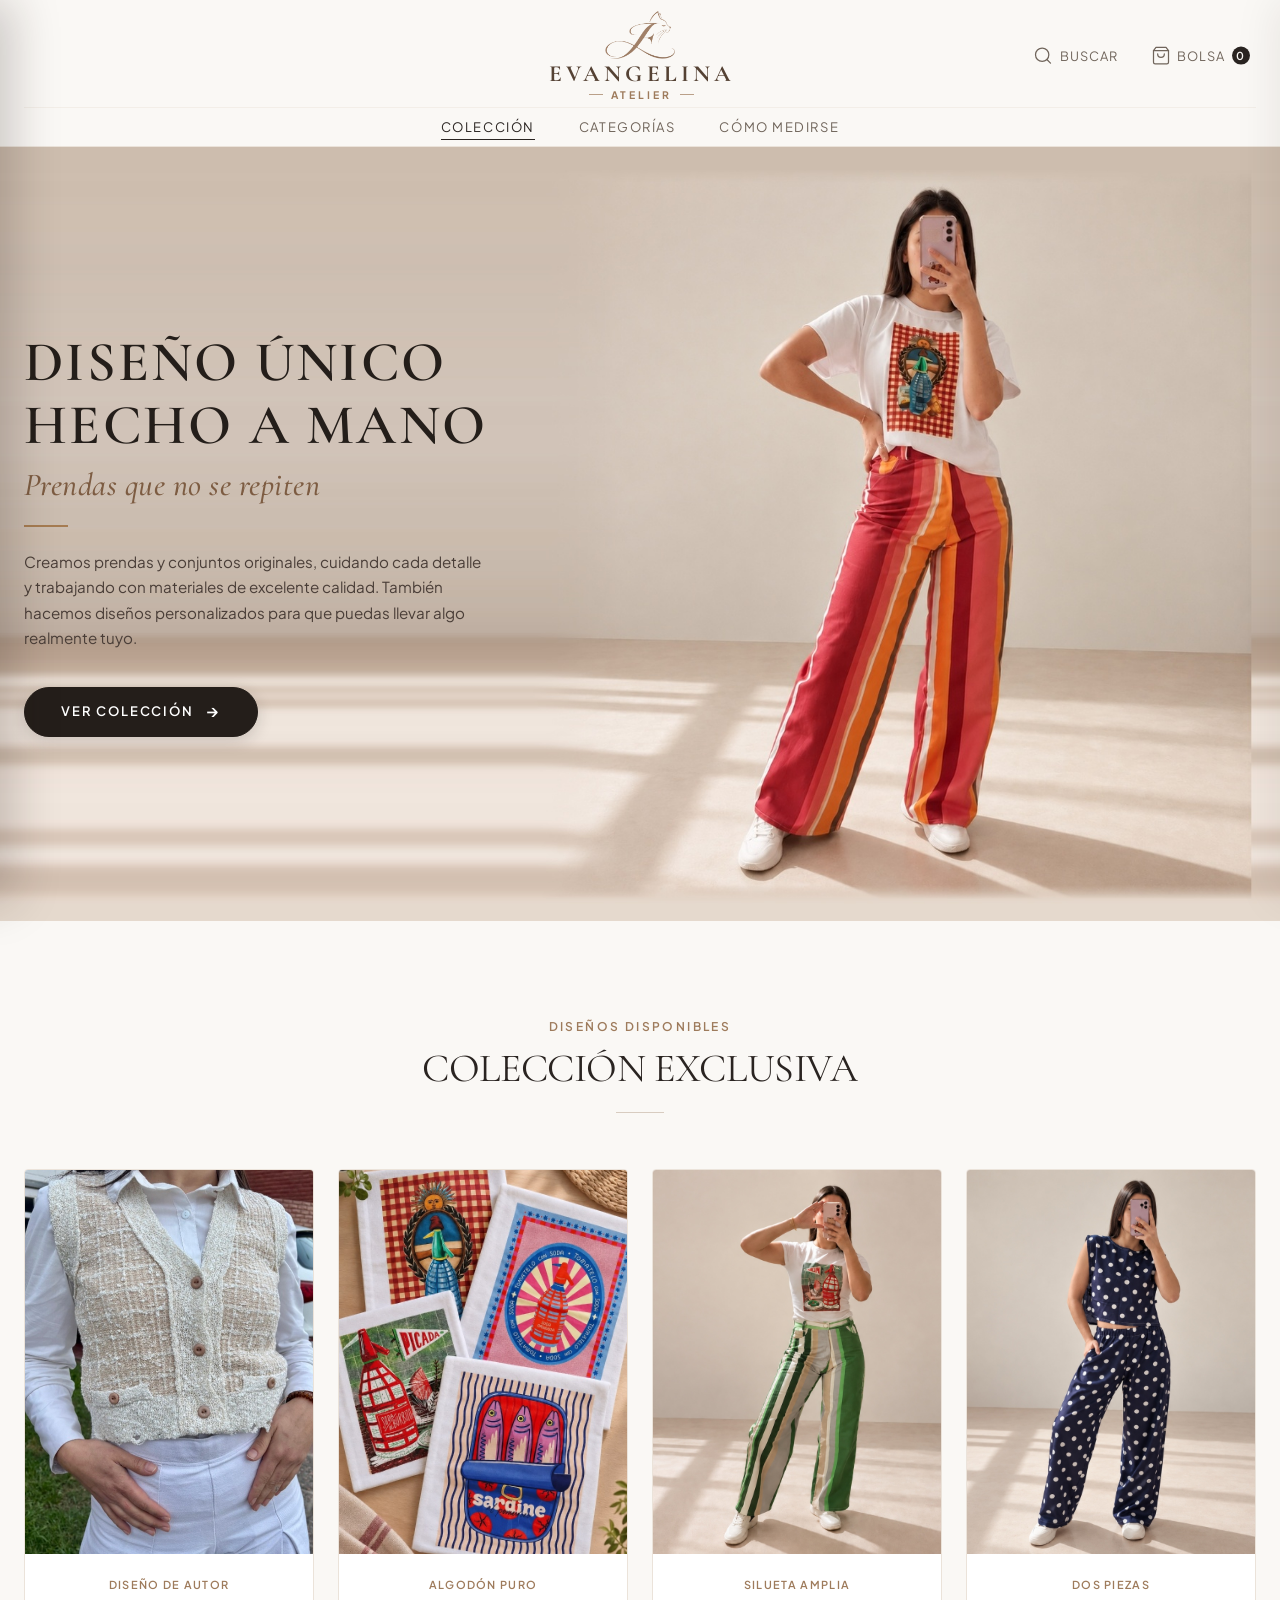
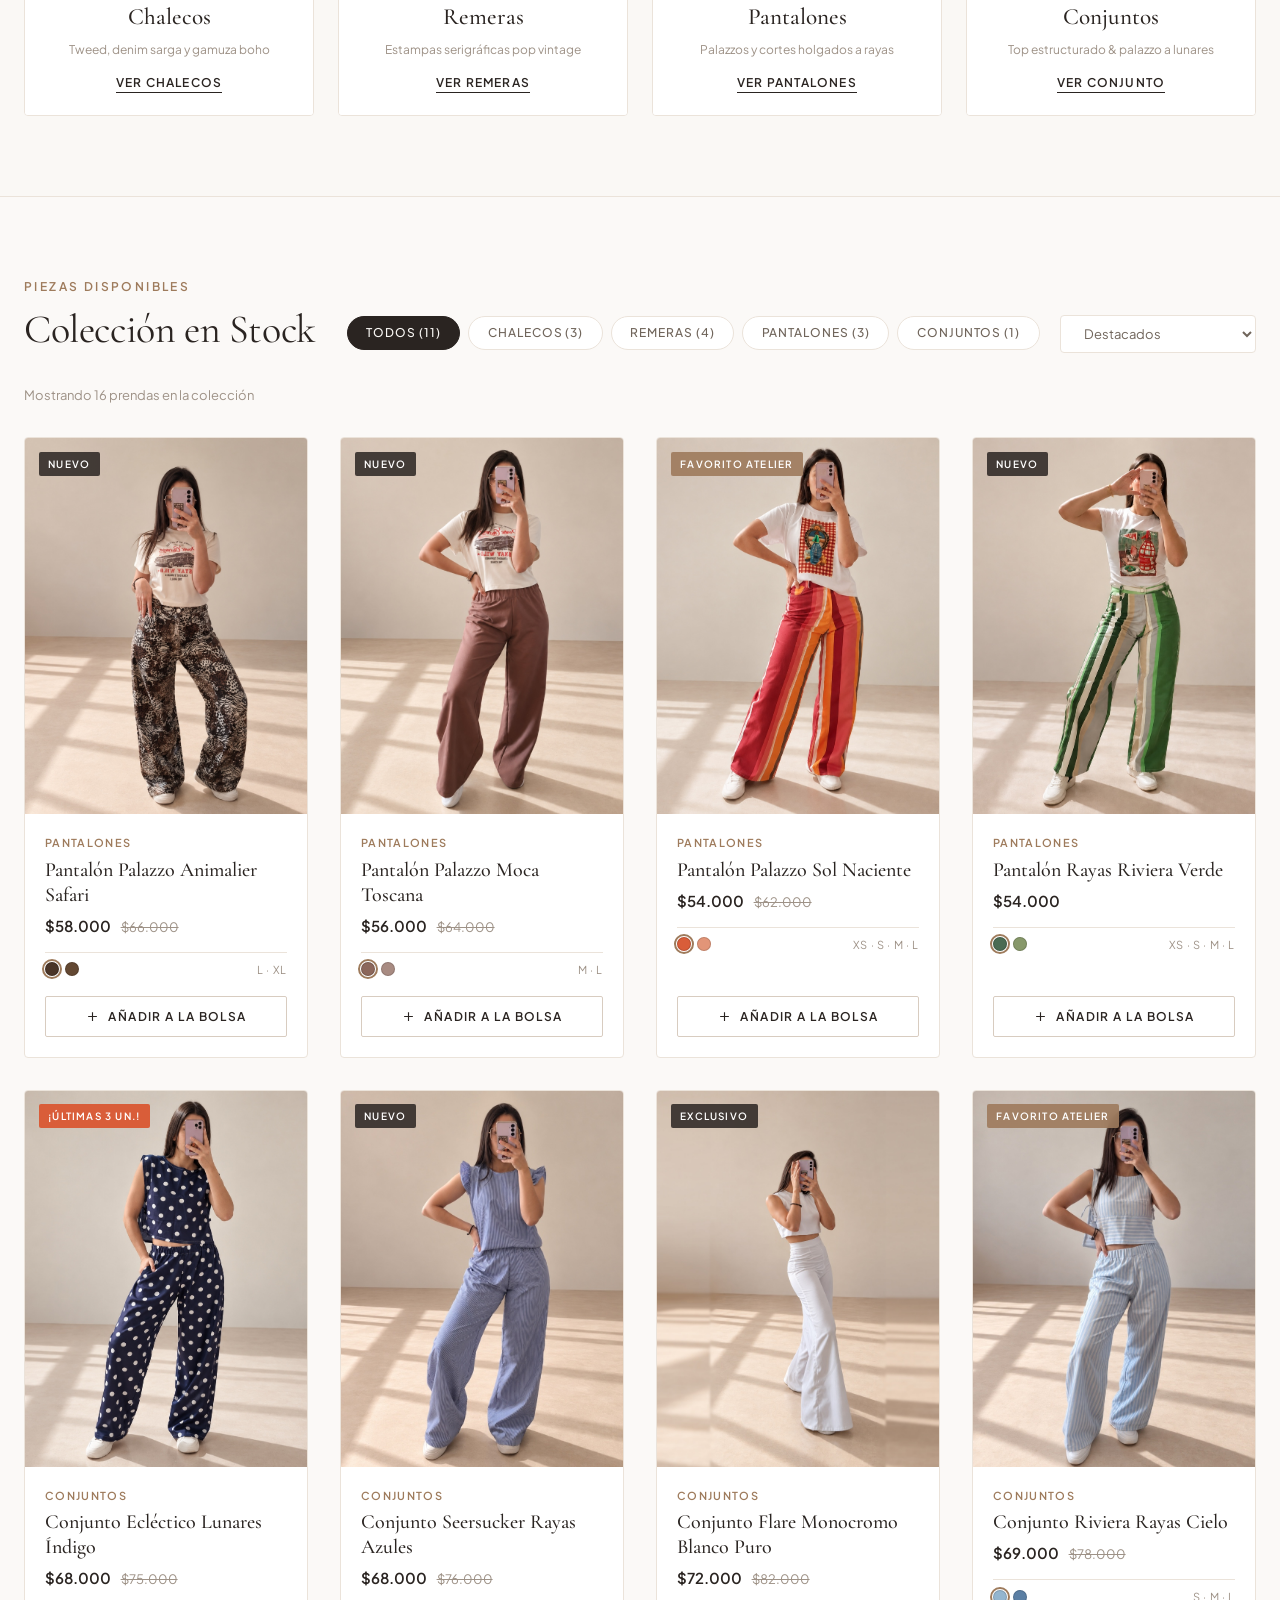
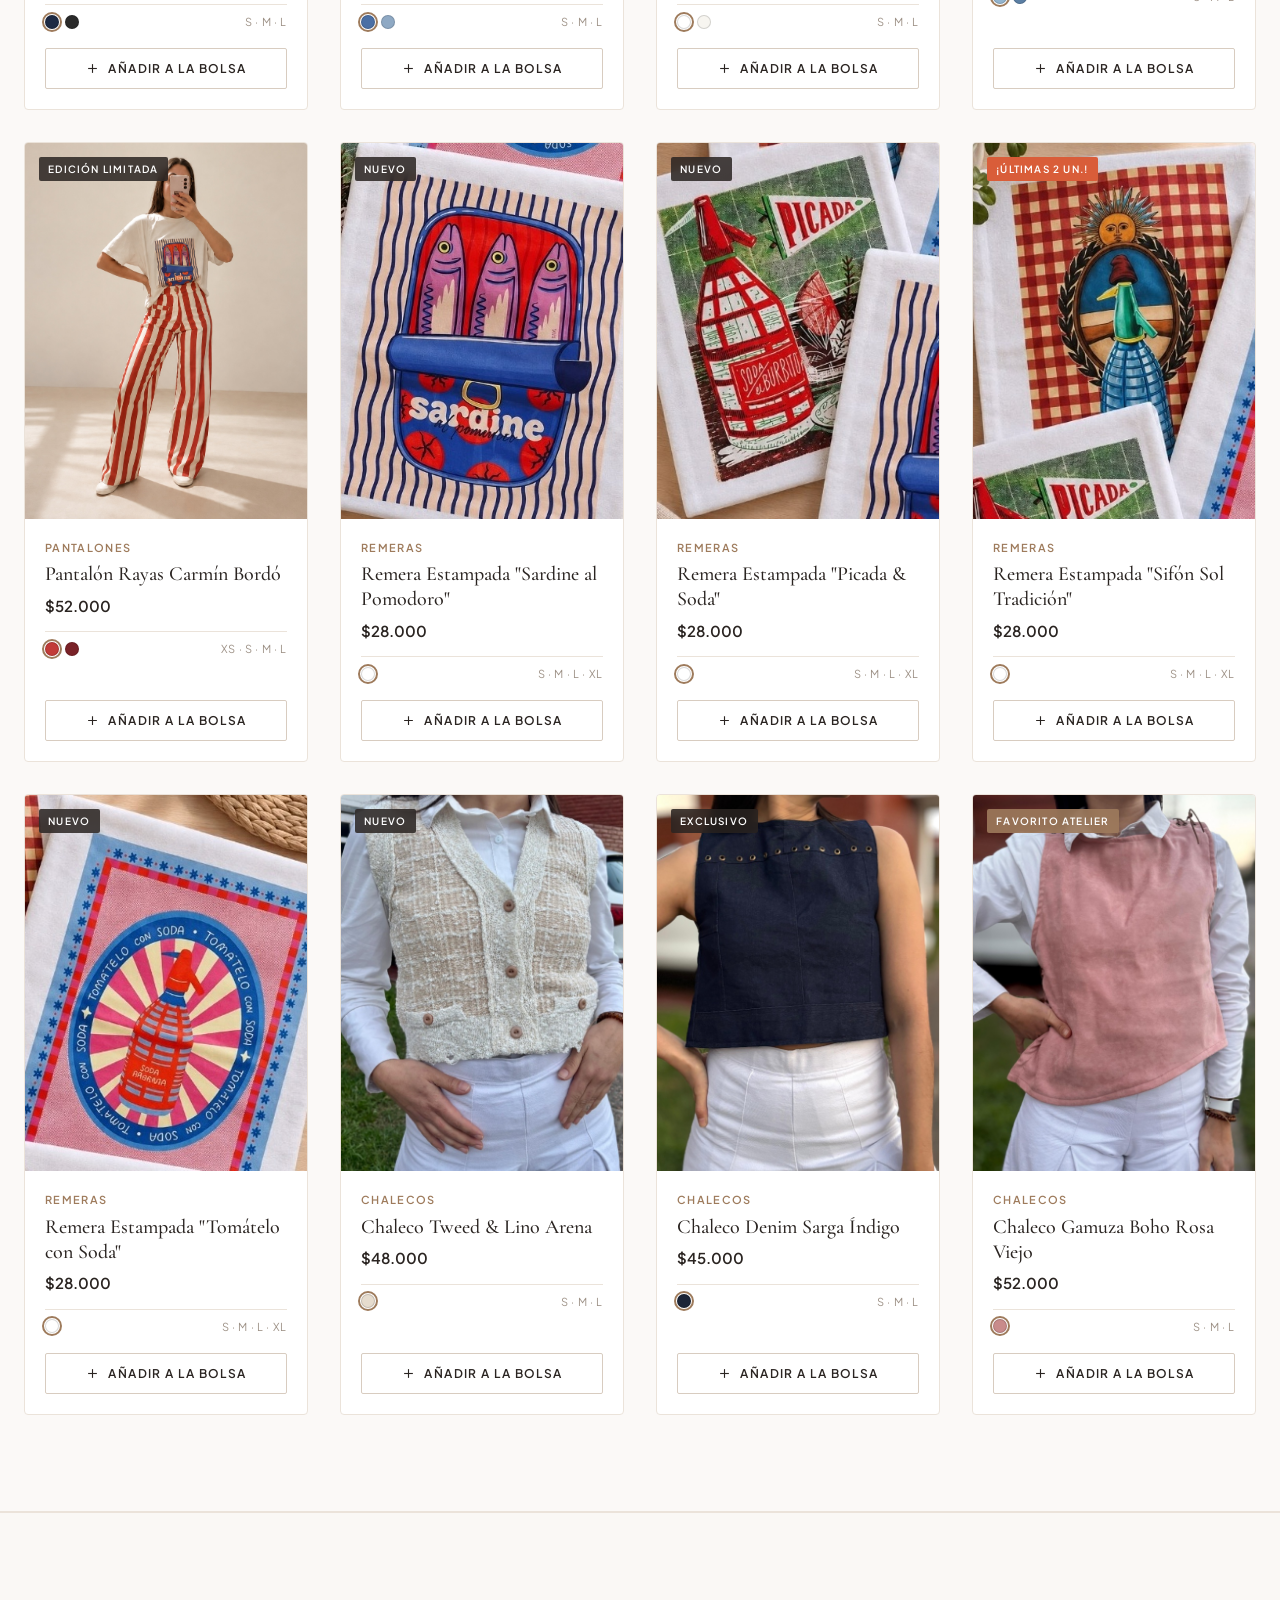
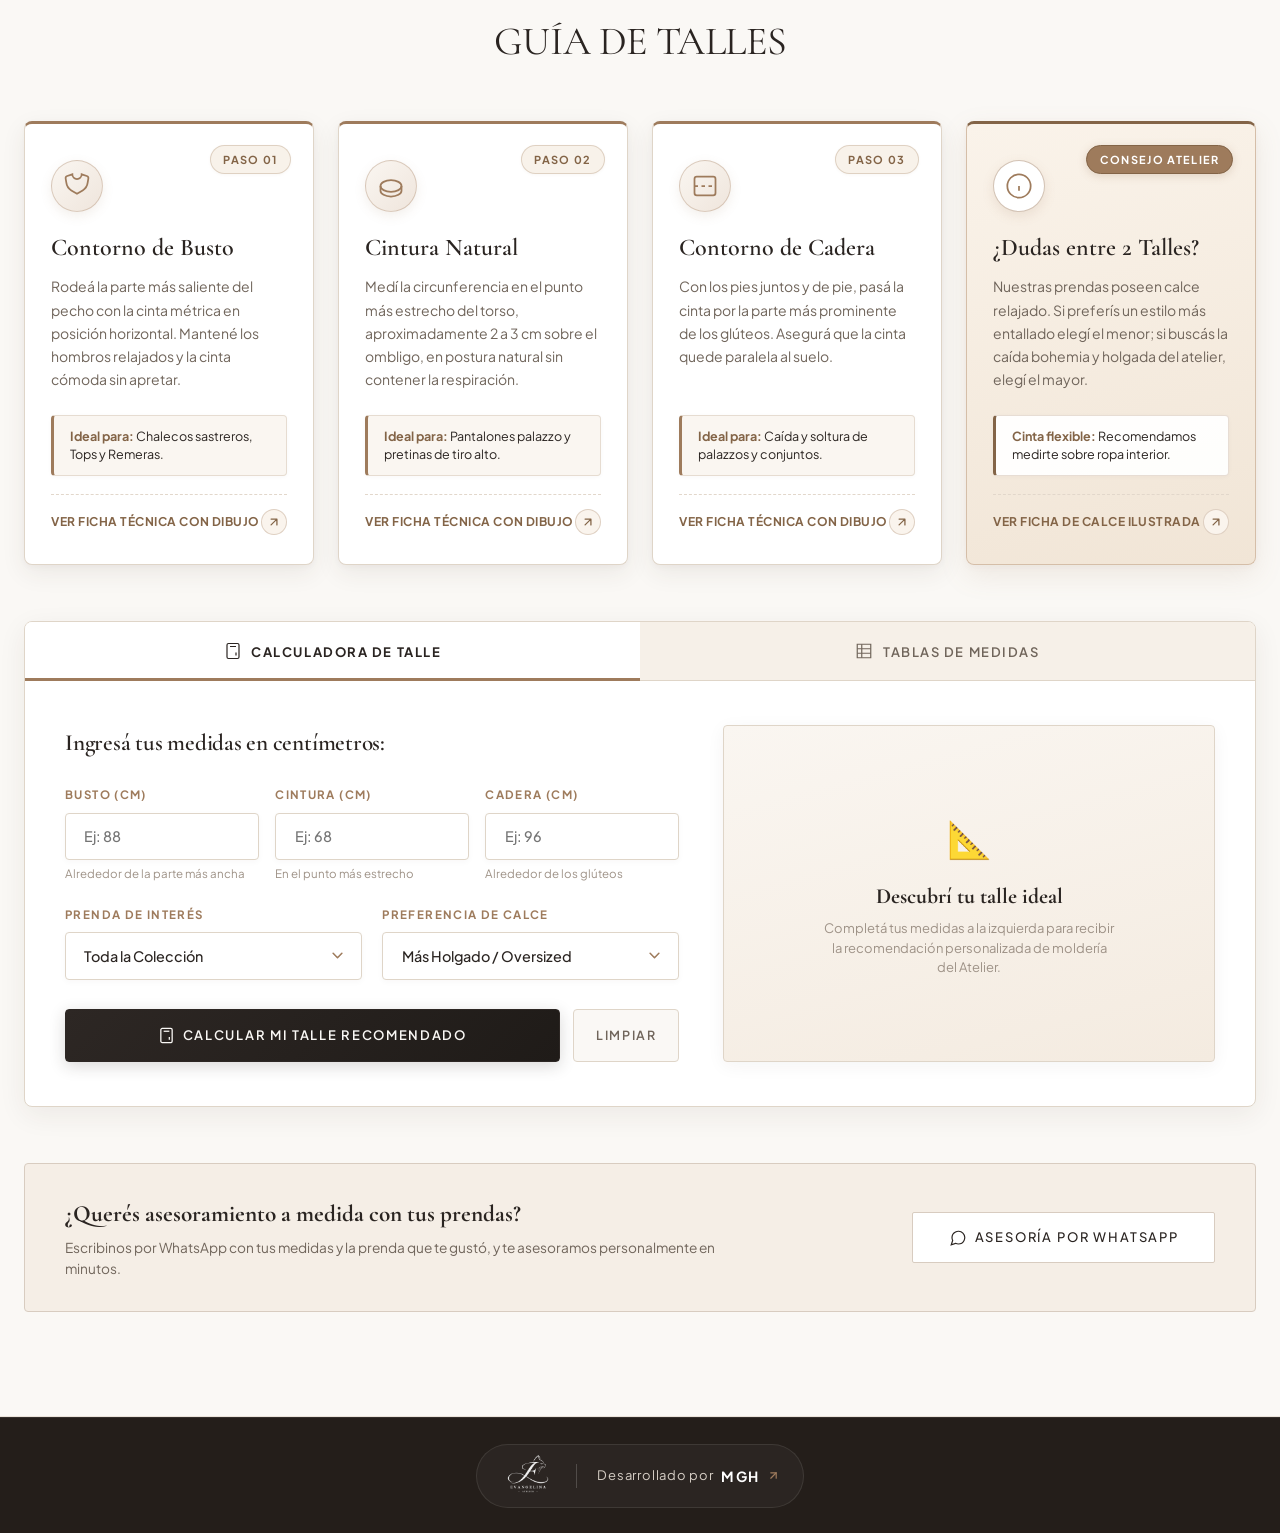
==== index.html @ 5e68241f "fix: remove free shipping banner from cart drawer" ====
<!DOCTYPE html>
<html lang="es">
<head>
  <meta charset="UTF-8" />
  <meta name="viewport" content="width=device-width, initial-scale=1.0, maximum-scale=1.0, user-scalable=no" />
  <title>Evangelina Atelier — Moda Femenina Bohemia & Minimalista</title>
  <meta name="description" content="Evangelina Atelier: Tienda online de ropa femenina con estética bohemia, minimalista y elegante. Siluetas relajadas, fibras nobles y confección atemporal inspirada en boutiques europeas." />
  
  <!-- Favicon -->
  <link rel="icon" type="image/png" href="assets/logo.png" />

  <!-- Google Fonts: Cormorant Garamond & Plus Jakarta Sans -->
  <link rel="preconnect" href="https://fonts.googleapis.com" />
  <link rel="preconnect" href="https://fonts.gstatic.com" crossorigin />
  <link href="https://fonts.googleapis.com/css2?family=Cormorant+Garamond:ital,wght@0,300;0,400;0,500;0,600;0,700;1,400&family=Plus+Jakarta+Sans:wght@300;400;500;600;700&display=swap" rel="stylesheet" />

  <!-- Stylesheet -->
  <link rel="stylesheet" href="styles.css?v=5.4" />
</head>
<body>
  <!-- Top Announcement Bar (Oculto) -->
  <div class="announcement-bar" id="announcement-bar" style="display: none !important;">
    <div class="container announcement-content" id="announcement-content"></div>
  </div>

  <!-- Main Navigation Header (Centered Luxury Layout) -->
  <header class="site-header" id="site-header">
    <div class="container header-container">
      
      <!-- Top Row: Logo Centered In The Middle, Search & Bolsa on Right, Mobile Toggle on Left -->
      <div class="header-top-row">
        <!-- Mobile Menu Toggle Button -->
        <button class="mobile-toggle" id="mobile-toggle" aria-label="Abrir menú" aria-expanded="false">
          <svg width="22" height="22" viewBox="0 0 24 24" fill="none" stroke="currentColor" stroke-width="1.5" stroke-linecap="round" stroke-linejoin="round">
            <line x1="3" y1="12" x2="21" y2="12"></line>
            <line x1="3" y1="6" x2="21" y2="6"></line>
            <line x1="3" y1="18" x2="21" y2="18"></line>
          </svg>
        </button>

        <!-- Brand Logo Center -->
        <a href="#" class="brand-logo" aria-label="Evangelina Atelier Inicio">
          <img src="assets/logo-emblem.png" alt="Evangelina Atelier" class="brand-emblem-icon" />
          <span class="brand-title">EVANGELINA</span>
          <span class="brand-subtitle">ATELIER</span>
        </a>

        <!-- Desktop & Mobile Right Actions (Buscar & Bolsa) -->
        <div class="header-actions">
          <!-- Search Trigger -->
          <button class="action-btn" id="search-trigger" aria-label="Buscar en la tienda">
            <svg width="20" height="20" viewBox="0 0 24 24" fill="none" stroke="currentColor" stroke-width="1.5" stroke-linecap="round" stroke-linejoin="round">
              <circle cx="11" cy="11" r="8"></circle>
              <line x1="21" y1="21" x2="16.65" y2="16.65"></line>
            </svg>
            <span class="action-text">Buscar</span>
          </button>

          <!-- Cart Trigger -->
          <button class="action-btn cart-trigger" id="cart-trigger" aria-label="Ver carrito">
            <svg width="20" height="20" viewBox="0 0 24 24" fill="none" stroke="currentColor" stroke-width="1.5" stroke-linecap="round" stroke-linejoin="round">
              <path d="M6 2L3 6v14a2 2 0 0 0 2 2h14a2 2 0 0 0 2-2V6l-3-4z"></path>
              <line x1="3" y1="6" x2="21" y2="6"></line>
              <path d="M16 10a4 4 0 0 1-8 0"></path>
            </svg>
            <span class="action-text">Bolsa</span>
            <span class="cart-badge" id="cart-count">0</span>
          </button>
        </div>
      </div>

      <!-- Desktop Navigation Centered In The Middle -->
      <nav class="nav-desktop-centered" aria-label="Navegación principal">
        <ul class="nav-list">
          <li><a href="#coleccion" class="nav-link active">Colección</a></li>
          <li><a href="#categorias" class="nav-link">Categorías</a></li>
          <li><a href="#como-medirse" class="nav-link" id="nav-how-to-measure">Cómo Medirse</a></li>
        </ul>
      </nav>
    </div>
  </header>

  <!-- Mobile Drawer Menu (Direct body child to avoid header stacking context) -->
  <div class="mobile-drawer" id="mobile-drawer">
    <div class="mobile-drawer-header">
      <div class="drawer-brand">
        <img src="assets/logo-emblem.png" alt="Evangelina Atelier" class="drawer-logo-icon" />
        <div class="drawer-brand-text">
          <span class="drawer-title">EVANGELINA</span>
          <span class="drawer-subtitle">ATELIER</span>
        </div>
      </div>
      <button class="close-drawer-btn" id="close-mobile-menu" aria-label="Cerrar menú">✕</button>
    </div>
    <nav class="mobile-nav">
      <a href="#coleccion" class="mobile-nav-link">Nueva Colección</a>
      <a href="#categorias" class="mobile-nav-link">Categorías</a>
      <a href="#como-medirse" class="mobile-nav-link">Cómo Medirse & Talles</a>
      <a href="#contacto" class="mobile-nav-link">Contacto</a>
      <a href="admin.html" class="mobile-nav-link" style="color: var(--bronze-hover); font-weight: 600;">⚙️ Panel Admin</a>
    </nav>
    <div class="mobile-drawer-footer">
      <a href="https://wa.me/5491148209900?text=Hola%20Evangelina%20Atelier!%20Quisiera%20asesoramiento%20personalizado" target="_blank" rel="noopener noreferrer" class="drawer-whatsapp-btn">
        💬 Asesoría por WhatsApp
      </a>
      <p class="mobile-footer-text">Envíos a todo el país</p>
    </div>
  </div>
  <div class="mobile-drawer-overlay" id="mobile-overlay"></div>

  <!-- Live Search Bar Overlay -->
  <div class="search-overlay" id="search-overlay">
    <div class="container search-container">
      <div class="search-input-wrap">
        <svg class="search-icon" width="22" height="22" viewBox="0 0 24 24" fill="none" stroke="currentColor" stroke-width="1.5">
          <circle cx="11" cy="11" r="8"></circle>
          <line x1="21" y1="21" x2="16.65" y2="16.65"></line>
        </svg>
        <input type="text" id="live-search-input" placeholder="Buscar vestidos, conjuntos, tops, pantalones..." autocomplete="off" />
        <button class="search-close" id="search-close" aria-label="Cerrar búsqueda">✕</button>
      </div>
      <div class="search-results" id="search-results"></div>
    </div>
  </div>

  <main>
    <!-- Hero Section -->
    <section class="hero-section" id="hero">
      <div class="hero-media">
        <picture class="hero-picture" id="hero-picture">
          <source id="hero-source-mobile" media="(max-width: 860px)" srcset="assets/hero-sunset-mobile.jpg" />
          <img id="hero-img-desktop" src="assets/hero-sunset-desktop.jpg" alt="Evangelina Atelier — Diseño Único Hecho a Mano" class="hero-image" />
        </picture>
        <div class="hero-overlay"></div>
        <!-- Mobile Interactive Tap Target linking to collection -->
        <a href="#coleccion" class="hero-mobile-hitbox" aria-label="Ver Colección" onclick="scrollToCollection(event)"></a>
      </div>
      <div class="container hero-content-wrap">
        <div class="hero-card">
          <h1 class="hero-title">
            <span class="hero-title-main" id="hero-title-main">DISEÑO ÚNICO<br>HECHO A MANO</span>
            <span class="hero-tagline" id="hero-tagline">Prendas que no se repiten</span>
          </h1>
          <div class="hero-divider"></div>
          <p class="hero-description" id="hero-description">
            Creamos prendas y conjuntos originales, cuidando cada detalle y trabajando con materiales de excelente calidad.
          </p>
          <div class="hero-actions">
            <a href="#coleccion" class="btn-hero-pill" id="hero-primary-btn" onclick="scrollToCollection(event)">
              <span>VER COLECCIÓN</span>
              <span class="pill-arrow">→</span>
            </a>
          </div>
        </div>
      </div>
    </section>

    <!-- Categories Section -->
    <section class="categories-section" id="categorias">
      <div class="container">
        <div class="section-header text-center">
          <span class="section-sub">DISEÑOS DISPONIBLES</span>
          <h2 class="section-title">COLECCIÓN EXCLUSIVA</h2>
          <div class="section-divider"></div>
        </div>

        <div class="categories-grid">
          <!-- Chalecos -->
          <div class="category-card" data-category="Chalecos" onclick="filterByCategory('Chalecos')" role="button" tabindex="0" onkeydown="if(event.key==='Enter'||event.key===' ')filterByCategory('Chalecos')" title="Ver colección de Chalecos">
            <div class="category-img-wrap">
              <img src="assets/chaleco-tweed-crema.jpg" alt="Chalecos de Diseño Evangelina Atelier" loading="lazy" />
            </div>
            <div class="category-info">
              <span class="category-tag">Diseño de Autor</span>
              <h3 class="category-name">Chalecos</h3>
              <p class="category-count">Tweed, denim sarga y gamuza boho</p>
              <button class="category-btn" onclick="event.stopPropagation(); filterByCategory('Chalecos')">Ver Chalecos</button>
            </div>
          </div>

          <!-- Remeras Estampadas -->
          <div class="category-card" data-category="Remeras" onclick="filterByCategory('Remeras')" role="button" tabindex="0" onkeydown="if(event.key==='Enter'||event.key===' ')filterByCategory('Remeras')" title="Ver colección de Remeras">
            <div class="category-img-wrap">
              <img src="assets/remeras-estampadas.jpg" alt="Remeras Estampadas de Autor" loading="lazy" />
            </div>
            <div class="category-info">
              <span class="category-tag">Algodón Puro</span>
              <h3 class="category-name">Remeras</h3>
              <p class="category-count">Estampas serigráficas pop vintage</p>
              <button class="category-btn" onclick="event.stopPropagation(); filterByCategory('Remeras')">Ver Remeras</button>
            </div>
          </div>

          <!-- Pantalones Palazzo -->
          <div class="category-card" data-category="Pantalones" onclick="filterByCategory('Pantalones')" role="button" tabindex="0" onkeydown="if(event.key==='Enter'||event.key===' ')filterByCategory('Pantalones')" title="Ver colección de Pantalones">
            <div class="category-img-wrap">
              <img src="assets/product-green-stripes.jpg" alt="Pantalones Palazzo a Rayas" loading="lazy" />
            </div>
            <div class="category-info">
              <span class="category-tag">Silueta Amplia</span>
              <h3 class="category-name">Pantalones</h3>
              <p class="category-count">Palazzos y cortes holgados a rayas</p>
              <button class="category-btn" onclick="event.stopPropagation(); filterByCategory('Pantalones')">Ver Pantalones</button>
            </div>
          </div>

          <!-- Conjuntos -->
          <div class="category-card" data-category="Conjuntos" onclick="filterByCategory('Conjuntos')" role="button" tabindex="0" onkeydown="if(event.key==='Enter'||event.key===' ')filterByCategory('Conjuntos')" title="Ver colección de Conjuntos">
            <div class="category-img-wrap">
              <img src="assets/product-polka-dot.jpg" alt="Conjuntos Femeninos Evangelina Atelier" loading="lazy" />
            </div>
            <div class="category-info">
              <span class="category-tag">Dos Piezas</span>
              <h3 class="category-name">Conjuntos</h3>
              <p class="category-count">Top estructurado & palazzo a lunares</p>
              <button class="category-btn" onclick="event.stopPropagation(); filterByCategory('Conjuntos')">Ver Conjunto</button>
            </div>
          </div>
        </div>
      </div>
    </section>

    <!-- Main Products Collection Section with Filters -->
    <section class="collection-section" id="coleccion">
      <div class="container">
        <div class="collection-header">
          <div>
            <span class="section-sub">Piezas Disponibles</span>
            <h2 class="section-title">Colección en Stock</h2>
          </div>
          
          <!-- Category Filters -->
          <div class="filter-controls">
            <div class="category-pills" id="category-pills">
              <button class="filter-pill active" data-filter="all">Todos (11)</button>
              <button class="filter-pill" data-filter="Chalecos">Chalecos (3)</button>
              <button class="filter-pill" data-filter="Remeras">Remeras (4)</button>
              <button class="filter-pill" data-filter="Pantalones">Pantalones (3)</button>
              <button class="filter-pill" data-filter="Conjuntos">Conjuntos (1)</button>
            </div>

            <!-- Sort dropdown -->
            <div class="sort-wrap">
              <label for="sort-select" class="sr-only">Ordenar por:</label>
              <select id="sort-select" class="sort-select" aria-label="Ordenar productos">
                <option value="featured">Destacados</option>
                <option value="price-asc">Precio: menor a mayor</option>
                <option value="price-desc">Precio: mayor a menor</option>
                <option value="name">Alfabético (A-Z)</option>
              </select>
            </div>
          </div>
        </div>

        <!-- Active Filter Indicator & Count -->
        <div class="filter-status-bar">
          <span id="product-count-label" class="product-count-label">Mostrando 11 prendas en la colección</span>
          <button id="reset-filters-btn" class="reset-filters-btn" style="display: none;">Limpiar filtros ✕</button>
        </div>

        <!-- Products Grid -->
        <div class="products-grid" id="products-grid">
          <!-- Populated dynamically by app.js with real items only -->
        </div>
      </div>
    </section>




    <!-- Guía de Medidas & Cómo Medirse Section -->
    <section class="size-guide-section" id="como-medirse">
      <div class="container">
        <div class="section-header text-center">
          <h2 class="section-title">GUÍA DE TALLES</h2>
        </div>

        <!-- 4 Step Measurement Visual Cards -->
        <div class="measure-steps-grid" id="measure-steps-grid">
          <!-- Step 1: Busto -->
          <div class="measure-step-card" onclick="openMeasureSheet('busto')" role="button" tabindex="0" onkeydown="if(event.key==='Enter'||event.key===' ')openMeasureSheet('busto')" title="Hacer clic para abrir ficha técnica ilustrada con dibujo">
            <div class="step-badge">Paso 01</div>
            <div class="step-icon">
              <svg width="28" height="28" viewBox="0 0 24 24" fill="none" stroke="currentColor" stroke-width="1.5">
                <path d="M20.38 3.46L16 2a4 4 0 0 1-8 0L3.62 3.46a2 2 0 0 0-1.34 2.23l.58 3.5a9 9 0 0 0 4.3 6.64l4.84 2.82 4.84-2.82a9 9 0 0 0 4.3-6.64l.58-3.5a2 2 0 0 0-1.34-2.23z"/>
              </svg>
            </div>
            <h3 class="step-title">Contorno de Busto</h3>
            <p class="step-desc">
              Rodeá la parte más saliente del pecho con la cinta métrica en posición horizontal. Mantené los hombros relajados y la cinta cómoda sin apretar.
            </p>
            <div class="step-tip">
              <strong>Ideal para:</strong> Chalecos sastreros, Tops y Remeras.
            </div>
            <div class="step-card-trigger">
              <span class="trigger-label">Ver Ficha Técnica con Dibujo</span>
              <span class="trigger-icon">
                <svg width="14" height="14" viewBox="0 0 24 24" fill="none" stroke="currentColor" stroke-width="2.2" stroke-linecap="round" stroke-linejoin="round">
                  <path d="M7 17L17 7M17 7H7M17 7V17"/>
                </svg>
              </span>
            </div>
          </div>

          <!-- Step 2: Cintura -->
          <div class="measure-step-card" onclick="openMeasureSheet('cintura')" role="button" tabindex="0" onkeydown="if(event.key==='Enter'||event.key===' ')openMeasureSheet('cintura')" title="Hacer clic para abrir ficha técnica ilustrada con dibujo">
            <div class="step-badge">Paso 02</div>
            <div class="step-icon">
              <svg width="28" height="28" viewBox="0 0 24 24" fill="none" stroke="currentColor" stroke-width="1.5">
                <ellipse cx="12" cy="12" rx="9" ry="5"/>
                <path d="M3 12v4c0 2.76 4.03 5 9 5s9-2.24 9-5v-4"/>
              </svg>
            </div>
            <h3 class="step-title">Cintura Natural</h3>
            <p class="step-desc">
              Medí la circunferencia en el punto más estrecho del torso, aproximadamente 2 a 3 cm sobre el ombligo, en postura natural sin contener la respiración.
            </p>
            <div class="step-tip">
              <strong>Ideal para:</strong> Pantalones palazzo y pretinas de tiro alto.
            </div>
            <div class="step-card-trigger">
              <span class="trigger-label">Ver Ficha Técnica con Dibujo</span>
              <span class="trigger-icon">
                <svg width="14" height="14" viewBox="0 0 24 24" fill="none" stroke="currentColor" stroke-width="2.2" stroke-linecap="round" stroke-linejoin="round">
                  <path d="M7 17L17 7M17 7H7M17 7V17"/>
                </svg>
              </span>
            </div>
          </div>

          <!-- Step 3: Cadera -->
          <div class="measure-step-card" onclick="openMeasureSheet('cadera')" role="button" tabindex="0" onkeydown="if(event.key==='Enter'||event.key===' ')openMeasureSheet('cadera')" title="Hacer clic para abrir ficha técnica ilustrada con dibujo">
            <div class="step-badge">Paso 03</div>
            <div class="step-icon">
              <svg width="28" height="28" viewBox="0 0 24 24" fill="none" stroke="currentColor" stroke-width="1.5">
                <rect x="3" y="4" width="18" height="16" rx="2"/>
                <line x1="3" y1="12" x2="21" y2="12" stroke-dasharray="3 3"/>
              </svg>
            </div>
            <h3 class="step-title">Contorno de Cadera</h3>
            <p class="step-desc">
              Con los pies juntos y de pie, pasá la cinta por la parte más prominente de los glúteos. Asegurá que la cinta quede paralela al suelo.
            </p>
            <div class="step-tip">
              <strong>Ideal para:</strong> Caída y soltura de palazzos y conjuntos.
            </div>
            <div class="step-card-trigger">
              <span class="trigger-label">Ver Ficha Técnica con Dibujo</span>
              <span class="trigger-icon">
                <svg width="14" height="14" viewBox="0 0 24 24" fill="none" stroke="currentColor" stroke-width="2.2" stroke-linecap="round" stroke-linejoin="round">
                  <path d="M7 17L17 7M17 7H7M17 7V17"/>
                </svg>
              </span>
            </div>
          </div>

          <!-- Step 4: Consejo de Calce -->
          <div class="measure-step-card measure-card-highlight" onclick="openMeasureSheet('consejo')" role="button" tabindex="0" onkeydown="if(event.key==='Enter'||event.key===' ')openMeasureSheet('consejo')" title="Hacer clic para abrir ficha de calce y dudas de talle">
            <div class="step-badge">Consejo Atelier</div>
            <div class="step-icon">
              <svg width="28" height="28" viewBox="0 0 24 24" fill="none" stroke="currentColor" stroke-width="1.5">
                <circle cx="12" cy="12" r="10"/>
                <line x1="12" y1="16" x2="12" y2="12"/>
                <line x1="12" y1="8" x2="12.01" y2="8"/>
              </svg>
            </div>
            <h3 class="step-title">¿Dudas entre 2 Talles?</h3>
            <p class="step-desc">
              Nuestras prendas poseen calce relajado. Si preferís un estilo más entallado elegí el menor; si buscás la caída bohemia y holgada del atelier, elegí el mayor.
            </p>
            <div class="step-tip">
              <strong>Cinta flexible:</strong> Recomendamos medirte sobre ropa interior.
            </div>
            <div class="step-card-trigger">
              <span class="trigger-label">Ver Ficha de Calce Ilustrada</span>
              <span class="trigger-icon">
                <svg width="14" height="14" viewBox="0 0 24 24" fill="none" stroke="currentColor" stroke-width="2.2" stroke-linecap="round" stroke-linejoin="round">
                  <path d="M7 17L17 7M17 7H7M17 7V17"/>
                </svg>
              </span>
            </div>
          </div>
        </div>

        <!-- Mobile Step Indicator & Navigation Dots (Visible on Mobile) -->
        <div class="measure-mobile-dots" id="measure-mobile-dots">
          <div class="mobile-dots-track">
            <button type="button" class="mobile-step-pill active" onclick="scrollToMeasureStep(0)">Paso 01 · Busto</button>
            <button type="button" class="mobile-step-pill" onclick="scrollToMeasureStep(1)">Paso 02 · Cintura</button>
            <button type="button" class="mobile-step-pill" onclick="scrollToMeasureStep(2)">Paso 03 · Cadera</button>
            <button type="button" class="mobile-step-pill" onclick="scrollToMeasureStep(3)">Consejo</button>
          </div>
          <span class="mobile-swipe-hint">← Deslizá horizontalmente para explorar los pasos →</span>
        </div>

        <!-- Interactive Calculator & Size Tables Box -->
        <div class="measure-interactive-box">
          <div class="measure-interactive-tabs">
            <button type="button" class="measure-tab-btn active" id="tab-btn-calc" onclick="switchMeasureTab('calc')">
              <svg width="18" height="18" viewBox="0 0 24 24" fill="none" stroke="currentColor" stroke-width="1.6" style="vertical-align: -3px; margin-right: 6px;">
                <rect x="4" y="2" width="16" height="20" rx="2"></rect>
                <line x1="8" y1="6" x2="16" y2="6"></line>
                <line x1="16" y1="14" x2="16" y2="18"></line>
                <path d="M16 10h.01"></path>
                <path d="M12 10h.01"></path>
                <path d="M8 10h.01"></path>
                <path d="M12 14h.01"></path>
                <path d="M8 14h.01"></path>
                <path d="M12 18h.01"></path>
                <path d="M8 18h.01"></path>
              </svg>
              <span>Calculadora de Talle</span>
            </button>
            <button type="button" class="measure-tab-btn" id="tab-btn-tables" onclick="switchMeasureTab('tables')">
              <svg width="18" height="18" viewBox="0 0 24 24" fill="none" stroke="currentColor" stroke-width="1.6" style="vertical-align: -3px; margin-right: 6px;">
                <path d="M3 3h18v18H3z"></path>
                <path d="M3 9h18"></path>
                <path d="M3 15h18"></path>
                <path d="M9 3v18"></path>
              </svg>
              <span>Tablas de Medidas</span>
            </button>
          </div>

          <!-- TAB 1: CALCULATOR -->
          <div id="measure-tab-calc" class="measure-tab-content active">
            <div class="measure-calc-grid">
              <div class="calc-inputs-col">
                <h4 class="calc-col-title">Ingresá tus medidas en centímetros:</h4>
                <div class="calc-fields-row">
                  <div class="form-group">
                    <label for="calc-busto">Busto (cm)</label>
                    <input type="number" id="calc-busto" placeholder="Ej: 88" min="70" max="135" />
                    <span class="field-hint">Alrededor de la parte más ancha</span>
                  </div>
                  <div class="form-group">
                    <label for="calc-cintura">Cintura (cm)</label>
                    <input type="number" id="calc-cintura" placeholder="Ej: 68" min="50" max="125" />
                    <span class="field-hint">En el punto más estrecho</span>
                  </div>
                  <div class="form-group">
                    <label for="calc-cadera">Cadera (cm)</label>
                    <input type="number" id="calc-cadera" placeholder="Ej: 96" min="70" max="145" />
                    <span class="field-hint">Alrededor de los glúteos</span>
                  </div>
                </div>

                <div class="form-row-2">
                  <div class="form-group">
                    <label for="calc-category">Prenda de Interés</label>
                    <select id="calc-category">
                      <option value="todos">Toda la Colección</option>
                      <option value="pantalones">Pantalones Palazzo</option>
                      <option value="chalecos">Chalecos Sastreros</option>
                      <option value="remeras">Remeras Estampadas</option>
                      <option value="conjuntos">Conjuntos 2 Piezas</option>
                    </select>
                  </div>
                  <div class="form-group">
                    <label for="calc-fit-preference">Preferencia de Calce</label>
                    <select id="calc-fit-preference">
                      <option value="relax">Más Holgado / Oversized</option>
                      <option value="fitted">Más Al Cuerpo / Entallado</option>
                    </select>
                  </div>
                </div>

                <div class="calc-btn-group">
                  <button type="button" class="btn btn-calc-submit" onclick="calculateMySize()">
                    <svg width="17" height="17" viewBox="0 0 24 24" fill="none" stroke="currentColor" stroke-width="1.8" style="margin-right: 8px;">
                      <rect x="4" y="2" width="16" height="20" rx="2"></rect>
                      <line x1="8" y1="6" x2="16" y2="6"></line>
                      <line x1="16" y1="14" x2="16" y2="18"></line>
                      <path d="M16 10h.01"></path>
                      <path d="M12 10h.01"></path>
                      <path d="M8 10h.01"></path>
                    </svg>
                    Calcular mi Talle Recomendado
                  </button>
                  <button type="button" class="btn btn-calc-reset" onclick="resetSizeCalculator()">
                    Limpiar
                  </button>
                </div>
              </div>

              <div class="calc-result-col" id="calc-result-box">
                <div class="calc-placeholder">
                  <div class="calc-placeholder-icon">📐</div>
                  <h5 class="calc-placeholder-title">Descubrí tu talle ideal</h5>
                  <p class="calc-placeholder-desc">Completá tus medidas a la izquierda para recibir la recomendación personalizada de moldería del Atelier.</p>
                </div>
              </div>
            </div>
          </div>

          <!-- TAB 2: SIZE TABLES -->
          <div id="measure-tab-tables" class="measure-tab-content">
            <div class="tables-category-nav">
              <button type="button" class="table-cat-pill active" id="btn-cat-pantalones" onclick="switchTableCategory('pantalones')">Pantalones Palazzo</button>
              <button type="button" class="table-cat-pill" id="btn-cat-chalecos" onclick="switchTableCategory('chalecos')">Chalecos</button>
              <button type="button" class="table-cat-pill" id="btn-cat-remeras" onclick="switchTableCategory('remeras')">Remeras Estampadas</button>
              <button type="button" class="table-cat-pill" id="btn-cat-conjuntos" onclick="switchTableCategory('conjuntos')">Conjuntos 2 Piezas</button>
            </div>

            <div class="table-responsive" id="table-container">
              <!-- Rendered via JavaScript -->
            </div>
          </div>
        </div>

        <!-- WhatsApp Support Direct Link -->
        <div class="measure-help-banner">
          <div class="help-text">
            <h4>¿Querés asesoramiento a medida con tus prendas?</h4>
            <p>Escribinos por WhatsApp con tus medidas y la prenda que te gustó, y te asesoramos personalmente en minutos.</p>
          </div>
          <a href="https://wa.me/5491148209900?text=Hola%20Evangelina%20Atelier!%20Quisiera%20asesoramiento%20sobre%20c%C3%B3mo%20medirme%20y%20el%20talle%20de%20una%20prenda" target="_blank" rel="noopener noreferrer" class="btn btn-secondary help-btn">
            <svg width="18" height="18" viewBox="0 0 24 24" fill="none" stroke="currentColor" stroke-width="1.6" style="margin-right: 0.5rem;">
              <path d="M21 11.5a8.38 8.38 0 0 1-.9 3.8 8.5 8.5 0 0 1-7.6 4.7 8.38 8.38 0 0 1-3.8-.9L3 21l1.9-5.7a8.38 8.38 0 0 1-.9-3.8 8.5 8.5 0 0 1 4.7-7.6 8.38 8.38 0 0 1 3.8-.9h.5a8.48 8.48 0 0 1 8 8v.5z"></path>
            </svg>
            Asesoría por WhatsApp
          </a>
        </div>
      </div>
    </section>


  </main>

  <!-- Simplified Minimalist Footer Bar -->
  <footer class="site-footer-bar" id="contacto">
    <div class="container footer-bar-container">
      <a href="https://mgh.net.ar/?utm_source=ig&utm_medium=social&utm_content=link_in_bio" target="_blank" rel="noopener noreferrer" class="footer-bar-link" aria-label="Desarrollado por MGH" title="Visitar MGH">
        <img src="assets/logo.png" alt="Evangelina Atelier" class="footer-bar-logo" />
        <span class="footer-bar-divider" aria-hidden="true"></span>
        <div class="footer-bar-credit">
          <span class="mgh-label">Desarrollado por</span>
          <span class="mgh-brand">MGH</span>
          <svg class="mgh-arrow" width="13" height="13" viewBox="0 0 24 24" fill="none" stroke="currentColor" stroke-width="2.2" stroke-linecap="round" stroke-linejoin="round" aria-hidden="true">
            <line x1="7" y1="17" x2="17" y2="7"></line>
            <polyline points="7 7 17 7 17 17"></polyline>
          </svg>
        </div>
      </a>
      <button class="footer-admin-link" id="admin-trigger" onclick="openAdminModal()" aria-label="Abrir panel de administración" style="display: none;">⚙️</button>
    </div>
  </footer>

  <!-- Slide-Over Shopping Cart Drawer -->
  <div class="cart-drawer-overlay" id="cart-drawer-overlay"></div>
  <aside class="cart-drawer" id="cart-drawer" aria-label="Bolsa de Compras">
    <div class="cart-drawer-header">
      <div class="cart-header-title">
        <h3>Tu Bolsa de Compras</h3>
        <span class="cart-drawer-count" id="cart-drawer-count">(0 prendas)</span>
      </div>
      <button class="cart-close-btn" id="cart-close-btn" aria-label="Cerrar bolsa">✕</button>
    </div>



    <!-- Items List -->
    <div class="cart-items-container" id="cart-items-container">
      <!-- Generated dynamically -->
    </div>

    <!-- Cart Footer & Checkout -->
    <div class="cart-drawer-footer" id="cart-drawer-footer">
      <div class="cart-summary-line">
        <span>Subtotal</span>
        <span class="cart-subtotal-val" id="cart-subtotal">$0</span>
      </div>
      <div class="cart-summary-line shipping-line">
        <span>Envío estimado</span>
        <span id="cart-shipping-val">Calculado en el checkout</span>
      </div>
      <p class="cart-installments-text">Hasta 3 o 6 cuotas sin interés con tarjetas seleccionadas.</p>
      
      <div id="cart-summary-actions">
        <button class="btn btn-primary btn-checkout" id="checkout-btn" onclick="toggleCartCheckoutForm(true)">
          Continuar al Pago
        </button>
        <button class="btn-clear-cart" id="clear-cart-btn">Vaciar bolsa</button>
      </div>

      <!-- Checkout Form inside Cart Drawer -->
      <div id="cart-checkout-form-container" style="display: none; padding-top: 1rem; border-top: 1px solid var(--border-subtle); margin-top: 0.75rem;">
        <h4 style="font-size: 0.95rem; margin-bottom: 0.5rem; color: var(--text-main); font-family: var(--font-editorial);">Finalizar Compra</h4>
        <div class="form-group" style="margin-bottom: 0.5rem;">
          <label for="checkout-name" style="font-size: 0.72rem; text-transform: uppercase; letter-spacing: 0.05em;">Nombre y Apellido *</label>
          <input type="text" id="checkout-name" placeholder="Tu nombre completo" style="padding: 0.45rem 0.65rem; font-size: 0.8125rem;" />
        </div>
        <div class="form-group" style="margin-bottom: 0.5rem;">
          <label for="checkout-phone" style="font-size: 0.72rem; text-transform: uppercase; letter-spacing: 0.05em;">WhatsApp / Teléfono *</label>
          <input type="tel" id="checkout-phone" placeholder="Ej: +54 9 11 5555-5555" style="padding: 0.45rem 0.65rem; font-size: 0.8125rem;" />
        </div>
        <div class="form-group" style="margin-bottom: 0.65rem;">
          <label for="checkout-address" style="font-size: 0.72rem; text-transform: uppercase; letter-spacing: 0.05em;">Dirección / Localidad</label>
          <input type="text" id="checkout-address" placeholder="Ej: Palermo, CABA" style="padding: 0.45rem 0.65rem; font-size: 0.8125rem;" />
        </div>
        <button type="button" class="btn btn-primary btn-block" id="confirm-order-btn" onclick="submitCartCheckout()" style="padding: 0.75rem; font-size: 0.8125rem;">
          Confirmar y Abrir WhatsApp 📲
        </button>
        <button type="button" class="btn-clear-cart" onclick="toggleCartCheckoutForm(false)" style="margin-top: 0.5rem;">
          ← Volver a la bolsa
        </button>
      </div>
    </div>
  </aside>

  <!-- ==========================================
       MODAL: FICHA TÉCNICA ILUSTRADA DE MEDICIÓN
       ========================================== -->
  <div class="modal-overlay measure-sheet-overlay" id="measure-sheet-overlay" role="dialog" aria-modal="true" aria-labelledby="sheet-modal-title" onclick="if(event.target===this)closeMeasureSheet()">
    <div class="modal-card measure-sheet-card">
      <button class="modal-close-btn" onclick="closeMeasureSheet()" aria-label="Cerrar ficha técnica">✕</button>

      <!-- Sheet Header -->
      <div class="sheet-modal-header">
        <div class="sheet-header-top-row">
          <div class="sheet-header-badges">
            <span class="sheet-kicker">Atelier Evangelina • Moldería & Calce</span>
            <span class="sheet-doc-id">GUÍA ANATÓMICA</span>
          </div>
          <span class="sheet-esc-hint">Presioná ESC para cerrar</span>
        </div>
        <h3 class="sheet-title" id="sheet-modal-title">Ficha Técnica de Medición Ilustrada</h3>
        <p class="sheet-subtitle">Esquema visual y recomendaciones de alta costura para tomar tus medidas exactas y disfrutar la caída bohemia de nuestras prendas.</p>
      </div>

      <!-- Tab Navigation for the 4 Steps -->
      <div class="sheet-tabs-nav" role="tablist">
        <button type="button" class="sheet-nav-tab active" id="sheet-tab-btn-busto" onclick="switchMeasureSheetTab('busto')" role="tab">
          <span class="sheet-tab-num">01</span>
          <span class="sheet-tab-label">Contorno de Busto</span>
        </button>
        <button type="button" class="sheet-nav-tab" id="sheet-tab-btn-cintura" onclick="switchMeasureSheetTab('cintura')" role="tab">
          <span class="sheet-tab-num">02</span>
          <span class="sheet-tab-label">Cintura Natural</span>
        </button>
        <button type="button" class="sheet-nav-tab" id="sheet-tab-btn-cadera" onclick="switchMeasureSheetTab('cadera')" role="tab">
          <span class="sheet-tab-num">03</span>
          <span class="sheet-tab-label">Contorno de Cadera</span>
        </button>
        <button type="button" class="sheet-nav-tab" id="sheet-tab-btn-consejo" onclick="switchMeasureSheetTab('consejo')" role="tab">
          <span class="sheet-tab-num">★</span>
          <span class="sheet-tab-label">¿Dudas de Talle?</span>
        </button>
      </div>

      <!-- Sheet Body: Two Columns (Illustration on Left, Step Guidance & Actions on Right) -->
      <div class="sheet-body-grid">
        <!-- Left: Technical Atelier Drawing / Illustration -->
        <div class="sheet-drawing-col">
          <div class="sheet-drawing-card">
            <div class="drawing-header-bar">
              <div class="drawing-header-left">
                <span class="drawing-pulse-dot"></span>
                <span class="drawing-tag" id="sheet-drawing-tag">Esquema Técnico Anatómico</span>
              </div>
              <span class="drawing-scale">Calce Evangelina Atelier</span>
            </div>
            
            <!-- Dynamic Vector Illustration injected by JS -->
            <div class="sheet-drawing-viewport" id="sheet-drawing-viewport">
              <!-- Injected by JavaScript -->
            </div>

            <!-- Drawing Legend / Tape guide -->
            <div class="drawing-legend" id="sheet-drawing-legend">
              <!-- Injected by JavaScript -->
            </div>
          </div>
        </div>

        <!-- Right: Technical Guidance, Rules & Actions -->
        <div class="sheet-info-col" id="sheet-info-col">
          <!-- Injected by JavaScript -->
        </div>
      </div>
    </div>
  </div>

  <!-- Quick View Modal -->
  <div class="modal-overlay" id="quick-view-overlay">
    <div class="modal-card quick-view-card" id="quick-view-card">
      <button class="modal-close-btn" id="quick-view-close" aria-label="Cerrar detalle">✕</button>
      <div class="quick-view-grid" id="quick-view-content">
        <!-- Injected via JavaScript -->
      </div>
    </div>
  </div>

  <!-- Interactive Image Lightbox Modal (Ver de cerca con zoom y paneo) -->
  <div class="modal-overlay lightbox-overlay" id="image-lightbox-modal" aria-hidden="true">
    <div class="lightbox-toolbar">
      <div class="lightbox-title-wrap">
        <span class="lightbox-brand-tag">Evangelina Atelier</span>
        <h4 class="lightbox-product-title" id="lightbox-title">Detalle de Prenda</h4>
      </div>
      <div class="lightbox-controls">
        <button type="button" class="lightbox-btn" id="lightbox-zoom-in" title="Acercar (+)">
          <svg width="17" height="17" viewBox="0 0 24 24" fill="none" stroke="currentColor" stroke-width="2">
            <circle cx="11" cy="11" r="8"></circle>
            <line x1="21" y1="21" x2="16.65" y2="16.65"></line>
            <line x1="11" y1="8" x2="11" y2="14"></line>
            <line x1="8" y1="11" x2="14" y2="11"></line>
          </svg>
          <span class="btn-label">Acercar</span>
        </button>
        <button type="button" class="lightbox-btn" id="lightbox-zoom-out" title="Alejar (-)">
          <svg width="17" height="17" viewBox="0 0 24 24" fill="none" stroke="currentColor" stroke-width="2">
            <circle cx="11" cy="11" r="8"></circle>
            <line x1="21" y1="21" x2="16.65" y2="16.65"></line>
            <line x1="8" y1="11" x2="14" y2="11"></line>
          </svg>
          <span class="btn-label">Alejar</span>
        </button>
        <button type="button" class="lightbox-btn" id="lightbox-zoom-reset" title="Restablecer tamaño original">
          <svg width="16" height="16" viewBox="0 0 24 24" fill="none" stroke="currentColor" stroke-width="2">
            <path d="M3 12a9 9 0 1 0 9-9 9.75 9.75 0 0 0-6.74 2.74L3 8"></path>
            <path d="M3 3v5h5"></path>
          </svg>
          <span class="btn-label">100%</span>
        </button>
        <button type="button" class="lightbox-btn lightbox-close-btn" id="lightbox-close" aria-label="Cerrar vista de cerca">
          ✕
        </button>
      </div>
    </div>
    <div class="lightbox-stage" id="lightbox-stage">
      <div class="lightbox-img-wrap" id="lightbox-img-wrap">
        <img src="" alt="Detalle en alta definición" id="lightbox-img" class="lightbox-image" draggable="false" />
      </div>
      <div class="lightbox-hint" id="lightbox-hint">
        <span class="hint-desktop">💡 Pasa el cursor, arrastra o gira la rueda del mouse para ver de cerca</span>
        <span class="hint-mobile">💡 Toca o pellizca para hacer zoom y ver los detalles</span>
      </div>
    </div>
  </div>

  <!-- User Account Modal -->
  <div class="modal-overlay" id="user-modal-overlay">
    <div class="modal-card user-modal-card">
      <button class="modal-close-btn" id="user-modal-close" aria-label="Cerrar ventana">✕</button>
      <div class="user-modal-header text-center">
        <img src="assets/logo.png" alt="Evangelina Atelier" class="modal-logo" />
        <h3 class="user-modal-title">Bienvenida al Atelier</h3>
        <p class="user-modal-sub">Inicia sesión para gestionar tus pedidos y prendas favoritas.</p>
      </div>
      <form class="user-form" id="user-login-form" onsubmit="event.preventDefault(); showToast('¡Bienvenida nuevamente a Evangelina Atelier!'); closeUserModal();">
        <div class="form-group">
          <label for="login-email">Correo Electrónico</label>
          <input type="email" id="login-email" required placeholder="tucorreo@ejemplo.com" />
        </div>
        <div class="form-group">
          <label for="login-password">Contraseña</label>
          <input type="password" id="login-password" required placeholder="••••••••" />
        </div>
        <button type="submit" class="btn btn-primary btn-block">Iniciar Sesión</button>
        <div class="user-form-footer text-center">
          <a href="#" onclick="alert('Te hemos enviado un enlace de recuperación a tu correo.');">¿Olvidaste tu contraseña?</a>
          <span class="user-sep">|</span>
          <a href="#" onclick="alert('El registro de nuevas clientas se encuentra activo. Completa tus datos en el formulario.');">Crear cuenta</a>
        </div>
        <div style="margin-top: 1.25rem; padding-top: 1rem; border-top: 1px solid var(--border-subtle); text-align: center;">
          <a href="admin.html" class="btn-secondary" style="font-size: 0.75rem; padding: 0.45rem 0.9rem; text-decoration: none; display: inline-block;">Acceso Panel de Administración</a>
        </div>
      </form>
    </div>
  </div>

  <!-- Informative Modal (Size guide / Shipping / Care) -->
  <div class="modal-overlay" id="info-modal-overlay">
    <div class="modal-card info-modal-card">
      <button class="modal-close-btn" id="info-modal-close" aria-label="Cerrar">✕</button>
      <div id="info-modal-body">
        <!-- Dynamically injected -->
      </div>
    </div>
  </div>

  <!-- Administrative backoffice is managed in admin.html -->

  <!-- Toast Notification Container -->
  <div class="toast-container" id="toast-container"></div>

  <!-- Script -->
  <script src="github-sync.js"></script>
  <script src="backoffice.js?v=3.6"></script>
  <script src="app.js?v=3.8"></script>
</body>
</html>
---- styles.css ----
/* ==========================================================================
   EVANGELINA ATELIER — Minimalist Bohemian Luxury Design System
   Palette: Ivory, Sand, Oat, Soft Earth, Warm Bronze & Charcoal
   ========================================================================== */

:root {
  /* Color Palette */
  --bg-body: #FAF8F5;
  --bg-surface: #FFFFFF;
  --bg-sand: #F5EFEB;
  --bg-sand-light: #FBF9F7;
  --bg-accent-soft: #F0E8E0;
  
  --border-subtle: #EBE3DA;
  --border-medium: #D8CCC0;
  --border-dark: #A69686;

  --text-main: #2A2421;
  --text-secondary: #70655B;
  --text-muted: #9E9287;
  --text-light: #FAF8F5;

  --bronze-primary: #9E7B5C;
  --bronze-hover: #836447;
  --bronze-soft: #EFE5DC;
  
  --sale-badge: #8F5E52;
  --tag-bg: #F4EDE5;
  --success-color: #55755E;

  /* Typography */
  --font-editorial: 'Cormorant Garamond', Georgia, serif;
  --font-body: 'Plus Jakarta Sans', -apple-system, BlinkMacSystemFont, sans-serif;

  /* Layout & Spacing */
  --header-height: 100px;
  --container-max: 1320px;
  --radius-sm: 4px;
  --radius-md: 8px;
  --radius-lg: 12px;

  /* Elevation */
  --shadow-subtle: 0 4px 20px rgba(50, 40, 30, 0.04);
  --shadow-float: 0 10px 35px rgba(50, 40, 30, 0.07);
  --shadow-drawer: -5px 0 40px rgba(35, 25, 18, 0.08);

  /* Transitions */
  --transition-fast: 0.2s cubic-bezier(0.25, 0.46, 0.45, 0.94);
  --transition-smooth: 0.35s cubic-bezier(0.25, 0.46, 0.45, 0.94);
}

/* CSS Reset & Base */
*, *::before, *::after {
  box-sizing: border-box;
  margin: 0;
  padding: 0;
}

html {
  font-size: 16px;
  scroll-behavior: smooth;
  -webkit-font-smoothing: antialiased;
  -moz-osx-font-smoothing: grayscale;
}

body {
  background-color: var(--bg-body);
  color: var(--text-main);
  font-family: var(--font-body);
  font-size: 0.9375rem;
  line-height: 1.6;
  overflow-x: hidden;
}

img {
  max-width: 100%;
  height: auto;
  display: block;
}

a {
  color: inherit;
  text-decoration: none;
  transition: color var(--transition-fast);
}

button {
  cursor: pointer;
  border: none;
  background: none;
  font-family: inherit;
  color: inherit;
  outline: none;
  transition: all var(--transition-fast);
}

input, select, textarea {
  font-family: inherit;
  font-size: 0.9375rem;
  color: var(--text-main);
}

.container {
  width: 100%;
  max-width: var(--container-max);
  margin-left: auto;
  margin-right: auto;
  padding-left: 1.5rem;
  padding-right: 1.5rem;
}

.sr-only {
  position: absolute;
  width: 1px;
  height: 1px;
  padding: 0;
  margin: -1px;
  overflow: hidden;
  clip: rect(0, 0, 0, 0);
  border: 0;
}

/* ==========================================================================
   Announcement Bar
   ========================================================================== */
.announcement-bar {
  display: none !important;
  background-color: #F3ECE4;
  border-bottom: 1px solid var(--border-subtle);
  font-size: 0.775rem;
  letter-spacing: 0.06em;
  color: var(--text-secondary);
  padding: 0.55rem 1rem;
  text-align: center;
  font-weight: 400;
  text-transform: uppercase;
}

.announcement-content {
  display: flex;
  align-items: center;
  justify-content: center;
  gap: 1.25rem;
  flex-wrap: wrap;
}

.bullet-sep {
  color: var(--border-medium);
  font-size: 0.7rem;
}

/* ==========================================================================
   Header & Navigation (Centered Luxury Boutique Header)
   ========================================================================== */
.site-header {
  position: sticky;
  top: 0;
  z-index: 900;
  background-color: rgba(250, 248, 245, 0.98);
  backdrop-filter: blur(10px);
  border-bottom: 1px solid var(--border-subtle);
  transition: all var(--transition-fast);
}

.header-container {
  display: flex;
  flex-direction: column;
  align-items: center;
  justify-content: center;
  padding-top: 0.5rem;
  padding-bottom: 0.5rem;
  position: relative;
}

/* Header Top Row: Logo Centered in the middle, Actions on the Right, Mobile toggle on the Left */
.header-top-row {
  width: 100%;
  display: flex;
  align-items: center;
  justify-content: center;
  position: relative;
  min-height: 82px;
}

/* Mobile Toggle */
.mobile-toggle {
  display: none;
  position: absolute;
  left: 0;
  top: 50%;
  transform: translateY(-50%);
  color: var(--text-main);
  padding: 0.5rem;
}

/* Brand Logo (Always in the exact middle) */
.brand-logo {
  display: flex;
  flex-direction: column;
  align-items: center;
  justify-content: center;
  text-decoration: none;
  padding: 0.2rem 0;
  line-height: 1;
}

.brand-emblem-icon {
  height: 48px;
  width: auto;
  object-fit: contain;
  margin-bottom: 3px;
  transition: transform var(--transition-fast), opacity var(--transition-fast);
}

.brand-title {
  font-family: var(--font-editorial);
  font-size: 1.45rem;
  font-weight: 700;
  letter-spacing: 0.18em;
  color: #554234;
  text-transform: uppercase;
  margin-left: 0.18em;
  line-height: 1.05;
  transition: color var(--transition-fast);
}

.brand-subtitle {
  font-family: var(--font-body);
  font-size: 0.65rem;
  font-weight: 700;
  letter-spacing: 0.28em;
  color: var(--bronze-primary);
  text-transform: uppercase;
  margin-top: 3px;
  margin-left: 0.28em;
  display: flex;
  align-items: center;
  gap: 8px;
  line-height: 1;
}

.brand-subtitle::before,
.brand-subtitle::after {
  content: '';
  display: inline-block;
  width: 14px;
  height: 1.2px;
  background-color: var(--bronze-primary);
  opacity: 0.7;
}

.brand-logo:hover .brand-emblem-icon {
  transform: scale(1.05);
}

.brand-logo:hover .brand-title {
  color: var(--bronze-primary);
}

.logo-image {
  height: 72px;
  max-height: 80px;
  width: auto;
  object-fit: contain;
  transition: opacity var(--transition-fast), transform var(--transition-fast);
}

.brand-logo:hover .logo-image {
  opacity: 0.88;
  transform: scale(1.02);
}

/* Header Actions (Positioned on the Right) */
.header-actions {
  position: absolute;
  right: 0;
  top: 50%;
  transform: translateY(-50%);
  display: flex;
  align-items: center;
  gap: 1.25rem;
}

/* Centered Navigation Menu */
.nav-desktop-centered {
  width: 100%;
  display: flex;
  justify-content: center;
  align-items: center;
  margin-top: 0.25rem;
  padding-top: 0.35rem;
  border-top: 1px solid rgba(235, 227, 218, 0.45);
}

.nav-desktop-centered .nav-list {
  display: flex;
  list-style: none;
  gap: 2.75rem;
  justify-content: center;
  align-items: center;
}

.nav-link {
  font-size: 0.8125rem;
  text-transform: uppercase;
  letter-spacing: 0.12em;
  font-weight: 400;
  color: var(--text-secondary);
  position: relative;
  padding: 0.35rem 0;
}

.nav-link::after {
  content: '';
  position: absolute;
  bottom: 0;
  left: 0;
  width: 0;
  height: 1px;
  background-color: var(--text-main);
  transition: width var(--transition-smooth);
}

.nav-link:hover, .nav-link.active {
  color: var(--text-main);
}

.nav-link:hover::after, .nav-link.active::after {
  width: 100%;
}

.action-btn {
  display: flex;
  align-items: center;
  gap: 0.4rem;
  color: var(--text-secondary);
  font-size: 0.8125rem;
  letter-spacing: 0.05em;
  padding: 0.4rem;
  position: relative;
}

.action-btn:hover {
  color: var(--text-main);
}

.action-text {
  display: inline-block;
  font-size: 0.8rem;
  text-transform: uppercase;
  letter-spacing: 0.08em;
}

.cart-badge {
  background-color: var(--text-main);
  color: var(--bg-body);
  font-size: 0.6875rem;
  font-weight: 600;
  min-width: 18px;
  height: 18px;
  border-radius: 50%;
  display: flex;
  align-items: center;
  justify-content: center;
  line-height: 1;
  padding: 0 4px;
  transition: transform var(--transition-fast);
}

/* Mobile Drawer (Luxury Bohemian Navigation) */
.mobile-drawer {
  position: fixed;
  top: 0;
  left: 0;
  bottom: 0;
  height: 100vh;
  height: 100dvh;
  width: 84%;
  max-width: 350px;
  background-color: #FAF8F5 !important; /* Solid luxury ivory background to prevent transparent bleed-through */
  z-index: 2200;
  transform: translateX(-100%);
  transition: transform 0.32s cubic-bezier(0.25, 0.46, 0.45, 0.94);
  display: flex;
  flex-direction: column;
  padding: 1.75rem 1.4rem;
  box-shadow: 12px 0 45px rgba(35, 25, 18, 0.22);
  overflow-y: auto;
  -webkit-overflow-scrolling: touch;
}

.mobile-drawer.open {
  transform: translateX(0);
}

.mobile-drawer-header {
  display: flex;
  align-items: center;
  justify-content: space-between;
  padding-bottom: 1.15rem;
  border-bottom: 1px solid var(--border-subtle);
  flex-shrink: 0;
}

.drawer-brand {
  display: flex;
  align-items: center;
  gap: 0.65rem;
}

.drawer-logo-icon {
  width: 28px;
  height: 28px;
  object-fit: contain;
}

.drawer-brand-text {
  display: flex;
  flex-direction: column;
}

.drawer-title {
  font-family: var(--font-body);
  font-size: 0.92rem;
  letter-spacing: 0.16em;
  font-weight: 700;
  color: var(--text-main);
  line-height: 1.1;
}

.drawer-subtitle {
  font-family: var(--font-body);
  font-size: 0.58rem;
  letter-spacing: 0.3em;
  font-weight: 500;
  color: var(--bronze-primary);
  margin-top: 1px;
}

.close-drawer-btn {
  width: 36px;
  height: 36px;
  border-radius: 50%;
  background: #FFFFFF;
  border: 1px solid var(--border-medium);
  font-size: 1.15rem;
  color: var(--text-main);
  display: flex;
  align-items: center;
  justify-content: center;
  padding: 0;
  cursor: pointer;
  box-shadow: 0 2px 8px rgba(0, 0, 0, 0.06);
  transition: all var(--transition-fast);
  flex-shrink: 0;
}

.close-drawer-btn:hover {
  background: var(--text-main);
  color: #FFFFFF;
  border-color: var(--text-main);
}

.mobile-nav {
  display: flex;
  flex-direction: column;
  gap: 0.65rem;
  margin-top: 1rem;
  flex-grow: 1;
}

.mobile-nav-link {
  font-size: 1.35rem;
  font-family: var(--font-editorial);
  font-weight: 700;
  letter-spacing: 0.02em;
  color: var(--text-main);
  border-bottom: 1px solid rgba(216, 204, 192, 0.55);
  padding: 1.1rem 0.35rem;
  display: flex;
  align-items: center;
  justify-content: space-between;
  transition: all var(--transition-fast);
  text-decoration: none;
}

.mobile-nav-link::after {
  content: '→';
  font-family: var(--font-body);
  font-size: 0.85rem;
  opacity: 0.35;
  transition: transform var(--transition-fast), opacity var(--transition-fast);
}

.mobile-nav-link:hover,
.mobile-nav-link:active {
  color: var(--bronze-primary);
  padding-left: 0.4rem;
}

.mobile-nav-link:hover::after,
.mobile-nav-link:active::after {
  opacity: 1;
  transform: translateX(3px);
  color: var(--bronze-primary);
}

.mobile-drawer-footer {
  margin-top: auto;
  padding-top: 1.25rem;
  border-top: 1px solid var(--border-subtle);
  display: flex;
  flex-direction: column;
  gap: 0.65rem;
  flex-shrink: 0;
}

.drawer-whatsapp-btn {
  display: inline-flex;
  align-items: center;
  justify-content: center;
  gap: 0.45rem;
  background-color: #FAF4ED;
  border: 1px solid rgba(158, 123, 92, 0.35);
  color: var(--bronze-hover);
  padding: 0.65rem 0.95rem;
  border-radius: 6px;
  font-size: 0.8rem;
  font-weight: 600;
  text-decoration: none;
  transition: all var(--transition-fast);
}

.drawer-whatsapp-btn:hover {
  background-color: var(--bronze-primary);
  color: #FFFFFF;
  border-color: var(--bronze-primary);
}

.mobile-footer-text {
  font-size: 0.75rem;
  color: var(--text-secondary);
  font-weight: 500;
  line-height: 1.4;
}

.mobile-drawer-overlay {
  position: fixed;
  inset: 0;
  background-color: rgba(26, 20, 16, 0.6);
  backdrop-filter: blur(4px);
  -webkit-backdrop-filter: blur(4px);
  z-index: 2100;
  opacity: 0;
  pointer-events: none;
  transition: opacity 0.3s ease;
}

.mobile-drawer-overlay.open {
  opacity: 1;
  pointer-events: auto;
}

/* ==========================================================================
   Live Search Overlay
   ========================================================================== */
.search-overlay {
  position: absolute;
  top: 100%;
  left: 0;
  right: 0;
  background-color: var(--bg-body);
  border-bottom: 1px solid var(--border-subtle);
  padding: 1.5rem 0;
  box-shadow: var(--shadow-subtle);
  display: none;
  z-index: 850;
  animation: slideDown 0.25s ease forwards;
}

@keyframes slideDown {
  from { opacity: 0; transform: translateY(-8px); }
  to { opacity: 1; transform: translateY(0); }
}

.search-overlay.open {
  display: block;
}

.search-container {
  max-width: 800px;
}

.search-input-wrap {
  display: flex;
  align-items: center;
  gap: 1rem;
  border-bottom: 1px solid var(--border-medium);
  padding-bottom: 0.6rem;
}

.search-icon {
  color: var(--text-muted);
}

.search-input-wrap input {
  flex: 1;
  border: none;
  background: transparent;
  font-size: 1.125rem;
  outline: none;
  color: var(--text-main);
  font-family: var(--font-body);
}

.search-input-wrap input::placeholder {
  color: var(--text-muted);
  font-weight: 300;
}

.search-close {
  font-size: 1.1rem;
  color: var(--text-secondary);
  padding: 0.3rem 0.6rem;
}

.search-results {
  margin-top: 1rem;
  max-height: 380px;
  overflow-y: auto;
  display: grid;
  grid-template-columns: repeat(auto-fill, minmax(220px, 1fr));
  gap: 1rem;
}

.search-result-item {
  display: flex;
  gap: 0.85rem;
  padding: 0.5rem;
  border-radius: var(--radius-sm);
  background-color: var(--bg-surface);
  border: 1px solid var(--border-subtle);
  align-items: center;
  cursor: pointer;
  transition: border-color var(--transition-fast);
}

.search-result-item:hover {
  border-color: var(--bronze-primary);
}

.search-result-thumb {
  width: 50px;
  height: 64px;
  object-fit: cover;
  border-radius: 2px;
}

.search-result-info h4 {
  font-size: 0.8125rem;
  font-weight: 500;
  line-height: 1.3;
}

.search-result-info span {
  font-size: 0.75rem;
  color: var(--bronze-primary);
  font-weight: 600;
}

/* ==========================================================================
   Hero Section — Editorial Layout
   ========================================================================== */
.hero-section {
  position: relative;
  min-height: 640px;
  height: 86vh;
  max-height: 880px;
  display: flex;
  align-items: center;
  overflow: hidden;
  background-color: #EAE4DC;
}

.hero-media {
  position: absolute;
  inset: 0;
  width: 100%;
  height: 100%;
}

.hero-picture {
  width: 100%;
  height: 100%;
  display: block;
}

.hero-image {
  width: 100%;
  height: 100%;
  object-fit: cover;
  object-position: right center;
}

.hero-overlay {
  display: none;
}

.hero-mobile-hitbox {
  display: none;
}

.hero-content-wrap {
  position: relative;
  z-index: 10;
  width: 100%;
  padding-top: 3rem;
  padding-bottom: 3rem;
}

.hero-card {
  max-width: 540px;
  background-color: transparent;
  backdrop-filter: none;
  padding: 0;
  border-radius: 0;
  border: none;
  box-shadow: none;
}

.hero-title {
  font-family: var(--font-editorial);
  color: #241E1A;
  margin-bottom: 0.85rem;
}

.hero-title-main {
  display: block;
  font-family: 'Cormorant Garamond', Georgia, serif;
  font-size: clamp(2.6rem, 4.4vw, 3.85rem);
  line-height: 1.12;
  font-weight: 600;
  letter-spacing: 0.04em;
  text-transform: uppercase;
  color: #241E1A;
  text-shadow: none;
}

.hero-tagline {
  display: block;
  font-family: 'Cormorant Garamond', Georgia, serif;
  font-size: clamp(1.75rem, 2.5vw, 2.35rem);
  font-style: italic;
  font-weight: 500;
  line-height: 1.25;
  color: #7D5C42;
  margin-top: 0.5rem;
  letter-spacing: 0.015em;
  text-shadow: none;
}

.hero-divider {
  width: 44px;
  height: 2px;
  background-color: #A67C52;
  margin: 1.25rem 0 1.35rem;
  box-shadow: none;
}

.hero-description {
  font-family: var(--font-body);
  font-size: 0.95rem;
  line-height: 1.68;
  color: #4A3E38;
  margin-bottom: 2.25rem;
  font-weight: 400;
  max-width: 460px;
  text-shadow: none;
}

.hero-actions {
  display: flex;
  gap: 1rem;
  align-items: center;
}

.btn-hero-pill {
  display: inline-flex;
  align-items: center;
  justify-content: center;
  gap: 0.75rem;
  border: 1.5px solid #241E1A;
  border-radius: 50px;
  background-color: #241E1A;
  color: #FFFFFF;
  padding: 0.85rem 2.25rem;
  font-family: var(--font-body);
  font-size: 0.8125rem;
  font-weight: 600;
  letter-spacing: 0.14em;
  text-transform: uppercase;
  cursor: pointer;
  text-decoration: none;
  transition: all var(--transition-smooth);
  box-shadow: 0 4px 16px rgba(36, 30, 26, 0.18);
  user-select: none;
}

.btn-hero-pill:hover {
  background-color: #7D5C42;
  border-color: #7D5C42;
  color: #FFFFFF;
  transform: translateY(-2px);
  box-shadow: 0 8px 24px rgba(125, 92, 66, 0.28);
}

.btn-hero-pill:active {
  transform: scale(0.97);
}

.btn-hero-pill .pill-arrow {
  display: inline-block;
  transition: transform var(--transition-fast);
  font-size: 1.05rem;
  line-height: 1;
}

.btn-hero-pill:hover .pill-arrow {
  transform: translateX(4px);
}

/* Buttons */
.btn {
  display: inline-flex;
  align-items: center;
  justify-content: center;
  padding: 0.9rem 2.2rem;
  font-size: 0.8125rem;
  text-transform: uppercase;
  letter-spacing: 0.14em;
  font-weight: 500;
  border-radius: 2px;
  transition: all var(--transition-fast);
  cursor: pointer;
}

.btn-primary {
  background-color: var(--text-main);
  color: var(--bg-body);
  border: 1px solid var(--text-main);
}

.btn-primary:hover {
  background-color: var(--bronze-primary);
  border-color: var(--bronze-primary);
  color: #FFFFFF;
}

.btn-secondary {
  background-color: transparent;
  color: var(--text-main);
  border: 1px solid var(--border-medium);
}

.btn-secondary:hover {
  border-color: var(--text-main);
  background-color: rgba(42, 36, 33, 0.03);
}

/* ==========================================================================
   Brand Pillars Section
   ========================================================================== */
.brand-pillars {
  background-color: var(--bg-sand);
  border-bottom: 1px solid var(--border-subtle);
  padding: 3rem 0;
}

.pillars-grid {
  display: grid;
  grid-template-columns: repeat(4, 1fr);
  gap: 2rem;
}

.pillar-item {
  display: flex;
  flex-direction: column;
  align-items: center;
  text-align: center;
  padding: 0 0.5rem;
}

.pillar-icon {
  color: var(--bronze-primary);
  margin-bottom: 0.85rem;
}

.pillar-title {
  font-family: var(--font-editorial);
  font-size: 1.18rem;
  font-weight: 500;
  letter-spacing: 0.02em;
  margin-bottom: 0.4rem;
  color: var(--text-main);
}

.pillar-text {
  font-size: 0.8125rem;
  line-height: 1.55;
  color: var(--text-secondary);
  font-weight: 300;
}

/* ==========================================================================
   Section Headers
   ========================================================================== */
.section-header {
  margin-bottom: 3.5rem;
}

.text-center {
  text-align: center;
}

.section-sub {
  display: block;
  font-size: 0.75rem;
  text-transform: uppercase;
  letter-spacing: 0.2em;
  color: var(--bronze-primary);
  font-weight: 600;
  margin-bottom: 0.5rem;
}

.section-title {
  font-family: var(--font-editorial);
  font-size: 2.5rem;
  font-weight: 400;
  letter-spacing: -0.01em;
  color: var(--text-main);
  line-height: 1.2;
}

.section-divider {
  width: 48px;
  height: 1px;
  background-color: var(--border-medium);
  margin: 1.25rem auto 0;
}

/* ==========================================================================
   Categories Section
   ========================================================================== */
.categories-section {
  padding: 6rem 0 5rem;
}

.categories-grid {
  display: grid;
  grid-template-columns: repeat(4, 1fr);
  gap: 1.5rem;
}

.category-card {
  position: relative;
  background-color: var(--bg-surface);
  border-radius: var(--radius-sm);
  overflow: hidden;
  border: 1px solid var(--border-subtle);
  transition: transform var(--transition-smooth), box-shadow var(--transition-smooth);
  cursor: pointer;
  display: flex;
  flex-direction: column;
}

.category-card:hover {
  transform: translateY(-4px);
  box-shadow: var(--shadow-float);
  border-color: var(--border-medium);
}

.category-card:hover .category-btn {
  color: var(--bronze-primary);
  border-color: var(--bronze-primary);
}

.category-img-wrap {
  position: relative;
  width: 100%;
  aspect-ratio: 3 / 4;
  overflow: hidden;
  background-color: #EFEBE7;
}

.category-img-wrap img {
  width: 100%;
  height: 100%;
  object-fit: cover;
  transition: transform 0.6s cubic-bezier(0.25, 0.46, 0.45, 0.94);
}

.category-card:hover .category-img-wrap img {
  transform: scale(1.04);
}

.category-info {
  padding: 1.4rem 1.2rem;
  text-align: center;
  background-color: var(--bg-surface);
  display: flex;
  flex-direction: column;
  align-items: center;
  flex: 1;
}

.category-tag {
  font-size: 0.6875rem;
  text-transform: uppercase;
  letter-spacing: 0.12em;
  color: var(--bronze-primary);
  font-weight: 600;
  margin-bottom: 0.3rem;
}

.category-name {
  font-family: var(--font-editorial);
  font-size: 1.45rem;
  font-weight: 500;
  color: var(--text-main);
  margin-bottom: 0.25rem;
}

.category-count {
  font-size: 0.75rem;
  color: var(--text-muted);
  margin-bottom: 1rem;
}

.category-btn {
  font-size: 0.75rem;
  text-transform: uppercase;
  letter-spacing: 0.1em;
  font-weight: 600;
  color: var(--text-main);
  border-bottom: 1px solid var(--text-main);
  padding-bottom: 2px;
}

.category-btn:hover {
  color: var(--bronze-primary);
  border-color: var(--bronze-primary);
}

/* ==========================================================================
   Collection Section & Filters
   ========================================================================== */
.collection-section {
  scroll-margin-top: calc(var(--header-height, 70px) + 10px);
  padding: 5rem 0 6rem;
  background-color: var(--bg-sand-light);
  border-top: 1px solid var(--border-subtle);
  border-bottom: 1px solid var(--border-subtle);
}

.collection-header {
  display: flex;
  align-items: flex-end;
  justify-content: space-between;
  margin-bottom: 2rem;
  flex-wrap: wrap;
  gap: 1.5rem;
}

.filter-controls {
  display: flex;
  align-items: center;
  gap: 1.25rem;
  flex-wrap: wrap;
  max-width: 100%;
}

.category-pills {
  display: flex;
  align-items: center;
  gap: 0.5rem;
  flex-wrap: nowrap !important;
  overflow-x: auto;
  -webkit-overflow-scrolling: touch;
  scrollbar-width: none; /* Firefox */
  -ms-overflow-style: none; /* IE and Edge */
  padding-bottom: 2px;
}

.category-pills::-webkit-scrollbar {
  display: none; /* Chrome, Safari and Opera */
}

.filter-pill {
  white-space: nowrap !important;
  flex-shrink: 0;
  padding: 0.52rem 1.15rem;
  font-size: 0.75rem;
  text-transform: uppercase;
  letter-spacing: 0.08em;
  border-radius: 40px;
  background-color: var(--bg-surface);
  border: 1px solid var(--border-subtle);
  color: var(--text-secondary);
  font-weight: 500;
  cursor: pointer;
  transition: all var(--transition-fast);
}

.filter-pill:hover {
  border-color: var(--border-medium);
  color: var(--text-main);
}

.filter-pill.active {
  background-color: var(--text-main);
  border-color: var(--text-main);
  color: var(--bg-body);
}

.sort-wrap select {
  padding: 0.55rem 1.2rem;
  font-size: 0.8125rem;
  border: 1px solid var(--border-subtle);
  background-color: var(--bg-surface);
  color: var(--text-secondary);
  border-radius: var(--radius-sm);
  outline: none;
  cursor: pointer;
}

.sort-wrap select:focus {
  border-color: var(--bronze-primary);
}

.filter-status-bar {
  display: flex;
  align-items: center;
  justify-content: space-between;
  margin-bottom: 2rem;
  font-size: 0.8125rem;
  color: var(--text-muted);
}

.reset-filters-btn {
  font-size: 0.75rem;
  text-transform: uppercase;
  letter-spacing: 0.08em;
  color: var(--bronze-primary);
  font-weight: 600;
}

.reset-filters-btn:hover {
  text-decoration: underline;
}

/* Products Grid */
.products-grid {
  display: grid;
  grid-template-columns: repeat(4, 1fr);
  gap: 2rem;
}

.product-card {
  background-color: var(--bg-surface);
  border-radius: var(--radius-sm);
  overflow: hidden;
  border: 1px solid var(--border-subtle);
  display: flex;
  flex-direction: column;
  transition: transform var(--transition-smooth), box-shadow var(--transition-smooth);
  position: relative;
}

.product-card:hover {
  transform: translateY(-4px);
  box-shadow: var(--shadow-float);
}

.product-badge-wrap {
  position: absolute;
  top: 0.85rem;
  left: 0.85rem;
  z-index: 2;
  display: flex;
  flex-direction: column;
  gap: 0.35rem;
}

.product-badge {
  font-size: 0.625rem;
  text-transform: uppercase;
  letter-spacing: 0.12em;
  font-weight: 600;
  padding: 0.25rem 0.6rem;
  border-radius: 2px;
  backdrop-filter: blur(4px);
}

.badge-new {
  background-color: rgba(42, 36, 33, 0.85);
  color: #FFFFFF;
}

.badge-artisan {
  background-color: rgba(158, 123, 92, 0.9);
  color: #FFFFFF;
}

.product-thumb-wrap {
  position: relative;
  width: 100%;
  aspect-ratio: 3 / 4;
  overflow: hidden;
  background-color: #EFEBE7;
  cursor: pointer;
}

.product-thumb-img {
  width: 100%;
  height: 100%;
  object-fit: cover;
  transition: transform 0.5s ease;
}

.product-card:hover .product-thumb-img {
  transform: scale(1.03);
}

.product-quick-view-btn {
  position: absolute;
  bottom: 0.85rem;
  left: 50%;
  transform: translateX(-50%) translateY(15px);
  background-color: rgba(255, 255, 255, 0.95);
  color: var(--text-main);
  padding: 0.6rem 1.2rem;
  font-size: 0.75rem;
  text-transform: uppercase;
  letter-spacing: 0.1em;
  font-weight: 600;
  border-radius: 2px;
  box-shadow: 0 4px 15px rgba(0, 0, 0, 0.1);
  opacity: 0;
  pointer-events: none;
  transition: all var(--transition-fast);
  white-space: nowrap;
}

.product-card:hover .product-quick-view-btn {
  transform: translateX(-50%) translateY(0);
  opacity: 1;
  pointer-events: auto;
}

.product-quick-view-btn:hover {
  background-color: var(--text-main);
  color: #FFFFFF;
}

.product-details {
  padding: 1.25rem;
  display: flex;
  flex-direction: column;
  flex: 1;
}

.product-category-meta {
  font-size: 0.6875rem;
  text-transform: uppercase;
  letter-spacing: 0.12em;
  color: var(--bronze-primary);
  font-weight: 600;
  margin-bottom: 0.35rem;
}

.product-title {
  font-family: var(--font-editorial);
  font-size: 1.25rem;
  font-weight: 500;
  color: var(--text-main);
  margin-bottom: 0.4rem;
  line-height: 1.25;
}

.product-title a:hover {
  color: var(--bronze-primary);
}

.product-price-line {
  display: flex;
  align-items: baseline;
  gap: 0.6rem;
  margin-bottom: 0.85rem;
}

.product-price {
  font-size: 0.9375rem;
  font-weight: 600;
  color: var(--text-main);
}

.product-old-price {
  font-size: 0.8125rem;
  color: var(--text-muted);
  text-decoration: line-through;
  font-weight: 400;
}

/* Swatches & Sizes */
.product-options-row {
  display: flex;
  align-items: center;
  justify-content: space-between;
  margin-bottom: 1.1rem;
  padding-top: 0.5rem;
  border-top: 1px solid var(--border-subtle);
}

.color-swatches {
  display: flex;
  gap: 0.35rem;
}

.color-swatch {
  width: 14px;
  height: 14px;
  border-radius: 50%;
  border: 1px solid rgba(0, 0, 0, 0.15);
  display: inline-block;
  cursor: pointer;
  transition: transform var(--transition-fast), outline var(--transition-fast);
}

.color-swatch.active {
  outline: 2px solid var(--bronze-primary);
  outline-offset: 1px;
}

.product-sizes {
  font-size: 0.6875rem;
  letter-spacing: 0.06em;
  color: var(--text-muted);
  text-transform: uppercase;
}

.btn-add-cart {
  width: 100%;
  margin-top: auto;
  padding: 0.75rem;
  font-size: 0.75rem;
  text-transform: uppercase;
  letter-spacing: 0.12em;
  font-weight: 600;
  background-color: transparent;
  color: var(--text-main);
  border: 1px solid var(--border-medium);
  border-radius: 2px;
  display: flex;
  align-items: center;
  justify-content: center;
  gap: 0.5rem;
}

.btn-add-cart:hover {
  background-color: var(--text-main);
  color: #FFFFFF;
  border-color: var(--text-main);
}

/* ==========================================================================
   Editorial Lifestyle Banner Section
   ========================================================================== */
.editorial-banner-section {
  position: relative;
  min-height: 580px;
  display: flex;
  align-items: center;
  background-color: #EFEBE5;
  overflow: hidden;
}

.editorial-media {
  position: absolute;
  inset: 0;
  width: 100%;
  height: 100%;
}

.editorial-img {
  width: 100%;
  height: 100%;
  object-fit: cover;
  object-position: center 30%;
}

.editorial-content-container {
  position: relative;
  z-index: 10;
  padding: 4rem 1.5rem;
  display: flex;
  justify-content: flex-end;
}

.editorial-story-card {
  max-width: 520px;
  background-color: rgba(250, 248, 245, 0.95);
  backdrop-filter: blur(10px);
  padding: 3.5rem 3rem;
  border: 1px solid rgba(235, 227, 218, 0.9);
  box-shadow: var(--shadow-float);
  border-radius: var(--radius-sm);
}

.editorial-subtitle {
  font-size: 0.75rem;
  text-transform: uppercase;
  letter-spacing: 0.16em;
  color: var(--bronze-primary);
  font-weight: 600;
  display: block;
  margin-bottom: 0.8rem;
}

.editorial-title {
  font-family: var(--font-editorial);
  font-size: 2.4rem;
  line-height: 1.2;
  font-weight: 400;
  color: var(--text-main);
  margin-bottom: 1.25rem;
}

.editorial-quote {
  font-family: var(--font-editorial);
  font-size: 1.15rem;
  line-height: 1.6;
  font-style: italic;
  color: var(--text-secondary);
  margin-bottom: 1.75rem;
}

.editorial-signature {
  display: flex;
  flex-direction: column;
  margin-bottom: 2rem;
  padding-left: 1rem;
  border-left: 2px solid var(--bronze-primary);
}

.signature-name {
  font-family: var(--font-editorial);
  font-size: 1.25rem;
  font-weight: 500;
  color: var(--text-main);
}

.signature-role {
  font-size: 0.75rem;
  color: var(--text-muted);
  text-transform: uppercase;
  letter-spacing: 0.08em;
}

/* ==========================================================================
   Lookbook & Philosophy Section
   ========================================================================== */
.lookbook-section {
  padding: 6rem 0;
  background-color: var(--bg-body);
}

.lookbook-grid {
  display: grid;
  grid-template-columns: 1fr 1fr;
  gap: 4rem;
  align-items: center;
}

.lookbook-text {
  padding-right: 1.5rem;
}

.lookbook-p {
  font-size: 0.9375rem;
  line-height: 1.75;
  color: var(--text-secondary);
  font-weight: 300;
  margin-top: 1.25rem;
  margin-bottom: 2rem;
}

.lookbook-stats {
  display: grid;
  grid-template-columns: repeat(3, 1fr);
  gap: 1.5rem;
  padding-top: 1.5rem;
  border-top: 1px solid var(--border-subtle);
}

.stat-box {
  display: flex;
  flex-direction: column;
}

.stat-number {
  font-family: var(--font-editorial);
  font-size: 2rem;
  font-weight: 500;
  color: var(--bronze-primary);
  line-height: 1;
  margin-bottom: 0.35rem;
}

.stat-desc {
  font-size: 0.75rem;
  color: var(--text-muted);
  line-height: 1.4;
}

.lookbook-gallery {
  display: grid;
  grid-template-columns: 1.2fr 0.8fr;
  gap: 1.5rem;
  align-items: flex-end;
}

.lookbook-card {
  position: relative;
  border-radius: var(--radius-sm);
  overflow: hidden;
  border: 1px solid var(--border-subtle);
}

.lookbook-card img {
  width: 100%;
  height: 100%;
  object-fit: cover;
}

.lookbook-card-main {
  aspect-ratio: 3 / 4;
}

.lookbook-card-secondary {
  aspect-ratio: 2 / 3;
  margin-bottom: 2rem;
}

.card-caption {
  position: absolute;
  bottom: 0.75rem;
  left: 0.75rem;
  background-color: rgba(255, 255, 255, 0.9);
  backdrop-filter: blur(4px);
  padding: 0.35rem 0.75rem;
  font-size: 0.6875rem;
  text-transform: uppercase;
  letter-spacing: 0.08em;
  color: var(--text-main);
  border-radius: 2px;
}

/* ==========================================================================
   Newsletter Section
   ========================================================================== */
.newsletter-section {
  padding: 5rem 0;
  background-color: var(--bg-sand);
  border-top: 1px solid var(--border-subtle);
  border-bottom: 1px solid var(--border-subtle);
}

.newsletter-card {
  max-width: 680px;
  margin: 0 auto;
  text-align: center;
}

.newsletter-decor-icon {
  color: var(--bronze-primary);
  margin-bottom: 1rem;
}

.newsletter-title {
  font-family: var(--font-editorial);
  font-size: 2.25rem;
  font-weight: 400;
  color: var(--text-main);
  margin-bottom: 0.75rem;
}

.newsletter-desc {
  font-size: 0.9375rem;
  color: var(--text-secondary);
  line-height: 1.65;
  margin-bottom: 2rem;
  font-weight: 300;
}

.newsletter-form {
  margin-bottom: 1.25rem;
}

.newsletter-input-group {
  display: flex;
  max-width: 500px;
  margin: 0 auto;
  box-shadow: var(--shadow-subtle);
}

.newsletter-input-group input {
  flex: 1;
  padding: 0.9rem 1.25rem;
  background-color: var(--bg-surface);
  border: 1px solid var(--border-medium);
  border-right: none;
  border-radius: var(--radius-sm) 0 0 var(--radius-sm);
  outline: none;
}

.newsletter-input-group input:focus {
  border-color: var(--bronze-primary);
}

.btn-newsletter {
  padding: 0.9rem 1.75rem;
  border-radius: 0 var(--radius-sm) var(--radius-sm) 0;
  white-space: nowrap;
}

.newsletter-feedback {
  font-size: 0.8125rem;
  margin-top: 0.75rem;
  color: var(--success-color);
  font-weight: 500;
}

.newsletter-terms {
  font-size: 0.75rem;
  color: var(--text-muted);
}

/* ==========================================================================
   Minimalist Footer Bar
   ========================================================================== */
.site-footer-bar {
  background-color: #241E1A;
  color: #E2DBD2;
  padding: 1.6rem 0;
  border-top: 1px solid rgba(255, 255, 255, 0.08);
}

.footer-bar-container {
  display: flex;
  align-items: center;
  justify-content: center;
  position: relative;
}

.footer-bar-link {
  display: inline-flex;
  align-items: center;
  gap: 1.25rem;
  text-decoration: none;
  padding: 0.55rem 1.4rem;
  border-radius: 50px;
  background: rgba(255, 255, 255, 0.035);
  border: 1px solid rgba(255, 255, 255, 0.09);
  transition: all var(--transition-smooth);
}

.footer-bar-link:hover {
  background: rgba(221, 176, 136, 0.12);
  border-color: var(--bronze-primary);
  transform: translateY(-2px);
  box-shadow: 0 8px 24px rgba(0, 0, 0, 0.35);
}

.footer-bar-logo {
  height: 44px;
  width: auto;
  filter: brightness(0) invert(0.94);
  display: block;
  transition: transform var(--transition-fast);
}

.footer-bar-link:hover .footer-bar-logo {
  transform: scale(1.04);
}

.footer-bar-divider {
  width: 1px;
  height: 24px;
  background-color: rgba(255, 255, 255, 0.18);
}

.footer-bar-credit {
  display: inline-flex;
  align-items: center;
  gap: 0.45rem;
  font-family: var(--font-body);
  font-size: 0.8125rem;
  letter-spacing: 0.06em;
  color: #C8BFB5;
}

.footer-bar-credit .mgh-label {
  font-weight: 400;
  color: #D6CEC5;
}

.footer-bar-credit .mgh-brand {
  font-weight: 700;
  letter-spacing: 0.12em;
  color: #FFFFFF;
  text-transform: uppercase;
  font-size: 0.875rem;
  transition: color var(--transition-fast);
}

.footer-bar-link:hover .mgh-brand {
  color: #E2B992;
}

.footer-bar-credit .mgh-arrow {
  color: var(--bronze-primary);
  transition: transform var(--transition-fast), color var(--transition-fast);
}

.footer-bar-link:hover .mgh-arrow {
  transform: translate(2px, -2px);
  color: #FFFFFF;
}

.footer-admin-link {
  display: none !important;
}

@media (max-width: 560px) {
  .site-footer-bar {
    padding: 1.25rem 0.75rem;
  }

  .footer-bar-link {
    gap: 0.85rem;
    padding: 0.45rem 1rem;
  }

  .footer-bar-logo {
    height: 36px;
  }

  .footer-bar-divider {
    height: 18px;
  }

  .footer-bar-credit {
    font-size: 0.75rem;
    gap: 0.35rem;
  }

  .footer-bar-credit .mgh-brand {
    font-size: 0.8125rem;
  }
}

/* ==========================================================================
   Slide-Over Cart Drawer
   ========================================================================== */
.cart-drawer-overlay {
  position: fixed;
  inset: 0;
  background-color: rgba(30, 24, 20, 0.45);
  backdrop-filter: blur(3px);
  z-index: 1040;
  opacity: 0;
  pointer-events: none;
  transition: opacity var(--transition-smooth);
}

.cart-drawer-overlay.open {
  opacity: 1;
  pointer-events: auto;
}

.cart-drawer {
  position: fixed;
  top: 0;
  right: 0;
  bottom: 0;
  width: 90%;
  max-width: 440px;
  background-color: var(--bg-surface);
  z-index: 1050;
  transform: translateX(100%);
  transition: transform var(--transition-smooth);
  box-shadow: var(--shadow-drawer);
  display: flex;
  flex-direction: column;
}

.cart-drawer.open {
  transform: translateX(0);
}

.cart-drawer-header {
  display: flex;
  align-items: center;
  justify-content: space-between;
  padding: 1.5rem 1.75rem;
  border-bottom: 1px solid var(--border-subtle);
}

.cart-header-title h3 {
  font-family: var(--font-editorial);
  font-size: 1.45rem;
  font-weight: 500;
  color: var(--text-main);
  display: inline;
}

.cart-drawer-count {
  font-size: 0.8125rem;
  color: var(--text-muted);
  margin-left: 0.5rem;
}

.cart-close-btn {
  font-size: 1.25rem;
  color: var(--text-secondary);
  padding: 0.4rem;
}

/* Free shipping progress */
.free-shipping-box {
  background-color: var(--bg-sand);
  padding: 0.85rem 1.75rem;
  border-bottom: 1px solid var(--border-subtle);
}

.free-shipping-text {
  font-size: 0.75rem;
  color: var(--text-secondary);
  font-weight: 500;
  margin-bottom: 0.45rem;
  text-align: center;
}

.progress-bar-bg {
  width: 100%;
  height: 4px;
  background-color: var(--border-subtle);
  border-radius: 2px;
  overflow: hidden;
}

.progress-bar-fill {
  height: 100%;
  background-color: var(--bronze-primary);
  transition: width 0.4s ease;
}

/* Cart Items */
.cart-items-container {
  flex: 1;
  overflow-y: auto;
  padding: 1.5rem 1.75rem;
  display: flex;
  flex-direction: column;
  gap: 1.25rem;
}

.cart-empty-state {
  display: flex;
  flex-direction: column;
  align-items: center;
  justify-content: center;
  height: 100%;
  text-align: center;
  color: var(--text-muted);
}

.empty-icon {
  margin-bottom: 1rem;
  color: var(--border-medium);
}

.cart-empty-state h4 {
  font-family: var(--font-editorial);
  font-size: 1.5rem;
  color: var(--text-main);
  margin-bottom: 0.5rem;
}

.cart-empty-state p {
  font-size: 0.8125rem;
  margin-bottom: 1.5rem;
}

.cart-item {
  display: flex;
  gap: 1rem;
  padding-bottom: 1.25rem;
  border-bottom: 1px solid var(--border-subtle);
  position: relative;
}

.cart-item-thumb {
  width: 75px;
  height: 95px;
  object-fit: cover;
  border-radius: 2px;
  background-color: #F0EAE3;
}

.cart-item-info {
  flex: 1;
  display: flex;
  flex-direction: column;
}

.cart-item-title {
  font-family: var(--font-editorial);
  font-size: 1.15rem;
  font-weight: 500;
  color: var(--text-main);
  line-height: 1.2;
  margin-bottom: 0.2rem;
}

.cart-item-specs {
  font-size: 0.75rem;
  color: var(--text-muted);
  margin-bottom: 0.5rem;
}

.cart-item-price {
  font-size: 0.875rem;
  font-weight: 600;
  color: var(--text-main);
  margin-bottom: auto;
}

.cart-item-bottom {
  display: flex;
  align-items: center;
  justify-content: space-between;
  margin-top: 0.5rem;
}

.quantity-control {
  display: inline-flex;
  align-items: center;
  border: 1px solid var(--border-medium);
  border-radius: 2px;
}

.qty-btn {
  width: 26px;
  height: 26px;
  display: flex;
  align-items: center;
  justify-content: center;
  font-size: 0.8125rem;
  color: var(--text-secondary);
}

.qty-btn:hover {
  background-color: var(--bg-sand);
  color: var(--text-main);
}

.qty-val {
  font-size: 0.75rem;
  font-weight: 600;
  width: 24px;
  text-align: center;
}

.cart-remove-item {
  font-size: 0.75rem;
  color: var(--text-muted);
  text-decoration: underline;
}

.cart-remove-item:hover {
  color: var(--sale-badge);
}

/* Cart Footer */
.cart-drawer-footer {
  padding: 1.5rem 1.75rem;
  border-top: 1px solid var(--border-subtle);
  background-color: var(--bg-sand-light);
}

.cart-summary-line {
  display: flex;
  justify-content: space-between;
  align-items: baseline;
  font-size: 0.9375rem;
  color: var(--text-main);
  margin-bottom: 0.5rem;
}

.cart-subtotal-val {
  font-size: 1.25rem;
  font-weight: 600;
}

.shipping-line {
  font-size: 0.8125rem;
  color: var(--text-secondary);
  margin-bottom: 0.75rem;
}

.cart-installments-text {
  font-size: 0.6875rem;
  color: var(--text-muted);
  text-align: center;
  margin-bottom: 1.1rem;
}

.btn-checkout {
  width: 100%;
  padding: 0.9rem;
}

.btn-clear-cart {
  display: block;
  width: 100%;
  margin-top: 0.75rem;
  text-align: center;
  font-size: 0.6875rem;
  text-transform: uppercase;
  letter-spacing: 0.1em;
  color: var(--text-muted);
}

.btn-clear-cart:hover {
  color: var(--sale-badge);
}

/* ==========================================================================
   Modals (Quick View, User, Info)
   ========================================================================== */
.modal-overlay {
  position: fixed;
  inset: 0;
  background-color: rgba(30, 24, 20, 0.5);
  backdrop-filter: blur(4px);
  z-index: 1100;
  opacity: 0;
  pointer-events: none;
  display: flex;
  align-items: center;
  justify-content: center;
  padding: 1.5rem;
  transition: opacity var(--transition-smooth);
}

.modal-overlay.open {
  opacity: 1;
  pointer-events: auto;
}

.modal-card {
  background-color: var(--bg-surface);
  border-radius: var(--radius-sm);
  width: 100%;
  max-width: 820px;
  position: relative;
  box-shadow: var(--shadow-float);
  border: 1px solid var(--border-subtle);
  max-height: 90vh;
  overflow-y: auto;
  animation: modalPop 0.3s cubic-bezier(0.25, 0.46, 0.45, 0.94) forwards;
}

@keyframes modalPop {
  from { transform: scale(0.96) translateY(10px); opacity: 0; }
  to { transform: scale(1) translateY(0); opacity: 1; }
}

.modal-close-btn {
  position: absolute;
  top: 1rem;
  right: 1.25rem;
  font-size: 1.25rem;
  color: var(--text-secondary);
  z-index: 10;
  padding: 0.3rem 0.5rem;
}

.modal-close-btn:hover {
  color: var(--text-main);
}

.quick-view-card .modal-close-btn {
  top: 14px;
  right: 14px;
  width: 38px;
  height: 38px;
  border-radius: 50%;
  background: rgba(255, 255, 255, 0.94);
  border: 1px solid var(--border-medium);
  color: var(--text-main);
  display: flex;
  align-items: center;
  justify-content: center;
  padding: 0;
  font-size: 1.15rem;
  line-height: 1;
  box-shadow: 0 2px 10px rgba(0, 0, 0, 0.1);
  transition: all 0.2s cubic-bezier(0.25, 0.46, 0.45, 0.94);
  z-index: 15;
  cursor: pointer;
}

.quick-view-card .modal-close-btn:hover {
  background: var(--text-main);
  color: #FFFFFF;
  border-color: var(--text-main);
  transform: scale(1.08);
}

/* Quick View Inner Grid */
.quick-view-grid {
  display: grid;
  grid-template-columns: 1fr 1fr;
}

.quick-view-gallery {
  position: relative;
  background-color: #F2ECE5;
}

.quick-view-gallery img {
  width: 100%;
  height: 100%;
  object-fit: cover;
  min-height: 480px;
}

.quick-view-body {
  padding: 2.5rem 2rem;
  display: flex;
  flex-direction: column;
}

.quick-view-category {
  font-size: 0.6875rem;
  text-transform: uppercase;
  letter-spacing: 0.14em;
  color: var(--bronze-primary);
  font-weight: 600;
  margin-bottom: 0.4rem;
}

.quick-view-title {
  font-family: var(--font-editorial);
  font-size: 1.85rem;
  font-weight: 400;
  color: var(--text-main);
  line-height: 1.2;
  margin-bottom: 0.6rem;
}

.quick-view-price-line {
  display: flex;
  align-items: baseline;
  gap: 0.75rem;
  margin-bottom: 1.25rem;
}

.quick-view-price {
  font-size: 1.25rem;
  font-weight: 600;
}

.quick-view-desc {
  font-size: 0.875rem;
  line-height: 1.65;
  color: var(--text-secondary);
  margin-bottom: 1.5rem;
  font-weight: 300;
}

.quick-view-picker-label {
  display: block;
  font-size: 0.75rem;
  text-transform: uppercase;
  letter-spacing: 0.1em;
  font-weight: 600;
  margin-bottom: 0.5rem;
  color: var(--text-main);
}

.size-pill-group {
  display: flex;
  gap: 0.5rem;
  margin-bottom: 1.5rem;
}

.size-pill {
  width: 38px;
  height: 38px;
  border: 1px solid var(--border-medium);
  border-radius: 2px;
  font-size: 0.75rem;
  font-weight: 600;
  display: flex;
  align-items: center;
  justify-content: center;
  cursor: pointer;
  transition: all var(--transition-fast);
}

.size-pill.active, .size-pill:hover {
  background-color: var(--text-main);
  color: #FFFFFF;
  border-color: var(--text-main);
}

.quick-view-features {
  font-size: 0.75rem;
  color: var(--text-secondary);
  line-height: 1.6;
  margin-top: 1.5rem;
  padding-top: 1.25rem;
  border-top: 1px solid var(--border-subtle);
}

.quick-view-features li {
  margin-bottom: 0.35rem;
  list-style: inside disc;
}

/* User Modal */
.user-modal-card {
  max-width: 420px;
  padding: 3rem 2.25rem;
}

.modal-logo {
  height: 36px;
  margin: 0 auto 1.25rem;
}

.user-modal-title {
  font-family: var(--font-editorial);
  font-size: 1.75rem;
  font-weight: 400;
  margin-bottom: 0.4rem;
}

.user-modal-sub {
  font-size: 0.8125rem;
  color: var(--text-secondary);
  margin-bottom: 1.75rem;
}

.form-group {
  margin-bottom: 1.25rem;
}

.form-group label {
  display: block;
  font-size: 0.75rem;
  text-transform: uppercase;
  letter-spacing: 0.08em;
  font-weight: 500;
  margin-bottom: 0.4rem;
}

.form-group input {
  width: 100%;
  padding: 0.8rem 1rem;
  border: 1px solid var(--border-medium);
  border-radius: var(--radius-sm);
  outline: none;
  background-color: var(--bg-sand-light);
}

.form-group input:focus {
  border-color: var(--bronze-primary);
  background-color: #FFFFFF;
}

.btn-block {
  width: 100%;
}

.user-form-footer {
  margin-top: 1.5rem;
  font-size: 0.75rem;
  color: var(--text-secondary);
}

.user-sep {
  margin: 0 0.5rem;
  color: var(--border-medium);
}

/* Info Modal */
.info-modal-card {
  max-width: 580px;
  padding: 2.5rem;
}

.info-modal-title {
  font-family: var(--font-editorial);
  font-size: 2rem;
  font-weight: 400;
  margin-bottom: 1.25rem;
}

.info-modal-content {
  font-size: 0.875rem;
  line-height: 1.7;
  color: var(--text-secondary);
}

.info-table {
  width: 100%;
  border-collapse: collapse;
  margin: 1.5rem 0;
  font-size: 0.8125rem;
}

.info-table th, .info-table td {
  padding: 0.75rem;
  border: 1px solid var(--border-subtle);
  text-align: center;
}

.info-table th {
  background-color: var(--bg-sand);
  font-weight: 600;
}

/* ==========================================================================
   Toast Notification
   ========================================================================== */
.toast-container {
  position: fixed;
  bottom: 2rem;
  right: 2rem;
  z-index: 1200;
  display: flex;
  flex-direction: column;
  gap: 0.75rem;
  pointer-events: none;
}

.toast {
  background-color: var(--text-main);
  color: var(--bg-body);
  padding: 0.9rem 1.4rem;
  border-radius: 2px;
  font-size: 0.8125rem;
  letter-spacing: 0.04em;
  box-shadow: var(--shadow-float);
  pointer-events: auto;
  display: flex;
  align-items: center;
  gap: 0.85rem;
  animation: toastIn 0.35s ease forwards;
  max-width: 360px;
}

.toast.toast-leave {
  animation: toastOut 0.3s ease forwards;
}

@keyframes toastIn {
  from { opacity: 0; transform: translateY(15px); }
  to { opacity: 1; transform: translateY(0); }
}

@keyframes toastOut {
  from { opacity: 1; transform: translateY(0); }
  to { opacity: 0; transform: translateY(15px); }
}

/* ==========================================================================
   Responsive Breakpoints
   ========================================================================== */
@media (max-width: 1100px) {
  .products-grid {
    grid-template-columns: repeat(3, 1fr);
    gap: 1.5rem;
  }

  .categories-grid {
    grid-template-columns: repeat(2, 1fr);
  }

  .footer-main {
    grid-template-columns: 1fr 1fr;
    gap: 2.5rem;
  }
}

@media (max-width: 860px) {
  .mobile-toggle {
    display: block;
  }

  .nav-desktop-left {
    display: none;
  }

  .action-text {
    display: none;
  }

  .pillars-grid {
    grid-template-columns: repeat(2, 1fr);
    gap: 2rem 1rem;
  }

  .categories-grid {
    grid-template-columns: repeat(2, 1fr);
  }

  .products-grid {
    grid-template-columns: repeat(2, 1fr);
    gap: 1.25rem;
  }

  .lookbook-grid {
    grid-template-columns: 1fr;
    gap: 3rem;
  }

  .lookbook-text {
    padding-right: 0;
  }

  .quick-view-grid {
    grid-template-columns: 1fr;
  }

  .quick-view-gallery img {
    min-height: 320px;
    max-height: 420px;
  }

  .editorial-content-container {
    justify-content: center;
  }

  /* Mobile header: show hamburger, hide bottom nav */
  .mobile-toggle {
    display: block;
  }

  .nav-desktop-centered {
    display: none;
  }

  .action-text {
    display: none;
  }

  .header-actions {
    gap: 0.85rem;
  }

  /* Mobile hero — Editorial Clean Layout (Sin filtro blanco) */
  .hero-section {
    position: relative;
    min-height: auto;
    height: auto;
    max-height: none;
    display: flex;
    flex-direction: column;
    background-color: var(--bg-surface);
    padding: 0;
  }

  .hero-section {
    position: relative;
    width: 100%;
    height: auto;
    min-height: unset;
    max-height: unset;
    aspect-ratio: 664 / 890;
    background-color: #553E2D;
    display: block;
    overflow: hidden;
  }

  .hero-media {
    position: absolute;
    inset: 0;
    width: 100%;
    height: 100%;
    max-height: unset;
    aspect-ratio: unset;
    background-color: #553E2D;
  }

  .hero-picture {
    width: 100%;
    height: 100%;
    display: block;
  }

  .hero-image {
    width: 100%;
    height: 100%;
    object-fit: cover;
    object-position: center top;
    filter: none;
  }

  .hero-overlay {
    display: none !important;
  }

  /* On mobile, hero-sunset-mobile.jpg presents the exact visual composition */
  .hero-content-wrap {
    display: none !important;
  }

  /* Interactive tap button overlay matching the "VER COLECCIÓN →" pill */
  .hero-mobile-hitbox {
    display: inline-flex;
    align-items: center;
    justify-content: center;
    gap: 0.65rem;
    position: absolute;
    top: 53.2%;
    left: 5.2%;
    width: auto;
    min-width: clamp(165px, 32vw, 215px);
    height: clamp(38px, 5.2vw, 46px);
    padding: 0 1.25rem;
    border-radius: 9999px;
    border: 1.5px solid rgba(226, 203, 180, 0.9);
    background-color: rgba(45, 34, 27, 0.55);
    backdrop-filter: blur(8px);
    -webkit-backdrop-filter: blur(8px);
    color: #F8F4EF;
    font-family: var(--font-body, 'Plus Jakarta Sans', sans-serif);
    font-size: clamp(0.7rem, 2.5vw, 0.8125rem);
    font-weight: 600;
    letter-spacing: 0.14em;
    text-transform: uppercase;
    text-decoration: none;
    cursor: pointer;
    z-index: 50;
    box-shadow: 0 4px 18px rgba(0, 0, 0, 0.28);
    transition: all 0.25s cubic-bezier(0.16, 1, 0.3, 1);
    user-select: none;
    -webkit-tap-highlight-color: transparent;
  }

  .hero-mobile-hitbox span:first-child {
    display: inline-block;
    letter-spacing: 0.14em;
  }

  .hero-mobile-hitbox .pill-arrow {
    display: inline-block;
    transition: transform 0.25s ease;
    font-size: 1.05rem;
    line-height: 1;
  }

  .hero-mobile-hitbox:hover {
    background-color: rgba(226, 203, 180, 0.22);
    border-color: #FFFFFF;
    color: #FFFFFF;
    transform: translateY(-2px);
    box-shadow: 0 8px 24px rgba(0, 0, 0, 0.35), 0 0 16px rgba(226, 203, 180, 0.3);
  }

  .hero-mobile-hitbox:hover .pill-arrow {
    transform: translateX(4px);
  }

  .hero-mobile-hitbox:active {
    transform: scale(0.97);
    background-color: rgba(226, 203, 180, 0.3);
  }
}

@media (max-width: 560px) {
  .brand-emblem-icon {
    height: 36px;
    margin-bottom: 2px;
  }

  .brand-title {
    font-size: 1.15rem;
  }

  .brand-subtitle {
    font-size: 0.55rem;
    gap: 5px;
  }

  .brand-subtitle::before,
  .brand-subtitle::after {
    width: 10px;
  }

  .logo-image {
    height: 48px;
  }

  .header-top-row {
    min-height: 58px;
  }

  .categories-grid {
    grid-template-columns: 1fr 1fr;
    gap: 0.75rem;
  }

  .category-name {
    font-size: 1.15rem;
  }

  /* 2-column mobile boutique catalog */
  .products-grid {
    grid-template-columns: repeat(2, 1fr);
    gap: 0.75rem;
  }

  .product-details {
    padding: 0.75rem 0.55rem;
  }

  .product-category-meta {
    font-size: 0.625rem;
    margin-bottom: 0.2rem;
  }

  .product-title {
    font-size: 0.785rem;
    line-height: 1.25;
    min-height: 2.5em;
    margin-bottom: 0.35rem;
  }

  .product-price-line {
    margin-bottom: 0.5rem;
  }

  .product-price {
    font-size: 0.875rem;
  }

  .product-old-price {
    font-size: 0.72rem;
  }

  .product-options-row {
    margin-bottom: 0.65rem;
    padding-top: 0.35rem;
  }

  .color-swatch {
    width: 11px;
    height: 11px;
  }

  .product-sizes {
    font-size: 0.625rem;
    letter-spacing: 0.02em;
  }

  .btn-add-cart {
    padding: 0.5rem 0.4rem;
    font-size: 0.6875rem;
    gap: 0.3rem;
  }

  .btn-add-cart svg {
    width: 13px;
    height: 13px;
  }

  .product-quick-view-btn {
    display: none;
  }

  .collection-header {
    flex-direction: column;
    align-items: flex-start;
    gap: 1rem;
    margin-bottom: 1.25rem;
  }

  .category-pills {
    overflow-x: auto;
    flex-wrap: nowrap;
    width: 100%;
    padding-bottom: 0.35rem;
    -webkit-overflow-scrolling: touch;
  }

  .filter-pill {
    white-space: nowrap;
    flex-shrink: 0;
    padding: 0.45rem 0.95rem;
    font-size: 0.7rem;
  }

  .sort-wrap {
    width: 100%;
  }

  .sort-wrap select {
    width: 100%;
  }

  .footer-main {
    grid-template-columns: 1fr;
    gap: 2rem;
  }

  .footer-bottom-content {
    flex-direction: column;
    text-align: center;
    gap: 0.75rem;
  }

  .pillars-grid {
    grid-template-columns: 1fr;
    gap: 1.25rem;
  }

  .newsletter-input-group {
    flex-direction: column;
  }

  .newsletter-input-group input {
    border-right: 1px solid var(--border-medium);
    border-radius: var(--radius-sm) var(--radius-sm) 0 0;
  }

  .btn-newsletter {
    border-radius: 0 0 var(--radius-sm) var(--radius-sm);
  }

  .cart-drawer {
    width: 100%;
  }
}

@media (max-width: 360px) {
  .hero-actions {
    flex-direction: column;
    gap: 0.5rem;
  }

  .btn-hero-primary,
  .btn-hero-secondary {
    width: 100%;
  }
}

/* ==========================================================================
   BACKOFFICE DE GESTIÓN INTEGRAL — EVANGELINA ATELIER
   8 Modules, High-end Editorial Aesthetics, GitHub Sync & Modals
   ========================================================================== */

/* Standalone Admin Page Layout (admin.html) */
body.admin-page {
  background-color: #0F0D0B;
  height: 100vh;
  height: 100dvh;
  margin: 0;
  padding: 0;
  overflow: hidden;
}

body.admin-page .backoffice-overlay {
  position: static !important;
  display: flex !important;
  width: 100vw !important;
  height: 100vh !important;
  height: 100dvh !important;
  max-height: 100vh !important;
  background: transparent !important;
  backdrop-filter: none !important;
  padding: 0 !important;
  opacity: 1 !important;
  pointer-events: auto !important;
  z-index: 1 !important;
}

body.admin-page .backoffice-window {
  width: 100vw !important;
  max-width: 100vw !important;
  height: 100vh !important;
  height: 100dvh !important;
  max-height: 100vh !important;
  border-radius: 0 !important;
  border: none !important;
  box-shadow: none !important;
  animation: none !important;
}

body.admin-page .admin-login-screen {
  background: linear-gradient(135deg, #241E1A 0%, #1A1512 100%);
  display: flex;
  align-items: center;
  justify-content: center;
  height: 100%;
  width: 100%;
}

/* Fullscreen Window Overlay */
.backoffice-overlay {
  position: fixed;
  inset: 0;
  background-color: rgba(39, 34, 31, 0.65);
  backdrop-filter: blur(4px);
  z-index: 1100;
  display: flex;
  align-items: center;
  justify-content: center;
  opacity: 0;
  pointer-events: none;
  transition: opacity var(--transition-smooth);
  padding: 1rem;
}

.backoffice-overlay.open {
  opacity: 1;
  pointer-events: auto;
}

.backoffice-window {
  width: 96vw;
  max-width: 1440px;
  height: 94vh;
  background-color: #16120F;
  border: 1px solid rgba(212, 175, 55, 0.22);
  border-radius: var(--radius-md);
  box-shadow: 0 20px 60px rgba(0,0,0,0.6), 0 0 0 1px rgba(212,175,55,0.08);
  display: flex;
  flex-direction: column;
  overflow: hidden;
  position: relative;
  animation: modalScaleUp 0.28s cubic-bezier(0.16, 1, 0.3, 1) forwards;
}

/* Topbar */
.backoffice-topbar {
  display: flex;
  justify-content: space-between;
  align-items: center;
  padding: 0.85rem 1.5rem;
  background: linear-gradient(90deg, #1C1710 0%, #201A14 100%);
  border-bottom: 1px solid rgba(212, 175, 55, 0.25);
  flex-shrink: 0;
  gap: 1rem;
}

.backoffice-brand {
  display: flex;
  align-items: center;
  gap: 0.85rem;
}

.backoffice-logo-mini {
  height: 38px;
  width: auto;
  object-fit: contain;
}

.backoffice-title {
  font-family: var(--font-editorial);
  font-size: 1.25rem;
  font-weight: 500;
  color: #F5EDDC;
  letter-spacing: 0.02em;
  line-height: 1.2;
}

.backoffice-subtitle {
  font-size: 0.72rem;
  text-transform: uppercase;
  letter-spacing: 0.1em;
  color: #D4AF37;
  font-weight: 700;
}

.backoffice-top-actions {
  display: flex;
  align-items: center;
  gap: 0.65rem;
  flex-wrap: wrap;
}

/* Status Pill */
.backoffice-status-pill {
  display: inline-flex;
  align-items: center;
  gap: 0.45rem;
  font-size: 0.75rem;
  padding: 0.35rem 0.75rem;
  border-radius: 20px;
  background-color: rgba(255,255,255,0.06);
  border: 1px solid rgba(255,255,255,0.12);
  color: #C8B89A;
  font-weight: 500;
}

.status-pulse {
  width: 8px;
  height: 8px;
  border-radius: 50%;
  display: inline-block;
}

.status-pulse.online {
  background-color: #4ADE80;
  box-shadow: 0 0 0 3px rgba(74, 222, 128, 0.25);
  animation: pulse-live 1.8s infinite;
}

.status-pulse.local {
  background-color: #F59E0B;
  box-shadow: 0 0 0 3px rgba(245, 158, 11, 0.25);
}

.btn-top-bar {
  display: inline-flex;
  align-items: center;
  gap: 0.4rem;
  padding: 0.45rem 0.9rem;
  font-size: 0.75rem;
  font-weight: 600;
  border: 1px solid rgba(212, 175, 55, 0.3);
  border-radius: var(--radius-sm);
  background-color: rgba(212, 175, 55, 0.08);
  color: #E8D5A0;
  cursor: pointer;
  transition: all 0.18s ease;
  letter-spacing: 0.02em;
}

.btn-top-bar:hover {
  background-color: rgba(212, 175, 55, 0.18);
  border-color: rgba(212, 175, 55, 0.6);
  color: #F5EDDC;
  box-shadow: 0 0 10px rgba(212,175,55,0.15);
}

.btn-top-bar.btn-logout {
  color: #FCA5A5;
  border-color: rgba(239, 68, 68, 0.3);
  background-color: rgba(239, 68, 68, 0.07);
}

.btn-top-bar.btn-logout:hover {
  background-color: rgba(239, 68, 68, 0.15);
  border-color: rgba(239, 68, 68, 0.5);
  color: #FEE2E2;
}

.modal-close-btn-clean {
  background: none;
  border: none;
  font-size: 1.1rem;
  cursor: pointer;
  color: var(--text-secondary);
  padding: 0.35rem 0.5rem;
  border-radius: var(--radius-sm);
  transition: all var(--transition-fast);
  margin-left: 0.25rem;
}

.modal-close-btn-clean:hover {
  background-color: rgba(0, 0, 0, 0.05);
  color: var(--text-main);
}

/* Login Screen */
.admin-login-screen {
  flex: 1;
  display: flex;
  align-items: center;
  justify-content: center;
  padding: 2rem;
  overflow-y: auto;
}

.admin-login-card {
  max-width: 460px;
  width: 100%;
  background-color: #FFFFFF;
  border: 1px solid var(--border-subtle);
  border-radius: var(--radius-md);
  padding: 2.5rem 2rem;
  box-shadow: var(--shadow-subtle);
  text-align: center;
}

.admin-login-icon {
  font-size: 2.25rem;
  margin-bottom: 0.5rem;
}

.admin-login-title {
  font-family: var(--font-editorial);
  font-size: 1.85rem;
  color: var(--text-main);
  margin: 0.5rem 0 0.35rem;
}

.admin-login-sub {
  font-size: 0.8125rem;
  color: var(--text-secondary);
  margin-bottom: 1.5rem;
  line-height: 1.5;
}

.login-tabs {
  display: flex;
  border-bottom: 1px solid var(--border-medium);
  margin-bottom: 1.5rem;
}

.login-tab-btn {
  flex: 1;
  padding: 0.65rem 0.5rem;
  font-size: 0.785rem;
  font-weight: 500;
  background: none;
  border: none;
  border-bottom: 2px solid transparent;
  color: var(--text-secondary);
  cursor: pointer;
  transition: all var(--transition-fast);
}

.login-tab-btn.active {
  color: var(--text-main);
  border-bottom-color: var(--bronze-primary);
  font-weight: 600;
}

.admin-auth-form {
  text-align: left;
}

/* Main Backoffice Split Layout */
.backoffice-main-layout {
  flex: 1;
  display: flex;
  overflow: hidden;
  position: relative;
}

/* Sidebar */
.backoffice-sidebar {
  width: 250px;
  background: linear-gradient(180deg, #1A1510 0%, #131009 100%);
  border-right: 1px solid rgba(212, 175, 55, 0.2);
  display: flex;
  flex-direction: column;
  flex-shrink: 0;
}

.backoffice-nav {
  padding: 1rem 0.75rem;
  display: flex;
  flex-direction: column;
  gap: 0.35rem;
  flex: 1;
  overflow-y: auto;
}

.nav-item {
  display: flex;
  align-items: center;
  gap: 0.75rem;
  padding: 0.75rem 0.95rem;
  border-radius: 8px;
  background: none;
  border: none;
  color: #8A7E6E;
  font-size: 0.8125rem;
  font-weight: 500;
  cursor: pointer;
  text-align: left;
  transition: all 0.18s ease;
  position: relative;
  width: 100%;
}

.nav-item:hover {
  background-color: rgba(212, 175, 55, 0.1);
  color: #E8D5A0;
}

.nav-item.active {
  background: linear-gradient(90deg, rgba(212,175,55,0.18) 0%, rgba(212,175,55,0.06) 100%);
  color: #F5EDDC;
  font-weight: 700;
}

.nav-item.active::before {
  content: '';
  position: absolute;
  left: 0;
  top: 15%;
  bottom: 15%;
  width: 3px;
  background: linear-gradient(180deg, #D4AF37, #F0C84A);
  border-radius: 0 3px 3px 0;
  box-shadow: 0 0 8px rgba(212,175,55,0.5);
}

.nav-icon {
  font-size: 1.1rem;
  line-height: 1;
  width: 20px;
  text-align: center;
}

.nav-label {
  flex: 1;
  letter-spacing: 0.01em;
}

.nav-badge {
  font-size: 0.6875rem;
  font-weight: 700;
  padding: 0.15rem 0.45rem;
  border-radius: 10px;
  background-color: rgba(255,255,255,0.08);
  color: #9E8E78;
}

.nav-badge.alert {
  background-color: rgba(239, 68, 68, 0.2);
  color: #FCA5A5;
}

.sidebar-footer {
  padding: 1rem;
  border-top: 1px solid rgba(212, 175, 55, 0.15);
  background-color: rgba(0,0,0,0.2);
}

.sync-status-card {
  background-color: rgba(255,255,255,0.04);
  border: 1px solid rgba(212,175,55,0.2);
  border-radius: 8px;
  padding: 0.75rem;
}

.sync-status-header {
  display: flex;
  align-items: center;
  gap: 0.4rem;
  margin-bottom: 0.25rem;
}

.status-indicator-dot {
  width: 7px;
  height: 7px;
  border-radius: 50%;
  background-color: #F59E0B;
}

.status-indicator-dot.online {
  background-color: #4ADE80;
}

.sync-status-title {
  font-size: 0.75rem;
  font-weight: 700;
  color: #E8D5A0;
}

.sync-status-desc {
  font-size: 0.6875rem;
  color: #6E6254;
  line-height: 1.35;
  margin: 0;
}

/* Viewport & Panels */
.backoffice-viewport {
  flex: 1;
  overflow-y: auto;
  padding: 2rem 2.25rem;
  background: linear-gradient(160deg, #16120F 0%, #131009 100%);
}

.backoffice-panel {
  display: none;
  animation: fadeIn 0.2s ease forwards;
}

.backoffice-panel.active {
  display: block;
}

.panel-header {
  display: flex;
  justify-content: space-between;
  align-items: flex-start;
  margin-bottom: 1.75rem;
  flex-wrap: wrap;
  gap: 1rem;
}

.panel-title {
  font-family: var(--font-editorial);
  font-size: 1.85rem;
  color: #F5EDDC;
  margin: 0 0 0.25rem;
  font-weight: 400;
  text-shadow: 0 1px 8px rgba(212,175,55,0.15);
}

.panel-subtitle {
  font-size: 0.8125rem;
  color: #7A6E60;
  margin: 0;
}

.panel-actions {
  display: flex;
  gap: 0.75rem;
}

/* KPI Cards Grid — Compact Executive Atelier Edition */
.dashboard-kpi-grid {
  display: grid;
  grid-template-columns: repeat(auto-fit, minmax(220px, 1fr));
  gap: 0.85rem;
  margin-bottom: 1.5rem;
}

@media (min-width: 1180px) {
  .dashboard-kpi-grid {
    grid-template-columns: repeat(3, 1fr);
  }
}

.kpi-box {
  position: relative;
  background: linear-gradient(165deg, #201C17 0%, #1C1812 55%, #19150F 100%);
  border: 1px solid rgba(212, 175, 55, 0.28);
  border-radius: 12px;
  padding: 1rem 1.1rem 0.9rem;
  display: flex;
  flex-direction: column;
  box-shadow: 0 4px 20px rgba(0,0,0,0.35), inset 0 1px 0 rgba(255,255,255,0.04);
  transition: transform 0.25s cubic-bezier(0.16, 1, 0.3, 1), box-shadow 0.25s cubic-bezier(0.16, 1, 0.3, 1), border-color 0.25s ease;
  overflow: hidden;
  isolation: isolate;
}

.kpi-box::before {
  content: '';
  position: absolute;
  top: 0;
  left: 0;
  right: 0;
  height: 2px;
  background: linear-gradient(90deg, transparent, #D4AF37 40%, #F0C84A 60%, transparent);
  opacity: 0.9;
  transition: opacity 0.25s ease;
}

.kpi-box:hover {
  transform: translateY(-3px);
  box-shadow: 0 12px 30px rgba(0,0,0,0.45), 0 0 20px rgba(212,175,55,0.08);
  border-color: rgba(212, 175, 55, 0.55);
}

.kpi-box:hover::before {
  opacity: 1;
}

/* Header Row inside card */
.kpi-header-row {
  display: flex;
  align-items: center;
  justify-content: space-between;
  margin-bottom: 0.55rem;
}

/* Icon Squircle */
.kpi-icon-wrap {
  width: 34px;
  height: 34px;
  border-radius: 8px;
  display: flex;
  align-items: center;
  justify-content: center;
  flex-shrink: 0;
  transition: transform 0.25s ease, box-shadow 0.25s ease;
}

.kpi-box:hover .kpi-icon-wrap {
  transform: scale(1.04);
}

.kpi-icon-wrap svg {
  width: 17px;
  height: 17px;
  display: block;
}

/* Capsule Badge */
.kpi-badge {
  font-size: 0.625rem;
  font-weight: 700;
  text-transform: uppercase;
  letter-spacing: 0.08em;
  padding: 0.2rem 0.5rem;
  border-radius: 9999px;
  line-height: 1;
  display: inline-flex;
  align-items: center;
  gap: 0.25rem;
}

/* Typography */
.kpi-details {
  flex: 1;
  display: flex;
  flex-direction: column;
}

.kpi-title {
  font-size: 0.65rem;
  text-transform: uppercase;
  letter-spacing: 0.1em;
  color: #8A7A68;
  font-weight: 800;
  display: block;
  margin-bottom: 0.25rem;
}

.kpi-num {
  font-family: var(--font-editorial);
  font-size: 1.75rem;
  font-weight: 600;
  color: #F5EDDC;
  line-height: 1.05;
  margin-bottom: 0.3rem;
  letter-spacing: -0.01em;
  text-shadow: 0 1px 6px rgba(212,175,55,0.12);
}

.kpi-footer-row {
  display: flex;
  align-items: center;
  gap: 0.45rem;
  margin-top: auto;
  padding-top: 0.35rem;
}

.kpi-status-dot {
  width: 6.5px;
  height: 6.5px;
  border-radius: 50%;
  flex-shrink: 0;
  display: inline-block;
}

.kpi-hint {
  font-size: 0.72rem;
  color: #6E6254;
  line-height: 1.35;
  letter-spacing: 0.01em;
}

/* Theme Variant 1: Sales / Facturación */
.kpi-box-sales::before {
  background: linear-gradient(90deg, #C59B27 0%, #DFBA54 50%, #B8860B 100%);
}
.kpi-box-sales .kpi-icon-wrap {
  background: linear-gradient(135deg, #FFF8E7 0%, #FEF1D0 100%);
  border: 1px solid rgba(197, 155, 39, 0.35);
  color: #8E6B15;
  box-shadow: inset 0 1px 1px #FFFFFF, 0 3px 10px rgba(197, 155, 39, 0.12);
}
.kpi-badge-sales {
  background: rgba(197, 155, 39, 0.12);
  color: #87620E;
  border: 1px solid rgba(197, 155, 39, 0.28);
}
.kpi-dot-sales {
  background: #C59B27;
  box-shadow: 0 0 0 2px rgba(197, 155, 39, 0.2);
}

/* Theme Variant 2: Orders / Logística */
.kpi-box-orders::before {
  background: linear-gradient(90deg, #9E7B5C 0%, #C29A78 50%, #836447 100%);
}
.kpi-box-orders .kpi-icon-wrap {
  background: linear-gradient(135deg, #FAF3ED 0%, #F3E5D8 100%);
  border: 1px solid rgba(158, 123, 92, 0.35);
  color: #7D5734;
  box-shadow: inset 0 1px 1px #FFFFFF, 0 3px 10px rgba(158, 123, 92, 0.12);
}
.kpi-badge-orders {
  background: rgba(158, 123, 92, 0.12);
  color: #785331;
  border: 1px solid rgba(158, 123, 92, 0.28);
}
.kpi-dot-orders {
  background: #9E7B5C;
  box-shadow: 0 0 0 2px rgba(158, 123, 92, 0.2);
}
.kpi-hint.warning {
  color: #A35A22;
  font-weight: 500;
}

/* Theme Variant 3: Products / Catálogo */
.kpi-box-products::before {
  background: linear-gradient(90deg, #5B7563 0%, #7E9E88 50%, #465E4E 100%);
}
.kpi-box-products .kpi-icon-wrap {
  background: linear-gradient(135deg, #F1F6F2 0%, #E3EDE5 100%);
  border: 1px solid rgba(91, 117, 99, 0.35);
  color: #3C5543;
  box-shadow: inset 0 1px 1px #FFFFFF, 0 3px 10px rgba(91, 117, 99, 0.12);
}
.kpi-badge-products {
  background: rgba(91, 117, 99, 0.12);
  color: #38523F;
  border: 1px solid rgba(91, 117, 99, 0.28);
}
.kpi-dot-products {
  background: #5B7563;
  box-shadow: 0 0 0 2px rgba(91, 117, 99, 0.2);
}

/* Theme Variant 4: Alert / Stock Crítico */
.kpi-box-alert::before {
  background: linear-gradient(90deg, #B94A48 0%, #D86D6B 50%, #9C3331 100%);
}
.kpi-box-alert .kpi-icon-wrap {
  background: linear-gradient(135deg, #FDF2F2 0%, #F9E1E1 100%);
  border: 1px solid rgba(185, 74, 72, 0.35);
  color: #9C2E2C;
  box-shadow: inset 0 1px 1px #FFFFFF, 0 3px 10px rgba(185, 74, 72, 0.12);
}
.kpi-badge-alert {
  background: rgba(185, 74, 72, 0.12);
  color: #9C2E2C;
  border: 1px solid rgba(185, 74, 72, 0.28);
}
.kpi-dot-alert {
  background: #B94A48;
  box-shadow: 0 0 0 2px rgba(185, 74, 72, 0.2);
  animation: kpiPulse 2s infinite ease-in-out;
}
.kpi-num.alert {
  color: #A83634;
}
.kpi-hint.alert {
  color: #A83634;
  font-weight: 500;
}
@keyframes kpiPulse {
  0%, 100% { opacity: 1; transform: scale(1); }
  50% { opacity: 0.55; transform: scale(1.3); }
}

/* Theme Variant 5: Visits / Audiencia */
.kpi-box-visits::before {
  background: linear-gradient(90deg, #6E688E 0%, #938CB5 50%, #565075 100%);
}
.kpi-box-visits .kpi-icon-wrap {
  background: linear-gradient(135deg, #F5F4F9 0%, #EAE8F2 100%);
  border: 1px solid rgba(110, 104, 142, 0.35);
  color: #4C456E;
  box-shadow: inset 0 1px 1px #FFFFFF, 0 3px 10px rgba(110, 104, 142, 0.12);
}
.kpi-badge-visits {
  background: rgba(110, 104, 142, 0.12);
  color: #4C456E;
  border: 1px solid rgba(110, 104, 142, 0.28);
}
.kpi-dot-visits {
  background: #6E688E;
  box-shadow: 0 0 0 2px rgba(110, 104, 142, 0.2);
}

/* Theme Variant 6: Ticket / Rendimiento */
.kpi-box-ticket::before {
  background: linear-gradient(90deg, #A87A38 0%, #CFA360 50%, #8E6224 100%);
}
.kpi-box-ticket .kpi-icon-wrap {
  background: linear-gradient(135deg, #FAF4EB 0%, #F4E8D3 100%);
  border: 1px solid rgba(168, 122, 56, 0.35);
  color: #82571A;
  box-shadow: inset 0 1px 1px #FFFFFF, 0 3px 10px rgba(168, 122, 56, 0.12);
}
.kpi-badge-ticket {
  background: rgba(168, 122, 56, 0.12);
  color: #7A5016;
  border: 1px solid rgba(168, 122, 56, 0.28);
}
.kpi-dot-ticket {
  background: #A87A38;
  box-shadow: 0 0 0 2px rgba(168, 122, 56, 0.2);
}

/* ==========================================================================
   STATISTICS & ANALYTICS SUITE — EVANGELINA ATELIER
   ========================================================================== */

/* Period Selector Header */
.stats-panel-header {
  display: flex;
  justify-content: space-between;
  align-items: flex-start;
  flex-wrap: wrap;
  gap: 1rem;
}

.stats-header-actions {
  display: flex;
  align-items: center;
  gap: 0.75rem;
  flex-wrap: wrap;
}

.stats-time-filter {
  display: inline-flex;
  background: #F4EFEA;
  border: 1px solid rgba(196, 172, 146, 0.45);
  border-radius: 8px;
  padding: 3px;
  gap: 2px;
}

.btn-time-filter {
  background: transparent;
  border: none;
  font-family: inherit;
  font-size: 0.75rem;
  font-weight: 600;
  color: #7D7368;
  padding: 0.35rem 0.75rem;
  border-radius: 6px;
  cursor: pointer;
  transition: all 0.2s ease;
}

.btn-time-filter.active,
.btn-time-filter:hover {
  background: #FFFFFF;
  color: #2A2421;
  box-shadow: 0 1px 4px rgba(44, 34, 25, 0.08);
}

/* Strict Thumbnail Rules: Never allow unconstrained images */
.item-mini-thumb,
.stats-thumb-img,
.ranking-item img,
.critical-item img,
.dash-item-thumb {
  width: 32px !important;
  height: 40px !important;
  max-width: 32px !important;
  max-height: 40px !important;
  object-fit: cover !important;
  border-radius: 4px !important;
  display: block !important;
  flex-shrink: 0 !important;
}

/* Analytics Multi-Column Grids */
.analytics-grid-2 {
  display: grid;
  grid-template-columns: 1.15fr 0.85fr;
  gap: 1.25rem;
  margin-bottom: 1.5rem;
}

@media (max-width: 1024px) {
  .analytics-grid-2 {
    grid-template-columns: 1fr;
  }
}

.analytics-grid-3 {
  display: grid;
  grid-template-columns: repeat(3, 1fr);
  gap: 1.25rem;
  margin-bottom: 1.5rem;
}

@media (max-width: 1100px) {
  .analytics-grid-3 {
    grid-template-columns: 1fr;
  }
}

.dash-card {
  background: linear-gradient(165deg, #FFFFFF 0%, #FDFBF8 65%, #F9F6F1 100%);
  border: 1px solid rgba(196, 172, 146, 0.42);
  border-radius: 14px;
  padding: 1.5rem 1.6rem;
  box-shadow: 0 4px 20px -2px rgba(50, 38, 28, 0.05), 0 2px 6px -1px rgba(50, 38, 28, 0.03);
  transition: box-shadow 0.25s ease, border-color 0.25s ease;
}

.dash-card:hover {
  border-color: rgba(184, 155, 116, 0.6);
  box-shadow: 0 10px 28px -4px rgba(50, 38, 28, 0.08);
}

.dash-card-header {
  display: flex;
  justify-content: space-between;
  align-items: center;
  padding-bottom: 0.9rem;
  border-bottom: 1px solid rgba(196, 172, 146, 0.25);
  margin-bottom: 1.15rem;
}

.dash-card-title {
  font-family: var(--font-editorial);
  font-size: 1.25rem;
  font-weight: 600;
  color: #2A2421;
  letter-spacing: 0.02em;
  margin: 0;
  display: flex;
  align-items: center;
  gap: 0.5rem;
}

.badge-subtle {
  font-size: 0.7rem;
  font-weight: 600;
  text-transform: uppercase;
  letter-spacing: 0.08em;
  padding: 0.26rem 0.65rem;
  background-color: rgba(158, 123, 92, 0.1);
  border: 1px solid rgba(158, 123, 92, 0.22);
  border-radius: 9999px;
  color: #7D5734;
}

.badge-subtle.warning {
  background-color: rgba(185, 74, 72, 0.1);
  color: #9C2E2C;
  border-color: rgba(185, 74, 72, 0.25);
}

.dash-item-meta {
  font-size: 0.72rem;
  color: var(--text-muted);
}

/* Conversion Funnel Component */
.funnel-container {
  display: flex;
  flex-direction: column;
  gap: 0.85rem;
}

.funnel-step {
  display: flex;
  flex-direction: column;
  gap: 0.35rem;
}

.funnel-step-header {
  display: flex;
  justify-content: space-between;
  align-items: center;
  font-size: 0.8rem;
}

.funnel-step-title {
  font-weight: 600;
  color: var(--text-main);
  display: flex;
  align-items: center;
  gap: 0.4rem;
}

.funnel-step-nums {
  display: flex;
  align-items: center;
  gap: 0.5rem;
  font-size: 0.75rem;
  color: var(--text-secondary);
}

.funnel-step-pct {
  font-weight: 700;
  color: var(--bronze-primary);
  font-family: var(--font-editorial);
  font-size: 1rem;
}

.funnel-bar-track {
  width: 100%;
  height: 9px;
  background: #F1ECE6;
  border-radius: 9999px;
  overflow: hidden;
}

.funnel-bar-fill {
  height: 100%;
  border-radius: 9999px;
  transition: width 0.6s cubic-bezier(0.16, 1, 0.3, 1);
}

.funnel-fill-1 { background: linear-gradient(90deg, #6E688E, #928BB0); }
.funnel-fill-2 { background: linear-gradient(90deg, #5B7563, #7E9E88); }
.funnel-fill-3 { background: linear-gradient(90deg, #9E7B5C, #C29A78); }
.funnel-fill-4 { background: linear-gradient(90deg, #C59B27, #DFBA54); }
.funnel-fill-5 { background: linear-gradient(90deg, #2E7D32, #4CAF50); }

/* Category Breakdown Bars */
.cat-stat-list {
  display: flex;
  flex-direction: column;
  gap: 0.95rem;
}

.cat-stat-row {
  display: flex;
  flex-direction: column;
  gap: 0.35rem;
}

.cat-stat-meta {
  display: flex;
  justify-content: space-between;
  align-items: center;
  font-size: 0.8rem;
}

.cat-stat-name {
  font-weight: 600;
  color: var(--text-main);
}

.cat-stat-val {
  font-weight: 500;
  color: var(--text-secondary);
}

.cat-stat-bar {
  width: 100%;
  height: 7px;
  background: #F2ECE5;
  border-radius: 9999px;
  overflow: hidden;
}

.cat-stat-fill {
  height: 100%;
  border-radius: 9999px;
  background: linear-gradient(90deg, #9E7B5C, #C49B45);
}

/* Acquisition Channels & Payments */
.channels-stat-list,
.payments-stat-list {
  display: flex;
  flex-direction: column;
  gap: 0.75rem;
}

.channel-row,
.payment-row {
  display: flex;
  align-items: center;
  justify-content: space-between;
  font-size: 0.8rem;
  padding: 0.5rem 0.7rem;
  background: #FAF8F5;
  border: 1px solid rgba(196, 172, 146, 0.28);
  border-radius: 8px;
}

.channel-left,
.payment-left {
  display: flex;
  align-items: center;
  gap: 0.5rem;
  font-weight: 500;
  color: var(--text-main);
}

.channel-right,
.payment-right {
  display: flex;
  align-items: center;
  gap: 0.5rem;
}

.badge-pct {
  font-size: 0.72rem;
  font-weight: 700;
  padding: 0.18rem 0.5rem;
  border-radius: 4px;
  background: rgba(158, 123, 92, 0.12);
  color: #7D5734;
}

.device-split-bar {
  margin-top: 1rem;
  padding-top: 0.85rem;
  border-top: 1px solid rgba(196, 172, 146, 0.25);
  display: flex;
  flex-direction: column;
  gap: 0.4rem;
}

.device-labels {
  display: flex;
  justify-content: space-between;
  font-size: 0.75rem;
  color: var(--text-secondary);
}

.device-track {
  width: 100%;
  height: 8px;
  background: #EBE5DF;
  border-radius: 9999px;
  display: flex;
  overflow: hidden;
}

.device-fill-mobile {
  height: 100%;
  background: #9E7B5C;
}

.device-fill-desktop {
  height: 100%;
  background: #C49B45;
}

/* Product Performance Analytical Table */
.stats-table-card {
  margin-top: 1.5rem;
  overflow: hidden;
}

.stats-table-wrapper {
  overflow-x: auto;
  margin-top: 0.75rem;
}

.stats-table {
  width: 100%;
  border-collapse: separate;
  border-spacing: 0;
  font-size: 0.8125rem;
  text-align: left;
}

.stats-table th {
  background: #FBF9F6;
  color: var(--text-secondary);
  font-weight: 600;
  text-transform: uppercase;
  font-size: 0.68rem;
  letter-spacing: 0.08em;
  padding: 0.75rem 0.85rem;
  border-bottom: 1px solid rgba(196, 172, 146, 0.35);
  white-space: nowrap;
}

.stats-table td {
  padding: 0.75rem 0.85rem;
  border-bottom: 1px solid rgba(196, 172, 146, 0.18);
  vertical-align: middle;
  color: var(--text-main);
  white-space: nowrap;
}

.stats-table tr:hover td {
  background: rgba(245, 239, 235, 0.45);
}

.stats-table-rank {
  font-weight: 700;
  font-family: var(--font-editorial);
  font-size: 1.1rem;
  color: var(--bronze-primary);
  width: 35px;
}

.stats-prod-cell {
  display: flex;
  align-items: center;
  gap: 0.65rem;
}

.badge-perf {
  font-size: 0.68rem;
  font-weight: 600;
  padding: 0.2rem 0.55rem;
  border-radius: 9999px;
  display: inline-block;
}

.badge-perf.top {
  background: rgba(212, 175, 55, 0.15);
  color: #8E6B15;
  border: 1px solid rgba(212, 175, 55, 0.3);
}

.badge-perf.high {
  background: rgba(91, 117, 99, 0.15);
  color: #3C5543;
  border: 1px solid rgba(91, 117, 99, 0.3);
}

.badge-perf.normal {
  background: rgba(158, 123, 92, 0.12);
  color: #7D5734;
  border: 1px solid rgba(158, 123, 92, 0.25);
}

/* Sales Evolution Chart Enhanced Bars */
.sales-chart-wrapper {
  padding-top: 0.85rem;
}

.sales-chart-bars {
  display: flex;
  align-items: flex-end;
  justify-content: space-between;
  gap: 0.75rem;
  height: 180px;
  padding: 0.5rem 0 1rem;
  border-bottom: 1px solid rgba(196, 172, 146, 0.3);
}

.chart-bar-group {
  flex: 1;
  display: flex;
  flex-direction: column;
  align-items: center;
  height: 100%;
  justify-content: flex-end;
  position: relative;
  cursor: pointer;
}

.chart-bar-fill {
  width: 100%;
  max-width: 44px;
  background: linear-gradient(180deg, #D4AF37 0%, #9E7B5C 100%);
  border-radius: 6px 6px 0 0;
  transition: all 0.3s ease;
  position: relative;
}

.chart-bar-group:hover .chart-bar-fill {
  background: linear-gradient(180deg, #E5C378 0%, #836447 100%);
  transform: scaleY(1.03);
}

.chart-bar-tooltip {
  position: absolute;
  top: -26px;
  left: 50%;
  transform: translateX(-50%);
  background: #2A2421;
  color: #FFFFFF;
  font-size: 0.68rem;
  font-weight: 600;
  padding: 0.2rem 0.45rem;
  border-radius: 4px;
  white-space: nowrap;
  opacity: 0;
  pointer-events: none;
  transition: opacity 0.2s ease, transform 0.2s ease;
}

.chart-bar-group:hover .chart-bar-tooltip {
  opacity: 1;
  transform: translateX(-50%) translateY(-2px);
}

.chart-bar-label {
  margin-top: 0.5rem;
  font-size: 0.72rem;
  font-weight: 600;
  color: var(--text-secondary);
}

/* Timeline Activity */
.activity-timeline {
  display: flex;
  flex-direction: column;
  gap: 0.85rem;
  max-height: 280px;
  overflow-y: auto;
}

.activity-timeline-item {
  display: flex;
  align-items: flex-start;
  gap: 0.75rem;
  padding: 0.55rem 0.6rem;
  background: #FAF8F5;
  border: 1px solid rgba(196, 172, 146, 0.22);
  border-radius: 8px;
}

.activity-icon {
  font-size: 1.15rem;
  flex-shrink: 0;
}

.activity-content {
  flex: 1;
  min-width: 0;
}

.activity-title {
  font-size: 0.8125rem;
  font-weight: 600;
  color: var(--text-main);
}

.activity-sub {
  font-size: 0.72rem;
  color: var(--text-muted);
}

.activity-time {
  font-size: 0.7rem;
  color: var(--text-muted);
  white-space: nowrap;
}

.timeline-time {
  font-size: 0.6875rem;
  color: var(--text-muted);
  display: block;
  margin-top: 0.2rem;
}

/* Table and Toolbars */
.panel-toolbar {
  display: flex;
  justify-content: space-between;
  align-items: center;
  gap: 1rem;
  margin-bottom: 1.25rem;
  flex-wrap: wrap;
}

.search-input-group {
  display: flex;
  align-items: center;
  gap: 0.5rem;
  background-color: #FFFFFF;
  border: 1px solid var(--border-medium);
  border-radius: var(--radius-sm);
  padding: 0.45rem 0.85rem;
  flex: 1;
  max-width: 440px;
}

.search-input-group input {
  border: none;
  outline: none;
  background: transparent;
  font-size: 0.8125rem;
  width: 100%;
  color: var(--text-main);
}

.toolbar-filter-group {
  display: flex;
  gap: 0.75rem;
  align-items: center;
}

.toolbar-filter-group select {
  padding: 0.5rem 0.85rem;
  font-size: 0.8125rem;
  border: 1px solid var(--border-medium);
  border-radius: var(--radius-sm);
  background-color: #FFFFFF;
  color: var(--text-main);
  cursor: pointer;
}

.table-responsive-wrapper {
  background-color: #FFFFFF;
  border: 1px solid var(--border-subtle);
  border-radius: var(--radius-sm);
  overflow-x: auto;
  box-shadow: var(--shadow-subtle);
}

.backoffice-table {
  width: 100%;
  border-collapse: collapse;
  text-align: left;
  font-size: 0.8125rem;
}

.backoffice-table th {
  background-color: #F8F4EE;
  padding: 0.85rem 1rem;
  font-size: 0.72rem;
  text-transform: uppercase;
  letter-spacing: 0.08em;
  color: var(--text-secondary);
  border-bottom: 1px solid var(--border-medium);
  font-weight: 600;
  white-space: nowrap;
}

.backoffice-table td {
  padding: 0.85rem 1rem;
  border-bottom: 1px solid var(--border-subtle);
  color: var(--text-main);
  vertical-align: middle;
}

.backoffice-table tbody tr:hover {
  background-color: #FAFAF7;
}

/* Compact Product Cell & Thumb */
.product-cell-info {
  display: flex;
  align-items: center;
  gap: 0.75rem;
}

.product-cell-thumb {
  width: 52px;
  height: 68px;
  object-fit: cover;
  border-radius: 6px;
  border: 1px solid var(--border-subtle);
  background-color: #FAF6F0;
  box-shadow: 0 2px 4px rgba(0,0,0,0.04);
}

.product-cell-title {
  display: block;
  font-size: 0.8125rem;
  font-weight: 600;
  color: var(--text-main);
  line-height: 1.25;
}

.product-cell-id {
  display: block;
  font-size: 0.7rem;
  color: var(--text-secondary);
  margin-top: 2px;
}

/* Compact Stock Stepper */
.stock-stepper-compact {
  display: inline-flex;
  align-items: center;
  gap: 0.3rem;
  background-color: #FAF6F0;
  border: 1px solid #E5DBCE;
  padding: 0.2rem 0.4rem;
  border-radius: 8px;
}

.stepper-btn-sm {
  width: 22px;
  height: 22px;
  display: flex;
  align-items: center;
  justify-content: center;
  background-color: #FFFFFF;
  border: 1px solid #D6C8B8;
  border-radius: 4px;
  font-size: 0.85rem;
  font-weight: 700;
  color: var(--text-main);
  cursor: pointer;
  transition: all var(--transition-fast);
}

.stepper-btn-sm:hover {
  background-color: var(--bronze-primary);
  color: #FFFFFF;
  border-color: var(--bronze-primary);
}

.stepper-val-sm {
  font-weight: 700;
  font-size: 0.8125rem;
  min-width: 20px;
  text-anchor: middle;
  color: var(--text-main);
}

.stepper-val-sm.low {
  color: #D97706;
}

.stepper-val-sm.out {
  color: #DC2626;
}

/* Sizes Pill */
.sizes-tag-pill {
  display: inline-block;
  font-size: 0.72rem;
  font-weight: 600;
  padding: 0.2rem 0.5rem;
  background-color: #F3ECE2;
  color: #6B5542;
  border-radius: 6px;
  letter-spacing: 0.03em;
}

/* Mini Metrics Cell */
.metrics-cell-mini {
  display: flex;
  flex-direction: column;
  align-items: center;
  gap: 2px;
  font-size: 0.72rem;
  color: var(--text-secondary);
}

.metrics-cell-mini .metrics-sales {
  font-weight: 600;
  color: #385E42;
}

/* Backoffice Action Buttons */
.action-buttons-group {
  display: inline-flex;
  align-items: center;
  gap: 0.4rem;
}

.btn-action-icon {
  width: 34px;
  height: 34px;
  display: flex;
  align-items: center;
  justify-content: center;
  border-radius: 8px;
  border: 1px solid var(--border-medium);
  background-color: #FFFFFF;
  color: var(--text-main);
  cursor: pointer;
  transition: all var(--transition-fast);
  box-shadow: 0 1px 2px rgba(0,0,0,0.03);
}

.btn-action-icon svg {
  display: block;
}

.btn-action-icon.pause {
  color: #0284C7;
  border-color: #BAE6FD;
  background-color: #F0F9FF;
}

.btn-action-icon.pause:hover {
  background-color: #0284C7;
  color: #FFFFFF;
  border-color: #0284C7;
}

.btn-action-icon.publish {
  color: #16A34A;
  border-color: #BBF7D0;
  background-color: #F0FDF4;
}

.btn-action-icon.publish:hover {
  background-color: #16A34A;
  color: #FFFFFF;
  border-color: #16A34A;
}

.btn-action-icon.edit {
  color: #D97706;
  border-color: #FDE68A;
  background-color: #FFFBEB;
}

.btn-action-icon.edit:hover {
  background-color: #D97706;
  color: #FFFFFF;
  border-color: #D97706;
}

.btn-action-icon.delete {
  color: #DC2626;
  border-color: #FCA5A5;
  background-color: #FEF2F2;
}

.btn-action-icon.delete:hover {
  background-color: #DC2626;
  color: #FFFFFF;
  border-color: #DC2626;
}

/* Status Badges */
.badge-status {
  display: inline-block;
  font-size: 0.6875rem;
  padding: 0.2rem 0.55rem;
  border-radius: 12px;
  font-weight: 600;
  text-transform: uppercase;
  letter-spacing: 0.04em;
}

.badge-status.active {
  background-color: rgba(74, 107, 83, 0.12);
  color: #385E42;
}

.badge-status.low {
  background-color: rgba(217, 131, 36, 0.12);
  color: #B45309;
}

.badge-status.out {
  background-color: rgba(217, 93, 57, 0.12);
  color: var(--sale-badge);
}

.badge-status.paused {
  background-color: rgba(120, 110, 100, 0.12);
  color: #6B6560;
}

/* Filter Pills */
.filter-pills-bar {
  display: flex;
  gap: 0.5rem;
  margin-bottom: 1.25rem;
  overflow-x: auto;
  padding-bottom: 4px;
}

.filter-chip {
  padding: 0.45rem 0.95rem;
  font-size: 0.75rem;
  font-weight: 500;
  border-radius: 20px;
  background-color: #FFFFFF;
  border: 1px solid var(--border-subtle);
  color: var(--text-secondary);
  cursor: pointer;
  white-space: nowrap;
  transition: all var(--transition-fast);
}

.filter-chip:hover {
  background-color: var(--bg-sand-light);
  color: var(--text-main);
}

.filter-chip.active {
  background-color: var(--text-main);
  color: #FFFFFF;
  border-color: var(--text-main);
}

/* Agenda Grid & Cards */
.agenda-grid {
  display: grid;
  grid-template-columns: repeat(auto-fill, minmax(320px, 1fr));
  gap: 1.25rem;
}

.agenda-card {
  background-color: #FFFFFF;
  border: 1px solid var(--border-subtle);
  border-radius: var(--radius-sm);
  padding: 1.35rem;
  box-shadow: var(--shadow-subtle);
  display: flex;
  flex-direction: column;
  gap: 0.65rem;
  transition: transform var(--transition-fast), border-color var(--transition-fast);
}

.agenda-card:hover {
  transform: translateY(-2px);
  border-color: var(--border-medium);
}

.agenda-card-top {
  display: flex;
  justify-content: space-between;
  align-items: center;
}

.agenda-time-badge {
  font-size: 0.75rem;
  font-weight: 600;
  background-color: #F4EDE5;
  color: var(--bronze-primary);
  padding: 0.25rem 0.6rem;
  border-radius: 4px;
  letter-spacing: 0.04em;
}

.agenda-client-name {
  font-size: 1.05rem;
  font-family: var(--font-editorial);
  font-weight: 600;
  color: var(--text-main);
}

.agenda-type-tag {
  font-size: 0.72rem;
  color: var(--text-secondary);
  font-weight: 500;
}

.agenda-notes-box {
  background-color: #FAFAF8;
  padding: 0.65rem;
  border-radius: 4px;
  font-size: 0.75rem;
  color: var(--text-secondary);
  line-height: 1.4;
  border-left: 2px solid var(--border-medium);
}

.agenda-actions-row {
  margin-top: auto;
  padding-top: 0.65rem;
  border-top: 1px solid var(--border-subtle);
  display: flex;
  justify-content: space-between;
  align-items: center;
}

/* CMS Tabs and Form */
.cms-tabs-bar {
  display: flex;
  gap: 0.5rem;
  border-bottom: 2px solid var(--border-subtle);
  margin-bottom: 1.5rem;
  overflow-x: auto;
}

.cms-tab-btn {
  padding: 0.75rem 1.15rem;
  font-size: 0.8125rem;
  font-weight: 500;
  background: none;
  border: none;
  border-bottom: 2px solid transparent;
  color: var(--text-secondary);
  cursor: pointer;
  white-space: nowrap;
  transition: all var(--transition-fast);
}

.cms-tab-btn:hover {
  color: var(--text-main);
}

.cms-tab-btn.active {
  color: var(--text-main);
  border-bottom-color: var(--bronze-primary);
  font-weight: 600;
}

.cms-subpanel {
  display: none;
}

.cms-subpanel.active {
  display: block;
}

/* Media Library Grid */
.media-library-grid {
  display: grid;
  grid-template-columns: repeat(auto-fill, minmax(180px, 1fr));
  gap: 1.25rem;
}

.media-card {
  background-color: #FFFFFF;
  border: 1px solid var(--border-subtle);
  border-radius: var(--radius-sm);
  overflow: hidden;
  box-shadow: var(--shadow-subtle);
  display: flex;
  flex-direction: column;
  transition: transform var(--transition-fast), border-color var(--transition-fast);
}

.media-card:hover {
  transform: translateY(-2px);
  border-color: var(--bronze-primary);
}

.media-thumb-wrap {
  width: 100%;
  height: 180px;
  background-color: #F8F4EE;
  overflow: hidden;
  position: relative;
}

.media-thumb-img {
  width: 100%;
  height: 100%;
  object-fit: cover;
  transition: transform var(--transition-smooth);
}

.media-card:hover .media-thumb-img {
  transform: scale(1.04);
}

.media-card-info {
  padding: 0.75rem;
  flex: 1;
  display: flex;
  flex-direction: column;
  gap: 0.35rem;
}

.media-filename {
  font-size: 0.75rem;
  font-weight: 500;
  color: var(--text-main);
  white-space: nowrap;
  overflow: hidden;
  text-overflow: ellipsis;
}

.media-copy-path-btn {
  font-size: 0.6875rem;
  color: var(--bronze-primary);
  background: none;
  border: none;
  padding: 0;
  text-align: left;
  cursor: pointer;
  text-decoration: underline;
}

/* Custom Orders Kanban / Cards */
.custom-orders-grid {
  display: grid;
  grid-template-columns: repeat(auto-fill, minmax(340px, 1fr));
  gap: 1.25rem;
}

.custom-card {
  background-color: #FFFFFF;
  border: 1px solid var(--border-subtle);
  border-radius: var(--radius-sm);
  padding: 1.5rem;
  box-shadow: var(--shadow-subtle);
  display: flex;
  flex-direction: column;
  gap: 0.75rem;
}

.custom-card-header {
  display: flex;
  justify-content: space-between;
  align-items: flex-start;
  gap: 0.5rem;
}

.custom-card-title {
  font-family: var(--font-editorial);
  font-size: 1.15rem;
  font-weight: 600;
  color: var(--text-main);
  margin: 0;
}

.custom-measurements-row {
  display: grid;
  grid-template-columns: repeat(4, 1fr);
  gap: 0.35rem;
  background-color: #FAFAF8;
  padding: 0.6rem;
  border-radius: 4px;
  text-align: center;
  font-size: 0.72rem;
}

.custom-finance-row {
  display: flex;
  justify-content: space-between;
  font-size: 0.785rem;
  padding: 0.5rem 0;
  border-top: 1px solid var(--border-subtle);
  border-bottom: 1px solid var(--border-subtle);
}

/* Modals */
.product-editor-card,
.order-detail-card,
.agenda-editor-card,
.custom-order-card,
.media-upload-card {
  max-width: 720px;
  width: 95vw;
  max-height: 90vh;
  overflow-y: auto;
  padding: 2rem 2.25rem;
  background-color: #FFFFFF;
  border-radius: var(--radius-md);
  position: relative;
}

.order-detail-card {
  max-width: 820px;
}

.editor-modal-header {
  margin-bottom: 1.5rem;
  padding-bottom: 0.75rem;
  border-bottom: 1px solid var(--border-subtle);
}

.editor-modal-sub {
  font-size: 0.8125rem;
  color: var(--text-secondary);
  margin: 0.25rem 0 0;
}

.form-row-3 {
  display: grid;
  grid-template-columns: 1fr 1fr 1fr;
  gap: 1rem;
}

.form-row-4 {
  display: grid;
  grid-template-columns: repeat(4, 1fr);
  gap: 0.75rem;
}

.modal-form-actions {
  display: flex;
  gap: 0.75rem;
  margin-top: 1.75rem;
  padding-top: 1rem;
  border-top: 1px solid var(--border-subtle);
}

/* Media Dropzone */
.media-dropzone {
  border: 2px dashed var(--border-medium);
  border-radius: var(--radius-md);
  padding: 2.5rem 1.5rem;
  text-align: center;
  background-color: #FAFAF8;
  cursor: pointer;
  transition: all var(--transition-fast);
}

.media-dropzone:hover {
  background-color: #F4EDE5;
  border-color: var(--bronze-primary);
}

.dropzone-icon {
  font-size: 2.5rem;
  margin-bottom: 0.5rem;
}

.dropzone-text {
  font-size: 0.9rem;
  font-weight: 500;
  color: var(--text-main);
  margin-bottom: 0.25rem;
}

.dropzone-hint {
  font-size: 0.72rem;
  color: var(--text-muted);
}

/* Responsive Backoffice Queries */
@media (max-width: 992px) {
  .backoffice-main-layout {
    flex-direction: column;
  }

  .backoffice-sidebar {
    width: 100%;
    border-right: none;
    border-bottom: 1px solid var(--border-subtle);
  }

  .backoffice-nav {
    flex-direction: row;
    overflow-x: auto;
    padding: 0.5rem;
  }

  .nav-item {
    width: auto;
    white-space: nowrap;
    padding: 0.5rem 0.85rem;
  }

  .nav-item.active::before {
    display: none;
  }

  .sidebar-footer {
    display: none;
  }

  .dashboard-row-2 {
    grid-template-columns: 1fr;
  }

  .form-row-3,
  .form-row-4 {
    grid-template-columns: 1fr;
  }
}

@media (max-width: 600px) {
  .backoffice-topbar {
    flex-direction: column;
    align-items: flex-start;
  }

  .backoffice-top-actions {
    width: 100%;
    justify-content: space-between;
  }

  .backoffice-viewport {
    padding: 1.25rem 1rem;
  }

  .product-editor-card,
  .order-detail-card {
    padding: 1.5rem 1rem;
  }
}


/* ==========================================================================
   Size Guide & Measurement Section (Cómo Medirse)
   ========================================================================== */
.size-guide-section {
  padding: 6.5rem 0;
  background-color: var(--bg-body);
  border-top: 1px solid var(--border-subtle);
  border-bottom: 1px solid var(--border-subtle);
}

.measure-steps-grid {
  display: grid;
  grid-template-columns: repeat(4, 1fr);
  gap: 1.5rem;
  margin-top: 3.25rem;
  margin-bottom: 3.5rem;
}

.measure-step-card {
  background-color: #FFFFFF;
  border: 1px solid #DFD5C8;
  border-top: 3.5px solid var(--bronze-primary);
  border-radius: var(--radius-md);
  padding: 2.25rem 1.65rem 1.85rem;
  position: relative;
  display: flex;
  flex-direction: column;
  box-shadow: 0 8px 24px rgba(60, 45, 35, 0.08), 0 2px 6px rgba(60, 45, 35, 0.03);
  transition: transform var(--transition-smooth), box-shadow var(--transition-smooth), border-color var(--transition-smooth);
  cursor: pointer;
}

.measure-step-card:hover {
  transform: translateY(-6px);
  box-shadow: 0 18px 38px rgba(60, 45, 35, 0.14), 0 4px 12px rgba(60, 45, 35, 0.06);
  border-color: var(--bronze-primary);
}

.measure-card-highlight {
  background: linear-gradient(165deg, #FAF3EA 0%, #F1E5D6 100%);
  border: 1px solid #D5BEA8;
  border-top: 3.5px solid var(--bronze-hover);
  box-shadow: 0 10px 28px rgba(158, 123, 92, 0.13), 0 2px 6px rgba(158, 123, 92, 0.05);
}

.measure-card-highlight:hover {
  border-color: var(--bronze-hover);
  box-shadow: 0 20px 42px rgba(158, 123, 92, 0.19), 0 6px 16px rgba(158, 123, 92, 0.09);
}

.step-badge {
  position: absolute;
  top: 1.35rem;
  right: 1.35rem;
  font-size: 0.6875rem;
  letter-spacing: 0.12em;
  text-transform: uppercase;
  font-weight: 700;
  color: var(--bronze-hover);
  background-color: #F8F2EA;
  border: 1px solid rgba(158, 123, 92, 0.28);
  padding: 0.28rem 0.8rem;
  border-radius: 20px;
  box-shadow: 0 1px 3px rgba(158, 123, 92, 0.06);
}

.measure-card-highlight .step-badge {
  background: var(--bronze-primary);
  color: #FFFFFF;
  border-color: var(--bronze-hover);
  box-shadow: 0 2px 8px rgba(158, 123, 92, 0.25);
}

.step-icon {
  color: var(--bronze-primary);
  margin-bottom: 1.35rem;
  display: inline-flex;
  align-items: center;
  justify-content: center;
  width: 52px;
  height: 52px;
  background: linear-gradient(135deg, #FAF6F1 0%, #EFE5DC 100%);
  border-radius: 50%;
  border: 1.5px solid rgba(158, 123, 92, 0.32);
  box-shadow: 0 4px 12px rgba(158, 123, 92, 0.12);
  transition: transform var(--transition-smooth), background-color var(--transition-smooth), color var(--transition-smooth), box-shadow var(--transition-smooth);
}

.measure-step-card:hover .step-icon {
  transform: scale(1.08) rotate(2deg);
  background: var(--bronze-primary);
  color: #FFFFFF;
  border-color: var(--bronze-hover);
  box-shadow: 0 6px 16px rgba(158, 123, 92, 0.25);
}

.measure-card-highlight .step-icon {
  background: #FFFFFF;
  border-color: rgba(158, 123, 92, 0.45);
  box-shadow: 0 4px 12px rgba(158, 123, 92, 0.15);
}

.step-title {
  font-family: var(--font-editorial);
  font-size: 1.5rem;
  font-weight: 600;
  color: var(--text-main);
  margin-bottom: 0.75rem;
  line-height: 1.25;
}

.step-desc {
  font-size: 0.875rem;
  color: var(--text-secondary);
  line-height: 1.65;
  margin-bottom: 1.5rem;
}

.step-tip {
  margin-top: auto;
  font-size: 0.785rem;
  color: var(--text-main);
  background-color: #FAF6F1;
  border: 1px solid #E6DCD1;
  border-left: 3.5px solid var(--bronze-primary);
  padding: 0.7rem 0.95rem;
  border-radius: 4px;
  line-height: 1.45;
  box-shadow: 0 1px 4px rgba(60, 45, 35, 0.03);
}

.step-tip strong {
  color: var(--bronze-hover);
  font-weight: 700;
}

.measure-card-highlight .step-tip {
  background-color: rgba(255, 255, 255, 0.92);
  border: 1px solid rgba(158, 123, 92, 0.25);
  border-left: 3.5px solid var(--bronze-hover);
}

/* Step Card Interactive Action Cue */
.step-card-trigger {
  display: flex;
  align-items: center;
  justify-content: space-between;
  margin-top: 1.15rem;
  padding-top: 0.85rem;
  border-top: 1px dashed #E2D7CB;
  font-family: var(--font-body);
  font-size: 0.75rem;
  font-weight: 700;
  letter-spacing: 0.04em;
  text-transform: uppercase;
  color: var(--bronze-hover);
  transition: color var(--transition-fast), padding-left var(--transition-fast);
}

.step-card-trigger .trigger-icon {
  display: inline-flex;
  align-items: center;
  justify-content: center;
  width: 26px;
  height: 26px;
  border-radius: 50%;
  background-color: #FAF4ED;
  border: 1px solid rgba(158, 123, 92, 0.3);
  color: var(--bronze-hover);
  transition: all var(--transition-fast);
  flex-shrink: 0;
}

.measure-step-card:hover .step-card-trigger {
  color: var(--bronze-primary);
}

.measure-step-card:hover .step-card-trigger .trigger-icon {
  background-color: var(--bronze-primary);
  border-color: var(--bronze-primary);
  color: #FFFFFF;
  transform: translate(2px, -2px);
  box-shadow: 0 3px 8px rgba(158, 123, 92, 0.3);
}

/* Interactive Calculator & Tables Box */
.measure-interactive-box {
  background-color: #FFFFFF;
  border: 1px solid #DFD5C8;
  border-radius: var(--radius-md);
  overflow: hidden;
  box-shadow: 0 8px 28px rgba(60, 45, 35, 0.07);
}

.measure-interactive-tabs {
  display: flex;
  background-color: #F6F0E8;
  border-bottom: 1.5px solid #DFD5C8;
}

.measure-tab-btn {
  flex: 1;
  padding: 1.25rem 1.5rem;
  font-family: var(--font-body);
  font-size: 0.8125rem;
  text-transform: uppercase;
  letter-spacing: 0.12em;
  font-weight: 600;
  color: var(--text-secondary);
  background: none;
  border: none;
  cursor: pointer;
  transition: all var(--transition-fast);
  text-align: center;
  position: relative;
}

.measure-tab-btn:hover {
  color: var(--bronze-primary);
  background-color: rgba(255, 255, 255, 0.7);
}

.measure-tab-btn.active {
  background-color: #FFFFFF;
  color: var(--text-main);
  font-weight: 700;
}

.measure-tab-btn.active::after {
  content: '';
  position: absolute;
  bottom: -1px;
  left: 0;
  right: 0;
  height: 3px;
  background-color: var(--bronze-primary);
}

.measure-tab-content {
  display: none;
  padding: 2.75rem 2.5rem;
}

.measure-tab-content.active {
  display: block;
}

/* Calculator Grid */
.measure-calc-grid {
  display: grid;
  grid-template-columns: 1.25fr 1fr;
  gap: 2.75rem;
  align-items: stretch;
}

.calc-col-title {
  font-family: var(--font-editorial);
  font-size: 1.45rem;
  font-weight: 600;
  color: var(--text-main);
  margin-bottom: 1.5rem;
  letter-spacing: -0.01em;
}

.calc-fields-row {
  display: grid;
  grid-template-columns: repeat(3, 1fr);
  gap: 1rem;
}

.form-row-2 {
  display: grid;
  grid-template-columns: 1fr 1fr;
  gap: 1.25rem;
  margin-top: 1.25rem;
}

.calc-inputs-col .form-group {
  margin-bottom: 0.25rem;
}

.calc-inputs-col .form-group label {
  display: block;
  font-family: var(--font-body);
  font-size: 0.72rem;
  font-weight: 700;
  text-transform: uppercase;
  letter-spacing: 0.12em;
  color: var(--bronze-primary);
  margin-bottom: 0.5rem;
}

.calc-inputs-col input[type="number"],
.calc-inputs-col select {
  width: 100%;
  background-color: #FFFFFF;
  border: 1.5px solid #DFD5C8;
  border-radius: var(--radius-sm);
  padding: 0.85rem 1.15rem;
  font-family: var(--font-body);
  font-size: 0.9rem;
  font-weight: 500;
  color: var(--text-main);
  box-shadow: 0 2px 6px rgba(60, 45, 35, 0.03);
  transition: border-color var(--transition-fast), box-shadow var(--transition-fast), background-color var(--transition-fast);
  outline: none;
}

.calc-inputs-col select {
  appearance: none;
  -webkit-appearance: none;
  -moz-appearance: none;
  background-image: url("data:image/svg+xml,%3Csvg width='12' height='8' viewBox='0 0 12 8' fill='none' xmlns='http://www.w3.org/2000/svg'%3E%3Cpath d='M1 1.5L6 6.5L11 1.5' stroke='%239E7B5C' stroke-width='1.8' stroke-linecap='round' stroke-linejoin='round'/%3E%3C/svg%3E");
  background-repeat: no-repeat;
  background-position: right 1.15rem center;
  background-size: 11px 7px;
  padding-right: 2.6rem;
  cursor: pointer;
}

.calc-inputs-col input[type="number"]:hover,
.calc-inputs-col select:hover {
  border-color: var(--bronze-primary);
  background-color: #FAF6F1;
}

.calc-inputs-col input[type="number"]:focus,
.calc-inputs-col select:focus {
  border-color: var(--bronze-primary);
  background-color: #FFFFFF;
  box-shadow: 0 0 0 3px rgba(158, 123, 92, 0.16);
}

.field-hint {
  display: block;
  font-size: 0.72rem;
  color: var(--text-muted);
  margin-top: 0.4rem;
  line-height: 1.35;
}

/* Calculator Action Buttons */
.calc-btn-group {
  display: flex;
  gap: 0.85rem;
  margin-top: 1.6rem;
}

.btn-calc-submit {
  flex: 1;
  background: linear-gradient(135deg, #2D2724 0%, #1F1B18 100%);
  color: #FAF8F5;
  border: 1px solid #2D2724;
  font-family: var(--font-body);
  font-size: 0.8125rem;
  font-weight: 600;
  letter-spacing: 0.13em;
  text-transform: uppercase;
  padding: 1.05rem 1.6rem;
  border-radius: var(--radius-sm);
  box-shadow: 0 4px 16px rgba(45, 39, 36, 0.18);
  cursor: pointer;
  transition: all var(--transition-fast);
  display: inline-flex;
  align-items: center;
  justify-content: center;
}

.btn-calc-submit:hover {
  background: linear-gradient(135deg, #9E7B5C 0%, #836447 100%);
  border-color: #836447;
  color: #FFFFFF;
  transform: translateY(-2px);
  box-shadow: 0 8px 24px rgba(158, 123, 92, 0.32);
}

.btn-calc-reset {
  background-color: #FAF8F5;
  color: var(--text-secondary);
  border: 1.5px solid #DFD5C8;
  font-family: var(--font-body);
  font-size: 0.785rem;
  font-weight: 600;
  letter-spacing: 0.12em;
  text-transform: uppercase;
  padding: 1.05rem 1.4rem;
  border-radius: var(--radius-sm);
  cursor: pointer;
  transition: all var(--transition-fast);
  display: inline-flex;
  align-items: center;
  justify-content: center;
}

.btn-calc-reset:hover {
  background-color: #F3EAE0;
  border-color: var(--bronze-primary);
  color: var(--text-main);
  transform: translateY(-2px);
  box-shadow: 0 4px 12px rgba(60, 45, 35, 0.08);
}

.calc-result-col {
  background: linear-gradient(165deg, #FAF6F1 0%, #F4EBE0 100%);
  border: 1.5px solid #DFD5C8;
  border-radius: var(--radius-sm);
  padding: 2.25rem 2rem;
  display: flex;
  flex-direction: column;
  justify-content: center;
  text-align: center;
  min-height: 280px;
  position: relative;
  box-shadow: 0 4px 18px rgba(60, 45, 35, 0.05);
}

.calc-placeholder-icon {
  font-size: 2.25rem;
  margin-bottom: 0.75rem;
}

.calc-placeholder-title {
  font-family: var(--font-editorial);
  font-size: 1.35rem;
  color: var(--text-main);
  margin-bottom: 0.35rem;
}

.calc-placeholder-desc {
  font-size: 0.8125rem;
  color: var(--text-muted);
  line-height: 1.5;
  max-width: 290px;
  margin: 0 auto;
}

/* Active Result Card */
.size-result-card {
  text-align: center;
  animation: fadeInResult 0.3s ease-out;
}

@keyframes fadeInResult {
  from { opacity: 0; transform: scale(0.96); }
  to { opacity: 1; transform: scale(1); }
}

.size-result-badge {
  display: inline-block;
  font-size: 0.75rem;
  text-transform: uppercase;
  letter-spacing: 0.12em;
  font-weight: 600;
  color: var(--bronze-primary);
  background-color: var(--bronze-soft);
  padding: 0.35rem 0.9rem;
  border-radius: 20px;
  margin-bottom: 0.85rem;
}

.size-result-value {
  font-family: var(--font-editorial);
  font-size: 3rem;
  font-weight: 400;
  color: var(--text-main);
  line-height: 1;
  margin-bottom: 0.75rem;
}

.size-result-fit {
  font-size: 0.9rem;
  font-weight: 500;
  color: var(--text-main);
  margin-bottom: 0.5rem;
}

.size-result-desc {
  font-size: 0.8125rem;
  color: var(--text-secondary);
  line-height: 1.6;
  margin-bottom: 1.5rem;
  max-width: 380px;
  margin-left: auto;
  margin-right: auto;
}

.size-result-actions {
  display: flex;
  gap: 0.75rem;
  justify-content: center;
}

/* Size Tables Styles */
.tables-category-nav {
  display: flex;
  gap: 0.5rem;
  flex-wrap: wrap;
  margin-bottom: 1.5rem;
  border-bottom: 1px solid var(--border-subtle);
  padding-bottom: 1rem;
}

.table-cat-pill {
  font-size: 0.75rem;
  text-transform: uppercase;
  letter-spacing: 0.08em;
  padding: 0.5rem 1rem;
  border-radius: 20px;
  background-color: #FFFFFF;
  border: 1px solid var(--border-medium);
  color: var(--text-secondary);
  cursor: pointer;
  transition: all var(--transition-fast);
}

.table-cat-pill:hover {
  border-color: var(--bronze-primary);
  color: var(--text-main);
}

.table-cat-pill.active {
  background-color: var(--text-main);
  color: #FFFFFF;
  border-color: var(--text-main);
}

.size-guide-table {
  width: 100%;
  border-collapse: collapse;
  font-size: 0.845rem;
  background-color: #FFFFFF;
  border: 1px solid var(--border-subtle);
  border-radius: var(--radius-sm);
  overflow: hidden;
}

.size-guide-table th {
  background-color: #F4EDE5;
  color: var(--text-main);
  padding: 0.9rem 1.15rem;
  text-align: left;
  font-weight: 600;
  letter-spacing: 0.05em;
  text-transform: uppercase;
  font-size: 0.75rem;
  border-bottom: 1px solid var(--border-medium);
}

.size-guide-table td {
  padding: 0.9rem 1.15rem;
  border-bottom: 1px solid var(--border-subtle);
  color: var(--text-secondary);
}

.size-guide-table tbody tr:hover {
  background-color: var(--bg-sand-light);
}

.table-garment-note {
  margin-top: 1.25rem;
  font-size: 0.8125rem;
  color: var(--text-secondary);
  background-color: #FFFFFF;
  padding: 0.85rem 1.15rem;
  border-radius: var(--radius-sm);
  border-left: 3px solid var(--bronze-primary);
}

/* WhatsApp Consultation Banner */
.measure-help-banner {
  margin-top: 3.5rem;
  background-color: #F5EEE6;
  border: 1px solid var(--border-medium);
  border-radius: var(--radius-sm);
  padding: 2rem 2.5rem;
  display: flex;
  align-items: center;
  justify-content: space-between;
  gap: 2rem;
}

.measure-help-banner h4 {
  font-family: var(--font-editorial);
  font-size: 1.45rem;
  color: var(--text-main);
  margin-bottom: 0.35rem;
}

.measure-help-banner p {
  font-size: 0.855rem;
  color: var(--text-secondary);
  line-height: 1.5;
  max-width: 680px;
}

.help-btn {
  flex-shrink: 0;
  display: inline-flex;
  align-items: center;
  white-space: nowrap;
  background-color: #FFFFFF;
}

.help-btn:hover {
  background-color: var(--text-main);
  color: #FFFFFF;
}

/* Responsive queries for Size Guide */
/* Mobile Navigation Dots & Swipe Cue (hidden by default on desktop) */
.measure-mobile-dots {
  display: none;
}

/* Responsive queries for Size Guide */
@media (max-width: 1024px) {
  .measure-steps-grid {
    grid-template-columns: repeat(2, 1fr);
  }

  .measure-calc-grid {
    grid-template-columns: 1fr;
    gap: 2rem;
  }

  .calc-result-col {
    min-height: 220px;
  }
}

@media (max-width: 768px) {
  .size-guide-section {
    padding: 3rem 0 3.5rem;
  }

  .size-guide-section .section-header {
    margin-bottom: 1.25rem;
  }

  .size-guide-section .section-title {
    font-size: 1.7rem;
    line-height: 1.22;
    margin-bottom: 0.5rem;
  }

  .size-guide-section .section-desc {
    font-size: 0.84rem;
    line-height: 1.5;
    max-width: 100%;
    margin: 0 auto;
    padding: 0 0.25rem;
  }

  /* Horizontal Swipe Carousel for Step Cards (Native Mobile Feel) */
  .measure-steps-grid {
    display: flex !important;
    grid-template-columns: none !important;
    overflow-x: auto !important;
    scroll-snap-type: x mandatory !important;
    -webkit-overflow-scrolling: touch;
    gap: 0.85rem;
    padding: 0.4rem 0.75rem 0.85rem !important;
    margin-top: 1rem;
    margin-bottom: 0.25rem;
    margin-left: -0.75rem;
    margin-right: -0.75rem;
    scrollbar-width: none;
  }

  .measure-steps-grid::-webkit-scrollbar {
    display: none;
  }

  .measure-step-card {
    flex: 0 0 84% !important;
    min-width: 84% !important;
    max-width: 84% !important;
    scroll-snap-align: center;
    scroll-snap-stop: normal;
    padding: 1.35rem 1.15rem 1.15rem !important;
    box-shadow: 0 6px 20px rgba(60, 45, 35, 0.08);
  }

  .measure-step-card .step-badge {
    top: 1.15rem;
    right: 1.15rem;
    font-size: 0.625rem;
    padding: 0.22rem 0.65rem;
  }

  .measure-step-card .step-icon {
    width: 44px;
    height: 44px;
    margin-bottom: 0.85rem;
  }

  .measure-step-card .step-icon svg {
    width: 22px;
    height: 22px;
  }

  .measure-step-card .step-title {
    font-size: 1.25rem;
    margin-bottom: 0.4rem;
    line-height: 1.2;
  }

  .measure-step-card .step-desc {
    font-size: 0.8125rem;
    line-height: 1.5;
    margin-bottom: 0.85rem;
  }

  .measure-step-card .step-tip {
    padding: 0.55rem 0.75rem;
    font-size: 0.75rem;
    line-height: 1.4;
    margin-top: auto;
  }

  .measure-step-card .step-card-trigger {
    font-size: 0.7rem;
    padding-top: 0.65rem;
    margin-top: 0.75rem;
  }

  .measure-step-card .step-card-trigger .trigger-icon {
    width: 24px;
    height: 24px;
  }

  /* Mobile Dots & Step Navigation Pills */
  .measure-mobile-dots {
    display: flex;
    flex-direction: column;
    align-items: center;
    gap: 0.45rem;
    margin-bottom: 1.75rem;
  }

  .mobile-dots-track {
    display: flex;
    align-items: center;
    gap: 0.4rem;
    overflow-x: auto;
    max-width: 100%;
    padding: 0.2rem 0.5rem;
    scrollbar-width: none;
    -webkit-overflow-scrolling: touch;
  }

  .mobile-dots-track::-webkit-scrollbar {
    display: none;
  }

  .mobile-step-pill {
    padding: 0.35rem 0.75rem;
    font-size: 0.6875rem;
    font-weight: 600;
    font-family: var(--font-body);
    letter-spacing: 0.04em;
    border-radius: 20px;
    background: #FFFFFF;
    border: 1px solid var(--border-subtle);
    color: var(--text-secondary);
    white-space: nowrap;
    cursor: pointer;
    transition: all var(--transition-fast);
  }

  .mobile-step-pill.active {
    background: var(--bronze-primary);
    border-color: var(--bronze-primary);
    color: #FFFFFF;
    box-shadow: 0 2px 6px rgba(158, 123, 92, 0.3);
  }

  .mobile-swipe-hint {
    font-size: 0.6875rem;
    color: var(--text-muted);
    letter-spacing: 0.02em;
  }

  /* Interactive Box & Tabs on Mobile */
  .measure-interactive-box {
    margin-top: 1.25rem;
    border-radius: 8px;
  }

  .measure-interactive-tabs {
    display: flex;
  }

  .measure-tab-btn {
    padding: 0.85rem 0.5rem;
    font-size: 0.7rem;
    letter-spacing: 0.04em;
    display: flex;
    align-items: center;
    justify-content: center;
    gap: 5px;
  }

  .measure-tab-btn svg {
    width: 15px !important;
    height: 15px !important;
    margin-right: 0 !important;
  }

  .measure-tab-content {
    padding: 1.35rem 1rem;
  }

  .calc-col-title {
    font-size: 1.12rem;
    margin-bottom: 0.85rem;
  }

  /* 3 measurement inputs in 1 compact row on mobile */
  .calc-fields-row {
    display: grid !important;
    grid-template-columns: repeat(3, 1fr) !important;
    gap: 0.45rem !important;
  }

  .calc-fields-row .form-group {
    margin-bottom: 0;
  }

  .calc-fields-row .form-group label {
    font-size: 0.65rem;
    letter-spacing: 0.03em;
    text-align: center;
    white-space: nowrap;
    overflow: hidden;
    text-overflow: ellipsis;
    margin-bottom: 0.35rem;
  }

  .calc-fields-row input[type="number"] {
    padding: 0.65rem 0.35rem;
    font-size: 0.92rem;
    text-align: center;
    border-radius: 6px;
  }

  .calc-fields-row .field-hint {
    display: none !important;
  }

  .form-row-2 {
    grid-template-columns: 1fr;
    gap: 0.75rem;
    margin-top: 0.85rem;
  }

  .calc-btn-group {
    flex-direction: column;
    gap: 0.45rem;
    margin-top: 0.85rem;
  }

  .btn-calc-submit {
    width: 100%;
    padding: 0.65rem 0.9rem;
    font-size: 0.785rem;
    letter-spacing: 0.08em;
    border-radius: 6px;
    justify-content: center;
  }

  .btn-calc-submit svg {
    width: 14px !important;
    height: 14px !important;
    margin-right: 6px !important;
  }

  .btn-calc-reset {
    width: 100%;
    padding: 0.45rem 0.8rem;
    font-size: 0.72rem;
    letter-spacing: 0.08em;
    text-align: center;
    border-radius: 6px;
  }

  /* Compact Calculator Result & Placeholder Cards on Mobile */
  .calc-result-col {
    min-height: auto !important;
    padding: 1.15rem 1rem !important;
    margin-top: 0.75rem;
    border-radius: 8px;
    box-shadow: 0 3px 12px rgba(60, 45, 35, 0.04);
  }

  .calc-placeholder {
    padding: 0.25rem 0;
  }

  .calc-placeholder-icon {
    font-size: 1.35rem !important;
    margin-bottom: 0.25rem !important;
  }

  .calc-placeholder-title {
    font-size: 1.05rem !important;
    margin-bottom: 0.25rem !important;
  }

  .calc-placeholder-desc {
    font-size: 0.75rem !important;
    line-height: 1.4 !important;
    max-width: 250px !important;
  }

  .size-result-badge {
    font-size: 0.6875rem !important;
    padding: 0.2rem 0.65rem !important;
    margin-bottom: 0.4rem !important;
  }

  .size-result-value {
    font-size: 2.1rem !important;
    margin-bottom: 0.35rem !important;
  }

  .size-result-fit {
    font-size: 0.825rem !important;
    margin-bottom: 0.3rem !important;
  }

  .size-result-desc {
    font-size: 0.75rem !important;
    line-height: 1.4 !important;
    margin-bottom: 0.75rem !important;
    max-width: 290px !important;
  }

  .size-result-actions {
    gap: 0.5rem !important;
  }

  .size-result-actions .btn {
    padding: 0.45rem 0.85rem !important;
    font-size: 0.72rem !important;
  }

  /* Size Tables on Mobile */
  .tables-category-nav {
    display: flex;
    flex-wrap: nowrap;
    overflow-x: auto;
    -webkit-overflow-scrolling: touch;
    scrollbar-width: none;
    gap: 0.35rem;
    padding-bottom: 0.5rem;
    margin-bottom: 1rem;
  }

  .tables-category-nav::-webkit-scrollbar {
    display: none;
  }

  .table-cat-pill {
    white-space: nowrap;
    flex-shrink: 0;
    padding: 0.45rem 0.8rem;
    font-size: 0.72rem;
    border-radius: 20px;
  }

  .table-responsive {
    overflow-x: auto;
    -webkit-overflow-scrolling: touch;
    border-radius: 6px;
    border: 1px solid #DFD5C8;
  }

  /* WhatsApp Support Banner on Mobile - Sleek & Compact */
  .measure-help-banner {
    flex-direction: column;
    text-align: center;
    padding: 1rem 1.15rem !important;
    gap: 0.65rem !important;
    margin-top: 1.25rem !important;
    border-radius: 8px;
  }

  .measure-help-banner .help-text h4 {
    font-size: 0.95rem !important;
    line-height: 1.3 !important;
    margin-bottom: 0.2rem !important;
  }

  .measure-help-banner .help-text p {
    font-size: 0.75rem !important;
    line-height: 1.38 !important;
    max-width: 100% !important;
  }

  .help-btn {
    width: 100%;
    justify-content: center;
    padding: 0.55rem 0.9rem !important;
    font-size: 0.75rem !important;
    letter-spacing: 0.06em !important;
    border-radius: 6px !important;
  }
}

/* ==========================================================================
   INTERACTIVE PHOTO ZOOM & LIGHTBOX VIEWER
   Allows customers to inspect garment fabrics, textures, and details up close
   ========================================================================== */

/* Quick View Zoom Container */
.zoom-viewer-wrap {
  position: relative;
  overflow: hidden;
  width: 100%;
  min-height: 380px;
  max-height: 520px;
  background-color: #FAF8F5;
  border-radius: var(--radius-sm);
  display: flex;
  align-items: center;
  justify-content: center;
  cursor: crosshair;
  user-select: none;
  -webkit-user-select: none;
  touch-action: pan-y;
}

.zoomable-product-img {
  width: 100%;
  max-height: 480px;
  object-fit: contain;
  border-radius: 2px;
  transition: transform 0.15s ease-out;
  transform-origin: center center;
  display: block;
  will-change: transform;
  pointer-events: none;
}

.zoom-hint-badge {
  display: none !important;
}

/* Expand Button (Opens Lightbox Fullscreen) */
.zoom-expand-btn {
  display: none !important;
}

.zoom-expand-btn:hover {
  background: var(--text-main);
  color: #FFFFFF;
  border-color: var(--text-main);
  transform: scale(1.08);
}

/* Lightbox Fullscreen Modal */
.lightbox-overlay {
  position: fixed;
  inset: 0;
  background: rgba(14, 12, 10, 0.96);
  backdrop-filter: blur(12px);
  -webkit-backdrop-filter: blur(12px);
  z-index: 2500;
  display: flex;
  flex-direction: column;
  opacity: 0;
  pointer-events: none;
  transition: opacity 0.25s ease;
}

.lightbox-overlay.open {
  opacity: 1;
  pointer-events: auto;
}

.lightbox-toolbar {
  display: flex;
  justify-content: space-between;
  align-items: center;
  padding: 0.85rem 1.75rem;
  background: rgba(24, 20, 18, 0.85);
  border-bottom: 1px solid rgba(255, 255, 255, 0.1);
  flex-shrink: 0;
  z-index: 10;
  gap: 1rem;
}

.lightbox-title-wrap {
  display: flex;
  flex-direction: column;
}

.lightbox-brand-tag {
  font-size: 0.65rem;
  text-transform: uppercase;
  letter-spacing: 0.16em;
  color: var(--bronze-primary);
  font-weight: 600;
  display: block;
  margin-bottom: 2px;
}

.lightbox-product-title {
  font-family: var(--font-editorial);
  font-size: 1.25rem;
  color: #FAF7F2;
  margin: 0;
  font-weight: 400;
  letter-spacing: 0.02em;
}

.lightbox-controls {
  display: flex;
  align-items: center;
  gap: 0.5rem;
}

.lightbox-btn {
  background: rgba(255, 255, 255, 0.1);
  border: 1px solid rgba(255, 255, 255, 0.2);
  color: #FAF7F2;
  border-radius: 4px;
  padding: 0.45rem 0.8rem;
  font-size: 0.78rem;
  display: inline-flex;
  align-items: center;
  gap: 0.4rem;
  cursor: pointer;
  transition: all 0.15s ease;
  user-select: none;
  font-family: inherit;
}

.lightbox-btn:hover {
  background: rgba(255, 255, 255, 0.22);
  color: #FFFFFF;
  border-color: rgba(255, 255, 255, 0.35);
  transform: translateY(-1px);
}

.lightbox-btn:active {
  transform: translateY(0);
}

.lightbox-close-btn {
  background: rgba(217, 93, 57, 0.25);
  border-color: rgba(217, 93, 57, 0.45);
  font-size: 1.15rem;
  padding: 0.45rem 0.95rem;
  font-weight: 600;
  margin-left: 0.35rem;
}

.lightbox-close-btn:hover {
  background: rgba(217, 93, 57, 0.88);
  border-color: rgba(217, 93, 57, 1);
  color: #FFFFFF;
}

/* Lightbox Stage (Area where pan and zoom happens) */
.lightbox-stage {
  flex: 1;
  position: relative;
  overflow: hidden;
  display: flex;
  align-items: center;
  justify-content: center;
  width: 100%;
  height: 100%;
  user-select: none;
  -webkit-user-select: none;
  touch-action: none;
  cursor: grab;
}

.lightbox-stage.dragging {
  cursor: grabbing;
}

.lightbox-img-wrap {
  position: relative;
  display: flex;
  align-items: center;
  justify-content: center;
  will-change: transform;
  transform-origin: center center;
  transition: transform 0.08s ease-out;
}

.lightbox-image {
  max-width: 88vw;
  max-height: 80vh;
  object-fit: contain;
  pointer-events: none;
  border-radius: 4px;
  box-shadow: 0 16px 56px rgba(0, 0, 0, 0.65);
  display: block;
}

/* Bottom exploration hint */
.lightbox-hint {
  position: absolute;
  bottom: 1.35rem;
  left: 50%;
  transform: translateX(-50%);
  background: rgba(24, 20, 18, 0.82);
  border: 1px solid rgba(255, 255, 255, 0.15);
  color: rgba(255, 255, 255, 0.88);
  font-size: 0.78rem;
  padding: 0.5rem 1.35rem;
  border-radius: 20px;
  backdrop-filter: blur(8px);
  -webkit-backdrop-filter: blur(8px);
  pointer-events: none;
  z-index: 10;
  white-space: nowrap;
  box-shadow: 0 4px 18px rgba(0, 0, 0, 0.35);
  letter-spacing: 0.02em;
}

.lightbox-hint .hint-desktop {
  display: inline;
}

.lightbox-hint .hint-mobile {
  display: none;
}

@media (max-width: 768px) {
  .lightbox-hint .hint-desktop {
    display: none;
  }
  .lightbox-hint .hint-mobile {
    display: inline;
  }

  .lightbox-toolbar {
    padding: 0.75rem 1rem;
  }

  .lightbox-product-title {
    font-size: 1.05rem;
    max-width: 140px;
    white-space: nowrap;
    overflow: hidden;
    text-overflow: ellipsis;
  }

  .lightbox-btn .btn-label {
    display: none;
  }

  .lightbox-btn {
    padding: 0.45rem 0.6rem;
  }
}

/* ==========================================================================
   Ficha Técnica Ilustrada de Medición (Atelier Technical Sheet Modal)
   ========================================================================== */
.measure-sheet-overlay {
  position: fixed;
  inset: 0;
  background-color: rgba(24, 18, 14, 0.68);
  backdrop-filter: blur(6px);
  z-index: 1250;
  opacity: 0;
  pointer-events: none;
  display: flex;
  align-items: center;
  justify-content: center;
  padding: 1.5rem;
  transition: opacity var(--transition-smooth);
}

.measure-sheet-overlay.open {
  opacity: 1;
  pointer-events: auto;
}

.measure-sheet-card {
  background: #FAF8F5;
  border-radius: 8px;
  width: 100%;
  max-width: 1040px;
  position: relative;
  box-shadow: 0 25px 60px rgba(42, 36, 33, 0.28), 0 5px 15px rgba(42, 36, 33, 0.08);
  border: 1px solid #DFD3C4;
  max-height: 92vh;
  overflow-y: auto;
  padding: 2.25rem 2.5rem;
  animation: modalPop 0.3s cubic-bezier(0.25, 0.46, 0.45, 0.94) forwards;
}

/* Modal Header */
.sheet-modal-header {
  margin-bottom: 1.35rem;
  padding-bottom: 1.25rem;
  border-bottom: 1px solid #EAE0D3;
  position: relative;
}

.sheet-header-top-row {
  display: flex;
  align-items: center;
  justify-content: space-between;
  margin-bottom: 0.5rem;
}

.sheet-header-badges {
  display: flex;
  align-items: center;
  gap: 0.75rem;
  flex-wrap: wrap;
}

.sheet-kicker {
  font-family: var(--font-body);
  font-size: 0.7rem;
  letter-spacing: 0.16em;
  text-transform: uppercase;
  font-weight: 700;
  color: var(--bronze-hover);
}

.sheet-doc-id {
  font-size: 0.65rem;
  letter-spacing: 0.08em;
  text-transform: uppercase;
  font-weight: 700;
  background: #EFE4D6;
  color: #6C5542;
  padding: 0.2rem 0.55rem;
  border-radius: 3px;
  border: 1px solid #DDCFC0;
}

.sheet-esc-hint {
  font-size: 0.6875rem;
  color: var(--text-muted);
  letter-spacing: 0.03em;
  margin-right: 2.5rem;
}

.sheet-title {
  font-family: var(--font-editorial);
  font-size: 1.85rem;
  font-weight: 600;
  color: var(--text-main);
  margin-bottom: 0.35rem;
  line-height: 1.2;
}

.sheet-subtitle {
  font-size: 0.875rem;
  color: var(--text-secondary);
  line-height: 1.55;
  max-width: 820px;
  margin: 0;
}

/* Step Navigation Tabs inside Modal */
.sheet-tabs-nav {
  display: grid;
  grid-template-columns: repeat(4, 1fr);
  gap: 0.65rem;
  margin-bottom: 1.75rem;
  background-color: #F1E9DE;
  padding: 0.4rem;
  border-radius: 6px;
  border: 1px solid #DFD3C4;
}

.sheet-nav-tab {
  display: flex;
  align-items: center;
  justify-content: center;
  gap: 0.55rem;
  padding: 0.75rem 0.6rem;
  background: transparent;
  border: 1px solid transparent;
  border-radius: 4px;
  cursor: pointer;
  font-family: var(--font-body);
  font-size: 0.8125rem;
  font-weight: 600;
  color: #6D5E53;
  transition: all var(--transition-fast);
}

.sheet-nav-tab:hover {
  background-color: rgba(255, 255, 255, 0.75);
  color: var(--text-main);
}

.sheet-nav-tab.active {
  background: #FFFFFF;
  color: var(--text-main);
  border-color: #D3C2B0;
  box-shadow: 0 2px 8px rgba(60, 45, 35, 0.08);
}

.sheet-tab-num {
  display: inline-flex;
  align-items: center;
  justify-content: center;
  width: 22px;
  height: 22px;
  border-radius: 50%;
  background: #EAE0D3;
  color: var(--bronze-hover);
  font-size: 0.7rem;
  font-weight: 700;
}

.sheet-nav-tab.active .sheet-tab-num {
  background: var(--bronze-primary);
  color: #FFFFFF;
}

.sheet-tab-label {
  white-space: nowrap;
}

/* Sheet Grid: 2 Columns */
.sheet-body-grid {
  display: grid;
  grid-template-columns: 1.15fr 1fr;
  gap: 2rem;
  align-items: stretch;
}

/* Left Column: Drawing Card */
.sheet-drawing-card {
  background: #FFFFFF;
  border: 1px solid #E2D7CA;
  border-radius: 8px;
  padding: 1.25rem 1.25rem 1rem;
  box-shadow: 0 4px 18px rgba(60, 45, 35, 0.04);
  display: flex;
  flex-direction: column;
  height: 100%;
}

.drawing-header-bar {
  display: flex;
  align-items: center;
  justify-content: space-between;
  padding-bottom: 0.75rem;
  margin-bottom: 0.85rem;
  border-bottom: 1px solid #EFE8DF;
}

.drawing-header-left {
  display: flex;
  align-items: center;
  gap: 0.5rem;
}

.drawing-pulse-dot {
  width: 8px;
  height: 8px;
  border-radius: 50%;
  background-color: var(--bronze-primary);
  box-shadow: 0 0 0 3px rgba(158, 123, 92, 0.25);
  animation: pulseDot 2s infinite ease-in-out;
}

@keyframes pulseDot {
  0% { transform: scale(0.95); box-shadow: 0 0 0 2px rgba(158, 123, 92, 0.35); }
  50% { transform: scale(1.15); box-shadow: 0 0 0 5px rgba(158, 123, 92, 0.1); }
  100% { transform: scale(0.95); box-shadow: 0 0 0 2px rgba(158, 123, 92, 0.35); }
}

.drawing-tag {
  font-size: 0.72rem;
  letter-spacing: 0.08em;
  text-transform: uppercase;
  font-weight: 700;
  color: var(--text-main);
}

.drawing-scale {
  font-size: 0.6875rem;
  color: var(--text-muted);
  font-style: italic;
  font-family: var(--font-editorial);
}

.sheet-drawing-viewport {
  background: radial-gradient(circle at 50% 40%, #FCFAF7 0%, #F5EFE6 100%);
  border: 1px solid #ECE3D7;
  border-radius: 6px;
  padding: 1.25rem 0.75rem;
  min-height: 400px;
  display: flex;
  align-items: center;
  justify-content: center;
  position: relative;
  overflow: hidden;
}

.sheet-drawing-viewport svg {
  max-width: 100%;
  height: auto;
  display: block;
  filter: drop-shadow(0 4px 12px rgba(60, 45, 35, 0.05));
}

.drawing-legend {
  margin-top: 0.85rem;
  padding: 0.65rem 0.85rem;
  background-color: #FAF6F1;
  border-radius: 4px;
  border: 1px solid #EFE6DC;
  font-size: 0.75rem;
  color: #5C4A3C;
  line-height: 1.45;
  display: flex;
  align-items: center;
  gap: 0.5rem;
}

.drawing-legend-icon {
  flex-shrink: 0;
  color: var(--bronze-primary);
}

/* Right Column: Step Info & Guidance */
.sheet-info-col {
  display: flex;
  flex-direction: column;
  justify-content: space-between;
}

.sheet-step-badge {
  display: inline-flex;
  align-items: center;
  gap: 0.4rem;
  font-size: 0.6875rem;
  letter-spacing: 0.14em;
  text-transform: uppercase;
  font-weight: 700;
  color: var(--bronze-hover);
  background-color: #F8F1E7;
  border: 1px solid rgba(158, 123, 92, 0.28);
  padding: 0.3rem 0.8rem;
  border-radius: 20px;
  margin-bottom: 0.75rem;
  width: fit-content;
}

.sheet-step-title {
  font-family: var(--font-editorial);
  font-size: 1.75rem;
  font-weight: 600;
  color: var(--text-main);
  line-height: 1.25;
  margin-bottom: 0.75rem;
}

.sheet-step-intro {
  font-size: 0.885rem;
  color: var(--text-secondary);
  line-height: 1.6;
  margin-bottom: 1.25rem;
}

/* 3 Golden Rules */
.sheet-rules-box {
  background: #FFFFFF;
  border: 1px solid #E8DFD3;
  border-radius: 6px;
  padding: 1rem 1.15rem;
  margin-bottom: 1.25rem;
}

.sheet-rules-title {
  font-size: 0.72rem;
  letter-spacing: 0.1em;
  text-transform: uppercase;
  font-weight: 700;
  color: var(--bronze-hover);
  margin-bottom: 0.75rem;
  display: flex;
  align-items: center;
  gap: 0.4rem;
}

.sheet-rule-item {
  display: flex;
  align-items: flex-start;
  gap: 0.65rem;
  font-size: 0.8125rem;
  color: var(--text-main);
  line-height: 1.5;
  margin-bottom: 0.6rem;
}

.sheet-rule-item:last-child {
  margin-bottom: 0;
}

.rule-check {
  display: inline-flex;
  align-items: center;
  justify-content: center;
  width: 18px;
  height: 18px;
  border-radius: 50%;
  background: #F6EDE3;
  color: var(--bronze-primary);
  font-size: 0.6875rem;
  font-weight: 700;
  flex-shrink: 0;
  margin-top: 1px;
}

/* Garments & Tip row */
.sheet-garments-box {
  margin-bottom: 1.15rem;
  font-size: 0.785rem;
}

.sheet-garments-label {
  font-weight: 700;
  color: var(--text-main);
  margin-bottom: 0.4rem;
  font-size: 0.72rem;
  text-transform: uppercase;
  letter-spacing: 0.08em;
}

.sheet-garment-tags {
  display: flex;
  flex-wrap: wrap;
  gap: 0.4rem;
}

.sheet-garment-tag {
  background: #FAF5EE;
  border: 1px solid #E5D9CC;
  padding: 0.25rem 0.65rem;
  border-radius: 3px;
  font-size: 0.75rem;
  color: #59483C;
  font-weight: 500;
}

.sheet-atelier-tip {
  background: linear-gradient(135deg, #FAF4ED 0%, #F5EDE3 100%);
  border-left: 3.5px solid var(--bronze-primary);
  border-radius: 0 4px 4px 0;
  padding: 0.75rem 1rem;
  font-size: 0.8125rem;
  color: #4C3C30;
  line-height: 1.5;
  margin-bottom: 1.35rem;
}

.sheet-atelier-tip strong {
  color: var(--bronze-hover);
}

/* Bottom Action Buttons inside Modal */
.sheet-actions-row {
  display: flex;
  gap: 0.75rem;
  margin-top: auto;
  padding-top: 1rem;
  border-top: 1px solid #EAE0D3;
}

.btn-sheet-calc {
  flex: 1.3;
  display: inline-flex;
  align-items: center;
  justify-content: center;
  gap: 0.5rem;
  background-color: var(--bronze-primary);
  color: #FFFFFF;
  border: none;
  border-radius: 4px;
  padding: 0.85rem 1.15rem;
  font-family: var(--font-body);
  font-size: 0.8125rem;
  font-weight: 700;
  letter-spacing: 0.05em;
  text-transform: uppercase;
  cursor: pointer;
  box-shadow: 0 4px 14px rgba(158, 123, 92, 0.25);
  transition: all var(--transition-fast);
}

.btn-sheet-calc:hover {
  background-color: var(--bronze-hover);
  transform: translateY(-1px);
  box-shadow: 0 6px 18px rgba(158, 123, 92, 0.35);
}

.btn-sheet-step {
  flex: 1;
  display: inline-flex;
  align-items: center;
  justify-content: center;
  gap: 0.4rem;
  background-color: #FFFFFF;
  color: var(--text-main);
  border: 1px solid #D5C6B5;
  border-radius: 4px;
  padding: 0.85rem 1rem;
  font-family: var(--font-body);
  font-size: 0.8125rem;
  font-weight: 600;
  cursor: pointer;
  transition: all var(--transition-fast);
}

.btn-sheet-step:hover {
  background-color: #FAF6F1;
  border-color: var(--bronze-primary);
  color: var(--bronze-primary);
}

/* Calculator Highlight Animation */
@keyframes inputPulse {
  0% { box-shadow: 0 0 0 0 rgba(158, 123, 92, 0.7); border-color: var(--bronze-primary); }
  50% { box-shadow: 0 0 0 6px rgba(158, 123, 92, 0.25); border-color: var(--bronze-primary); }
  100% { box-shadow: 0 0 0 0 rgba(158, 123, 92, 0); border-color: var(--border-medium); }
}

.calc-input-highlight {
  animation: inputPulse 1.4s ease-in-out 2 !important;
}

/* Responsive queries for Measurement Sheet Modal */
@media (max-width: 900px) {
  .sheet-body-grid {
    grid-template-columns: 1fr;
    gap: 1.25rem;
  }
  .measure-sheet-card {
    padding: 1.5rem 1.25rem;
  }
  .sheet-tabs-nav {
    grid-template-columns: repeat(2, 1fr);
  }
  .sheet-drawing-viewport {
    min-height: 250px;
  }
}

@media (max-width: 520px) {
  .measure-sheet-card {
    padding: 1.15rem 0.85rem;
    max-width: 95vw;
    max-height: 92vh;
    border-radius: 12px;
  }
  .sheet-tabs-nav {
    display: flex !important;
    overflow-x: auto !important;
    gap: 0.35rem !important;
    margin-bottom: 0.85rem !important;
    padding: 0.3rem !important;
    -webkit-overflow-scrolling: touch;
    flex-wrap: nowrap !important;
  }
  .sheet-nav-tab {
    flex-shrink: 0 !important;
    padding: 0.5rem 0.6rem !important;
    font-size: 0.72rem !important;
    white-space: nowrap !important;
  }
  .sheet-drawing-viewport {
    min-height: 220px !important;
    max-height: 260px !important;
    border-radius: 8px;
    padding: 0.75rem 0.25rem !important;
  }
  .sheet-step-title {
    font-size: 1.3rem !important;
    margin-bottom: 0.45rem !important;
  }
  .sheet-step-intro {
    font-size: 0.8125rem !important;
    line-height: 1.45 !important;
  }
  .sheet-actions-row {
    flex-direction: column;
    gap: 0.6rem;
    margin-top: 0.85rem;
  }
  .btn-sheet-calc, .btn-sheet-step {
    width: 100%;
    justify-content: center;
    padding: 0.75rem 1rem;
    font-size: 0.78rem;
  }
  .sheet-header-top-row {
    flex-direction: row;
    align-items: center;
    justify-content: space-between;
    gap: 0.35rem;
  }
  .sheet-esc-hint {
    display: none;
  }
}
/* ==========================================================================
   PRENDAS PERSONALIZADAS (A MEDIDA) — BESPOKE DOSSIER STYLING
   ========================================================================== */

.custom-orders-grid {
  display: grid;
  grid-template-columns: repeat(auto-fill, minmax(420px, 1fr));
  gap: 1.5rem;
  margin-top: 1.5rem;
}

@media (max-width: 900px) {
  .custom-orders-grid {
    grid-template-columns: 1fr;
  }
}

.custom-order-card {
  background: linear-gradient(165deg, #FFFFFF 0%, #FDFBF8 60%, #F8F5F0 100%);
  border: 1px solid rgba(196, 172, 146, 0.45);
  border-radius: 14px;
  padding: 1.5rem;
  display: flex;
  flex-direction: column;
  box-shadow: 0 4px 20px -2px rgba(50, 38, 28, 0.05), 0 2px 6px -1px rgba(50, 38, 28, 0.03);
  position: relative;
  overflow: hidden;
  transition: transform 0.28s cubic-bezier(0.16, 1, 0.3, 1), box-shadow 0.28s cubic-bezier(0.16, 1, 0.3, 1), border-color 0.28s ease;
}

.custom-order-card::before {
  content: '';
  position: absolute;
  top: 0;
  left: 0;
  right: 0;
  height: 3px;
  background: linear-gradient(90deg, #9E7B5C 0%, #D4AF37 100%);
  opacity: 0.85;
}

.custom-order-card:hover {
  transform: translateY(-4px);
  box-shadow: 0 16px 36px -4px rgba(50, 38, 28, 0.11), 0 4px 12px -2px rgba(50, 38, 28, 0.05);
  border-color: rgba(184, 155, 116, 0.65);
}

.custom-card-header {
  display: flex;
  justify-content: space-between;
  align-items: flex-start;
  gap: 0.75rem;
  padding-bottom: 0.85rem;
  border-bottom: 1px solid rgba(196, 172, 146, 0.25);
  margin-bottom: 1rem;
}

.custom-ref-badge {
  font-size: 0.7rem;
  font-weight: 700;
  letter-spacing: 0.08em;
  color: #9E7B5C;
  text-transform: uppercase;
  margin-bottom: 0.25rem;
  display: block;
}

.custom-customer-name {
  font-family: var(--font-editorial);
  font-size: 1.45rem;
  font-weight: 600;
  color: #241E1A;
  margin: 0;
  line-height: 1.15;
}

.custom-content-split {
  display: flex;
  gap: 1.15rem;
  align-items: flex-start;
  margin-bottom: 1.15rem;
}

.custom-content-main {
  flex: 1;
  min-width: 0;
}

.custom-garment-title {
  font-size: 0.95rem;
  font-weight: 700;
  color: #2A2421;
  margin-bottom: 0.35rem;
  display: flex;
  align-items: center;
  gap: 0.4rem;
  line-height: 1.3;
}

.custom-desc-text {
  font-size: 0.8rem;
  color: #70655B;
  line-height: 1.45;
  margin: 0;
}

.custom-ref-thumb {
  width: 110px;
  height: 140px;
  border-radius: 10px;
  object-fit: cover;
  border: 1px solid rgba(196, 172, 146, 0.45);
  box-shadow: 0 4px 14px rgba(44, 34, 25, 0.1);
  flex-shrink: 0;
  transition: transform 0.25s ease;
}

.custom-ref-thumb:hover {
  transform: scale(1.04);
}

/* Measurements Grid */
.custom-measurements-wrapper {
  background: #FAF8F5;
  border: 1px solid rgba(196, 172, 146, 0.28);
  border-radius: 10px;
  padding: 0.75rem 0.85rem;
  margin-bottom: 1.15rem;
}

.custom-measurements-title {
  font-size: 0.68rem;
  font-weight: 700;
  text-transform: uppercase;
  letter-spacing: 0.08em;
  color: #8C8074;
  margin-bottom: 0.5rem;
  display: block;
}

.custom-measurements-grid {
  display: grid;
  grid-template-columns: repeat(4, 1fr);
  gap: 0.5rem;
}

@media (max-width: 480px) {
  .custom-measurements-grid {
    grid-template-columns: repeat(2, 1fr);
  }
}

.measurement-box {
  background: #FFFFFF;
  border: 1px solid rgba(196, 172, 146, 0.3);
  border-radius: 6px;
  padding: 0.45rem 0.5rem;
  text-align: center;
}

.m-label {
  font-size: 0.65rem;
  color: #8C8074;
  text-transform: uppercase;
  font-weight: 600;
  display: block;
  margin-bottom: 0.15rem;
}

.m-val {
  font-size: 0.8125rem;
  font-weight: 700;
  color: #2A2421;
}

/* Financials Block */
.custom-financials-block {
  background: #FAF8F5;
  border: 1px solid rgba(196, 172, 146, 0.28);
  border-radius: 10px;
  padding: 0.85rem 1rem;
  margin-bottom: 1.15rem;
}

.custom-financials-row {
  display: flex;
  justify-content: space-between;
  align-items: center;
  gap: 0.75rem;
  margin-bottom: 0.65rem;
}

.fin-col {
  display: flex;
  flex-direction: column;
}

.fin-col-label {
  font-size: 0.68rem;
  color: #8C8074;
  text-transform: uppercase;
  font-weight: 600;
  margin-bottom: 0.15rem;
}

.fin-col-val {
  font-family: var(--font-editorial);
  font-size: 1.15rem;
  font-weight: 600;
  color: #2A2421;
  line-height: 1;
}

.fin-col-val.deposit {
  color: #55755E;
}

.fin-col-val.remaining {
  color: #8F5E52;
}

.fin-progress-bar {
  width: 100%;
  height: 6px;
  background: #EBE5DF;
  border-radius: 9999px;
  overflow: hidden;
  margin-top: 0.25rem;
}

.fin-progress-fill {
  height: 100%;
  background: linear-gradient(90deg, #55755E 0%, #7E9E88 100%);
  border-radius: 9999px;
}

.fin-progress-text {
  font-size: 0.68rem;
  color: #70655B;
  display: flex;
  justify-content: space-between;
  margin-top: 0.35rem;
}

/* Dates & Notes */
.custom-dates-row {
  display: flex;
  align-items: center;
  gap: 0.5rem;
  font-size: 0.785rem;
  color: #5A524A;
  margin-bottom: 0.75rem;
}

.custom-internal-notes {
  font-size: 0.75rem;
  color: #7D7368;
  background: rgba(239, 229, 220, 0.4);
  border-left: 3px solid #9E7B5C;
  padding: 0.5rem 0.65rem;
  border-radius: 0 6px 6px 0;
  margin-bottom: 1.15rem;
  line-height: 1.4;
}

/* Actions Row */
.custom-card-actions {
  display: flex;
  align-items: center;
  gap: 0.65rem;
  margin-top: auto;
  padding-top: 0.75rem;
  border-top: 1px solid rgba(196, 172, 146, 0.25);
}

.custom-card-actions .btn {
  padding: 0.45rem 0.85rem;
  font-size: 0.75rem;
  display: inline-flex;
  align-items: center;
  gap: 0.4rem;
}

.custom-card-actions .btn-wa {
  background: #25D366;
  color: #FFFFFF;
  border: none;
  font-weight: 600;
  text-decoration: none;
  border-radius: 6px;
  transition: opacity 0.2s ease;
}

.custom-card-actions .btn-wa:hover {
  opacity: 0.9;
}

/* Status Badges for Custom Orders */
.status-pill.status-delivered {
  background: rgba(85, 117, 94, 0.12);
  color: #3C5543;
  border: 1px solid rgba(85, 117, 94, 0.3);
}

.status-pill.status-tailoring {
  background: rgba(110, 104, 142, 0.12);
  color: #4C456E;
  border: 1px solid rgba(110, 104, 142, 0.3);
}

.status-pill.status-pattern {
  background: rgba(158, 123, 92, 0.12);
  color: #7D5734;
  border: 1px solid rgba(158, 123, 92, 0.3);
}

.status-pill.status-fitting {
  background: rgba(197, 155, 39, 0.12);
  color: #87620E;
  border: 1px solid rgba(197, 155, 39, 0.3);
}

.status-pill.status-budget {
  background: rgba(120, 113, 108, 0.12);
  color: #57534E;
  border: 1px solid rgba(120, 113, 108, 0.3);
}

/* Size Tables Mobile Optimization */
.table-responsive {
  width: 100%;
  overflow-x: auto;
  -webkit-overflow-scrolling: touch;
  border-radius: var(--radius-sm);
  border: 1px solid var(--border-subtle);
  background: #FFFFFF;
}

.size-guide-table {
  width: 100%;
  border-collapse: collapse;
  font-size: 0.8125rem;
  text-align: center;
}

.size-guide-table th {
  background-color: var(--bg-sand-light);
  color: var(--text-main);
  font-weight: 700;
  text-transform: uppercase;
  font-size: 0.6875rem;
  letter-spacing: 0.05em;
  padding: 0.75rem 0.5rem;
  border-bottom: 1px solid var(--border-medium);
  white-space: nowrap;
}

.size-guide-table td {
  padding: 0.75rem 0.5rem;
  border-bottom: 1px solid var(--border-subtle);
  color: var(--text-secondary);
  white-space: nowrap;
}

.size-guide-table tr:last-child td {
  border-bottom: none;
}

@media (max-width: 640px) {
  .size-guide-table {
    font-size: 0.75rem;
  }
  .size-guide-table th {
    padding: 0.6rem 0.35rem;
    font-size: 0.625rem;
    letter-spacing: 0.02em;
  }
  .size-guide-table td {
    padding: 0.6rem 0.35rem;
  }
  .tables-category-nav {
    display: flex;
    overflow-x: auto;
    gap: 0.5rem;
    padding-bottom: 0.5rem;
    -webkit-overflow-scrolling: touch;
    flex-wrap: nowrap;
  }
  .table-cat-pill {
    flex-shrink: 0;
    white-space: nowrap;
  }
}
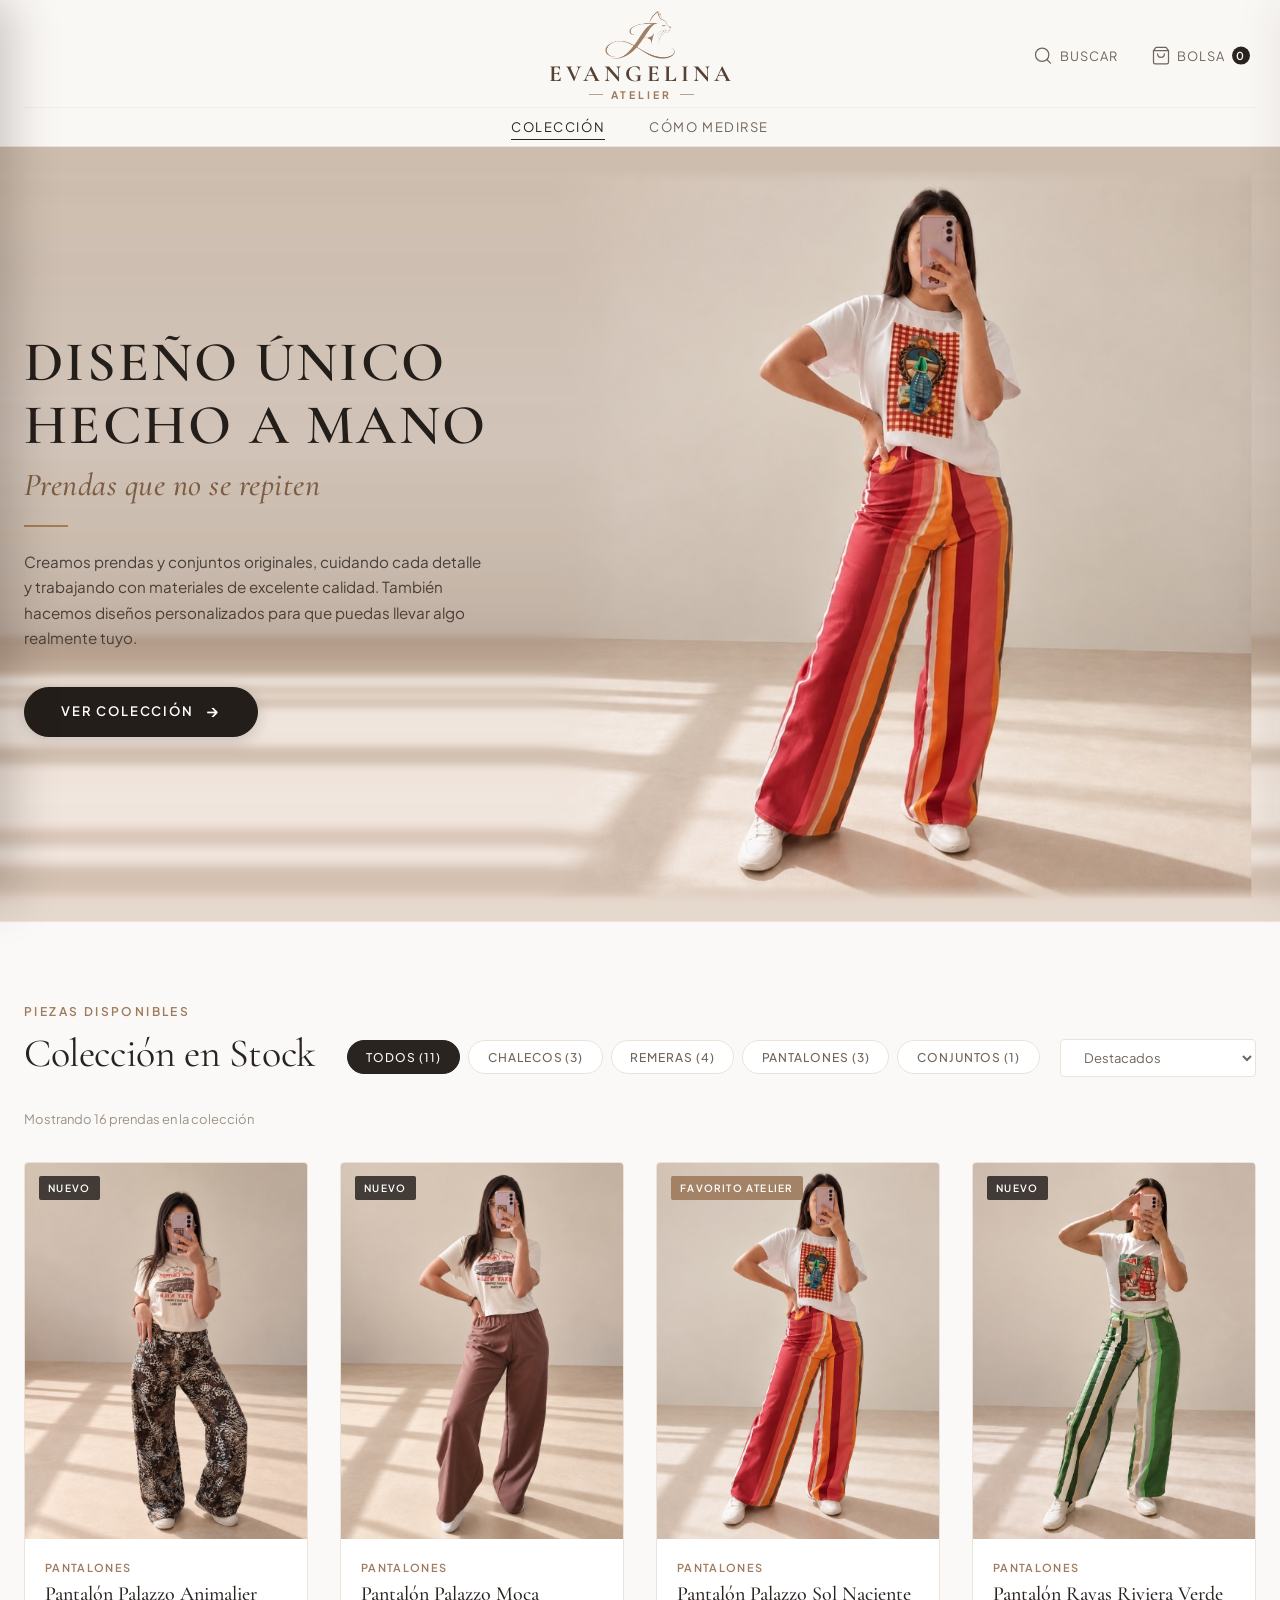
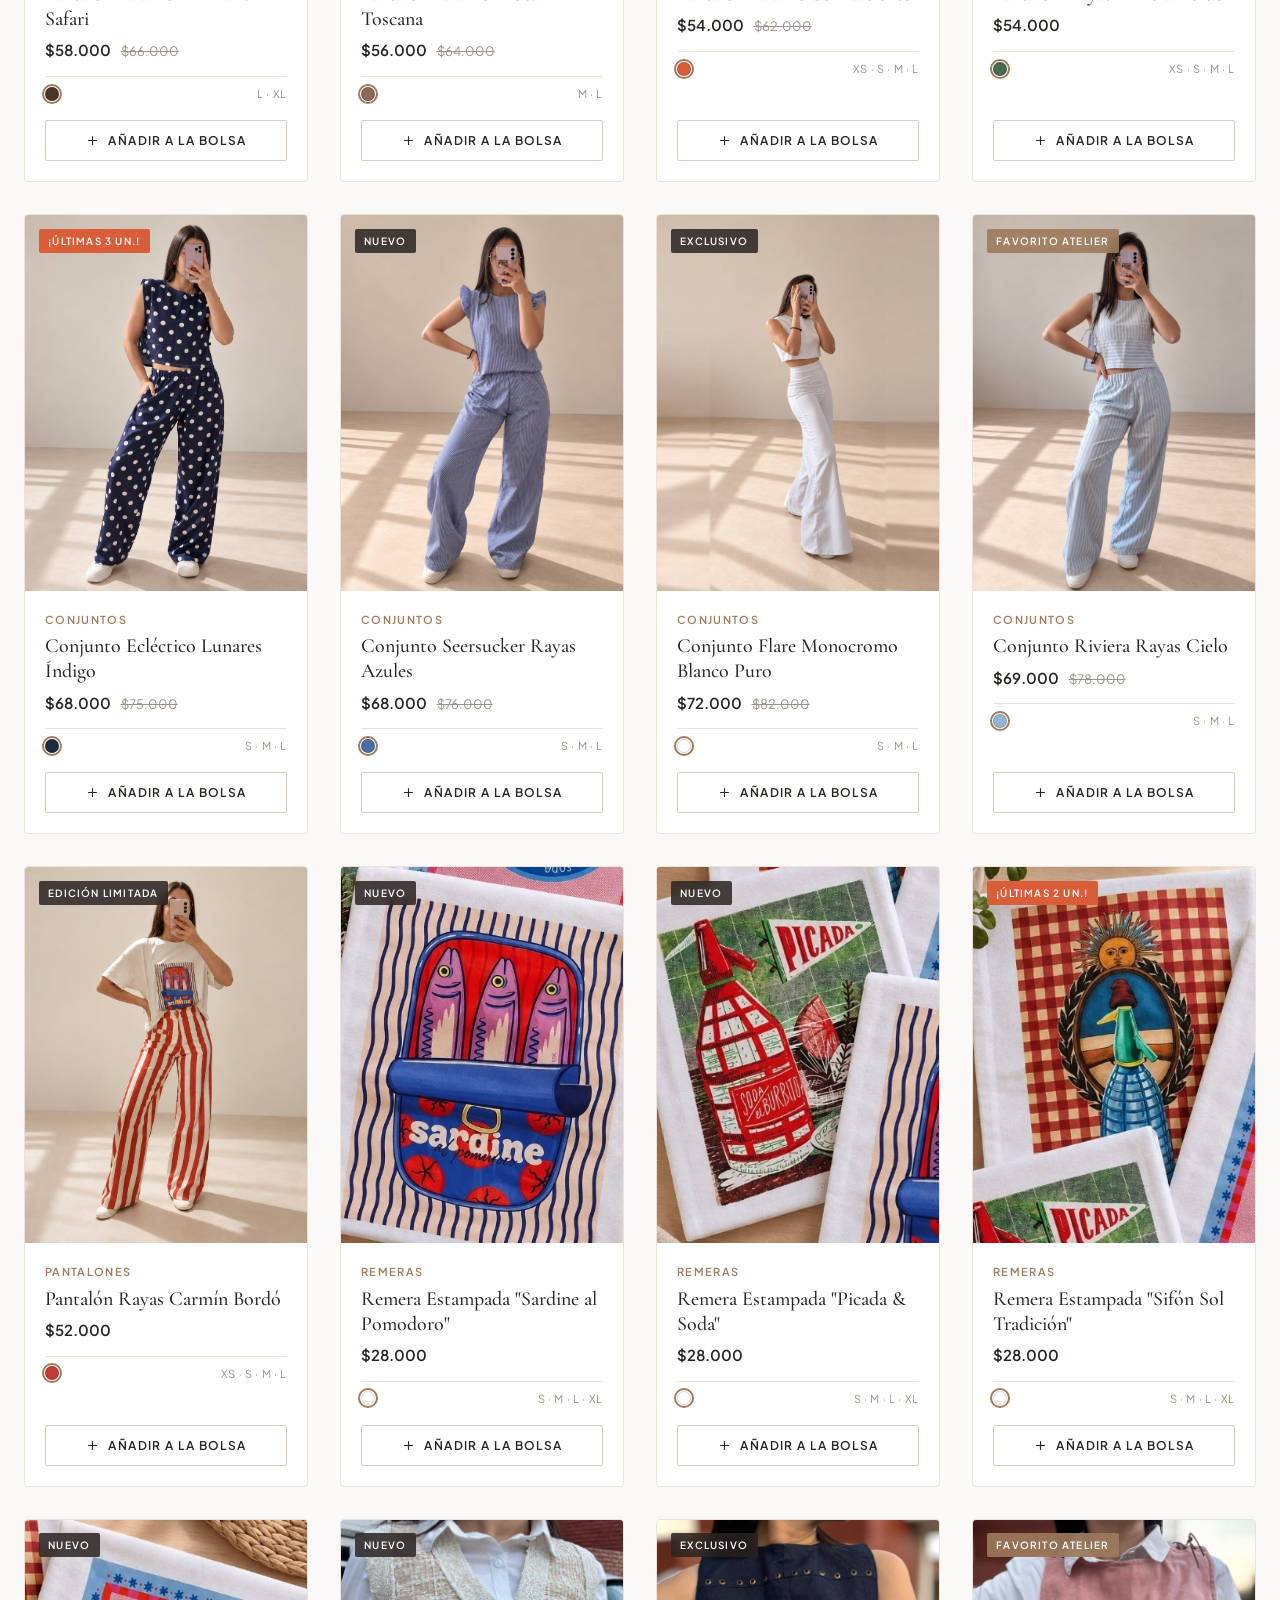
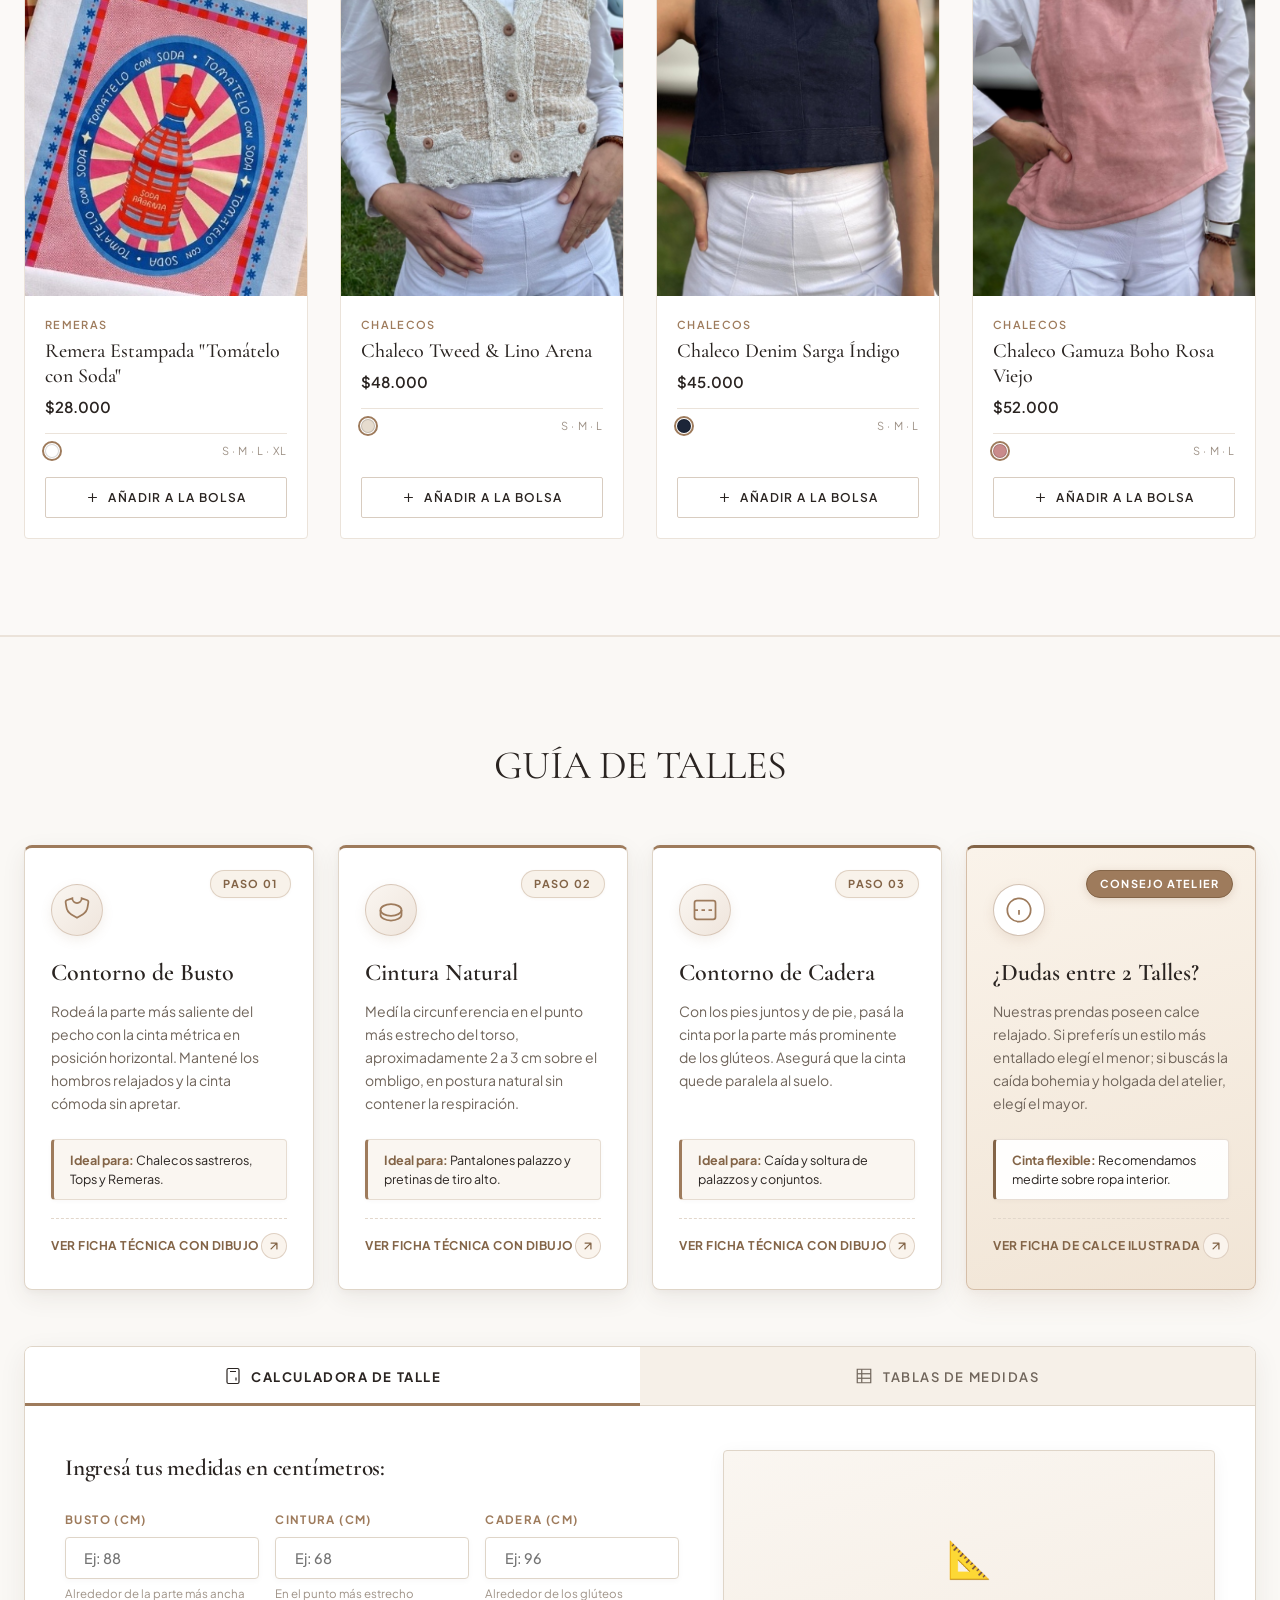
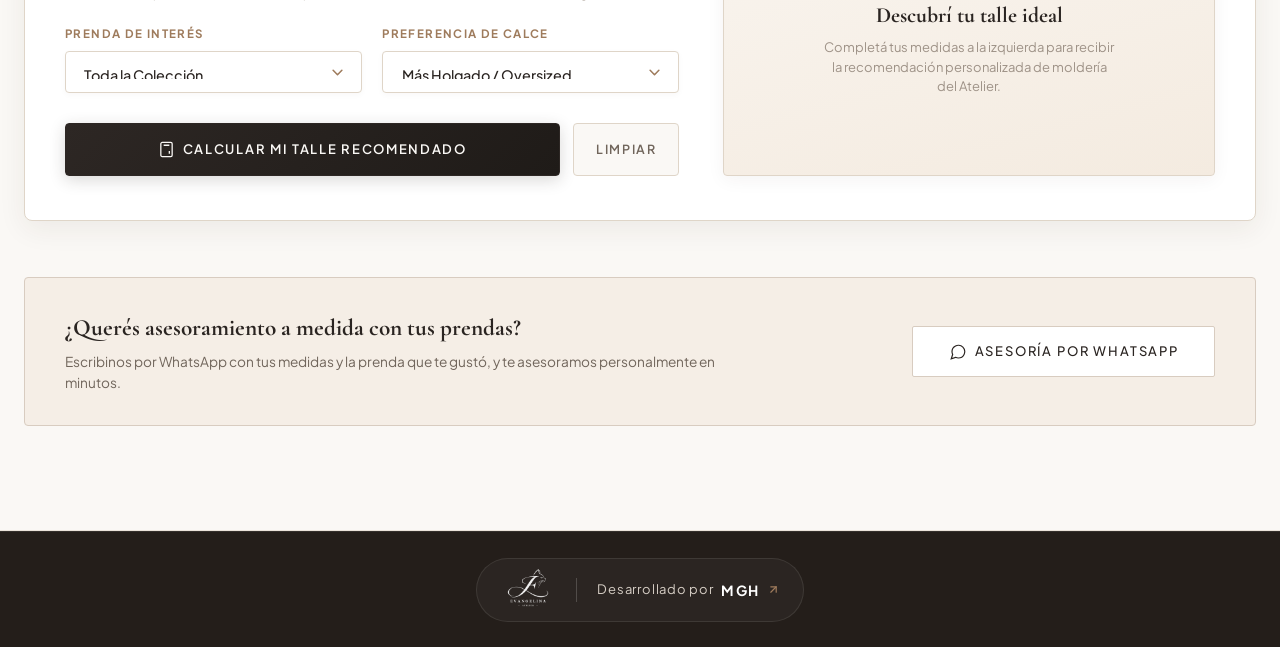
==== commit 36c09192: "refactor: remove categories section from index" ====
--- a/index.html
+++ b/index.html
@@ -73,7 +73,6 @@
       <nav class="nav-desktop-centered" aria-label="Navegación principal">
         <ul class="nav-list">
           <li><a href="#coleccion" class="nav-link active">Colección</a></li>
-          <li><a href="#categorias" class="nav-link">Categorías</a></li>
           <li><a href="#como-medirse" class="nav-link" id="nav-how-to-measure">Cómo Medirse</a></li>
         </ul>
       </nav>
@@ -94,7 +93,6 @@
     </div>
     <nav class="mobile-nav">
       <a href="#coleccion" class="mobile-nav-link">Nueva Colección</a>
-      <a href="#categorias" class="mobile-nav-link">Categorías</a>
       <a href="#como-medirse" class="mobile-nav-link">Cómo Medirse & Talles</a>
       <a href="#contacto" class="mobile-nav-link">Contacto</a>
       <a href="admin.html" class="mobile-nav-link" style="color: var(--bronze-hover); font-weight: 600;">⚙️ Panel Admin</a>
@@ -155,70 +153,7 @@
       </div>
     </section>
 
-    <!-- Categories Section -->
-    <section class="categories-section" id="categorias">
-      <div class="container">
-        <div class="section-header text-center">
-          <span class="section-sub">DISEÑOS DISPONIBLES</span>
-          <h2 class="section-title">COLECCIÓN EXCLUSIVA</h2>
-          <div class="section-divider"></div>
-        </div>
-
-        <div class="categories-grid">
-          <!-- Chalecos -->
-          <div class="category-card" data-category="Chalecos" onclick="filterByCategory('Chalecos')" role="button" tabindex="0" onkeydown="if(event.key==='Enter'||event.key===' ')filterByCategory('Chalecos')" title="Ver colección de Chalecos">
-            <div class="category-img-wrap">
-              <img src="assets/chaleco-tweed-crema.jpg" alt="Chalecos de Diseño Evangelina Atelier" loading="lazy" />
-            </div>
-            <div class="category-info">
-              <span class="category-tag">Diseño de Autor</span>
-              <h3 class="category-name">Chalecos</h3>
-              <p class="category-count">Tweed, denim sarga y gamuza boho</p>
-              <button class="category-btn" onclick="event.stopPropagation(); filterByCategory('Chalecos')">Ver Chalecos</button>
-            </div>
-          </div>
-
-          <!-- Remeras Estampadas -->
-          <div class="category-card" data-category="Remeras" onclick="filterByCategory('Remeras')" role="button" tabindex="0" onkeydown="if(event.key==='Enter'||event.key===' ')filterByCategory('Remeras')" title="Ver colección de Remeras">
-            <div class="category-img-wrap">
-              <img src="assets/remeras-estampadas.jpg" alt="Remeras Estampadas de Autor" loading="lazy" />
-            </div>
-            <div class="category-info">
-              <span class="category-tag">Algodón Puro</span>
-              <h3 class="category-name">Remeras</h3>
-              <p class="category-count">Estampas serigráficas pop vintage</p>
-              <button class="category-btn" onclick="event.stopPropagation(); filterByCategory('Remeras')">Ver Remeras</button>
-            </div>
-          </div>
-
-          <!-- Pantalones Palazzo -->
-          <div class="category-card" data-category="Pantalones" onclick="filterByCategory('Pantalones')" role="button" tabindex="0" onkeydown="if(event.key==='Enter'||event.key===' ')filterByCategory('Pantalones')" title="Ver colección de Pantalones">
-            <div class="category-img-wrap">
-              <img src="assets/product-green-stripes.jpg" alt="Pantalones Palazzo a Rayas" loading="lazy" />
-            </div>
-            <div class="category-info">
-              <span class="category-tag">Silueta Amplia</span>
-              <h3 class="category-name">Pantalones</h3>
-              <p class="category-count">Palazzos y cortes holgados a rayas</p>
-              <button class="category-btn" onclick="event.stopPropagation(); filterByCategory('Pantalones')">Ver Pantalones</button>
-            </div>
-          </div>
-
-          <!-- Conjuntos -->
-          <div class="category-card" data-category="Conjuntos" onclick="filterByCategory('Conjuntos')" role="button" tabindex="0" onkeydown="if(event.key==='Enter'||event.key===' ')filterByCategory('Conjuntos')" title="Ver colección de Conjuntos">
-            <div class="category-img-wrap">
-              <img src="assets/product-polka-dot.jpg" alt="Conjuntos Femeninos Evangelina Atelier" loading="lazy" />
-            </div>
-            <div class="category-info">
-              <span class="category-tag">Dos Piezas</span>
-              <h3 class="category-name">Conjuntos</h3>
-              <p class="category-count">Top estructurado & palazzo a lunares</p>
-              <button class="category-btn" onclick="event.stopPropagation(); filterByCategory('Conjuntos')">Ver Conjunto</button>
-            </div>
-          </div>
-        </div>
-      </div>
-    </section>
+
 
     <!-- Main Products Collection Section with Filters -->
     <section class="collection-section" id="coleccion">
@@ -578,30 +513,30 @@
       
       <div id="cart-summary-actions">
         <button class="btn btn-primary btn-checkout" id="checkout-btn" onclick="toggleCartCheckoutForm(true)">
-          Continuar al Pago
+          PEDIR POR WHATSAPP 📲
         </button>
         <button class="btn-clear-cart" id="clear-cart-btn">Vaciar bolsa</button>
       </div>
 
       <!-- Checkout Form inside Cart Drawer -->
       <div id="cart-checkout-form-container" style="display: none; padding-top: 1rem; border-top: 1px solid var(--border-subtle); margin-top: 0.75rem;">
-        <h4 style="font-size: 0.95rem; margin-bottom: 0.5rem; color: var(--text-main); font-family: var(--font-editorial);">Finalizar Compra</h4>
+        <h4 style="font-size: 0.95rem; margin-bottom: 0.5rem; color: var(--text-main); font-family: var(--font-editorial);">Enviar Pedido por WhatsApp</h4>
         <div class="form-group" style="margin-bottom: 0.5rem;">
           <label for="checkout-name" style="font-size: 0.72rem; text-transform: uppercase; letter-spacing: 0.05em;">Nombre y Apellido *</label>
-          <input type="text" id="checkout-name" placeholder="Tu nombre completo" style="padding: 0.45rem 0.65rem; font-size: 0.8125rem;" />
+          <input type="text" id="checkout-name" placeholder="Tu nombre completo" style="padding: 0.55rem 0.65rem; font-size: 0.875rem;" />
         </div>
         <div class="form-group" style="margin-bottom: 0.5rem;">
           <label for="checkout-phone" style="font-size: 0.72rem; text-transform: uppercase; letter-spacing: 0.05em;">WhatsApp / Teléfono *</label>
-          <input type="tel" id="checkout-phone" placeholder="Ej: +54 9 11 5555-5555" style="padding: 0.45rem 0.65rem; font-size: 0.8125rem;" />
+          <input type="tel" id="checkout-phone" placeholder="Ej: +54 9 11 5555-5555" style="padding: 0.55rem 0.65rem; font-size: 0.875rem;" />
         </div>
         <div class="form-group" style="margin-bottom: 0.65rem;">
           <label for="checkout-address" style="font-size: 0.72rem; text-transform: uppercase; letter-spacing: 0.05em;">Dirección / Localidad</label>
-          <input type="text" id="checkout-address" placeholder="Ej: Palermo, CABA" style="padding: 0.45rem 0.65rem; font-size: 0.8125rem;" />
-        </div>
-        <button type="button" class="btn btn-primary btn-block" id="confirm-order-btn" onclick="submitCartCheckout()" style="padding: 0.75rem; font-size: 0.8125rem;">
-          Confirmar y Abrir WhatsApp 📲
-        </button>
-        <button type="button" class="btn-clear-cart" onclick="toggleCartCheckoutForm(false)" style="margin-top: 0.5rem;">
+          <input type="text" id="checkout-address" placeholder="Ej: Palermo, CABA" style="padding: 0.55rem 0.65rem; font-size: 0.875rem;" />
+        </div>
+        <button type="button" class="btn btn-primary btn-block" id="confirm-order-btn" onclick="submitCartCheckout()" style="padding: 0.85rem; font-size: 0.85rem; font-weight: 700; background-color: #25D366; border-color: #25D366; color: #FFFFFF;">
+          ENVIAR PEDIDO A WHATSAPP 💬
+        </button>
+        <button type="button" class="btn-clear-cart" onclick="toggleCartCheckoutForm(false)" style="margin-top: 0.65rem;">
           ← Volver a la bolsa
         </button>
       </div>
--- a/styles.css
+++ b/styles.css
@@ -2266,30 +2266,53 @@
 }
 
 .form-group {
-  margin-bottom: 1.25rem;
+  margin-bottom: 1rem;
 }
 
 .form-group label {
   display: block;
-  font-size: 0.75rem;
+  font-size: 0.72rem;
   text-transform: uppercase;
   letter-spacing: 0.08em;
-  font-weight: 500;
+  font-weight: 600;
+  color: var(--text-secondary);
   margin-bottom: 0.4rem;
 }
 
-.form-group input {
+.form-group input,
+.form-group select,
+.form-group textarea {
   width: 100%;
-  padding: 0.8rem 1rem;
+  height: 42px;
+  padding: 0.55rem 0.85rem;
+  font-size: 0.825rem;
+  color: var(--text-main);
   border: 1px solid var(--border-medium);
   border-radius: var(--radius-sm);
   outline: none;
-  background-color: var(--bg-sand-light);
-}
-
-.form-group input:focus {
+  background-color: #FAF8F5;
+  box-shadow: inset 0 1px 2px rgba(0, 0, 0, 0.02);
+  transition: border-color var(--transition-fast), background-color var(--transition-fast), box-shadow var(--transition-fast);
+  box-sizing: border-box;
+}
+
+.form-group textarea {
+  height: auto;
+  min-height: 80px;
+  resize: vertical;
+}
+
+.form-group select {
+  appearance: auto;
+  cursor: pointer;
+}
+
+.form-group input:focus,
+.form-group select:focus,
+.form-group textarea:focus {
   border-color: var(--bronze-primary);
   background-color: #FFFFFF;
+  box-shadow: 0 0 0 3px rgba(158, 123, 92, 0.12);
 }
 
 .btn-block {
@@ -2777,7 +2800,7 @@
 
 /* Standalone Admin Page Layout (admin.html) */
 body.admin-page {
-  background-color: #0F0D0B;
+  background-color: var(--bg-body);
   height: 100vh;
   height: 100dvh;
   margin: 0;
@@ -2813,7 +2836,7 @@
 }
 
 body.admin-page .admin-login-screen {
-  background: linear-gradient(135deg, #241E1A 0%, #1A1512 100%);
+  background: linear-gradient(135deg, var(--bg-sand) 0%, var(--bg-body) 100%);
   display: flex;
   align-items: center;
   justify-content: center;
@@ -2825,7 +2848,7 @@
 .backoffice-overlay {
   position: fixed;
   inset: 0;
-  background-color: rgba(39, 34, 31, 0.65);
+  background-color: rgba(42, 36, 33, 0.45);
   backdrop-filter: blur(4px);
   z-index: 1100;
   display: flex;
@@ -2846,10 +2869,10 @@
   width: 96vw;
   max-width: 1440px;
   height: 94vh;
-  background-color: #16120F;
-  border: 1px solid rgba(212, 175, 55, 0.22);
+  background-color: var(--bg-body);
+  border: 1px solid var(--border-subtle);
   border-radius: var(--radius-md);
-  box-shadow: 0 20px 60px rgba(0,0,0,0.6), 0 0 0 1px rgba(212,175,55,0.08);
+  box-shadow: var(--shadow-modal);
   display: flex;
   flex-direction: column;
   overflow: hidden;
@@ -2863,8 +2886,8 @@
   justify-content: space-between;
   align-items: center;
   padding: 0.85rem 1.5rem;
-  background: linear-gradient(90deg, #1C1710 0%, #201A14 100%);
-  border-bottom: 1px solid rgba(212, 175, 55, 0.25);
+  background: #FFFFFF;
+  border-bottom: 1px solid var(--border-subtle);
   flex-shrink: 0;
   gap: 1rem;
 }
@@ -2885,7 +2908,7 @@
   font-family: var(--font-editorial);
   font-size: 1.25rem;
   font-weight: 500;
-  color: #F5EDDC;
+  color: var(--text-main);
   letter-spacing: 0.02em;
   line-height: 1.2;
 }
@@ -2894,7 +2917,7 @@
   font-size: 0.72rem;
   text-transform: uppercase;
   letter-spacing: 0.1em;
-  color: #D4AF37;
+  color: var(--bronze-primary);
   font-weight: 700;
 }
 
@@ -2913,9 +2936,9 @@
   font-size: 0.75rem;
   padding: 0.35rem 0.75rem;
   border-radius: 20px;
-  background-color: rgba(255,255,255,0.06);
-  border: 1px solid rgba(255,255,255,0.12);
-  color: #C8B89A;
+  background-color: var(--bg-sand);
+  border: 1px solid var(--border-subtle);
+  color: var(--text-secondary);
   font-weight: 500;
 }
 
@@ -2927,14 +2950,14 @@
 }
 
 .status-pulse.online {
-  background-color: #4ADE80;
-  box-shadow: 0 0 0 3px rgba(74, 222, 128, 0.25);
+  background-color: #55755E;
+  box-shadow: 0 0 0 3px rgba(85, 117, 94, 0.2);
   animation: pulse-live 1.8s infinite;
 }
 
 .status-pulse.local {
-  background-color: #F59E0B;
-  box-shadow: 0 0 0 3px rgba(245, 158, 11, 0.25);
+  background-color: #D97706;
+  box-shadow: 0 0 0 3px rgba(217, 119, 6, 0.2);
 }
 
 .btn-top-bar {
@@ -2944,32 +2967,31 @@
   padding: 0.45rem 0.9rem;
   font-size: 0.75rem;
   font-weight: 600;
-  border: 1px solid rgba(212, 175, 55, 0.3);
+  border: 1px solid var(--border-medium);
   border-radius: var(--radius-sm);
-  background-color: rgba(212, 175, 55, 0.08);
-  color: #E8D5A0;
+  background-color: #FFFFFF;
+  color: var(--text-main);
   cursor: pointer;
   transition: all 0.18s ease;
   letter-spacing: 0.02em;
 }
 
 .btn-top-bar:hover {
-  background-color: rgba(212, 175, 55, 0.18);
-  border-color: rgba(212, 175, 55, 0.6);
-  color: #F5EDDC;
-  box-shadow: 0 0 10px rgba(212,175,55,0.15);
+  background-color: var(--bg-sand);
+  border-color: var(--bronze-primary);
+  color: var(--bronze-hover);
 }
 
 .btn-top-bar.btn-logout {
-  color: #FCA5A5;
-  border-color: rgba(239, 68, 68, 0.3);
-  background-color: rgba(239, 68, 68, 0.07);
+  color: #B91C1C;
+  border-color: rgba(220, 38, 38, 0.25);
+  background-color: #FEF2F2;
 }
 
 .btn-top-bar.btn-logout:hover {
-  background-color: rgba(239, 68, 68, 0.15);
-  border-color: rgba(239, 68, 68, 0.5);
-  color: #FEE2E2;
+  background-color: #FEE2E2;
+  border-color: rgba(220, 38, 38, 0.4);
+  color: #991B1B;
 }
 
 .modal-close-btn-clean {
@@ -3069,8 +3091,8 @@
 /* Sidebar */
 .backoffice-sidebar {
   width: 250px;
-  background: linear-gradient(180deg, #1A1510 0%, #131009 100%);
-  border-right: 1px solid rgba(212, 175, 55, 0.2);
+  background-color: var(--bg-sand-light);
+  border-right: 1px solid var(--border-subtle);
   display: flex;
   flex-direction: column;
   flex-shrink: 0;
@@ -3090,10 +3112,10 @@
   align-items: center;
   gap: 0.75rem;
   padding: 0.75rem 0.95rem;
-  border-radius: 8px;
+  border-radius: var(--radius-sm);
   background: none;
   border: none;
-  color: #8A7E6E;
+  color: var(--text-secondary);
   font-size: 0.8125rem;
   font-weight: 500;
   cursor: pointer;
@@ -3104,14 +3126,15 @@
 }
 
 .nav-item:hover {
-  background-color: rgba(212, 175, 55, 0.1);
-  color: #E8D5A0;
+  background-color: var(--bg-sand);
+  color: var(--text-main);
 }
 
 .nav-item.active {
-  background: linear-gradient(90deg, rgba(212,175,55,0.18) 0%, rgba(212,175,55,0.06) 100%);
-  color: #F5EDDC;
+  background-color: var(--bg-surface);
+  color: var(--text-main);
   font-weight: 700;
+  box-shadow: 0 2px 6px rgba(0,0,0,0.04);
 }
 
 .nav-item.active::before {
@@ -3121,9 +3144,8 @@
   top: 15%;
   bottom: 15%;
   width: 3px;
-  background: linear-gradient(180deg, #D4AF37, #F0C84A);
+  background-color: var(--bronze-primary);
   border-radius: 0 3px 3px 0;
-  box-shadow: 0 0 8px rgba(212,175,55,0.5);
 }
 
 .nav-icon {
@@ -3143,25 +3165,25 @@
   font-weight: 700;
   padding: 0.15rem 0.45rem;
   border-radius: 10px;
-  background-color: rgba(255,255,255,0.08);
-  color: #9E8E78;
+  background-color: var(--bg-sand);
+  color: var(--text-secondary);
 }
 
 .nav-badge.alert {
-  background-color: rgba(239, 68, 68, 0.2);
-  color: #FCA5A5;
+  background-color: #FEE2E2;
+  color: #B91C1C;
 }
 
 .sidebar-footer {
   padding: 1rem;
-  border-top: 1px solid rgba(212, 175, 55, 0.15);
-  background-color: rgba(0,0,0,0.2);
+  border-top: 1px solid var(--border-subtle);
+  background-color: var(--bg-sand);
 }
 
 .sync-status-card {
-  background-color: rgba(255,255,255,0.04);
-  border: 1px solid rgba(212,175,55,0.2);
-  border-radius: 8px;
+  background-color: #FFFFFF;
+  border: 1px solid var(--border-subtle);
+  border-radius: var(--radius-sm);
   padding: 0.75rem;
 }
 
@@ -3176,22 +3198,22 @@
   width: 7px;
   height: 7px;
   border-radius: 50%;
-  background-color: #F59E0B;
+  background-color: #D97706;
 }
 
 .status-indicator-dot.online {
-  background-color: #4ADE80;
+  background-color: #55755E;
 }
 
 .sync-status-title {
   font-size: 0.75rem;
   font-weight: 700;
-  color: #E8D5A0;
+  color: var(--text-main);
 }
 
 .sync-status-desc {
   font-size: 0.6875rem;
-  color: #6E6254;
+  color: var(--text-muted);
   line-height: 1.35;
   margin: 0;
 }
@@ -3201,7 +3223,7 @@
   flex: 1;
   overflow-y: auto;
   padding: 2rem 2.25rem;
-  background: linear-gradient(160deg, #16120F 0%, #131009 100%);
+  background-color: var(--bg-body);
 }
 
 .backoffice-panel {
@@ -3225,15 +3247,14 @@
 .panel-title {
   font-family: var(--font-editorial);
   font-size: 1.85rem;
-  color: #F5EDDC;
+  color: var(--text-main);
   margin: 0 0 0.25rem;
   font-weight: 400;
-  text-shadow: 0 1px 8px rgba(212,175,55,0.15);
 }
 
 .panel-subtitle {
   font-size: 0.8125rem;
-  color: #7A6E60;
+  color: var(--text-secondary);
   margin: 0;
 }
 
@@ -3242,7 +3263,7 @@
   gap: 0.75rem;
 }
 
-/* KPI Cards Grid — Compact Executive Atelier Edition */
+/* KPI Cards Grid — Beige & Pure White Atelier Edition */
 .dashboard-kpi-grid {
   display: grid;
   grid-template-columns: repeat(auto-fit, minmax(220px, 1fr));
@@ -3258,38 +3279,21 @@
 
 .kpi-box {
   position: relative;
-  background: linear-gradient(165deg, #201C17 0%, #1C1812 55%, #19150F 100%);
-  border: 1px solid rgba(212, 175, 55, 0.28);
-  border-radius: 12px;
+  background: #FFFFFF;
+  border: 1px solid var(--border-subtle);
+  border-radius: var(--radius-md);
   padding: 1rem 1.1rem 0.9rem;
   display: flex;
   flex-direction: column;
-  box-shadow: 0 4px 20px rgba(0,0,0,0.35), inset 0 1px 0 rgba(255,255,255,0.04);
-  transition: transform 0.25s cubic-bezier(0.16, 1, 0.3, 1), box-shadow 0.25s cubic-bezier(0.16, 1, 0.3, 1), border-color 0.25s ease;
+  box-shadow: var(--shadow-subtle);
+  transition: transform 0.25s ease, box-shadow 0.25s ease, border-color 0.25s ease;
   overflow: hidden;
-  isolation: isolate;
-}
-
-.kpi-box::before {
-  content: '';
-  position: absolute;
-  top: 0;
-  left: 0;
-  right: 0;
-  height: 2px;
-  background: linear-gradient(90deg, transparent, #D4AF37 40%, #F0C84A 60%, transparent);
-  opacity: 0.9;
-  transition: opacity 0.25s ease;
 }
 
 .kpi-box:hover {
-  transform: translateY(-3px);
-  box-shadow: 0 12px 30px rgba(0,0,0,0.45), 0 0 20px rgba(212,175,55,0.08);
-  border-color: rgba(212, 175, 55, 0.55);
-}
-
-.kpi-box:hover::before {
-  opacity: 1;
+  transform: translateY(-2px);
+  box-shadow: var(--shadow-card);
+  border-color: var(--border-medium);
 }
 
 /* Header Row inside card */
@@ -3309,11 +3313,8 @@
   align-items: center;
   justify-content: center;
   flex-shrink: 0;
-  transition: transform 0.25s ease, box-shadow 0.25s ease;
-}
-
-.kpi-box:hover .kpi-icon-wrap {
-  transform: scale(1.04);
+  background: var(--bg-sand);
+  color: var(--bronze-primary);
 }
 
 .kpi-icon-wrap svg {
@@ -3334,6 +3335,8 @@
   display: inline-flex;
   align-items: center;
   gap: 0.25rem;
+  background: var(--bg-sand);
+  color: var(--text-secondary);
 }
 
 /* Typography */
@@ -3347,7 +3350,7 @@
   font-size: 0.65rem;
   text-transform: uppercase;
   letter-spacing: 0.1em;
-  color: #8A7A68;
+  color: var(--text-muted);
   font-weight: 800;
   display: block;
   margin-bottom: 0.25rem;
@@ -3357,11 +3360,10 @@
   font-family: var(--font-editorial);
   font-size: 1.75rem;
   font-weight: 600;
-  color: #F5EDDC;
+  color: var(--text-main);
   line-height: 1.05;
   margin-bottom: 0.3rem;
   letter-spacing: -0.01em;
-  text-shadow: 0 1px 6px rgba(212,175,55,0.12);
 }
 
 .kpi-footer-row {
@@ -3378,11 +3380,12 @@
   border-radius: 50%;
   flex-shrink: 0;
   display: inline-block;
+  background: var(--bronze-primary);
 }
 
 .kpi-hint {
   font-size: 0.72rem;
-  color: #6E6254;
+  color: var(--text-secondary);
   line-height: 1.35;
   letter-spacing: 0.01em;
 }
@@ -4073,50 +4076,71 @@
   gap: 1rem;
   margin-bottom: 1.25rem;
   flex-wrap: wrap;
+  background-color: var(--bg-sand);
+  padding: 0.85rem 1.1rem;
+  border-radius: var(--radius-md);
+  border: 1px solid var(--border-subtle);
 }
 
 .search-input-group {
   display: flex;
   align-items: center;
-  gap: 0.5rem;
+  gap: 0.65rem;
   background-color: #FFFFFF;
   border: 1px solid var(--border-medium);
   border-radius: var(--radius-sm);
-  padding: 0.45rem 0.85rem;
+  padding: 0.5rem 0.95rem;
   flex: 1;
-  max-width: 440px;
+  max-width: 460px;
+  box-shadow: inset 0 1px 2px rgba(0,0,0,0.02);
+}
+
+.search-icon-symbol {
+  font-size: 0.9rem;
+  opacity: 0.7;
 }
 
 .search-input-group input {
   border: none;
   outline: none;
   background: transparent;
+  font-size: 0.825rem;
+  width: 100%;
+  color: var(--text-main);
+}
+
+.search-input-group input::placeholder {
+  color: var(--text-muted);
+}
+
+.toolbar-filter-group {
+  display: flex;
+  gap: 0.75rem;
+  align-items: center;
+}
+
+.toolbar-filter-group select {
+  padding: 0.55rem 0.95rem;
   font-size: 0.8125rem;
-  width: 100%;
-  color: var(--text-main);
-}
-
-.toolbar-filter-group {
-  display: flex;
-  gap: 0.75rem;
-  align-items: center;
-}
-
-.toolbar-filter-group select {
-  padding: 0.5rem 0.85rem;
-  font-size: 0.8125rem;
+  font-weight: 500;
   border: 1px solid var(--border-medium);
   border-radius: var(--radius-sm);
   background-color: #FFFFFF;
   color: var(--text-main);
   cursor: pointer;
+  box-shadow: 0 1px 2px rgba(0,0,0,0.02);
+  transition: border-color var(--transition-fast);
+}
+
+.toolbar-filter-group select:hover {
+  border-color: var(--bronze-primary);
 }
 
 .table-responsive-wrapper {
   background-color: #FFFFFF;
   border: 1px solid var(--border-subtle);
-  border-radius: var(--radius-sm);
-  overflow-x: auto;
+  border-radius: var(--radius-md);
+  overflow: hidden;
   box-shadow: var(--shadow-subtle);
 }
 
@@ -4128,79 +4152,84 @@
 }
 
 .backoffice-table th {
-  background-color: #F8F4EE;
-  padding: 0.85rem 1rem;
+  background-color: var(--bg-sand);
+  padding: 0.9rem 1.1rem;
   font-size: 0.72rem;
   text-transform: uppercase;
   letter-spacing: 0.08em;
   color: var(--text-secondary);
   border-bottom: 1px solid var(--border-medium);
-  font-weight: 600;
+  font-weight: 700;
   white-space: nowrap;
 }
 
 .backoffice-table td {
-  padding: 0.85rem 1rem;
+  padding: 0.9rem 1.1rem;
   border-bottom: 1px solid var(--border-subtle);
   color: var(--text-main);
   vertical-align: middle;
 }
 
 .backoffice-table tbody tr:hover {
-  background-color: #FAFAF7;
+  background-color: var(--bg-sand-light);
+}
+
+.backoffice-table tbody tr:last-child td {
+  border-bottom: none;
 }
 
 /* Compact Product Cell & Thumb */
 .product-cell-info {
   display: flex;
   align-items: center;
-  gap: 0.75rem;
+  gap: 0.85rem;
 }
 
 .product-cell-thumb {
-  width: 52px;
-  height: 68px;
+  width: 48px;
+  height: 60px;
   object-fit: cover;
   border-radius: 6px;
   border: 1px solid var(--border-subtle);
-  background-color: #FAF6F0;
-  box-shadow: 0 2px 4px rgba(0,0,0,0.04);
+  background-color: var(--bg-sand);
+  box-shadow: 0 2px 5px rgba(0,0,0,0.05);
+  flex-shrink: 0;
 }
 
 .product-cell-title {
   display: block;
-  font-size: 0.8125rem;
+  font-size: 0.85rem;
   font-weight: 600;
   color: var(--text-main);
-  line-height: 1.25;
+  line-height: 1.3;
 }
 
 .product-cell-id {
   display: block;
   font-size: 0.7rem;
-  color: var(--text-secondary);
-  margin-top: 2px;
+  color: var(--text-muted);
+  margin-top: 3px;
 }
 
 /* Compact Stock Stepper */
 .stock-stepper-compact {
   display: inline-flex;
   align-items: center;
-  gap: 0.3rem;
-  background-color: #FAF6F0;
-  border: 1px solid #E5DBCE;
-  padding: 0.2rem 0.4rem;
+  gap: 0.35rem;
+  background-color: var(--bg-sand);
+  border: 1px solid var(--border-medium);
+  padding: 0.25rem 0.45rem;
   border-radius: 8px;
 }
 
 .stepper-btn-sm {
-  width: 22px;
-  height: 22px;
+  width: 24px;
+  height: 24px;
   display: flex;
   align-items: center;
   justify-content: center;
   background-color: #FFFFFF;
-  border: 1px solid #D6C8B8;
+  border: 1px solid var(--border-medium);
   border-radius: 4px;
   font-size: 0.85rem;
   font-weight: 700;
@@ -4217,9 +4246,9 @@
 
 .stepper-val-sm {
   font-weight: 700;
-  font-size: 0.8125rem;
-  min-width: 20px;
-  text-anchor: middle;
+  font-size: 0.825rem;
+  min-width: 22px;
+  text-align: center;
   color: var(--text-main);
 }
 
@@ -4236,9 +4265,10 @@
   display: inline-block;
   font-size: 0.72rem;
   font-weight: 600;
-  padding: 0.2rem 0.5rem;
-  background-color: #F3ECE2;
-  color: #6B5542;
+  padding: 0.25rem 0.6rem;
+  background-color: var(--bg-sand);
+  color: var(--text-main);
+  border: 1px solid var(--border-subtle);
   border-radius: 6px;
   letter-spacing: 0.03em;
 }
@@ -4248,14 +4278,14 @@
   display: flex;
   flex-direction: column;
   align-items: center;
-  gap: 2px;
+  gap: 3px;
   font-size: 0.72rem;
   color: var(--text-secondary);
 }
 
 .metrics-cell-mini .metrics-sales {
   font-weight: 600;
-  color: #385E42;
+  color: var(--success-color);
 }
 
 /* Backoffice Action Buttons */
@@ -4336,7 +4366,7 @@
 .badge-status {
   display: inline-block;
   font-size: 0.6875rem;
-  padding: 0.2rem 0.55rem;
+  padding: 0.25rem 0.6rem;
   border-radius: 12px;
   font-weight: 600;
   text-transform: uppercase;
@@ -4663,16 +4693,26 @@
   margin: 0.25rem 0 0;
 }
 
+.form-row-2 {
+  display: grid;
+  grid-template-columns: 1fr 1fr;
+  gap: 1rem;
+  margin-top: 0;
+  margin-bottom: 0.25rem;
+}
+
 .form-row-3 {
   display: grid;
   grid-template-columns: 1fr 1fr 1fr;
   gap: 1rem;
+  margin-bottom: 0.25rem;
 }
 
 .form-row-4 {
   display: grid;
   grid-template-columns: repeat(4, 1fr);
   gap: 0.75rem;
+  margin-bottom: 0.25rem;
 }
 
 .modal-form-actions {
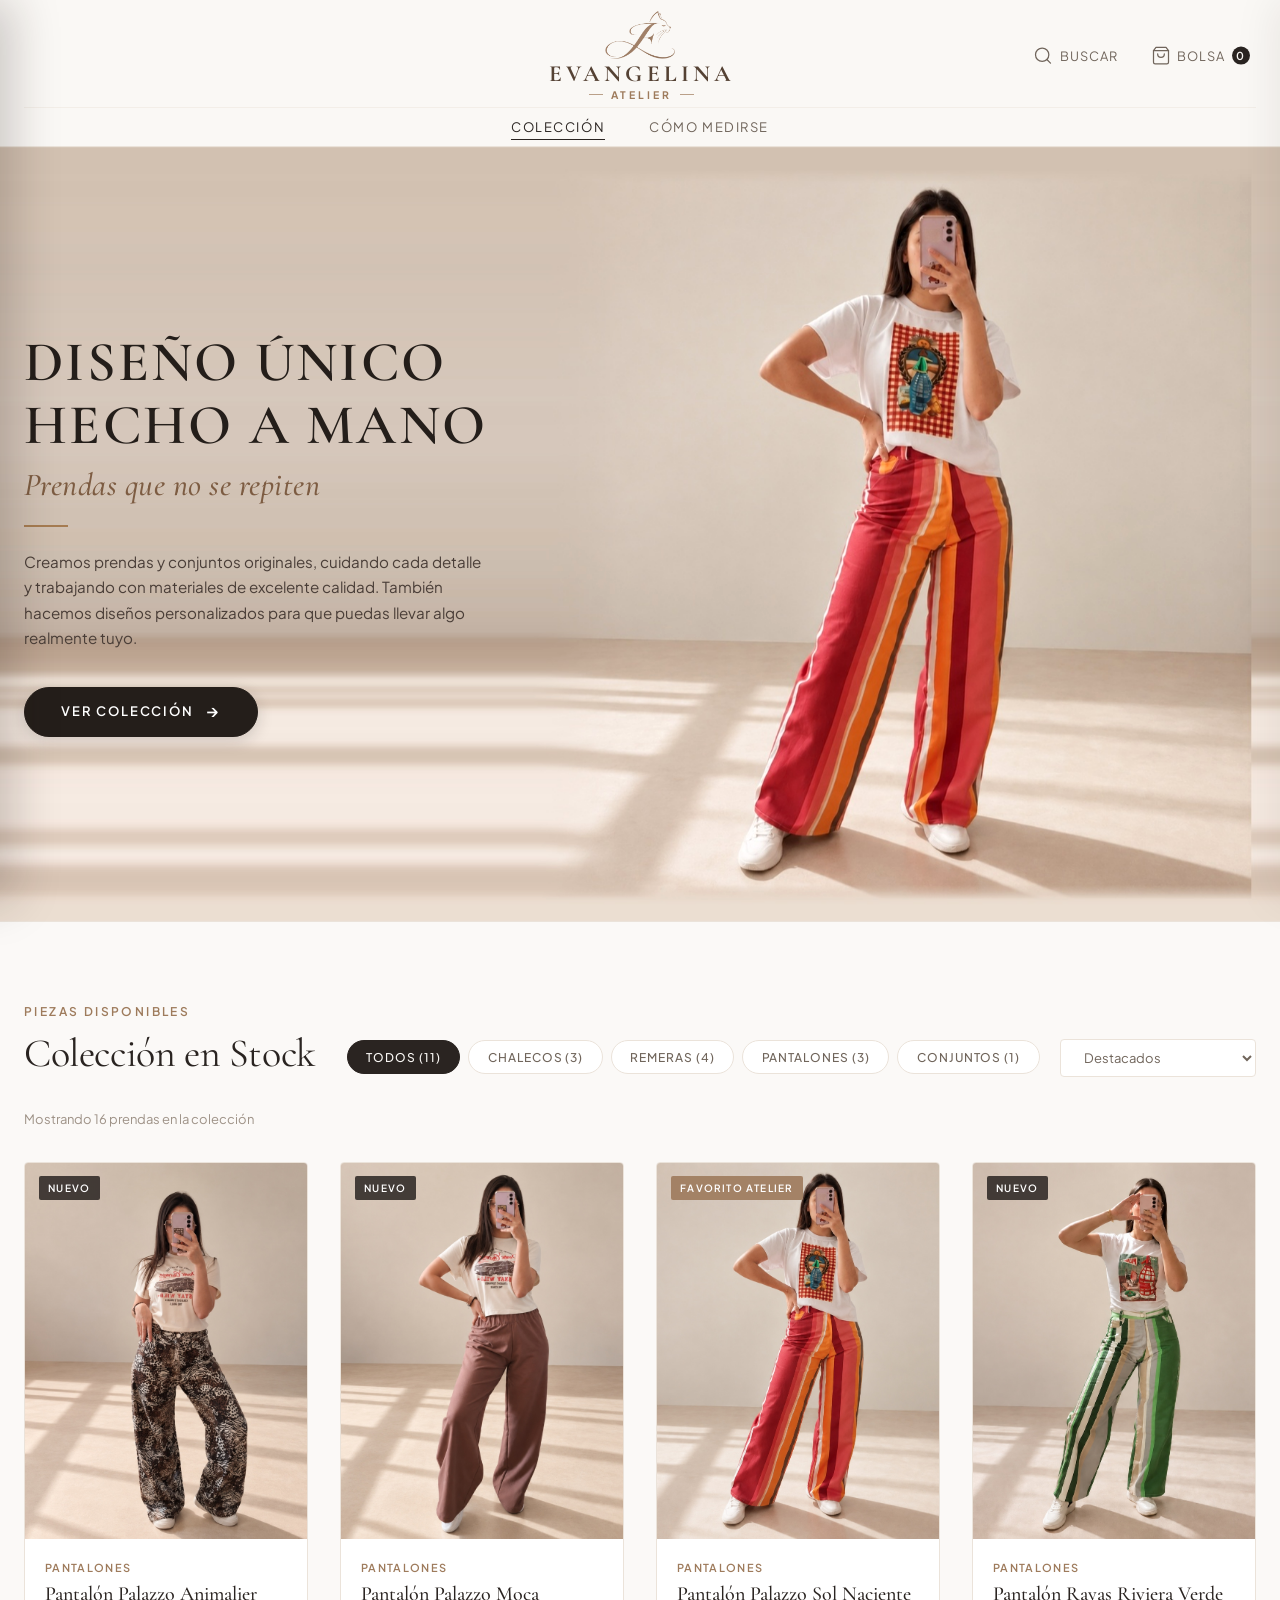
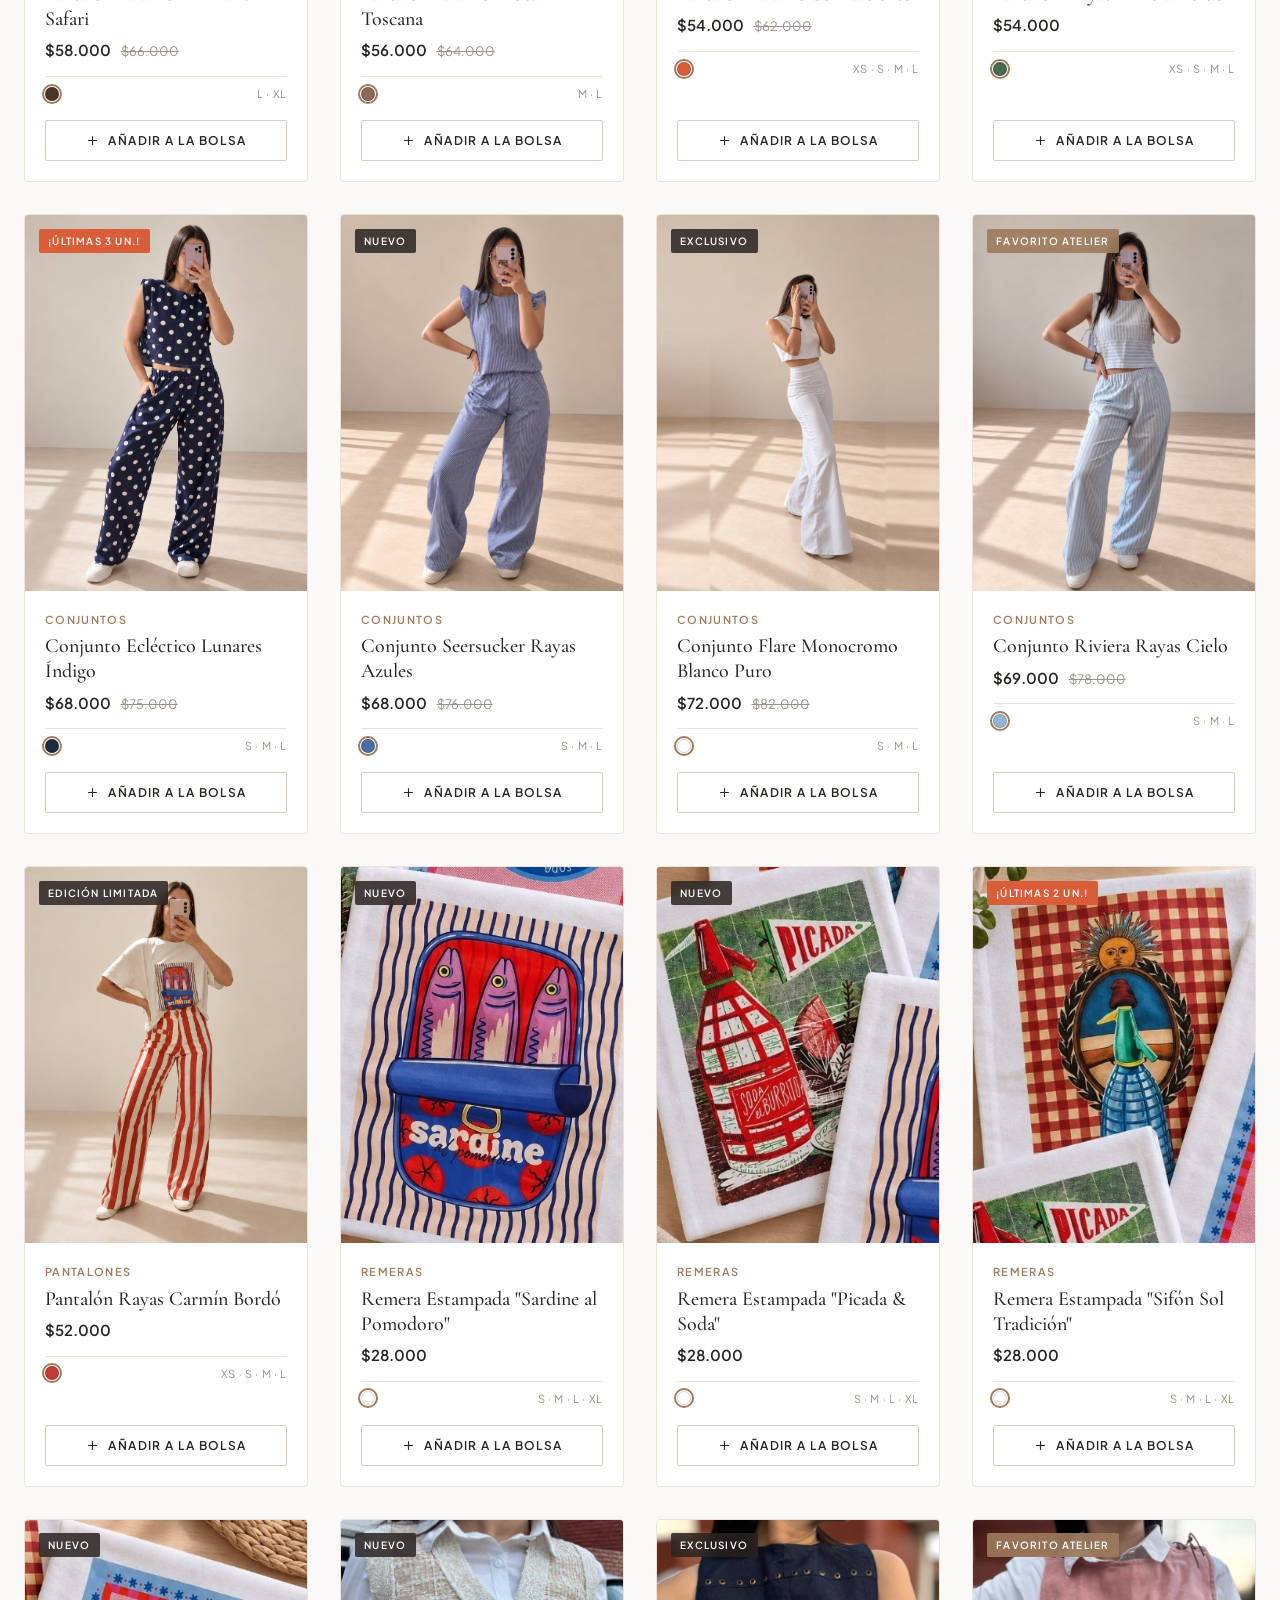
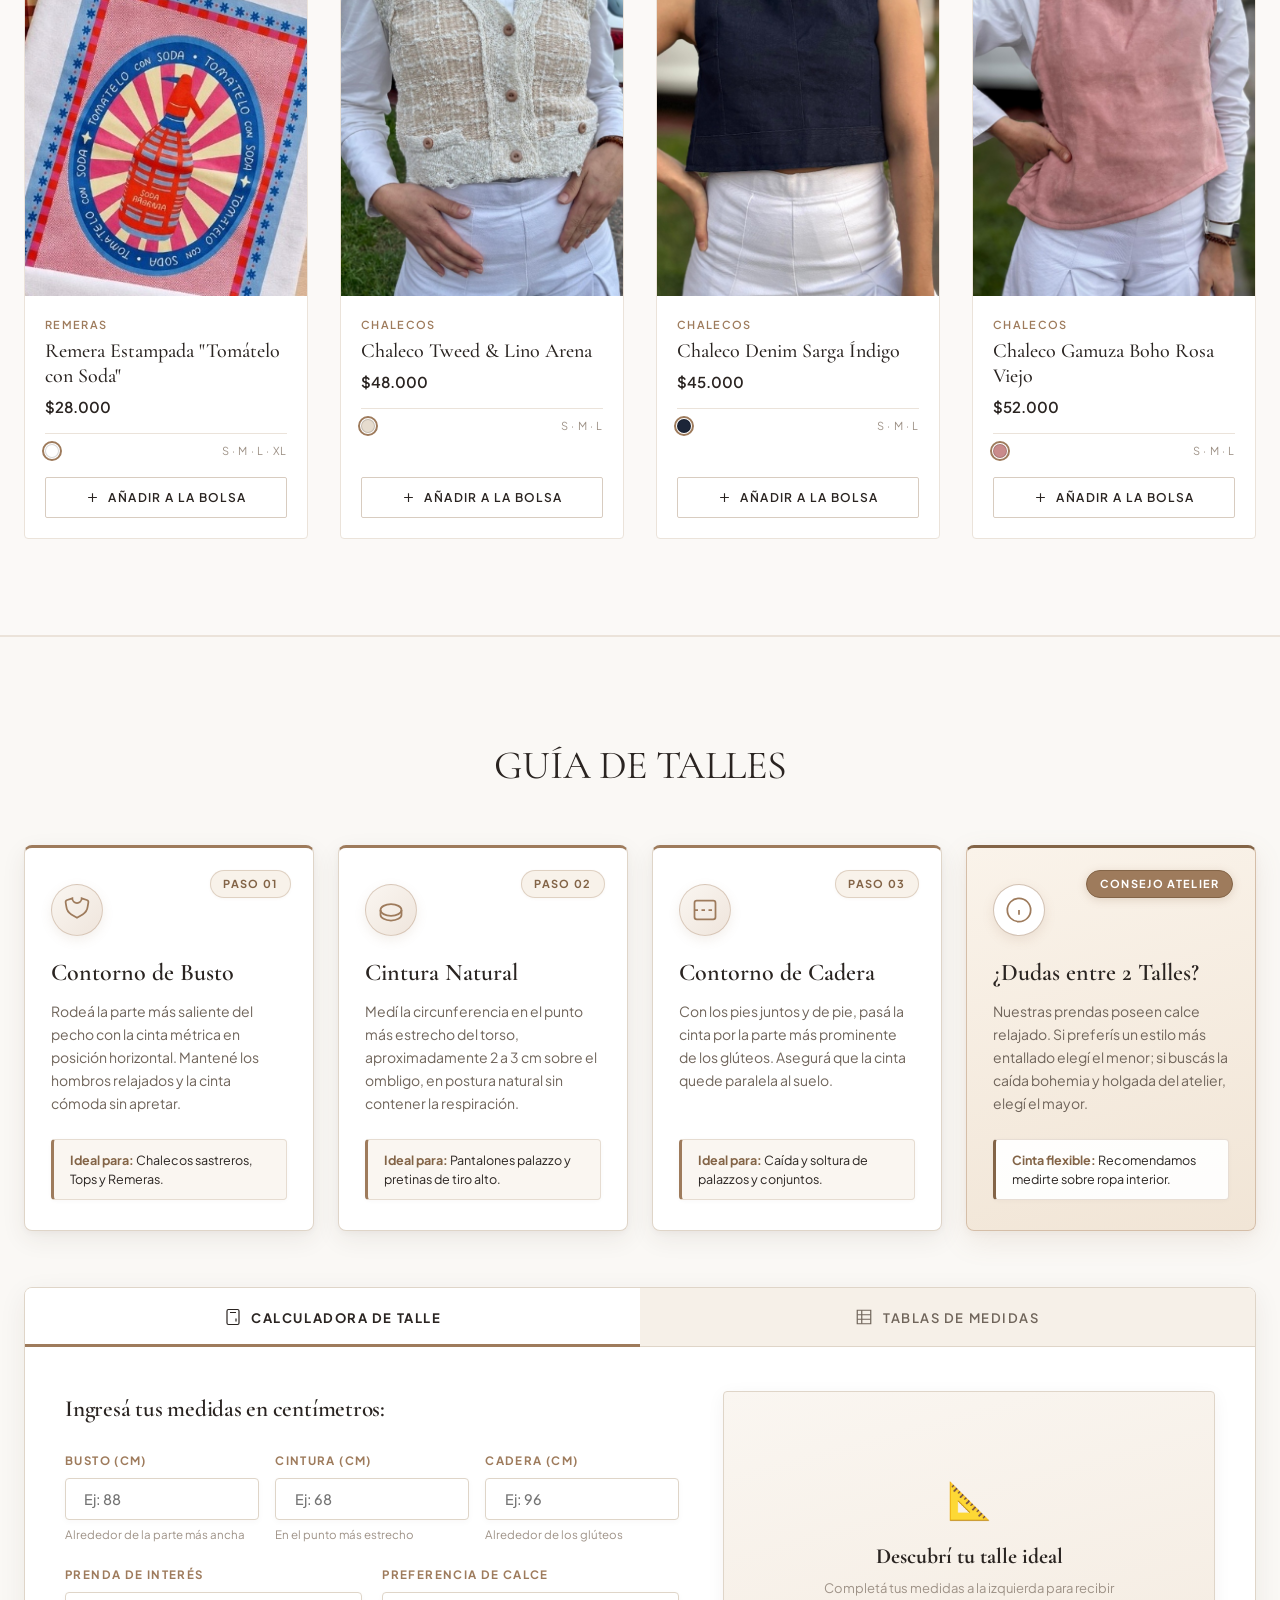
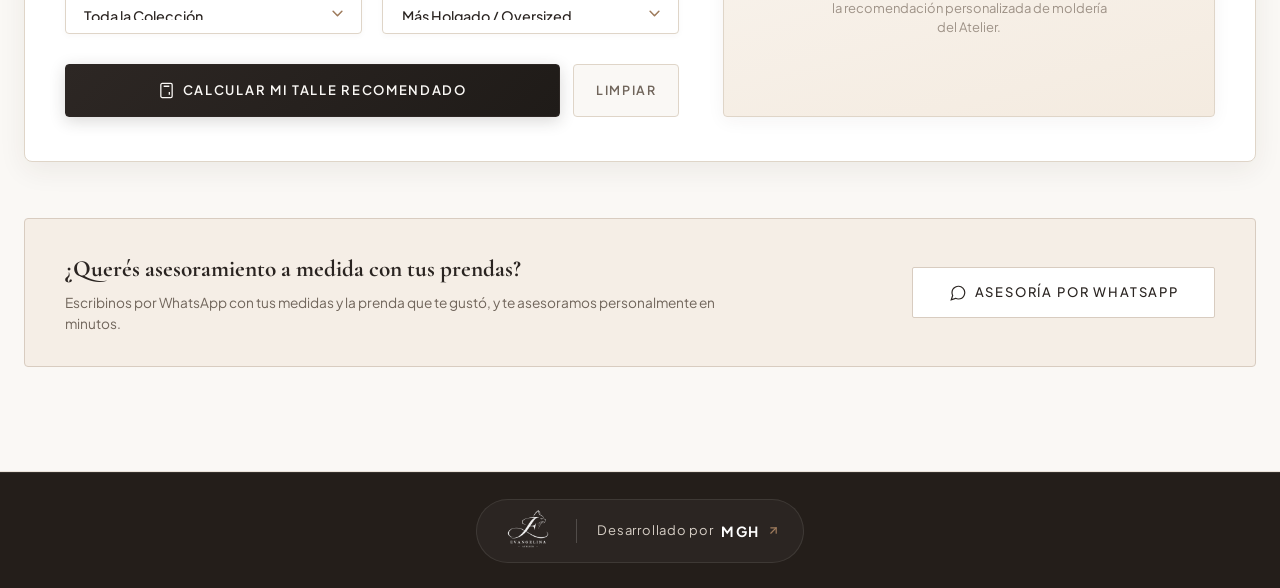
==== commit 0664c033: "Completely remove illustrated measurement technical sheet modal" ====
--- a/index.html
+++ b/index.html
@@ -213,7 +213,7 @@
         <!-- 4 Step Measurement Visual Cards -->
         <div class="measure-steps-grid" id="measure-steps-grid">
           <!-- Step 1: Busto -->
-          <div class="measure-step-card" onclick="openMeasureSheet('busto')" role="button" tabindex="0" onkeydown="if(event.key==='Enter'||event.key===' ')openMeasureSheet('busto')" title="Hacer clic para abrir ficha técnica ilustrada con dibujo">
+          <div class="measure-step-card">
             <div class="step-badge">Paso 01</div>
             <div class="step-icon">
               <svg width="28" height="28" viewBox="0 0 24 24" fill="none" stroke="currentColor" stroke-width="1.5">
@@ -227,18 +227,10 @@
             <div class="step-tip">
               <strong>Ideal para:</strong> Chalecos sastreros, Tops y Remeras.
             </div>
-            <div class="step-card-trigger">
-              <span class="trigger-label">Ver Ficha Técnica con Dibujo</span>
-              <span class="trigger-icon">
-                <svg width="14" height="14" viewBox="0 0 24 24" fill="none" stroke="currentColor" stroke-width="2.2" stroke-linecap="round" stroke-linejoin="round">
-                  <path d="M7 17L17 7M17 7H7M17 7V17"/>
-                </svg>
-              </span>
-            </div>
           </div>
 
           <!-- Step 2: Cintura -->
-          <div class="measure-step-card" onclick="openMeasureSheet('cintura')" role="button" tabindex="0" onkeydown="if(event.key==='Enter'||event.key===' ')openMeasureSheet('cintura')" title="Hacer clic para abrir ficha técnica ilustrada con dibujo">
+          <div class="measure-step-card">
             <div class="step-badge">Paso 02</div>
             <div class="step-icon">
               <svg width="28" height="28" viewBox="0 0 24 24" fill="none" stroke="currentColor" stroke-width="1.5">
@@ -253,18 +245,10 @@
             <div class="step-tip">
               <strong>Ideal para:</strong> Pantalones palazzo y pretinas de tiro alto.
             </div>
-            <div class="step-card-trigger">
-              <span class="trigger-label">Ver Ficha Técnica con Dibujo</span>
-              <span class="trigger-icon">
-                <svg width="14" height="14" viewBox="0 0 24 24" fill="none" stroke="currentColor" stroke-width="2.2" stroke-linecap="round" stroke-linejoin="round">
-                  <path d="M7 17L17 7M17 7H7M17 7V17"/>
-                </svg>
-              </span>
-            </div>
           </div>
 
           <!-- Step 3: Cadera -->
-          <div class="measure-step-card" onclick="openMeasureSheet('cadera')" role="button" tabindex="0" onkeydown="if(event.key==='Enter'||event.key===' ')openMeasureSheet('cadera')" title="Hacer clic para abrir ficha técnica ilustrada con dibujo">
+          <div class="measure-step-card">
             <div class="step-badge">Paso 03</div>
             <div class="step-icon">
               <svg width="28" height="28" viewBox="0 0 24 24" fill="none" stroke="currentColor" stroke-width="1.5">
@@ -279,18 +263,10 @@
             <div class="step-tip">
               <strong>Ideal para:</strong> Caída y soltura de palazzos y conjuntos.
             </div>
-            <div class="step-card-trigger">
-              <span class="trigger-label">Ver Ficha Técnica con Dibujo</span>
-              <span class="trigger-icon">
-                <svg width="14" height="14" viewBox="0 0 24 24" fill="none" stroke="currentColor" stroke-width="2.2" stroke-linecap="round" stroke-linejoin="round">
-                  <path d="M7 17L17 7M17 7H7M17 7V17"/>
-                </svg>
-              </span>
-            </div>
           </div>
 
           <!-- Step 4: Consejo de Calce -->
-          <div class="measure-step-card measure-card-highlight" onclick="openMeasureSheet('consejo')" role="button" tabindex="0" onkeydown="if(event.key==='Enter'||event.key===' ')openMeasureSheet('consejo')" title="Hacer clic para abrir ficha de calce y dudas de talle">
+          <div class="measure-step-card measure-card-highlight">
             <div class="step-badge">Consejo Atelier</div>
             <div class="step-icon">
               <svg width="28" height="28" viewBox="0 0 24 24" fill="none" stroke="currentColor" stroke-width="1.5">
@@ -305,14 +281,6 @@
             </p>
             <div class="step-tip">
               <strong>Cinta flexible:</strong> Recomendamos medirte sobre ropa interior.
-            </div>
-            <div class="step-card-trigger">
-              <span class="trigger-label">Ver Ficha de Calce Ilustrada</span>
-              <span class="trigger-icon">
-                <svg width="14" height="14" viewBox="0 0 24 24" fill="none" stroke="currentColor" stroke-width="2.2" stroke-linecap="round" stroke-linejoin="round">
-                  <path d="M7 17L17 7M17 7H7M17 7V17"/>
-                </svg>
-              </span>
             </div>
           </div>
         </div>
@@ -543,78 +511,7 @@
     </div>
   </aside>
 
-  <!-- ==========================================
-       MODAL: FICHA TÉCNICA ILUSTRADA DE MEDICIÓN
-       ========================================== -->
-  <div class="modal-overlay measure-sheet-overlay" id="measure-sheet-overlay" role="dialog" aria-modal="true" aria-labelledby="sheet-modal-title" onclick="if(event.target===this)closeMeasureSheet()">
-    <div class="modal-card measure-sheet-card">
-      <button class="modal-close-btn" onclick="closeMeasureSheet()" aria-label="Cerrar ficha técnica">✕</button>
-
-      <!-- Sheet Header -->
-      <div class="sheet-modal-header">
-        <div class="sheet-header-top-row">
-          <div class="sheet-header-badges">
-            <span class="sheet-kicker">Atelier Evangelina • Moldería & Calce</span>
-            <span class="sheet-doc-id">GUÍA ANATÓMICA</span>
-          </div>
-          <span class="sheet-esc-hint">Presioná ESC para cerrar</span>
-        </div>
-        <h3 class="sheet-title" id="sheet-modal-title">Ficha Técnica de Medición Ilustrada</h3>
-        <p class="sheet-subtitle">Esquema visual y recomendaciones de alta costura para tomar tus medidas exactas y disfrutar la caída bohemia de nuestras prendas.</p>
-      </div>
-
-      <!-- Tab Navigation for the 4 Steps -->
-      <div class="sheet-tabs-nav" role="tablist">
-        <button type="button" class="sheet-nav-tab active" id="sheet-tab-btn-busto" onclick="switchMeasureSheetTab('busto')" role="tab">
-          <span class="sheet-tab-num">01</span>
-          <span class="sheet-tab-label">Contorno de Busto</span>
-        </button>
-        <button type="button" class="sheet-nav-tab" id="sheet-tab-btn-cintura" onclick="switchMeasureSheetTab('cintura')" role="tab">
-          <span class="sheet-tab-num">02</span>
-          <span class="sheet-tab-label">Cintura Natural</span>
-        </button>
-        <button type="button" class="sheet-nav-tab" id="sheet-tab-btn-cadera" onclick="switchMeasureSheetTab('cadera')" role="tab">
-          <span class="sheet-tab-num">03</span>
-          <span class="sheet-tab-label">Contorno de Cadera</span>
-        </button>
-        <button type="button" class="sheet-nav-tab" id="sheet-tab-btn-consejo" onclick="switchMeasureSheetTab('consejo')" role="tab">
-          <span class="sheet-tab-num">★</span>
-          <span class="sheet-tab-label">¿Dudas de Talle?</span>
-        </button>
-      </div>
-
-      <!-- Sheet Body: Two Columns (Illustration on Left, Step Guidance & Actions on Right) -->
-      <div class="sheet-body-grid">
-        <!-- Left: Technical Atelier Drawing / Illustration -->
-        <div class="sheet-drawing-col">
-          <div class="sheet-drawing-card">
-            <div class="drawing-header-bar">
-              <div class="drawing-header-left">
-                <span class="drawing-pulse-dot"></span>
-                <span class="drawing-tag" id="sheet-drawing-tag">Esquema Técnico Anatómico</span>
-              </div>
-              <span class="drawing-scale">Calce Evangelina Atelier</span>
-            </div>
-            
-            <!-- Dynamic Vector Illustration injected by JS -->
-            <div class="sheet-drawing-viewport" id="sheet-drawing-viewport">
-              <!-- Injected by JavaScript -->
-            </div>
-
-            <!-- Drawing Legend / Tape guide -->
-            <div class="drawing-legend" id="sheet-drawing-legend">
-              <!-- Injected by JavaScript -->
-            </div>
-          </div>
-        </div>
-
-        <!-- Right: Technical Guidance, Rules & Actions -->
-        <div class="sheet-info-col" id="sheet-info-col">
-          <!-- Injected by JavaScript -->
-        </div>
-      </div>
-    </div>
-  </div>
+
 
   <!-- Quick View Modal -->
   <div class="modal-overlay" id="quick-view-overlay">
--- a/styles.css
+++ b/styles.css
@@ -700,6 +700,11 @@
   height: 100%;
   object-fit: cover;
   object-position: right center;
+  image-rendering: -webkit-optimize-contrast;
+  image-rendering: crisp-edges;
+  filter: contrast(1.03) brightness(1.01) saturate(1.02);
+  transform: translateZ(0);
+  backface-visibility: hidden;
 }
 
 .hero-overlay {
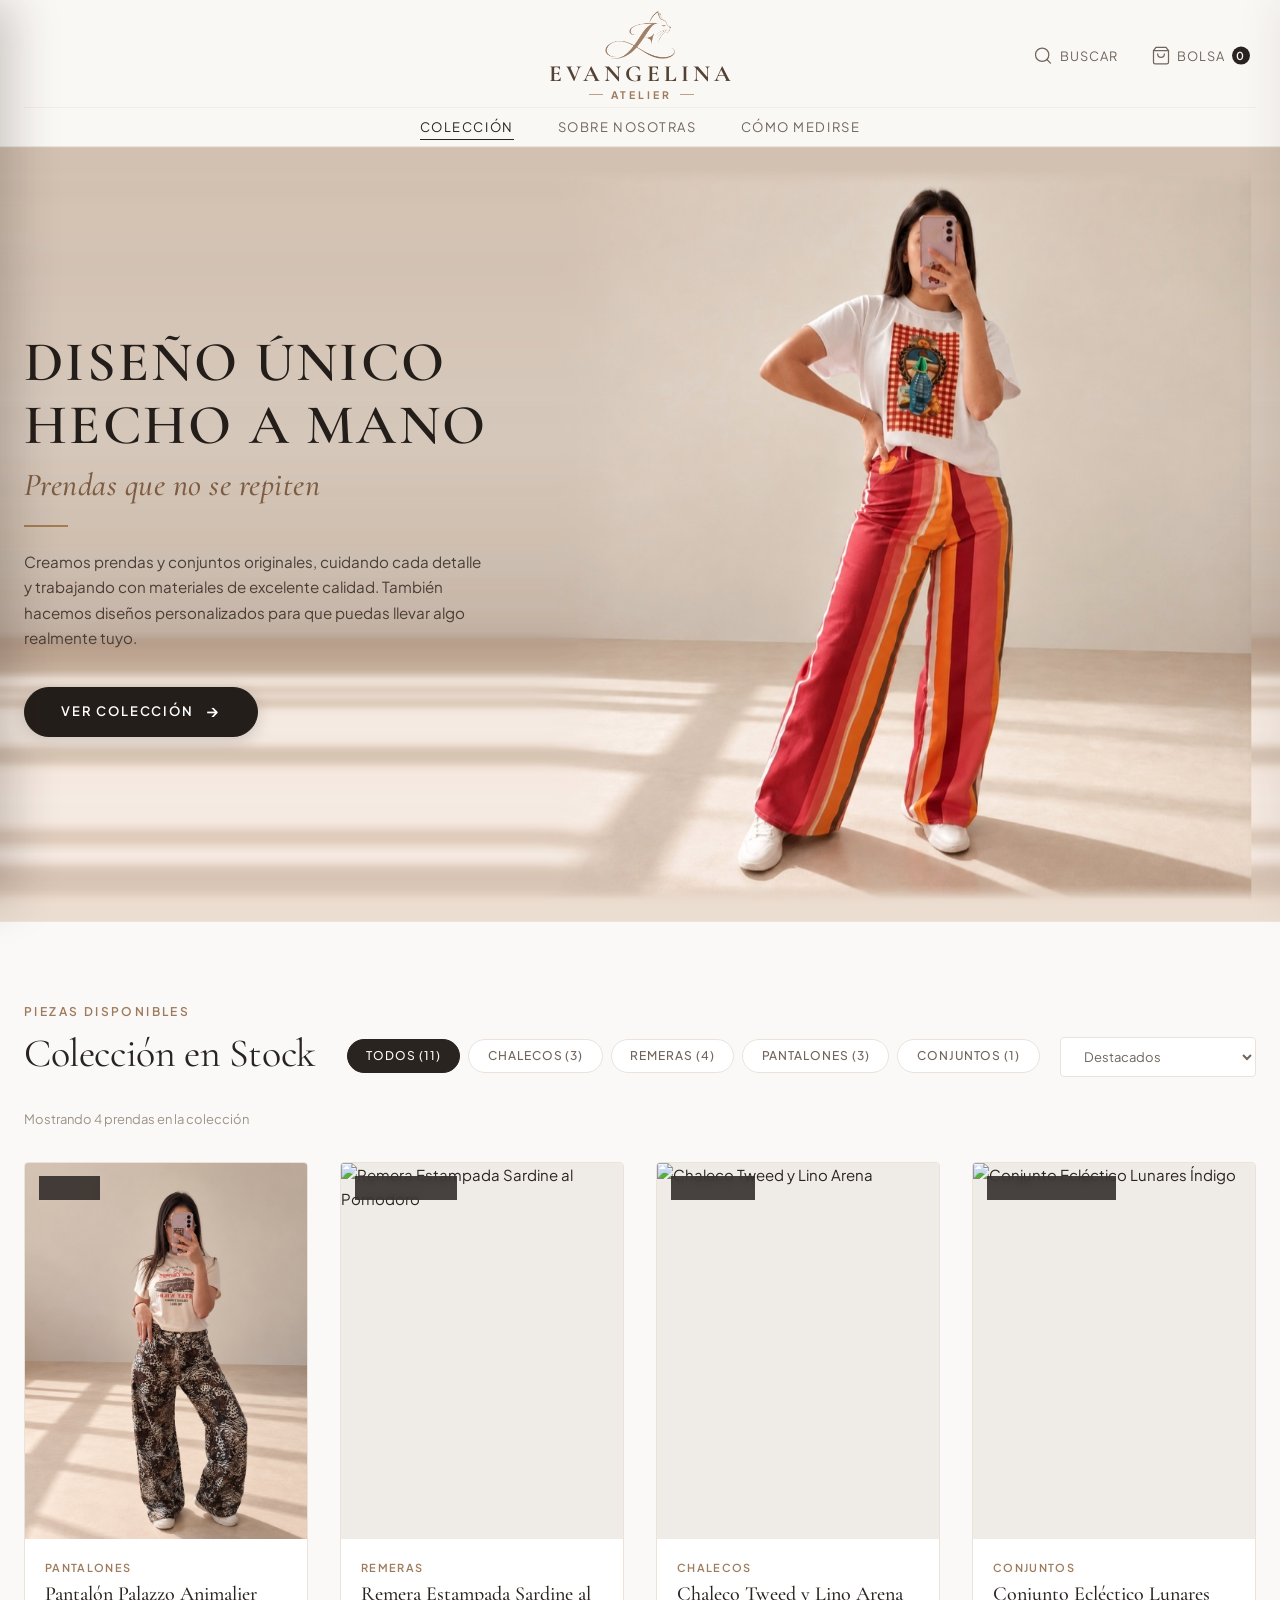
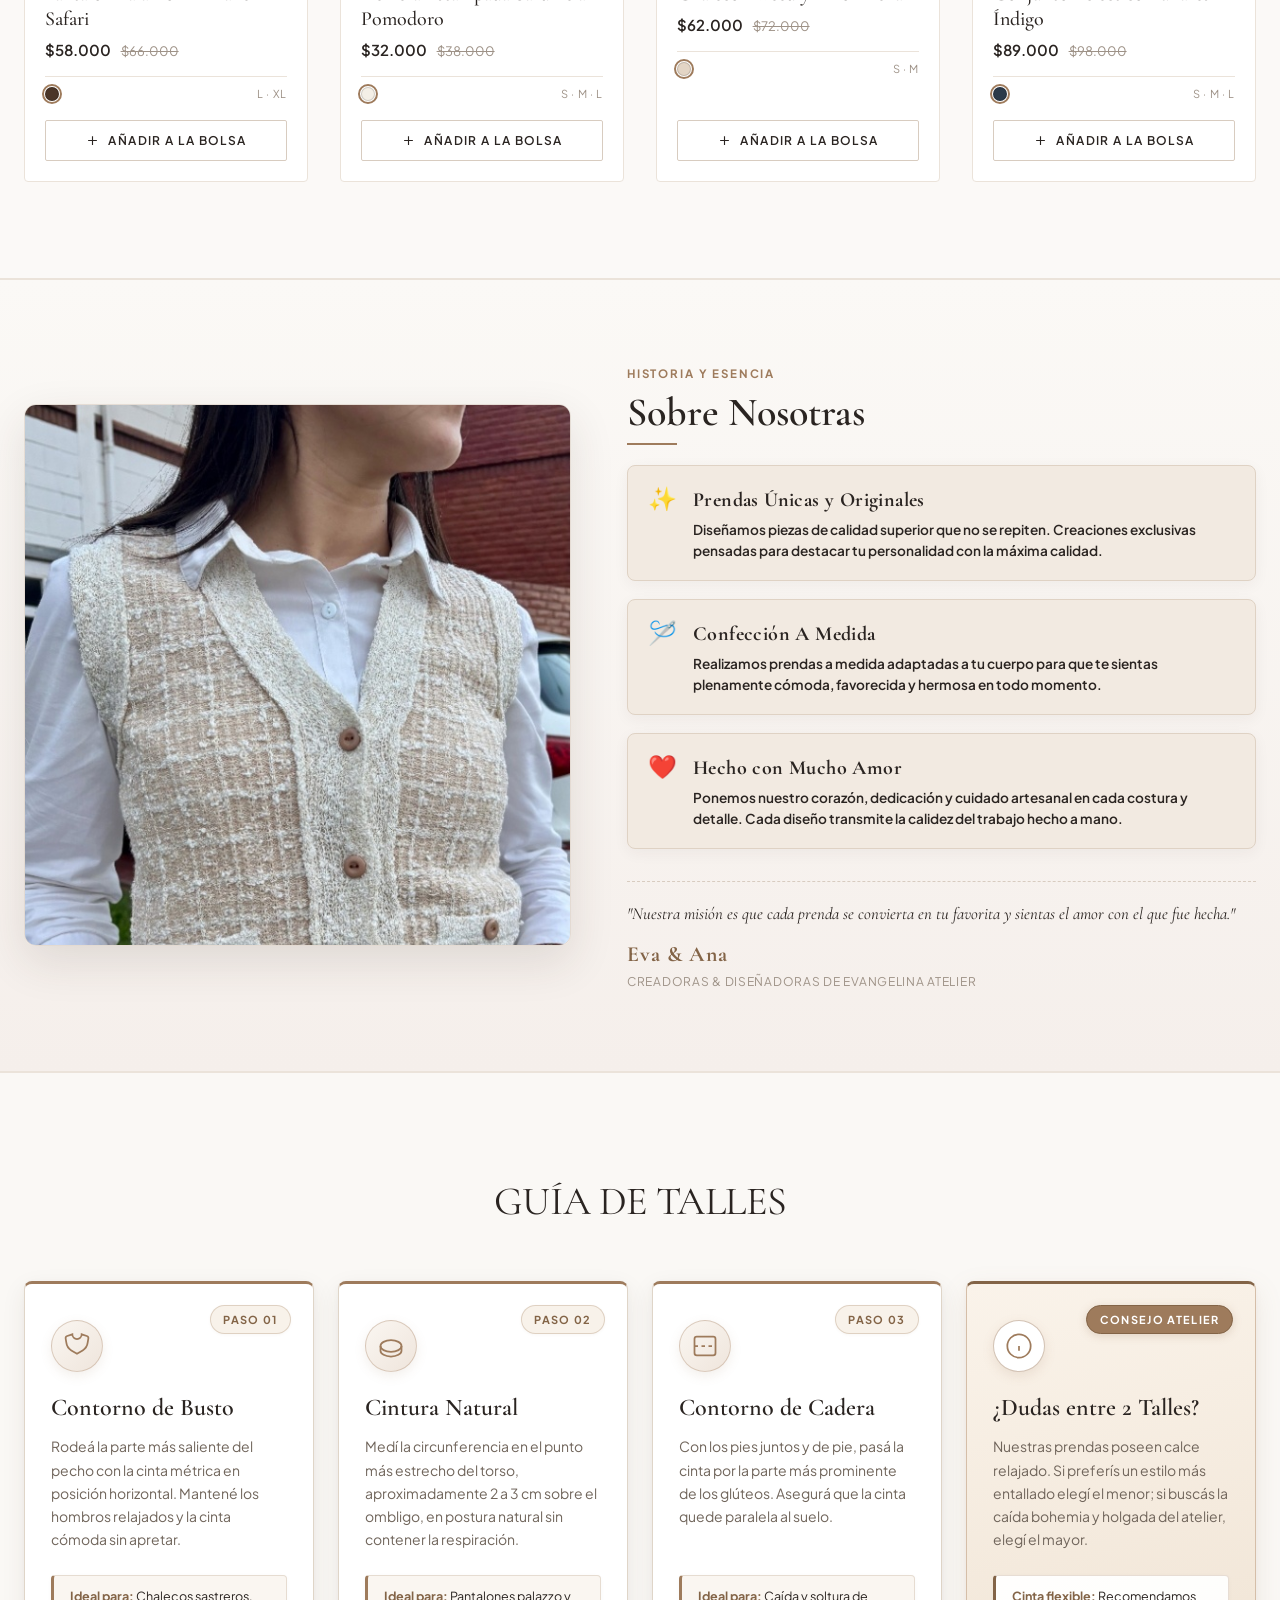
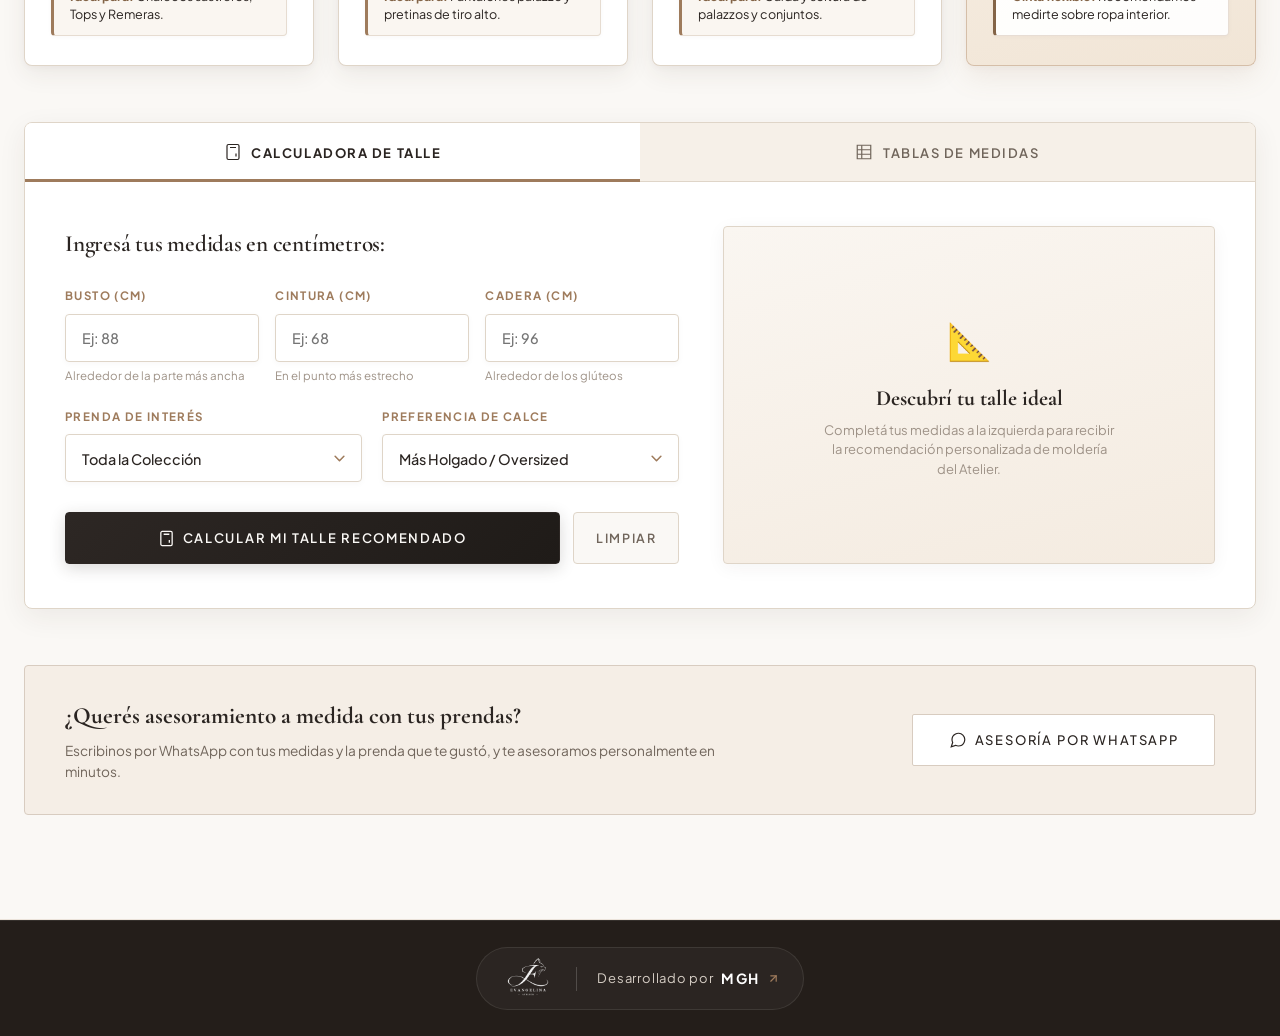
==== commit 386337ff: "feat: add products.json dataset and implement real-time product synchronization between backoffice a" ====
--- a/index.html
+++ b/index.html
@@ -73,6 +73,7 @@
       <nav class="nav-desktop-centered" aria-label="Navegación principal">
         <ul class="nav-list">
           <li><a href="#coleccion" class="nav-link active">Colección</a></li>
+          <li><a href="#sobre-nosotras" class="nav-link">Sobre Nosotras</a></li>
           <li><a href="#como-medirse" class="nav-link" id="nav-how-to-measure">Cómo Medirse</a></li>
         </ul>
       </nav>
@@ -93,6 +94,7 @@
     </div>
     <nav class="mobile-nav">
       <a href="#coleccion" class="mobile-nav-link">Nueva Colección</a>
+      <a href="#sobre-nosotras" class="mobile-nav-link">Sobre Nosotras</a>
       <a href="#como-medirse" class="mobile-nav-link">Cómo Medirse & Talles</a>
       <a href="#contacto" class="mobile-nav-link">Contacto</a>
       <a href="admin.html" class="mobile-nav-link" style="color: var(--bronze-hover); font-weight: 600;">⚙️ Panel Admin</a>
@@ -196,6 +198,60 @@
         <!-- Products Grid -->
         <div class="products-grid" id="products-grid">
           <!-- Populated dynamically by app.js with real items only -->
+        </div>
+      </div>
+    </section>
+
+    <!-- Sección Sobre Nosotras (Eva & Ana) -->
+    <section class="about-us-section" id="sobre-nosotras">
+      <div class="container about-us-container">
+        <div class="about-us-grid">
+          <div class="about-us-image-col">
+            <div class="about-us-image-frame">
+              <img src="assets/chaleco-tweed-crema.jpg" alt="Confección artesanal de autor - Evangelina Atelier" class="about-us-img" />
+            </div>
+          </div>
+          
+          <div class="about-us-text-col">
+            <span class="section-tag-gold">HISTORIA Y ESENCIA</span>
+            <h2 class="about-us-heading">Sobre Nosotras</h2>
+            <div class="about-heading-divider"></div>
+            
+
+            <div class="about-pillars-grid">
+              <div class="pillar-card">
+                <div class="pillar-icon">✨</div>
+                <div class="pillar-content">
+                  <h3 class="pillar-title">Prendas Únicas y Originales</h3>
+                  <p class="pillar-desc">Diseñamos piezas de calidad superior que no se repiten. Creaciones exclusivas pensadas para destacar tu personalidad con la máxima calidad.</p>
+                </div>
+              </div>
+
+              <div class="pillar-card">
+                <div class="pillar-icon">🪡</div>
+                <div class="pillar-content">
+                  <h3 class="pillar-title">Confección A Medida</h3>
+                  <p class="pillar-desc">Realizamos prendas a medida adaptadas a tu cuerpo para que te sientas plenamente cómoda, favorecida y hermosa en todo momento.</p>
+                </div>
+              </div>
+
+              <div class="pillar-card">
+                <div class="pillar-icon">❤️</div>
+                <div class="pillar-content">
+                  <h3 class="pillar-title">Hecho con Mucho Amor</h3>
+                  <p class="pillar-desc">Ponemos nuestro corazón, dedicación y cuidado artesanal en cada costura y detalle. Cada diseño transmite la calidez del trabajo hecho a mano.</p>
+                </div>
+              </div>
+            </div>
+
+            <div class="about-authors-sign">
+              <p class="sign-quote">"Nuestra misión es que cada prenda se convierta en tu favorita y sientas el amor con el que fue hecha."</p>
+              <div class="sign-footer">
+                <span class="authors-name">Eva & Ana</span>
+                <span class="authors-role">Creadoras & Diseñadoras de Evangelina Atelier</span>
+              </div>
+            </div>
+          </div>
         </div>
       </div>
     </section>
@@ -473,11 +529,7 @@
         <span>Subtotal</span>
         <span class="cart-subtotal-val" id="cart-subtotal">$0</span>
       </div>
-      <div class="cart-summary-line shipping-line">
-        <span>Envío estimado</span>
-        <span id="cart-shipping-val">Calculado en el checkout</span>
-      </div>
-      <p class="cart-installments-text">Hasta 3 o 6 cuotas sin interés con tarjetas seleccionadas.</p>
+
       
       <div id="cart-summary-actions">
         <button class="btn btn-primary btn-checkout" id="checkout-btn" onclick="toggleCartCheckoutForm(true)">
--- a/styles.css
+++ b/styles.css
@@ -1128,7 +1128,9 @@
 }
 
 .sort-wrap select {
-  padding: 0.55rem 1.2rem;
+  height: 40px;
+  line-height: 1.4;
+  padding: 0.45rem 1.2rem;
   font-size: 0.8125rem;
   border: 1px solid var(--border-subtle);
   background-color: var(--bg-surface);
@@ -1136,6 +1138,7 @@
   border-radius: var(--radius-sm);
   outline: none;
   cursor: pointer;
+  box-sizing: border-box;
 }
 
 .sort-wrap select:focus {
@@ -2288,7 +2291,8 @@
 .form-group select,
 .form-group textarea {
   width: 100%;
-  height: 42px;
+  height: 44px;
+  line-height: 1.4;
   padding: 0.55rem 0.85rem;
   font-size: 0.825rem;
   color: var(--text-main);
@@ -2308,6 +2312,9 @@
 }
 
 .form-group select {
+  height: 46px;
+  line-height: 46px;
+  padding: 0 2rem 0 0.85rem;
   appearance: auto;
   cursor: pointer;
 }
@@ -2842,11 +2849,16 @@
 
 body.admin-page .admin-login-screen {
   background: linear-gradient(135deg, var(--bg-sand) 0%, var(--bg-body) 100%);
-  display: flex;
-  align-items: center;
-  justify-content: center;
-  height: 100%;
-  width: 100%;
+  display: flex !important;
+  flex-direction: column !important;
+  align-items: center !important;
+  justify-content: center !important;
+  flex: 1 1 auto !important;
+  width: 100% !important;
+  height: 100% !important;
+  min-height: calc(100vh - 70px) !important;
+  padding: 2rem 1rem !important;
+  box-sizing: border-box !important;
 }
 
 /* Fullscreen Window Overlay */
@@ -3018,23 +3030,28 @@
 
 /* Login Screen */
 .admin-login-screen {
-  flex: 1;
-  display: flex;
+  flex: 1 1 auto;
+  display: flex;
+  flex-direction: column;
   align-items: center;
   justify-content: center;
-  padding: 2rem;
+  padding: 2rem 1rem;
   overflow-y: auto;
+  width: 100%;
+  box-sizing: border-box;
 }
 
 .admin-login-card {
-  max-width: 460px;
+  max-width: 480px;
   width: 100%;
+  margin: auto !important;
   background-color: #FFFFFF;
   border: 1px solid var(--border-subtle);
-  border-radius: var(--radius-md);
-  padding: 2.5rem 2rem;
-  box-shadow: var(--shadow-subtle);
+  border-radius: var(--radius-lg);
+  padding: 2.75rem 2.25rem;
+  box-shadow: 0 16px 45px rgba(50, 40, 30, 0.09);
   text-align: center;
+  box-sizing: border-box;
 }
 
 .admin-login-icon {
@@ -5117,13 +5134,14 @@
   margin-bottom: 0.5rem;
 }
 
-.calc-inputs-col input[type="number"],
-.calc-inputs-col select {
+.calc-inputs-col input[type="number"] {
   width: 100%;
+  height: 48px;
+  line-height: normal;
   background-color: #FFFFFF;
   border: 1.5px solid #DFD5C8;
   border-radius: var(--radius-sm);
-  padding: 0.85rem 1.15rem;
+  padding: 0.75rem 1rem;
   font-family: var(--font-body);
   font-size: 0.9rem;
   font-weight: 500;
@@ -5131,17 +5149,32 @@
   box-shadow: 0 2px 6px rgba(60, 45, 35, 0.03);
   transition: border-color var(--transition-fast), box-shadow var(--transition-fast), background-color var(--transition-fast);
   outline: none;
+  box-sizing: border-box;
 }
 
 .calc-inputs-col select {
+  width: 100%;
+  height: 48px;
+  line-height: 48px;
+  background-color: #FFFFFF;
+  border: 1.5px solid #DFD5C8;
+  border-radius: var(--radius-sm);
+  padding: 0 2.4rem 0 1rem;
+  font-family: var(--font-body);
+  font-size: 0.9rem;
+  font-weight: 500;
+  color: var(--text-main);
+  box-shadow: 0 2px 6px rgba(60, 45, 35, 0.03);
+  transition: border-color var(--transition-fast), box-shadow var(--transition-fast), background-color var(--transition-fast);
+  outline: none;
+  box-sizing: border-box;
   appearance: none;
   -webkit-appearance: none;
   -moz-appearance: none;
   background-image: url("data:image/svg+xml,%3Csvg width='12' height='8' viewBox='0 0 12 8' fill='none' xmlns='http://www.w3.org/2000/svg'%3E%3Cpath d='M1 1.5L6 6.5L11 1.5' stroke='%239E7B5C' stroke-width='1.8' stroke-linecap='round' stroke-linejoin='round'/%3E%3C/svg%3E");
   background-repeat: no-repeat;
-  background-position: right 1.15rem center;
+  background-position: right 1rem center;
   background-size: 11px 7px;
-  padding-right: 2.6rem;
   cursor: pointer;
 }
 
@@ -5448,6 +5481,11 @@
   .measure-calc-grid {
     grid-template-columns: 1fr;
     gap: 2rem;
+  }
+
+  .form-row-2 {
+    grid-template-columns: 1fr;
+    gap: 0.85rem;
   }
 
   .calc-result-col {
@@ -7033,3 +7071,275 @@
     white-space: nowrap;
   }
 }
+
+/* Mobile Responsiveness for Admin Login Screen */
+@media (max-width: 576px) {
+  .admin-login-screen,
+  body.admin-page .admin-login-screen {
+    padding: 1.25rem 0.85rem !important;
+    min-height: calc(100dvh - 60px) !important;
+  }
+
+  .admin-login-card {
+    padding: 1.85rem 1.25rem !important;
+    border-radius: 14px !important;
+    box-shadow: 0 8px 30px rgba(50, 40, 30, 0.08) !important;
+  }
+
+  .admin-login-icon {
+    font-size: 2rem !important;
+    margin-bottom: 0.35rem !important;
+  }
+
+  .admin-login-title {
+    font-size: 1.45rem !important;
+    margin: 0.35rem 0 0.25rem !important;
+  }
+
+  .admin-login-sub {
+    font-size: 0.785rem !important;
+    margin-bottom: 1.25rem !important;
+  }
+
+  .login-tabs {
+    margin-bottom: 1.25rem !important;
+  }
+
+  .login-tab-btn {
+    padding: 0.55rem 0.35rem !important;
+    font-size: 0.72rem !important;
+  }
+}
+
+/* ==========================================================================
+   SECCIÓN SOBRE NOSOTRAS (EVA & ANA)
+   ========================================================================== */
+.about-us-section {
+  padding: 5rem 0;
+  background: linear-gradient(180deg, #FBF9F6 0%, #F5EFEB 100%);
+  border-top: 1px solid var(--border-subtle);
+  border-bottom: 1px solid var(--border-subtle);
+  position: relative;
+}
+
+.about-us-container {
+  max-width: var(--container-max);
+}
+
+.about-us-grid {
+  display: grid;
+  grid-template-columns: 1fr 1.15fr;
+  gap: 3.5rem;
+  align-items: center;
+}
+
+.about-us-image-frame {
+  position: relative;
+  border-radius: var(--radius-lg);
+  overflow: hidden;
+  box-shadow: 0 16px 45px rgba(60, 45, 35, 0.12);
+  border: 1px solid rgba(216, 204, 192, 0.6);
+}
+
+.about-us-img {
+  width: 100%;
+  height: auto;
+  max-height: 540px;
+  aspect-ratio: 3 / 4;
+  object-fit: cover;
+  object-position: center top;
+  display: block;
+  transition: transform 0.6s cubic-bezier(0.25, 0.46, 0.45, 0.94);
+}
+
+.about-us-image-frame:hover .about-us-img {
+  transform: scale(1.03);
+}
+
+.about-badge-float {
+  position: absolute;
+  bottom: 1.25rem;
+  right: 1.25rem;
+  background: rgba(255, 255, 255, 0.94);
+  backdrop-filter: blur(10px);
+  border: 1px solid var(--border-subtle);
+  border-radius: var(--radius-md);
+  padding: 0.75rem 1.15rem;
+  display: flex;
+  align-items: center;
+  gap: 0.75rem;
+  box-shadow: 0 6px 20px rgba(50, 40, 30, 0.1);
+}
+
+.about-badge-float .badge-icon {
+  font-size: 1.35rem;
+}
+
+.about-badge-float .badge-title {
+  display: block;
+  font-family: var(--font-body);
+  font-size: 0.75rem;
+  font-weight: 700;
+  color: var(--bronze-primary);
+  text-transform: uppercase;
+  letter-spacing: 0.08em;
+}
+
+.about-badge-float .badge-sub {
+  display: block;
+  font-size: 0.7rem;
+  color: var(--text-secondary);
+}
+
+.section-tag-gold {
+  display: inline-block;
+  font-family: var(--font-body);
+  font-size: 0.72rem;
+  font-weight: 700;
+  text-transform: uppercase;
+  letter-spacing: 0.16em;
+  color: var(--bronze-primary);
+  margin-bottom: 0.35rem;
+}
+
+.about-us-heading {
+  font-family: var(--font-editorial);
+  font-size: 2.5rem;
+  font-weight: 600;
+  color: var(--text-main);
+  line-height: 1.15;
+  margin-bottom: 0.5rem;
+}
+
+.about-heading-divider {
+  width: 50px;
+  height: 2px;
+  background-color: var(--bronze-primary);
+  margin-bottom: 1.25rem;
+}
+
+.about-lead-paragraph {
+  font-size: 1.025rem;
+  line-height: 1.65;
+  color: var(--text-main);
+  margin-bottom: 1.75rem;
+}
+
+.about-pillars-grid {
+  display: flex;
+  flex-direction: column;
+  gap: 1.15rem;
+  margin-bottom: 2rem;
+}
+
+.pillar-card {
+  display: flex;
+  align-items: flex-start;
+  gap: 1rem;
+  background-color: #F2EAE1;
+  border: 1px solid #DFD2C4;
+  border-radius: var(--radius-md);
+  padding: 1.15rem 1.25rem;
+  box-shadow: 0 4px 15px rgba(50, 40, 30, 0.05);
+  transition: transform var(--transition-fast), border-color var(--transition-fast), background-color var(--transition-fast);
+}
+
+.pillar-card:hover {
+  transform: translateY(-2px);
+  background-color: #EDE3D8;
+  border-color: var(--bronze-primary);
+}
+
+.pillar-icon {
+  font-size: 1.45rem;
+  line-height: 1;
+  padding-top: 2px;
+}
+
+.pillar-title {
+  font-family: var(--font-editorial);
+  font-size: 1.25rem;
+  font-weight: 700;
+  color: var(--text-main);
+  margin-bottom: 0.25rem;
+}
+
+.pillar-desc {
+  font-size: 0.85rem;
+  font-weight: 600;
+  line-height: 1.5;
+  color: var(--text-main);
+}
+
+.about-authors-sign {
+  border-top: 1px dashed var(--border-medium);
+  padding-top: 1.25rem;
+  margin-top: 0.5rem;
+}
+
+.sign-quote {
+  font-family: var(--font-editorial);
+  font-style: italic;
+  font-size: 1.05rem;
+  color: var(--text-main);
+  margin-bottom: 0.75rem;
+  line-height: 1.4;
+}
+
+.authors-name {
+  display: block;
+  font-family: var(--font-editorial);
+  font-size: 1.35rem;
+  font-weight: 700;
+  color: var(--bronze-hover);
+  letter-spacing: 0.05em;
+}
+
+.authors-role {
+  display: block;
+  font-size: 0.75rem;
+  color: var(--text-muted);
+  letter-spacing: 0.06em;
+  text-transform: uppercase;
+}
+
+@media (max-width: 992px) {
+  .about-us-section {
+    padding: 3.5rem 0;
+  }
+  .about-us-grid {
+    grid-template-columns: 1fr;
+    gap: 2.25rem;
+  }
+  .about-us-img {
+    max-height: 440px;
+    aspect-ratio: 4 / 5;
+    object-position: center top;
+  }
+  .about-us-heading {
+    font-size: 2.1rem;
+  }
+}
+
+@media (max-width: 576px) {
+  .about-us-section {
+    padding: 2.75rem 0;
+  }
+  .about-us-img {
+    max-height: 380px;
+    aspect-ratio: 1 / 1;
+    object-position: center 15%;
+    border-radius: var(--radius-md);
+  }
+  .about-us-heading {
+    font-size: 1.8rem;
+  }
+  .about-badge-float {
+    bottom: 0.75rem;
+    right: 0.75rem;
+    padding: 0.5rem 0.85rem;
+  }
+  .pillar-card {
+    padding: 0.95rem 1rem;
+  }
+}
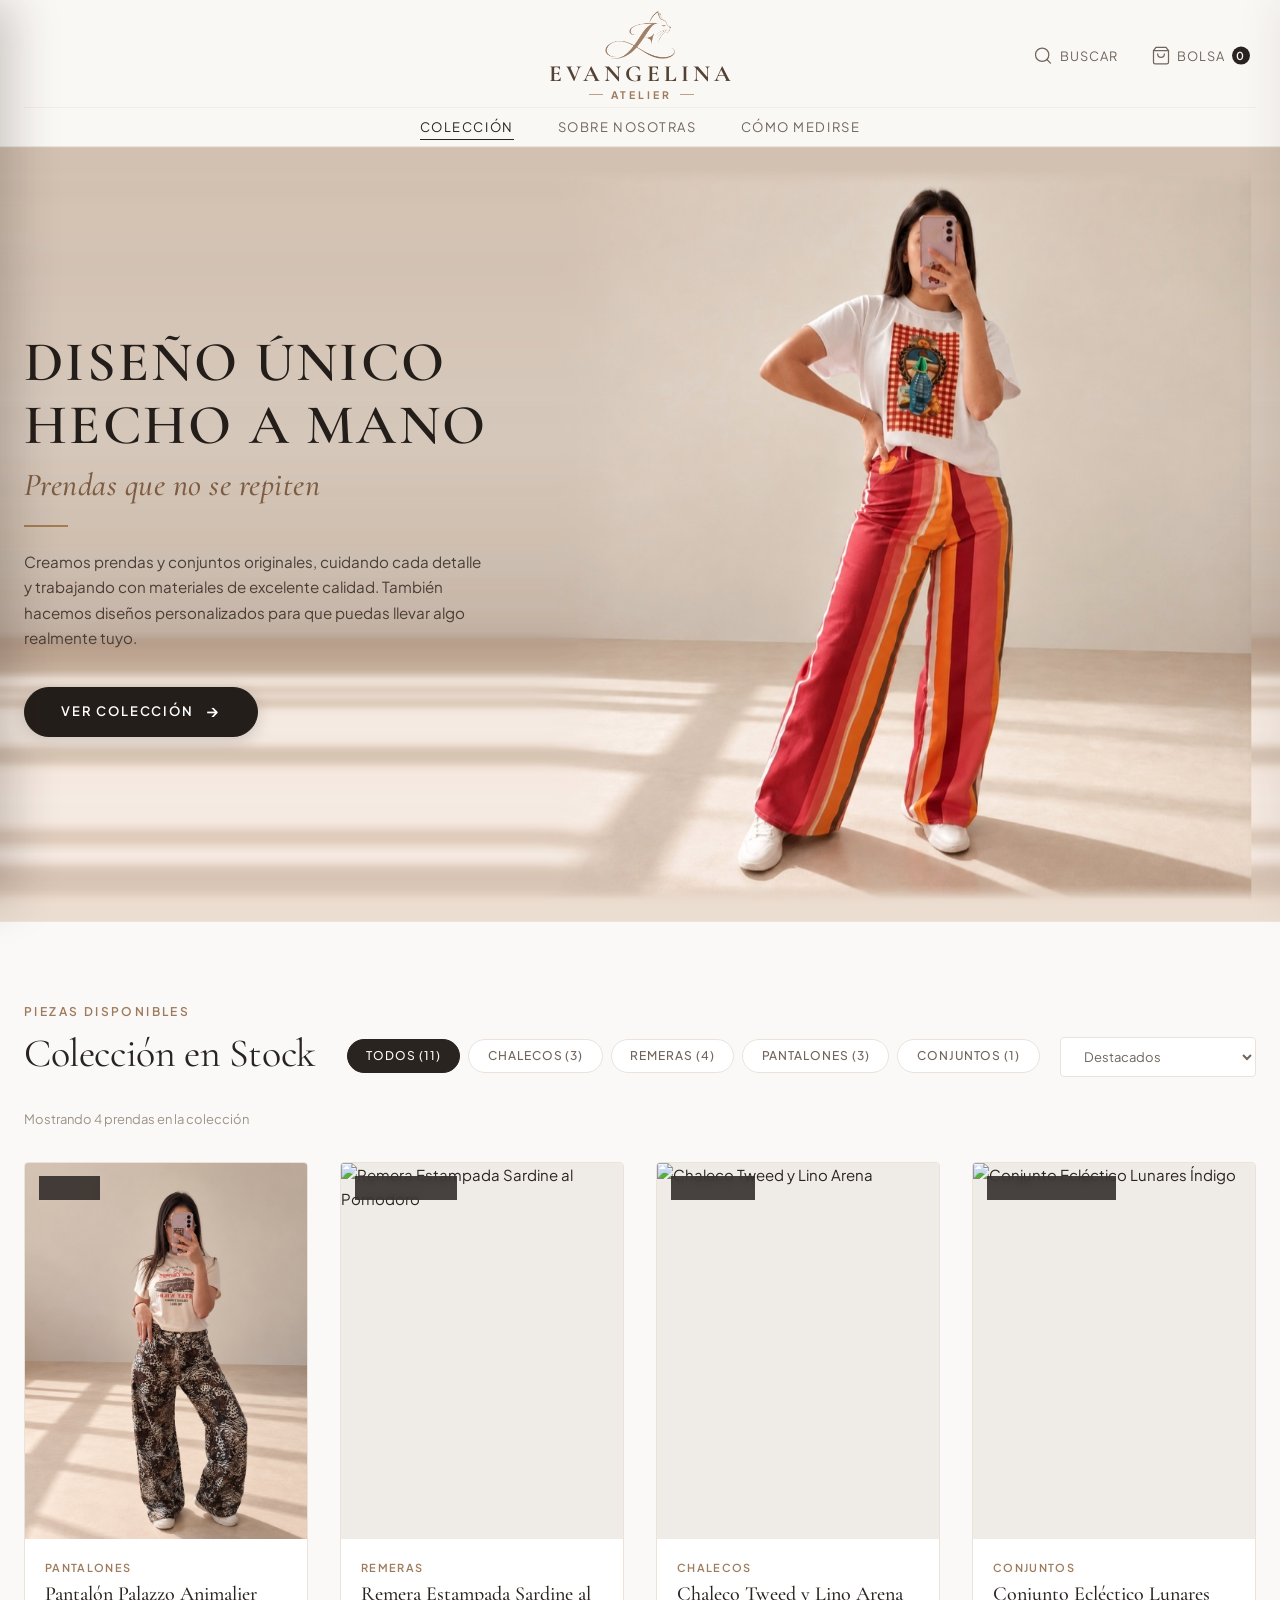
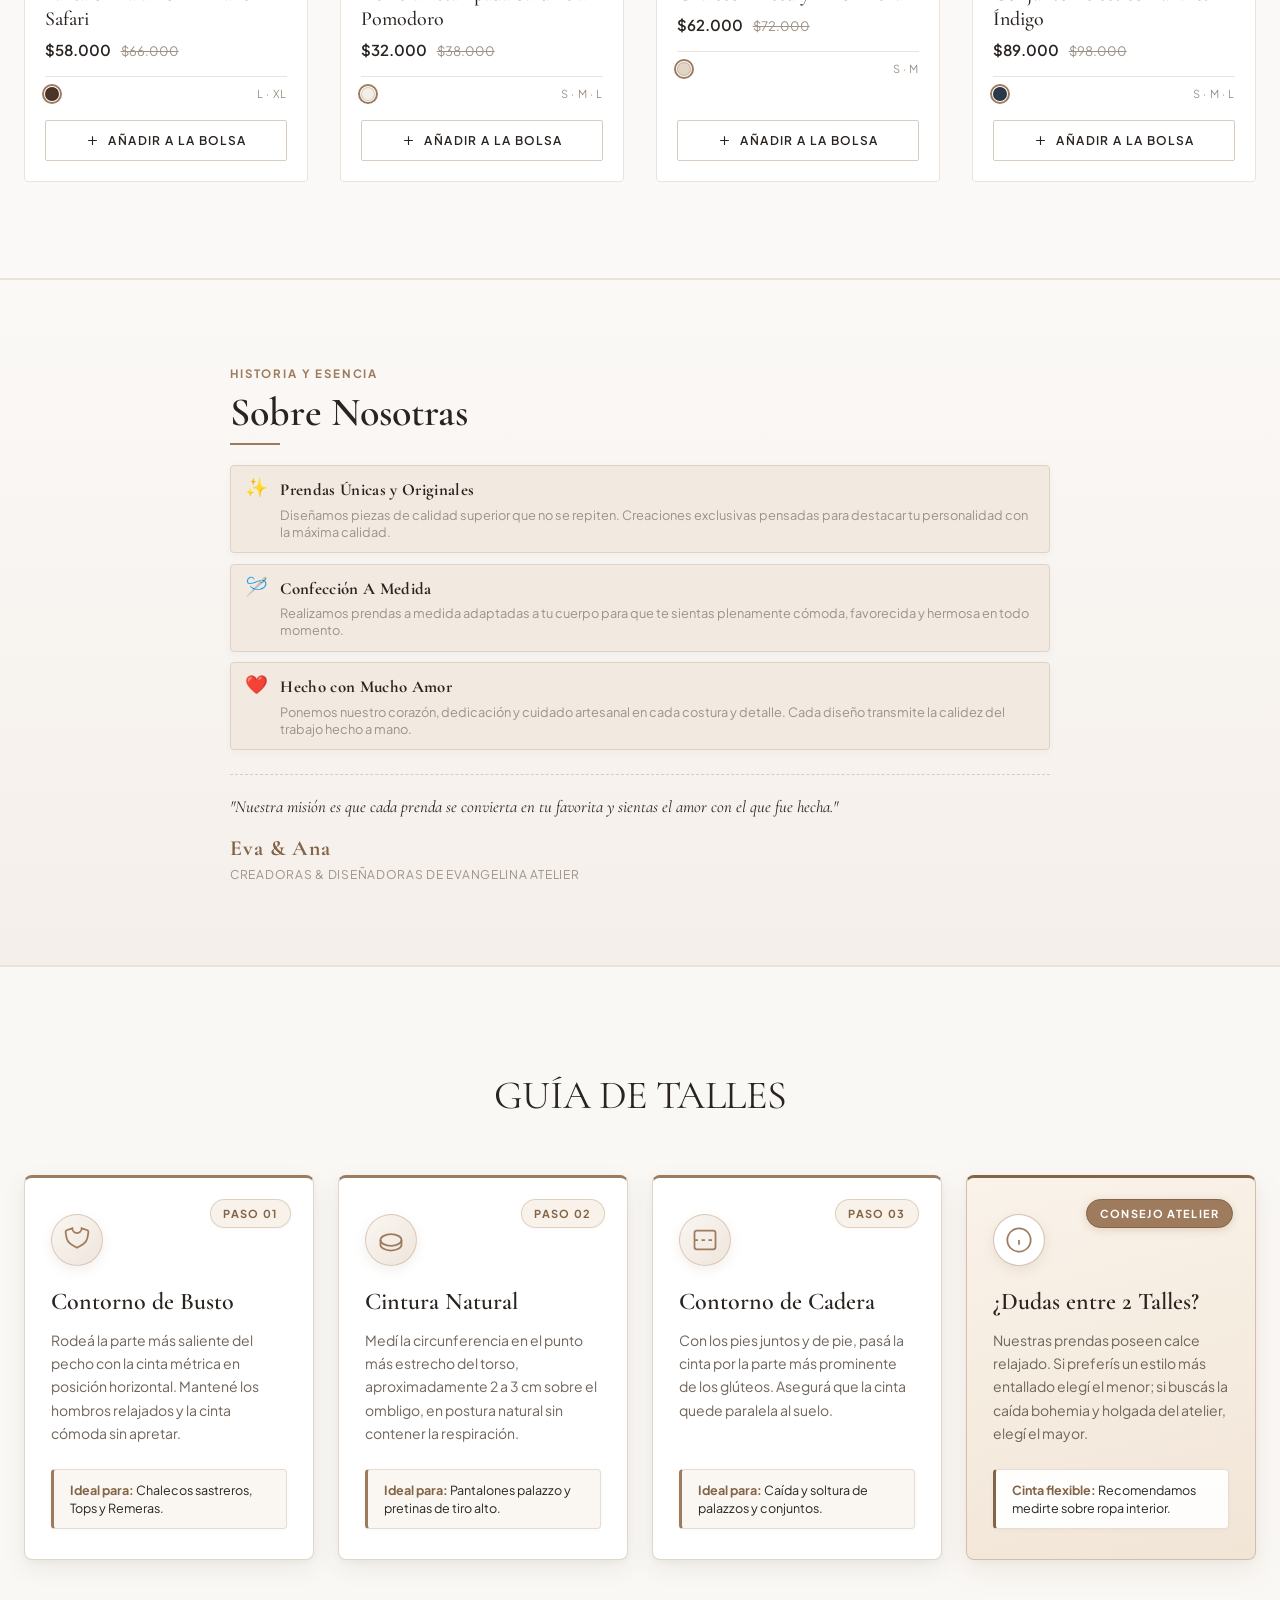
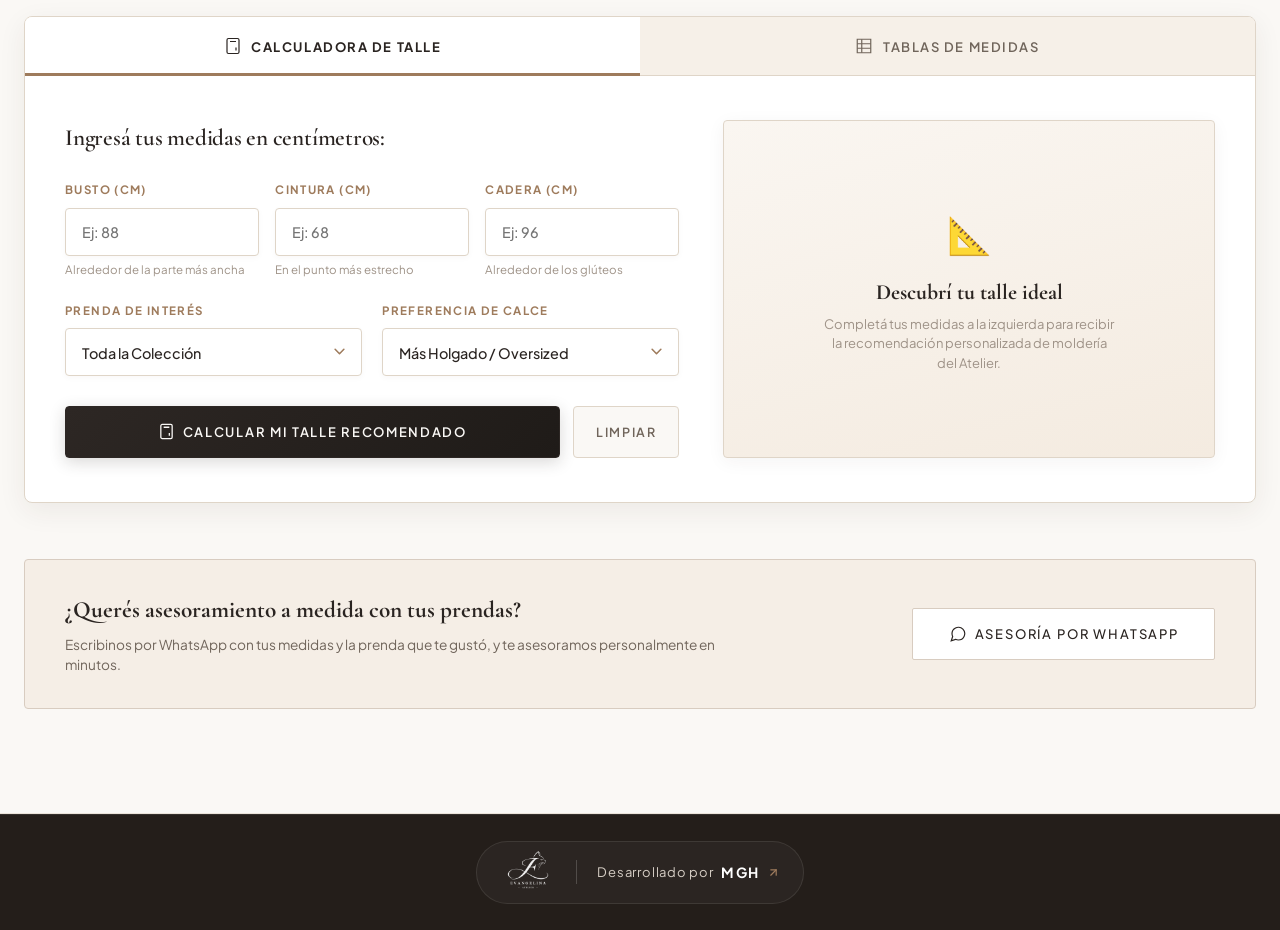
==== commit 8894ceb3: "fix: remove requested photo from Sobre Nosotras section" ====
--- a/index.html
+++ b/index.html
@@ -206,12 +206,6 @@
     <section class="about-us-section" id="sobre-nosotras">
       <div class="container about-us-container">
         <div class="about-us-grid">
-          <div class="about-us-image-col">
-            <div class="about-us-image-frame">
-              <img src="assets/chaleco-tweed-crema.jpg" alt="Confección artesanal de autor - Evangelina Atelier" class="about-us-img" />
-            </div>
-          </div>
-          
           <div class="about-us-text-col">
             <span class="section-tag-gold">HISTORIA Y ESENCIA</span>
             <h2 class="about-us-heading">Sobre Nosotras</h2>
--- a/styles.css
+++ b/styles.css
@@ -3665,7 +3665,7 @@
 
 .dash-card-title {
   font-family: var(--font-editorial);
-  font-size: 1.25rem;
+  font-size: 1.2rem;
   font-weight: 600;
   color: #2A2421;
   letter-spacing: 0.02em;
@@ -3673,6 +3673,7 @@
   display: flex;
   align-items: center;
   gap: 0.5rem;
+  white-space: nowrap;
 }
 
 .badge-subtle {
@@ -4162,12 +4163,14 @@
   background-color: #FFFFFF;
   border: 1px solid var(--border-subtle);
   border-radius: var(--radius-md);
-  overflow: hidden;
+  overflow-x: auto;
+  -webkit-overflow-scrolling: touch;
   box-shadow: var(--shadow-subtle);
 }
 
 .backoffice-table {
   width: 100%;
+  min-width: 860px;
   border-collapse: collapse;
   text-align: left;
   font-size: 0.8125rem;
@@ -4175,10 +4178,10 @@
 
 .backoffice-table th {
   background-color: var(--bg-sand);
-  padding: 0.9rem 1.1rem;
-  font-size: 0.72rem;
+  padding: 0.75rem 0.75rem;
+  font-size: 0.7rem;
   text-transform: uppercase;
-  letter-spacing: 0.08em;
+  letter-spacing: 0.06em;
   color: var(--text-secondary);
   border-bottom: 1px solid var(--border-medium);
   font-weight: 700;
@@ -4186,7 +4189,7 @@
 }
 
 .backoffice-table td {
-  padding: 0.9rem 1.1rem;
+  padding: 0.75rem 0.75rem;
   border-bottom: 1px solid var(--border-subtle);
   color: var(--text-main);
   vertical-align: middle;
@@ -6684,7 +6687,7 @@
 
 .custom-orders-grid {
   display: grid;
-  grid-template-columns: repeat(auto-fill, minmax(420px, 1fr));
+  grid-template-columns: repeat(auto-fill, minmax(360px, 1fr));
   gap: 1.5rem;
   margin-top: 1.5rem;
 }
@@ -6699,12 +6702,14 @@
   background: linear-gradient(165deg, #FFFFFF 0%, #FDFBF8 60%, #F8F5F0 100%);
   border: 1px solid rgba(196, 172, 146, 0.45);
   border-radius: 14px;
-  padding: 1.5rem;
+  padding: 1.35rem;
   display: flex;
   flex-direction: column;
   box-shadow: 0 4px 20px -2px rgba(50, 38, 28, 0.05), 0 2px 6px -1px rgba(50, 38, 28, 0.03);
   position: relative;
   overflow: hidden;
+  box-sizing: border-box;
+  width: 100%;
   transition: transform 0.28s cubic-bezier(0.16, 1, 0.3, 1), box-shadow 0.28s cubic-bezier(0.16, 1, 0.3, 1), border-color 0.28s ease;
 }
 
@@ -6747,7 +6752,7 @@
 
 .custom-customer-name {
   font-family: var(--font-editorial);
-  font-size: 1.45rem;
+  font-size: 1.35rem;
   font-weight: 600;
   color: #241E1A;
   margin: 0;
@@ -6756,9 +6761,9 @@
 
 .custom-content-split {
   display: flex;
-  gap: 1.15rem;
+  gap: 1rem;
   align-items: flex-start;
-  margin-bottom: 1.15rem;
+  margin-bottom: 1rem;
 }
 
 .custom-content-main {
@@ -6767,7 +6772,7 @@
 }
 
 .custom-garment-title {
-  font-size: 0.95rem;
+  font-size: 0.92rem;
   font-weight: 700;
   color: #2A2421;
   margin-bottom: 0.35rem;
@@ -6785,9 +6790,9 @@
 }
 
 .custom-ref-thumb {
-  width: 110px;
-  height: 140px;
-  border-radius: 10px;
+  width: 95px;
+  height: 125px;
+  border-radius: 8px;
   object-fit: cover;
   border: 1px solid rgba(196, 172, 146, 0.45);
   box-shadow: 0 4px 14px rgba(44, 34, 25, 0.1);
@@ -6805,7 +6810,7 @@
   border: 1px solid rgba(196, 172, 146, 0.28);
   border-radius: 10px;
   padding: 0.75rem 0.85rem;
-  margin-bottom: 1.15rem;
+  margin-bottom: 1rem;
 }
 
 .custom-measurements-title {
@@ -6820,35 +6825,33 @@
 
 .custom-measurements-grid {
   display: grid;
-  grid-template-columns: repeat(4, 1fr);
-  gap: 0.5rem;
-}
-
-@media (max-width: 480px) {
-  .custom-measurements-grid {
-    grid-template-columns: repeat(2, 1fr);
-  }
+  grid-template-columns: repeat(auto-fit, minmax(75px, 1fr));
+  gap: 0.4rem;
 }
 
 .measurement-box {
   background: #FFFFFF;
   border: 1px solid rgba(196, 172, 146, 0.3);
   border-radius: 6px;
-  padding: 0.45rem 0.5rem;
+  padding: 0.4rem 0.3rem;
   text-align: center;
+  box-sizing: border-box;
 }
 
 .m-label {
-  font-size: 0.65rem;
+  font-size: 0.62rem;
   color: #8C8074;
   text-transform: uppercase;
   font-weight: 600;
   display: block;
   margin-bottom: 0.15rem;
+  white-space: nowrap;
+  overflow: hidden;
+  text-overflow: ellipsis;
 }
 
 .m-val {
-  font-size: 0.8125rem;
+  font-size: 0.8rem;
   font-weight: 700;
   color: #2A2421;
 }
@@ -6859,14 +6862,15 @@
   border: 1px solid rgba(196, 172, 146, 0.28);
   border-radius: 10px;
   padding: 0.85rem 1rem;
-  margin-bottom: 1.15rem;
+  margin-bottom: 1rem;
 }
 
 .custom-financials-row {
   display: flex;
   justify-content: space-between;
   align-items: center;
-  gap: 0.75rem;
+  gap: 0.5rem;
+  flex-wrap: wrap;
   margin-bottom: 0.65rem;
 }
 
@@ -6930,6 +6934,7 @@
   font-size: 0.785rem;
   color: #5A524A;
   margin-bottom: 0.75rem;
+  flex-wrap: wrap;
 }
 
 .custom-internal-notes {
@@ -6947,10 +6952,37 @@
 .custom-card-actions {
   display: flex;
   align-items: center;
-  gap: 0.65rem;
+  gap: 0.5rem;
+  flex-wrap: wrap;
   margin-top: auto;
   padding-top: 0.75rem;
   border-top: 1px solid rgba(196, 172, 146, 0.25);
+}
+
+@media (max-width: 576px) {
+  .custom-order-card {
+    padding: 1.1rem;
+    border-radius: 12px;
+  }
+  .custom-content-split {
+    flex-direction: column-reverse;
+  }
+  .custom-ref-thumb {
+    width: 100%;
+    height: 160px;
+  }
+  .custom-measurements-grid {
+    grid-template-columns: repeat(2, 1fr);
+  }
+  .custom-card-actions {
+    flex-direction: column;
+    align-items: stretch;
+  }
+  .custom-card-actions .btn {
+    width: 100%;
+    text-align: center;
+    justify-content: center;
+  }
 }
 
 .custom-card-actions .btn {
@@ -7127,10 +7159,9 @@
 }
 
 .about-us-grid {
-  display: grid;
-  grid-template-columns: 1fr 1.15fr;
-  gap: 3.5rem;
-  align-items: center;
+  display: block;
+  max-width: 820px;
+  margin: 0 auto;
 }
 
 .about-us-image-frame {
@@ -7228,19 +7259,19 @@
 .about-pillars-grid {
   display: flex;
   flex-direction: column;
-  gap: 1.15rem;
-  margin-bottom: 2rem;
+  gap: 0.65rem;
+  margin-bottom: 1.5rem;
 }
 
 .pillar-card {
   display: flex;
   align-items: flex-start;
-  gap: 1rem;
+  gap: 0.75rem;
   background-color: #F2EAE1;
   border: 1px solid #DFD2C4;
-  border-radius: var(--radius-md);
-  padding: 1.15rem 1.25rem;
-  box-shadow: 0 4px 15px rgba(50, 40, 30, 0.05);
+  border-radius: var(--radius-sm);
+  padding: 0.7rem 0.9rem;
+  box-shadow: 0 2px 8px rgba(50, 40, 30, 0.04);
   transition: transform var(--transition-fast), border-color var(--transition-fast), background-color var(--transition-fast);
 }
 
@@ -7251,24 +7282,24 @@
 }
 
 .pillar-icon {
-  font-size: 1.45rem;
+  font-size: 1.15rem;
   line-height: 1;
-  padding-top: 2px;
+  padding-top: 1px;
 }
 
 .pillar-title {
   font-family: var(--font-editorial);
-  font-size: 1.25rem;
+  font-size: 1.05rem;
   font-weight: 700;
   color: var(--text-main);
-  margin-bottom: 0.25rem;
+  margin-bottom: 0.15rem;
 }
 
 .pillar-desc {
-  font-size: 0.85rem;
-  font-weight: 600;
-  line-height: 1.5;
-  color: var(--text-main);
+  font-size: 0.8rem;
+  line-height: 1.35;
+  color: var(--text-muted);
+  margin: 0;
 }
 
 .about-authors-sign {
@@ -7343,3 +7374,259 @@
     padding: 0.95rem 1rem;
   }
 }
+
+/* ==========================================================================
+   ELEGANT ORDER DETAIL MODAL & CARDS
+   ========================================================================== */
+.order-card-header-styled {
+  background: linear-gradient(135deg, #FAF6F1 0%, #F5EFEB 100%);
+  border: 1px solid var(--border-subtle);
+  border-radius: var(--radius-md);
+  padding: 1.25rem 1.5rem;
+  margin-bottom: 1.25rem;
+}
+
+.order-header-top {
+  display: flex;
+  justify-content: space-between;
+  align-items: center;
+  flex-wrap: wrap;
+  gap: 1rem;
+}
+
+.order-type-badge {
+  display: inline-block;
+  font-size: 0.65rem;
+  font-weight: 700;
+  text-transform: uppercase;
+  letter-spacing: 0.12em;
+  color: var(--bronze-primary);
+  margin-bottom: 0.2rem;
+}
+
+.order-title-big {
+  font-family: var(--font-editorial);
+  font-size: 1.75rem;
+  font-weight: 700;
+  color: var(--text-main);
+  line-height: 1.15;
+  margin: 0;
+}
+
+.order-date-sub {
+  font-size: 0.785rem;
+  color: var(--text-secondary);
+}
+
+.order-header-right {
+  display: flex;
+  align-items: center;
+  gap: 1.25rem;
+}
+
+.order-total-badge-large {
+  background: #FFFFFF;
+  border: 1.5px solid var(--border-medium);
+  border-radius: var(--radius-sm);
+  padding: 0.5rem 1rem;
+  display: flex;
+  align-items: center;
+  gap: 0.5rem;
+  box-shadow: 0 2px 8px rgba(50, 40, 30, 0.04);
+}
+
+.order-total-badge-large .lbl {
+  font-size: 0.75rem;
+  color: var(--text-secondary);
+  text-transform: uppercase;
+  letter-spacing: 0.06em;
+}
+
+.order-total-badge-large .val {
+  font-family: var(--font-editorial);
+  font-size: 1.45rem;
+  font-weight: 700;
+  color: var(--bronze-hover);
+}
+
+.order-card-two-cols {
+  display: grid;
+  grid-template-columns: 1fr 1fr;
+  gap: 1.25rem;
+}
+
+.order-section-card {
+  background-color: #FFFFFF;
+  border: 1px solid var(--border-subtle);
+  border-radius: var(--radius-md);
+  padding: 1.25rem;
+  box-shadow: 0 3px 12px rgba(50, 40, 30, 0.03);
+}
+
+.order-section-card.margin-top-sm {
+  margin-top: 1.25rem;
+}
+
+.box-heading {
+  font-family: var(--font-editorial);
+  font-size: 1.15rem;
+  font-weight: 600;
+  color: var(--text-main);
+  margin-bottom: 0.85rem;
+  padding-bottom: 0.4rem;
+  border-bottom: 1px solid var(--border-subtle);
+}
+
+.customer-info-grid {
+  display: flex;
+  flex-direction: column;
+  gap: 0.45rem;
+  font-size: 0.85rem;
+}
+
+.c-info-item {
+  display: flex;
+  justify-content: space-between;
+  align-items: center;
+  padding: 0.2rem 0;
+  border-bottom: 1px dashed #F2EAE1;
+}
+
+.c-info-item:last-child {
+  border-bottom: none;
+}
+
+.c-label {
+  color: var(--text-secondary);
+  font-size: 0.8rem;
+}
+
+.c-val {
+  color: var(--text-main);
+}
+
+.btn-wa-action {
+  width: 100%;
+  padding: 0.65rem;
+  font-size: 0.785rem;
+  font-weight: 600;
+  background-color: #FAF6F1;
+  border: 1px solid var(--border-medium);
+  border-radius: var(--radius-sm);
+  color: #2D2724;
+  cursor: pointer;
+  transition: all var(--transition-fast);
+}
+
+.btn-wa-action:hover {
+  background-color: #25D366;
+  border-color: #25D366;
+  color: #FFFFFF;
+}
+
+.status-help-text {
+  font-size: 0.785rem;
+  color: var(--text-secondary);
+  margin-bottom: 0.85rem;
+}
+
+.status-select-btn-group {
+  display: flex;
+  align-items: center;
+  gap: 0.75rem;
+}
+
+.status-dropdown {
+  flex: 1;
+  height: 42px;
+  line-height: 42px;
+  padding: 0 2rem 0 0.85rem;
+  font-size: 0.85rem;
+  border: 1.5px solid var(--border-medium);
+  border-radius: var(--radius-sm);
+  background-color: #FAF8F5;
+  color: var(--text-main);
+  outline: none;
+  cursor: pointer;
+}
+
+.btn-update-action {
+  height: 42px;
+  padding: 0 1.25rem;
+  font-size: 0.785rem;
+  font-weight: 700;
+  letter-spacing: 0.06em;
+  text-transform: uppercase;
+  background-color: #2A2421;
+  border: 1px solid #2A2421;
+  color: #FAF8F5;
+  border-radius: var(--radius-sm);
+  cursor: pointer;
+  white-space: nowrap;
+  transition: background-color var(--transition-fast);
+}
+
+.btn-update-action:hover {
+  background-color: var(--bronze-primary);
+  border-color: var(--bronze-primary);
+}
+
+.order-items-list-styled {
+  display: flex;
+  flex-direction: column;
+  gap: 0.75rem;
+}
+
+.order-item-card {
+  display: flex;
+  justify-content: space-between;
+  align-items: center;
+  background-color: #FAF8F5;
+  border: 1px solid var(--border-subtle);
+  border-radius: var(--radius-sm);
+  padding: 0.85rem 1.15rem;
+}
+
+.order-item-name {
+  font-size: 0.9rem;
+  color: var(--text-main);
+  margin-bottom: 0.2rem;
+}
+
+.order-item-specs {
+  font-size: 0.785rem;
+  color: var(--text-secondary);
+}
+
+.order-item-right {
+  display: flex;
+  flex-direction: column;
+  align-items: flex-end;
+  gap: 0.2rem;
+}
+
+.order-item-unit {
+  font-size: 0.75rem;
+  color: var(--text-muted);
+}
+
+.order-item-total {
+  font-family: var(--font-editorial);
+  font-size: 1.15rem;
+  font-weight: 700;
+  color: var(--text-main);
+}
+
+@media (max-width: 768px) {
+  .order-card-two-cols {
+    grid-template-columns: 1fr;
+  }
+  .order-header-top {
+    flex-direction: column;
+    align-items: flex-start;
+  }
+  .order-header-right {
+    width: 100%;
+    justify-content: space-between;
+  }
+}
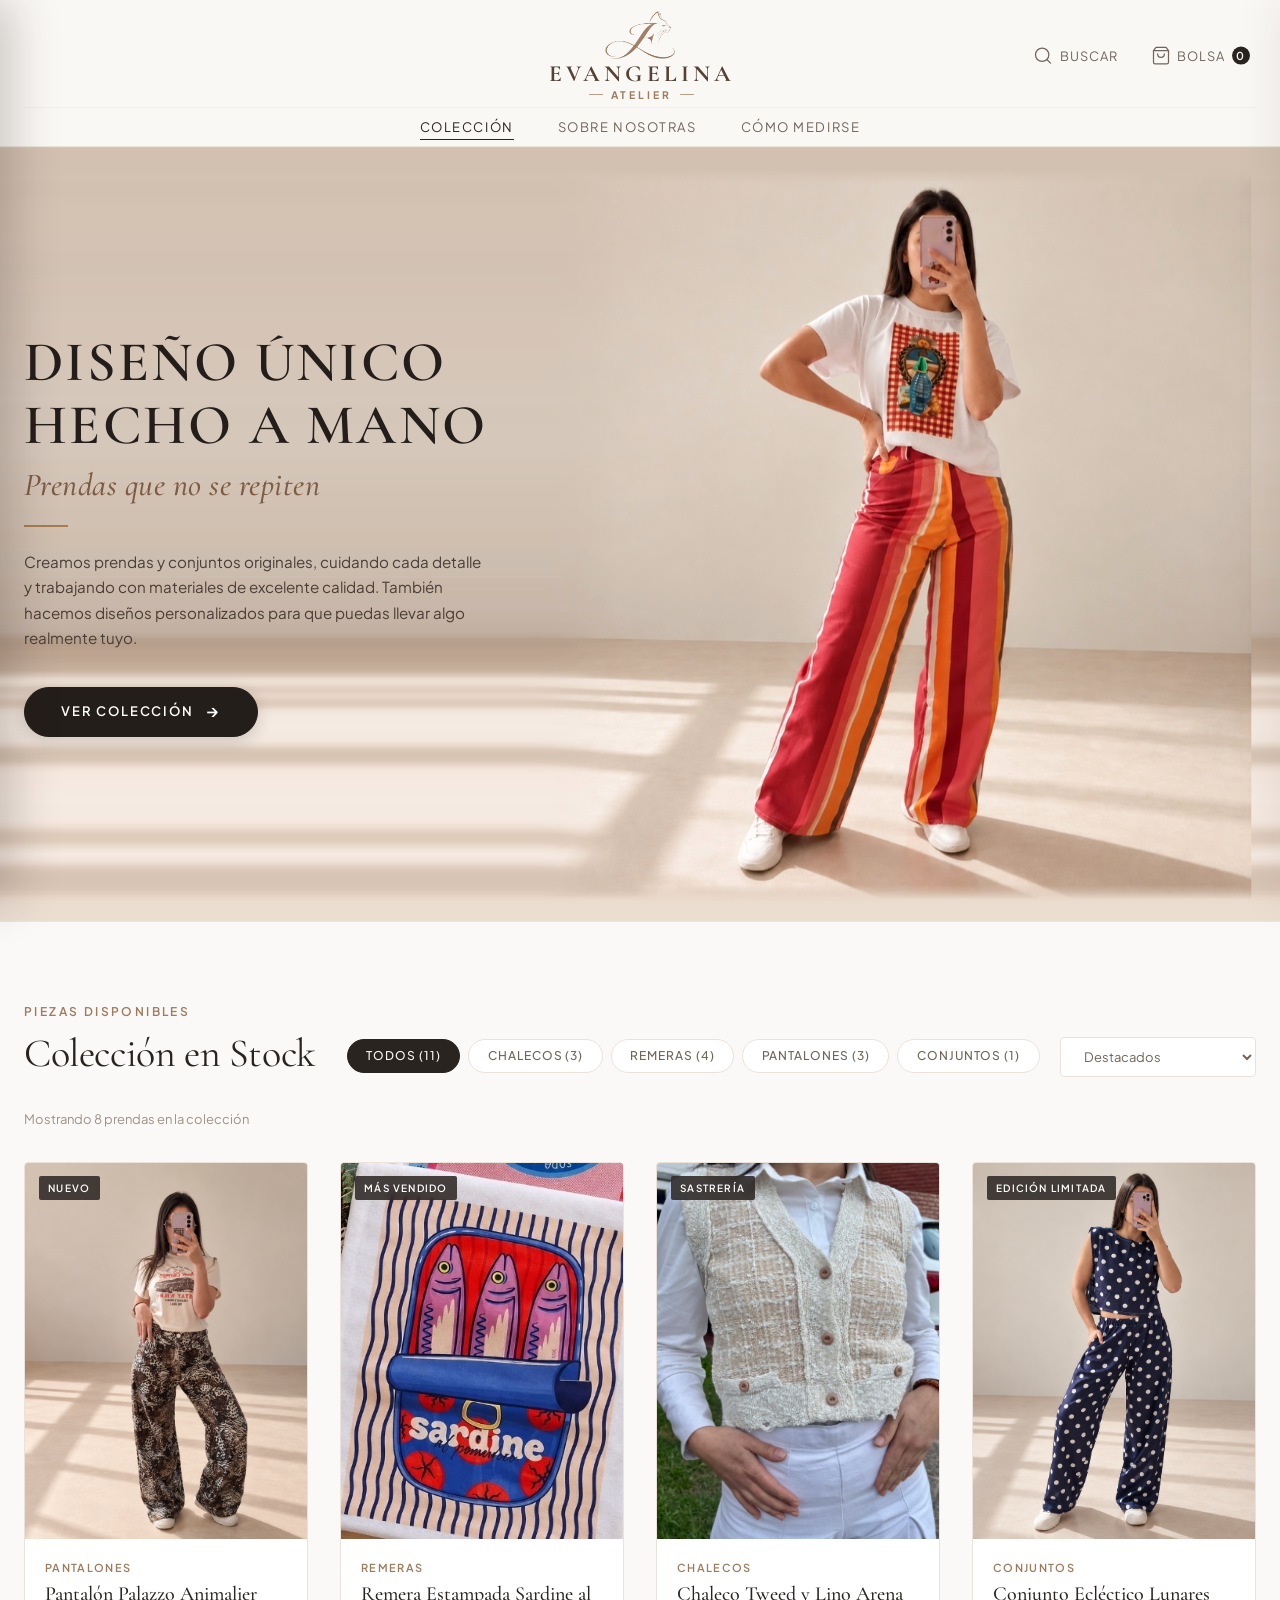
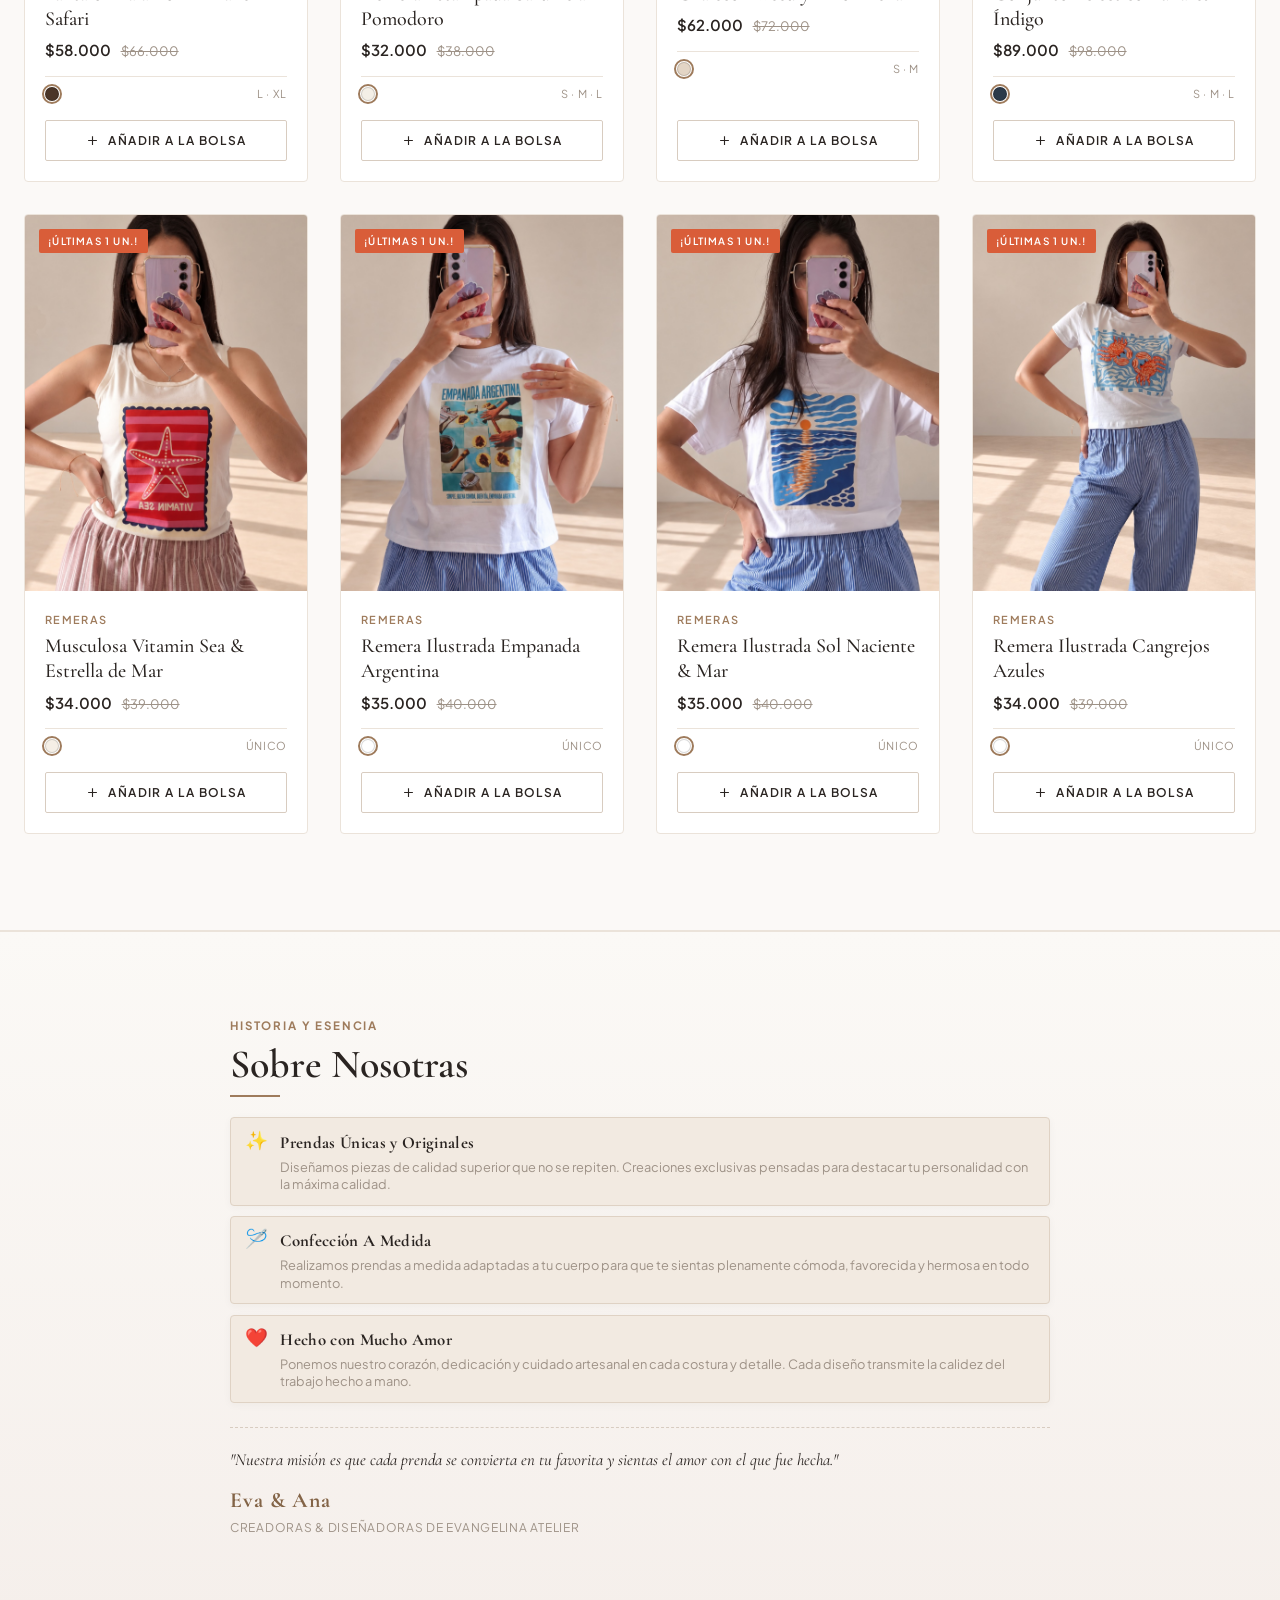
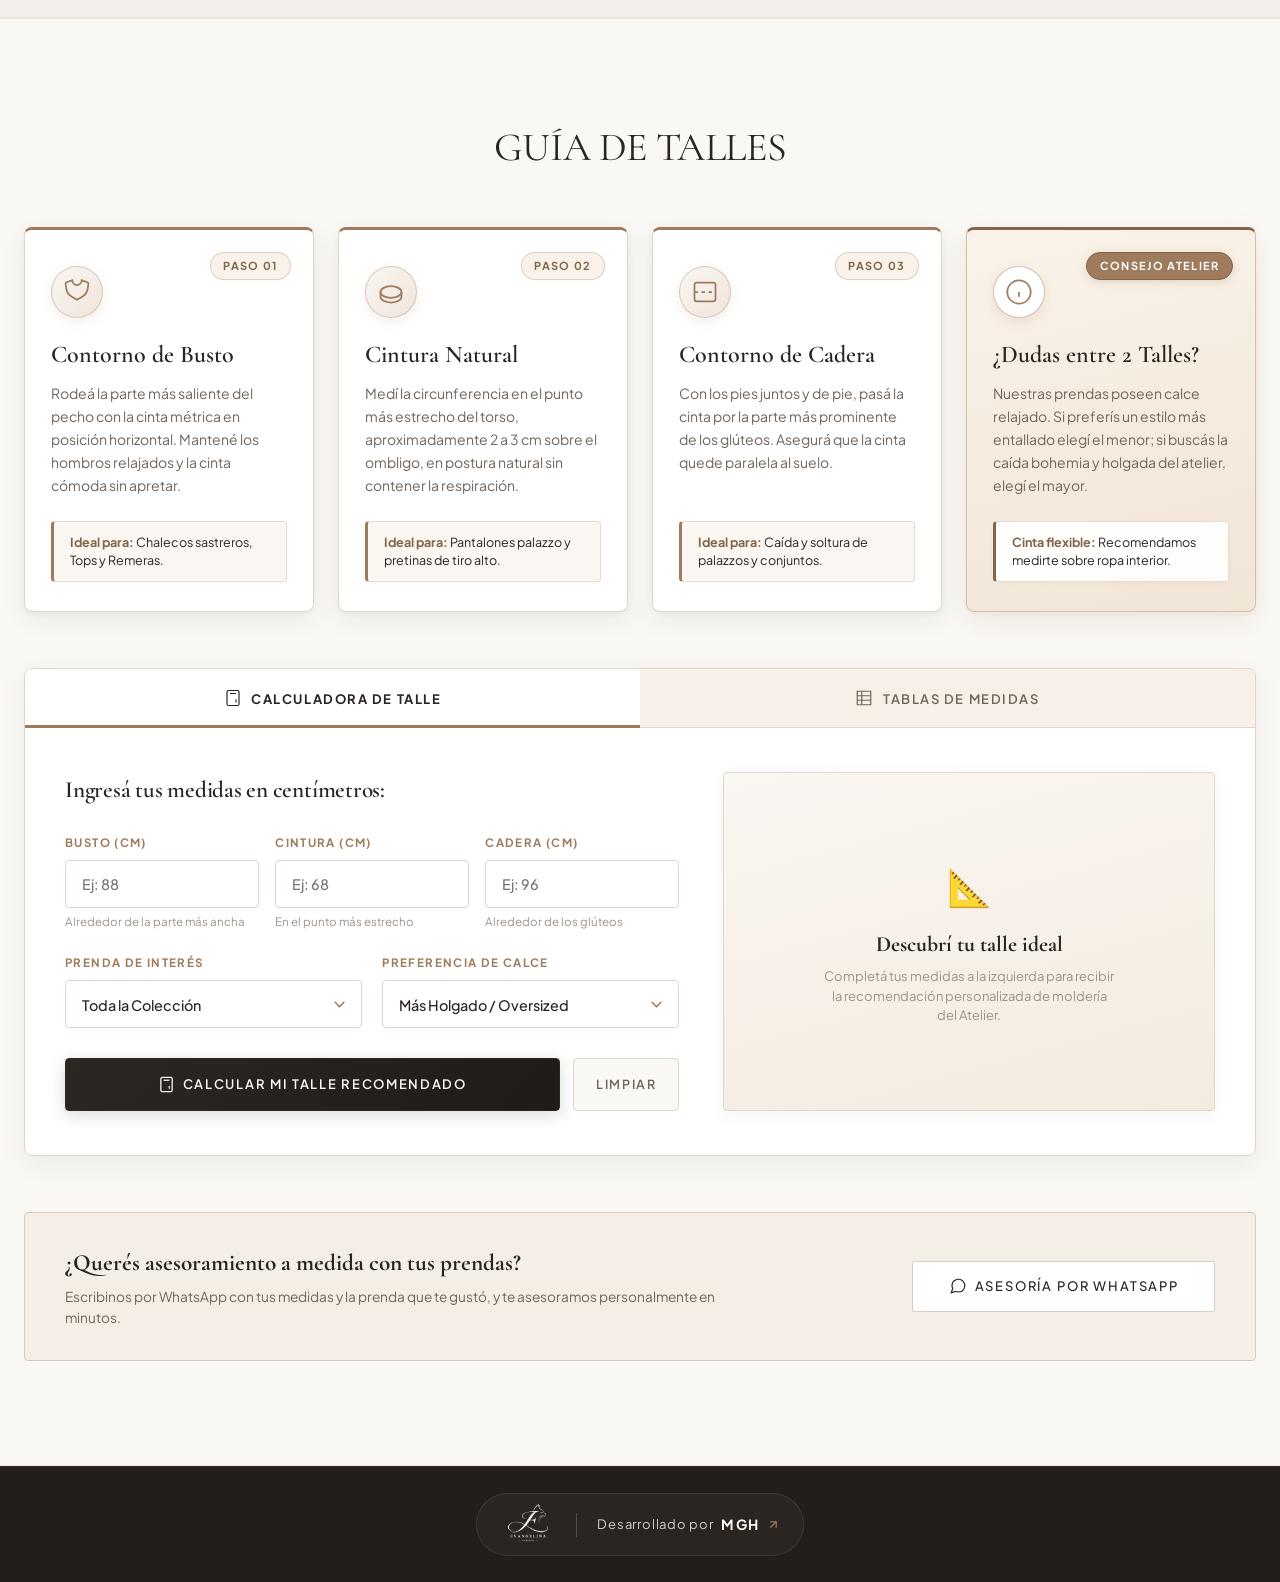
==== commit 90fb4bae: "fix: update WhatsApp contact number to +54 9 3576 57-7248" ====
--- a/index.html
+++ b/index.html
@@ -100,7 +100,7 @@
       <a href="admin.html" class="mobile-nav-link" style="color: var(--bronze-hover); font-weight: 600;">⚙️ Panel Admin</a>
     </nav>
     <div class="mobile-drawer-footer">
-      <a href="https://wa.me/5491148209900?text=Hola%20Evangelina%20Atelier!%20Quisiera%20asesoramiento%20personalizado" target="_blank" rel="noopener noreferrer" class="drawer-whatsapp-btn">
+      <a href="https://wa.me/5493576577248?text=Hola%20Evangelina%20Atelier!%20Quisiera%20asesoramiento%20personalizado" target="_blank" rel="noopener noreferrer" class="drawer-whatsapp-btn">
         💬 Asesoría por WhatsApp
       </a>
       <p class="mobile-footer-text">Envíos a todo el país</p>
@@ -467,7 +467,7 @@
             <h4>¿Querés asesoramiento a medida con tus prendas?</h4>
             <p>Escribinos por WhatsApp con tus medidas y la prenda que te gustó, y te asesoramos personalmente en minutos.</p>
           </div>
-          <a href="https://wa.me/5491148209900?text=Hola%20Evangelina%20Atelier!%20Quisiera%20asesoramiento%20sobre%20c%C3%B3mo%20medirme%20y%20el%20talle%20de%20una%20prenda" target="_blank" rel="noopener noreferrer" class="btn btn-secondary help-btn">
+          <a href="https://wa.me/5493576577248?text=Hola%20Evangelina%20Atelier!%20Quisiera%20asesoramiento%20sobre%20c%C3%B3mo%20medirme%20y%20el%20talle%20de%20una%20prenda" target="_blank" rel="noopener noreferrer" class="btn btn-secondary help-btn">
             <svg width="18" height="18" viewBox="0 0 24 24" fill="none" stroke="currentColor" stroke-width="1.6" style="margin-right: 0.5rem;">
               <path d="M21 11.5a8.38 8.38 0 0 1-.9 3.8 8.5 8.5 0 0 1-7.6 4.7 8.38 8.38 0 0 1-3.8-.9L3 21l1.9-5.7a8.38 8.38 0 0 1-.9-3.8 8.5 8.5 0 0 1 4.7-7.6 8.38 8.38 0 0 1 3.8-.9h.5a8.48 8.48 0 0 1 8 8v.5z"></path>
             </svg>
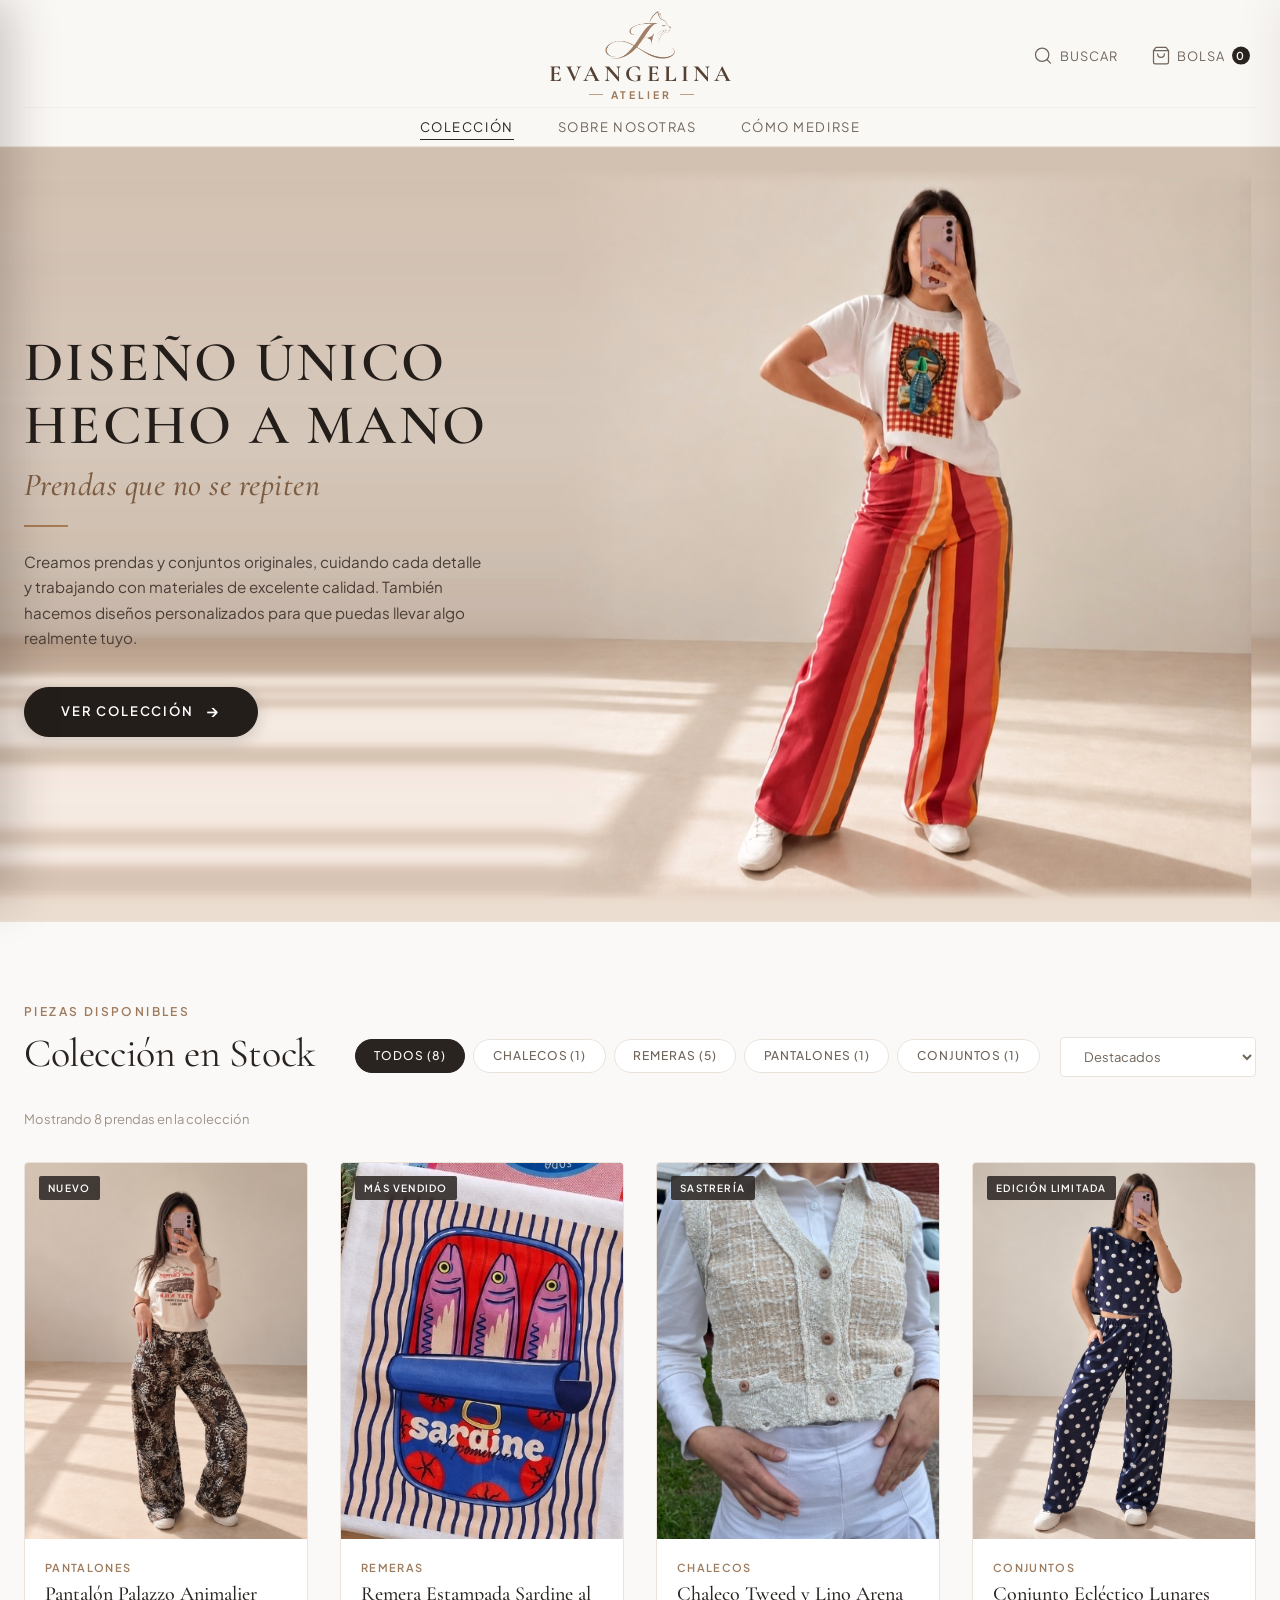
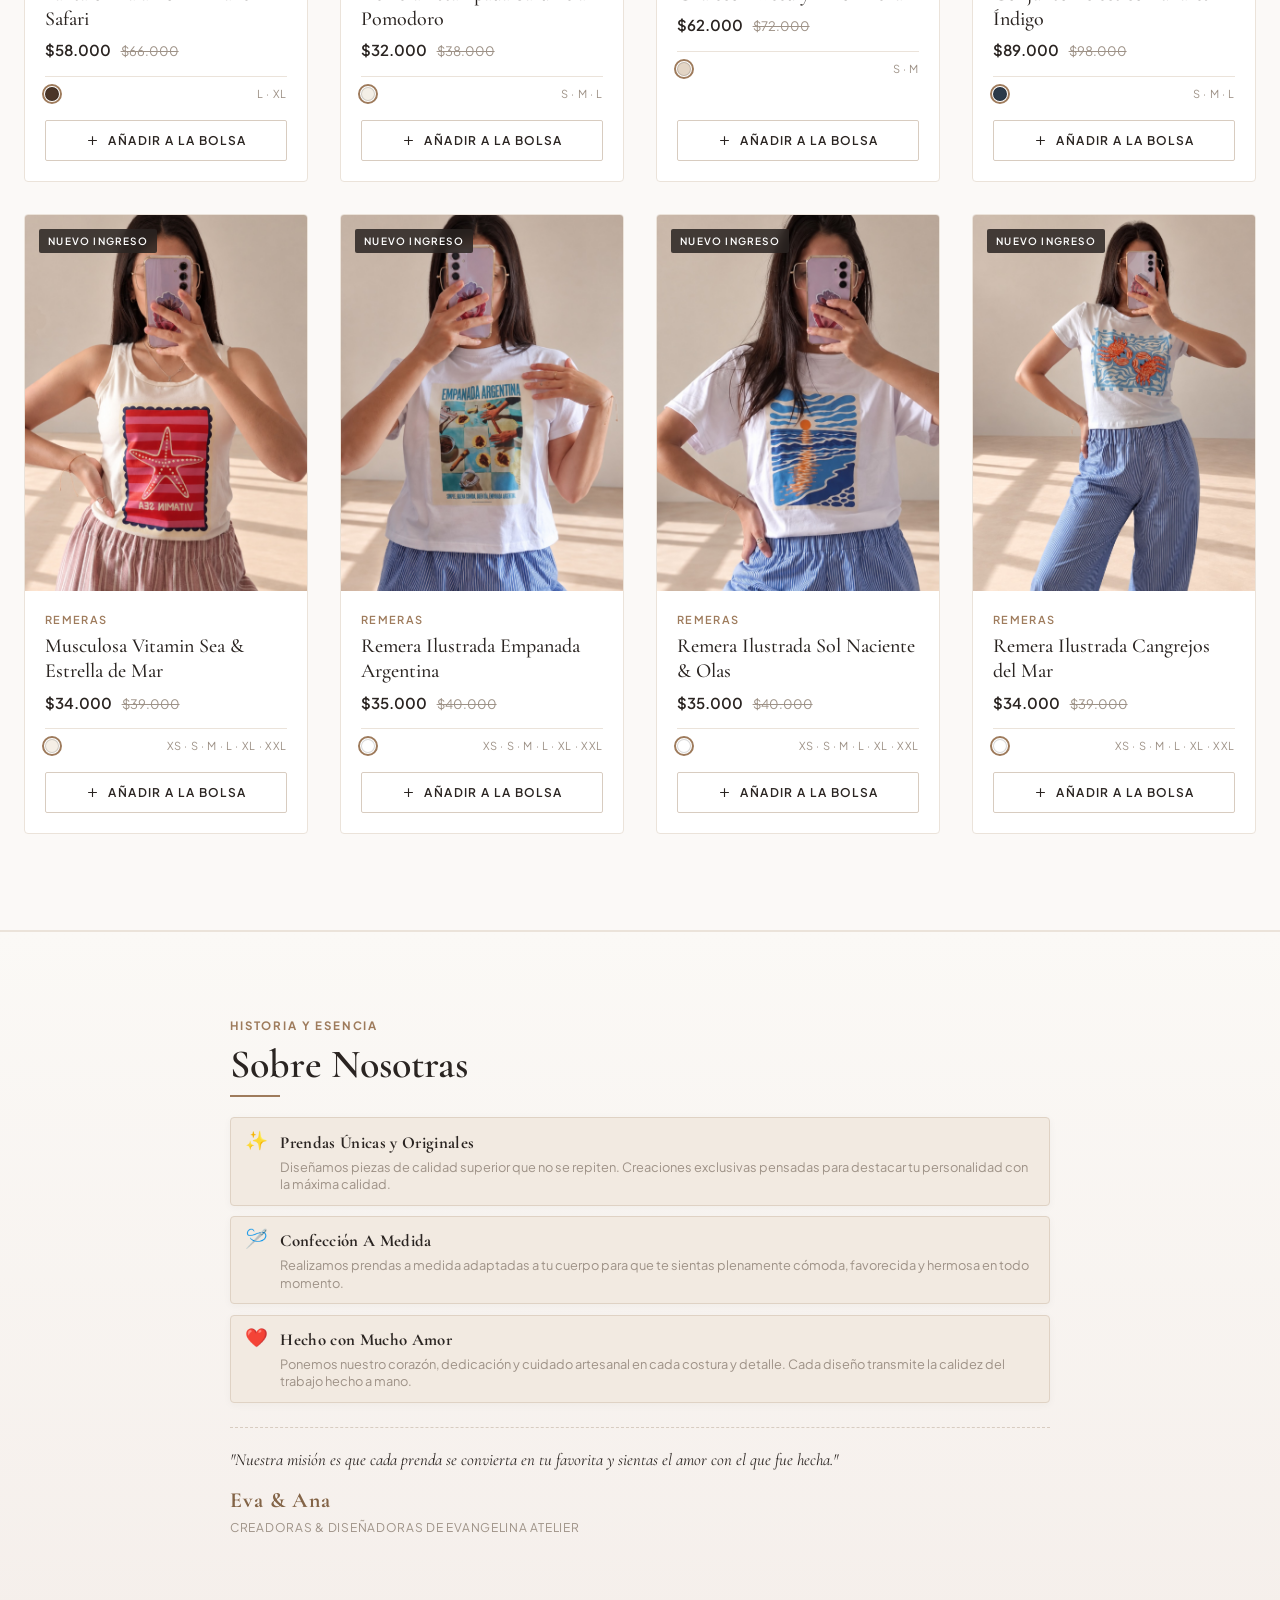
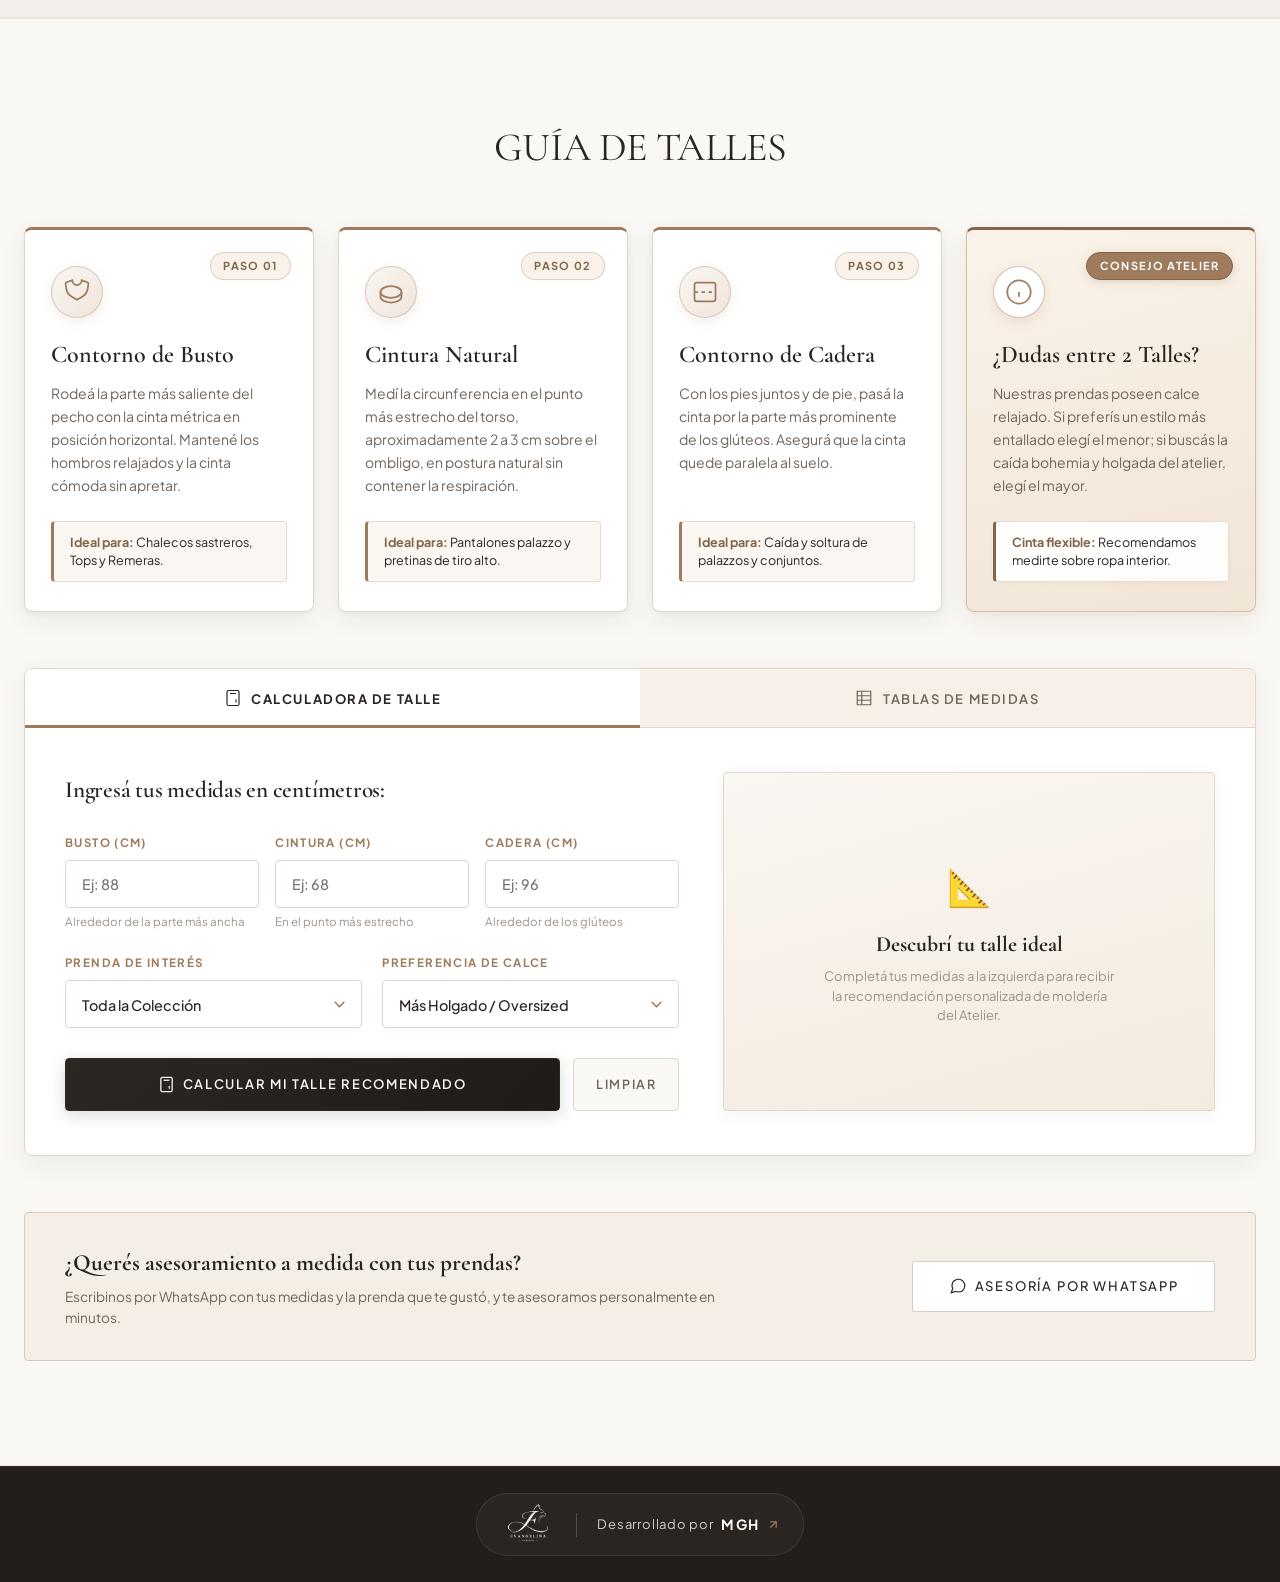
==== commit 296cc373: "feat: add new products and expand admin authentication options" ====
--- a/index.html
+++ b/index.html
@@ -455,7 +455,7 @@
               <button type="button" class="table-cat-pill" id="btn-cat-conjuntos" onclick="switchTableCategory('conjuntos')">Conjuntos 2 Piezas</button>
             </div>
 
-            <div class="table-responsive" id="table-container">
+            <div id="table-container">
               <!-- Rendered via JavaScript -->
             </div>
           </div>
--- a/styles.css
+++ b/styles.css
@@ -2848,7 +2848,7 @@
 }
 
 body.admin-page .admin-login-screen {
-  background: linear-gradient(135deg, var(--bg-sand) 0%, var(--bg-body) 100%);
+  background: radial-gradient(circle at 50% 30%, #FAF6F0 0%, #F5EDE4 60%, #EFE6DC 100%);
   display: flex !important;
   flex-direction: column !important;
   align-items: center !important;
@@ -2856,9 +2856,11 @@
   flex: 1 1 auto !important;
   width: 100% !important;
   height: 100% !important;
-  min-height: calc(100vh - 70px) !important;
-  padding: 2rem 1rem !important;
+  min-height: 100vh !important;
+  min-height: 100dvh !important;
+  padding: 2rem 1.25rem !important;
   box-sizing: border-box !important;
+  overflow-y: auto !important;
 }
 
 /* Fullscreen Window Overlay */
@@ -3030,28 +3032,79 @@
 
 /* Login Screen */
 .admin-login-screen {
+  position: relative;
   flex: 1 1 auto;
   display: flex;
   flex-direction: column;
   align-items: center;
   justify-content: center;
-  padding: 2rem 1rem;
+  padding: 2rem 1.25rem;
   overflow-y: auto;
   width: 100%;
+  min-height: 100vh;
+  min-height: 100dvh;
   box-sizing: border-box;
 }
 
 .admin-login-card {
-  max-width: 480px;
+  max-width: 450px;
   width: 100%;
   margin: auto !important;
   background-color: #FFFFFF;
   border: 1px solid var(--border-subtle);
-  border-radius: var(--radius-lg);
-  padding: 2.75rem 2.25rem;
-  box-shadow: 0 16px 45px rgba(50, 40, 30, 0.09);
+  border-radius: 18px;
+  padding: 2.25rem 2rem;
+  box-shadow: 0 20px 50px rgba(45, 36, 28, 0.1), 0 4px 14px rgba(45, 36, 28, 0.04);
   text-align: center;
   box-sizing: border-box;
+  position: relative;
+  z-index: 2;
+}
+
+.login-close-btn {
+  position: absolute;
+  top: 1.25rem;
+  right: 1.25rem;
+  z-index: 10;
+  text-decoration: none;
+  width: 38px;
+  height: 38px;
+  display: flex;
+  align-items: center;
+  justify-content: center;
+  border-radius: 50%;
+  background: rgba(255, 255, 255, 0.9);
+  border: 1px solid var(--border-subtle);
+  color: var(--text-secondary);
+  font-size: 1rem;
+  box-shadow: 0 4px 12px rgba(0,0,0,0.06);
+  transition: all var(--transition-fast);
+}
+
+.login-close-btn:hover {
+  background: #FFFFFF;
+  color: var(--text-main);
+  transform: scale(1.06);
+}
+
+.login-card-footer {
+  margin-top: 1.35rem;
+  padding-top: 1.15rem;
+  border-top: 1px solid var(--border-subtle);
+}
+
+.login-back-store-link {
+  font-size: 0.8125rem;
+  color: var(--text-secondary);
+  text-decoration: none;
+  display: inline-flex;
+  align-items: center;
+  gap: 0.35rem;
+  transition: color var(--transition-fast);
+}
+
+.login-back-store-link:hover {
+  color: var(--bronze-primary);
 }
 
 .admin-login-icon {
@@ -7038,69 +7091,197 @@
   border: 1px solid rgba(120, 113, 108, 0.3);
 }
 
-/* Size Tables Mobile Optimization */
-.table-responsive {
+/* ==========================================
+   SIZE GUIDE TABLES — RESPONSIVE & MOBILE
+   ========================================== */
+.table-card-header {
+  display: flex;
+  justify-content: space-between;
+  align-items: center;
+  margin-bottom: 0.85rem;
+  flex-wrap: wrap;
+  gap: 0.5rem;
+}
+
+.table-card-title {
+  font-family: var(--font-editorial);
+  font-size: 1.3rem;
+  color: var(--text-main);
+  margin: 0;
+}
+
+.table-card-badge {
+  font-size: 0.72rem;
+  font-weight: 500;
+  letter-spacing: 0.04em;
+  background-color: #F8F3EC;
+  border: 1px solid var(--border-medium);
+  padding: 0.25rem 0.65rem;
+  border-radius: 12px;
+  color: var(--text-secondary);
+}
+
+.table-scroll-wrapper {
   width: 100%;
   overflow-x: auto;
   -webkit-overflow-scrolling: touch;
+  border: 1px solid #DFD5C8;
   border-radius: var(--radius-sm);
-  border: 1px solid var(--border-subtle);
   background: #FFFFFF;
+  margin-bottom: 0.25rem;
 }
 
 .size-guide-table {
   width: 100%;
   border-collapse: collapse;
-  font-size: 0.8125rem;
+  font-size: 0.825rem;
   text-align: center;
+  background-color: #FFFFFF;
 }
 
 .size-guide-table th {
-  background-color: var(--bg-sand-light);
+  background-color: #F6EFE7;
   color: var(--text-main);
   font-weight: 700;
   text-transform: uppercase;
-  font-size: 0.6875rem;
-  letter-spacing: 0.05em;
+  font-size: 0.72rem;
+  letter-spacing: 0.04em;
   padding: 0.75rem 0.5rem;
-  border-bottom: 1px solid var(--border-medium);
-  white-space: nowrap;
+  border-bottom: 1.5px solid #DFD5C8;
+  border-right: 1px solid #EFE6DC;
+  vertical-align: middle;
+}
+
+.size-guide-table th:last-child {
+  border-right: none;
+}
+
+.size-guide-table th small {
+  display: block;
+  font-size: 0.625rem;
+  text-transform: none;
+  font-weight: normal;
+  color: var(--text-muted);
+  margin-top: 1px;
 }
 
 .size-guide-table td {
   padding: 0.75rem 0.5rem;
-  border-bottom: 1px solid var(--border-subtle);
+  border-bottom: 1px solid #EFE6DC;
+  border-right: 1px solid #F5EFE9;
   color: var(--text-secondary);
-  white-space: nowrap;
-}
-
-.size-guide-table tr:last-child td {
+  font-variant-numeric: tabular-nums;
+  vertical-align: middle;
+}
+
+.size-guide-table td:last-child {
+  border-right: none;
+}
+
+.size-guide-table td.cell-size-name {
+  color: var(--text-main);
+  font-weight: 700;
+  background-color: #FAF6F0;
+  font-size: 0.85rem;
+}
+
+.size-guide-table tbody tr:last-child td {
   border-bottom: none;
 }
 
+.size-guide-table tbody tr:hover td {
+  background-color: #F8F3EC;
+}
+
+.size-guide-table tbody tr:hover td.cell-size-name {
+  background-color: #F2E9DE;
+}
+
+.th-desktop {
+  display: inline;
+}
+
+/* Mobile Adjustments for Size Tables (< 640px) */
 @media (max-width: 640px) {
+  /* 2x2 grid for category pills so NO button is clipped */
+  .tables-category-nav {
+    display: grid !important;
+    grid-template-columns: repeat(2, 1fr) !important;
+    gap: 0.45rem !important;
+    padding-bottom: 0.85rem !important;
+    margin-bottom: 1rem !important;
+    overflow-x: visible !important;
+    flex-wrap: wrap !important;
+  }
+
+  .table-cat-pill {
+    width: 100% !important;
+    padding: 0.55rem 0.35rem !important;
+    font-size: 0.68rem !important;
+    text-align: center !important;
+    white-space: normal !important;
+    line-height: 1.25 !important;
+    border-radius: 8px !important;
+    display: flex !important;
+    align-items: center !important;
+    justify-content: center !important;
+  }
+
+  .measure-tab-content {
+    padding: 1.15rem 0.65rem !important;
+  }
+
+  .table-card-header {
+    margin-bottom: 0.65rem !important;
+  }
+
+  .table-card-title {
+    font-size: 1.15rem !important;
+  }
+
+  .table-card-badge {
+    font-size: 0.65rem !important;
+    padding: 0.2rem 0.5rem !important;
+  }
+
   .size-guide-table {
-    font-size: 0.75rem;
-  }
+    font-size: 0.72rem !important;
+    table-layout: auto !important;
+  }
+
   .size-guide-table th {
-    padding: 0.6rem 0.35rem;
-    font-size: 0.625rem;
-    letter-spacing: 0.02em;
-  }
+    padding: 0.55rem 0.22rem !important;
+    font-size: 0.64rem !important;
+    line-height: 1.2 !important;
+    letter-spacing: 0.01em !important;
+  }
+
+  .size-guide-table th small {
+    font-size: 0.56rem !important;
+    margin-top: 1px !important;
+  }
+
   .size-guide-table td {
-    padding: 0.6rem 0.35rem;
-  }
-  .tables-category-nav {
-    display: flex;
-    overflow-x: auto;
-    gap: 0.5rem;
-    padding-bottom: 0.5rem;
-    -webkit-overflow-scrolling: touch;
-    flex-wrap: nowrap;
-  }
-  .table-cat-pill {
-    flex-shrink: 0;
-    white-space: nowrap;
+    padding: 0.52rem 0.15rem !important;
+    font-size: 0.6875rem !important;
+    line-height: 1.25 !important;
+  }
+
+  .size-guide-table td.cell-size-name {
+    font-size: 0.75rem !important;
+    padding-left: 0.25rem !important;
+    padding-right: 0.25rem !important;
+  }
+
+  .th-desktop {
+    display: none !important;
+  }
+
+  .table-garment-note {
+    font-size: 0.75rem !important;
+    padding: 0.75rem 0.85rem !important;
+    margin-top: 0.85rem !important;
+    line-height: 1.45 !important;
   }
 }
 
@@ -7109,13 +7290,13 @@
   .admin-login-screen,
   body.admin-page .admin-login-screen {
     padding: 1.25rem 0.85rem !important;
-    min-height: calc(100dvh - 60px) !important;
+    min-height: 100dvh !important;
   }
 
   .admin-login-card {
     padding: 1.85rem 1.25rem !important;
-    border-radius: 14px !important;
-    box-shadow: 0 8px 30px rgba(50, 40, 30, 0.08) !important;
+    border-radius: 16px !important;
+    box-shadow: 0 10px 30px rgba(50, 40, 30, 0.09) !important;
   }
 
   .admin-login-icon {
